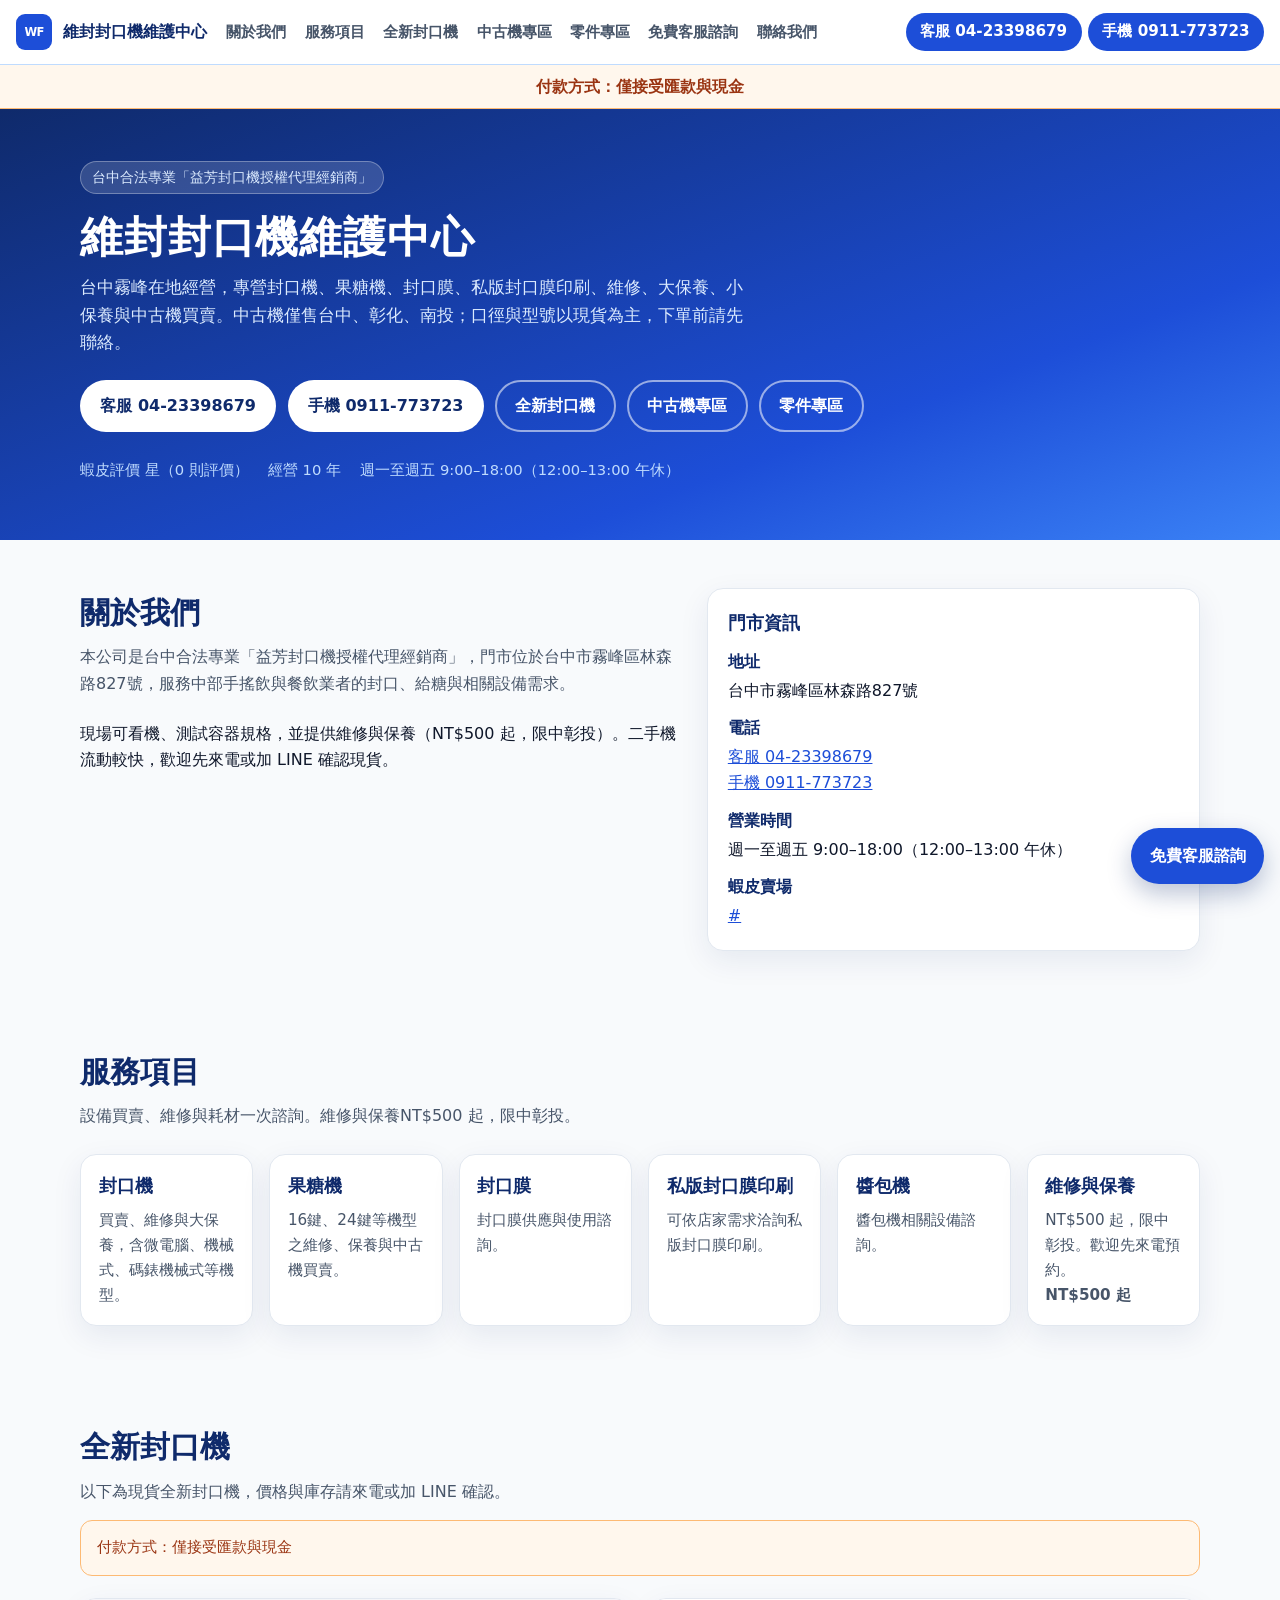
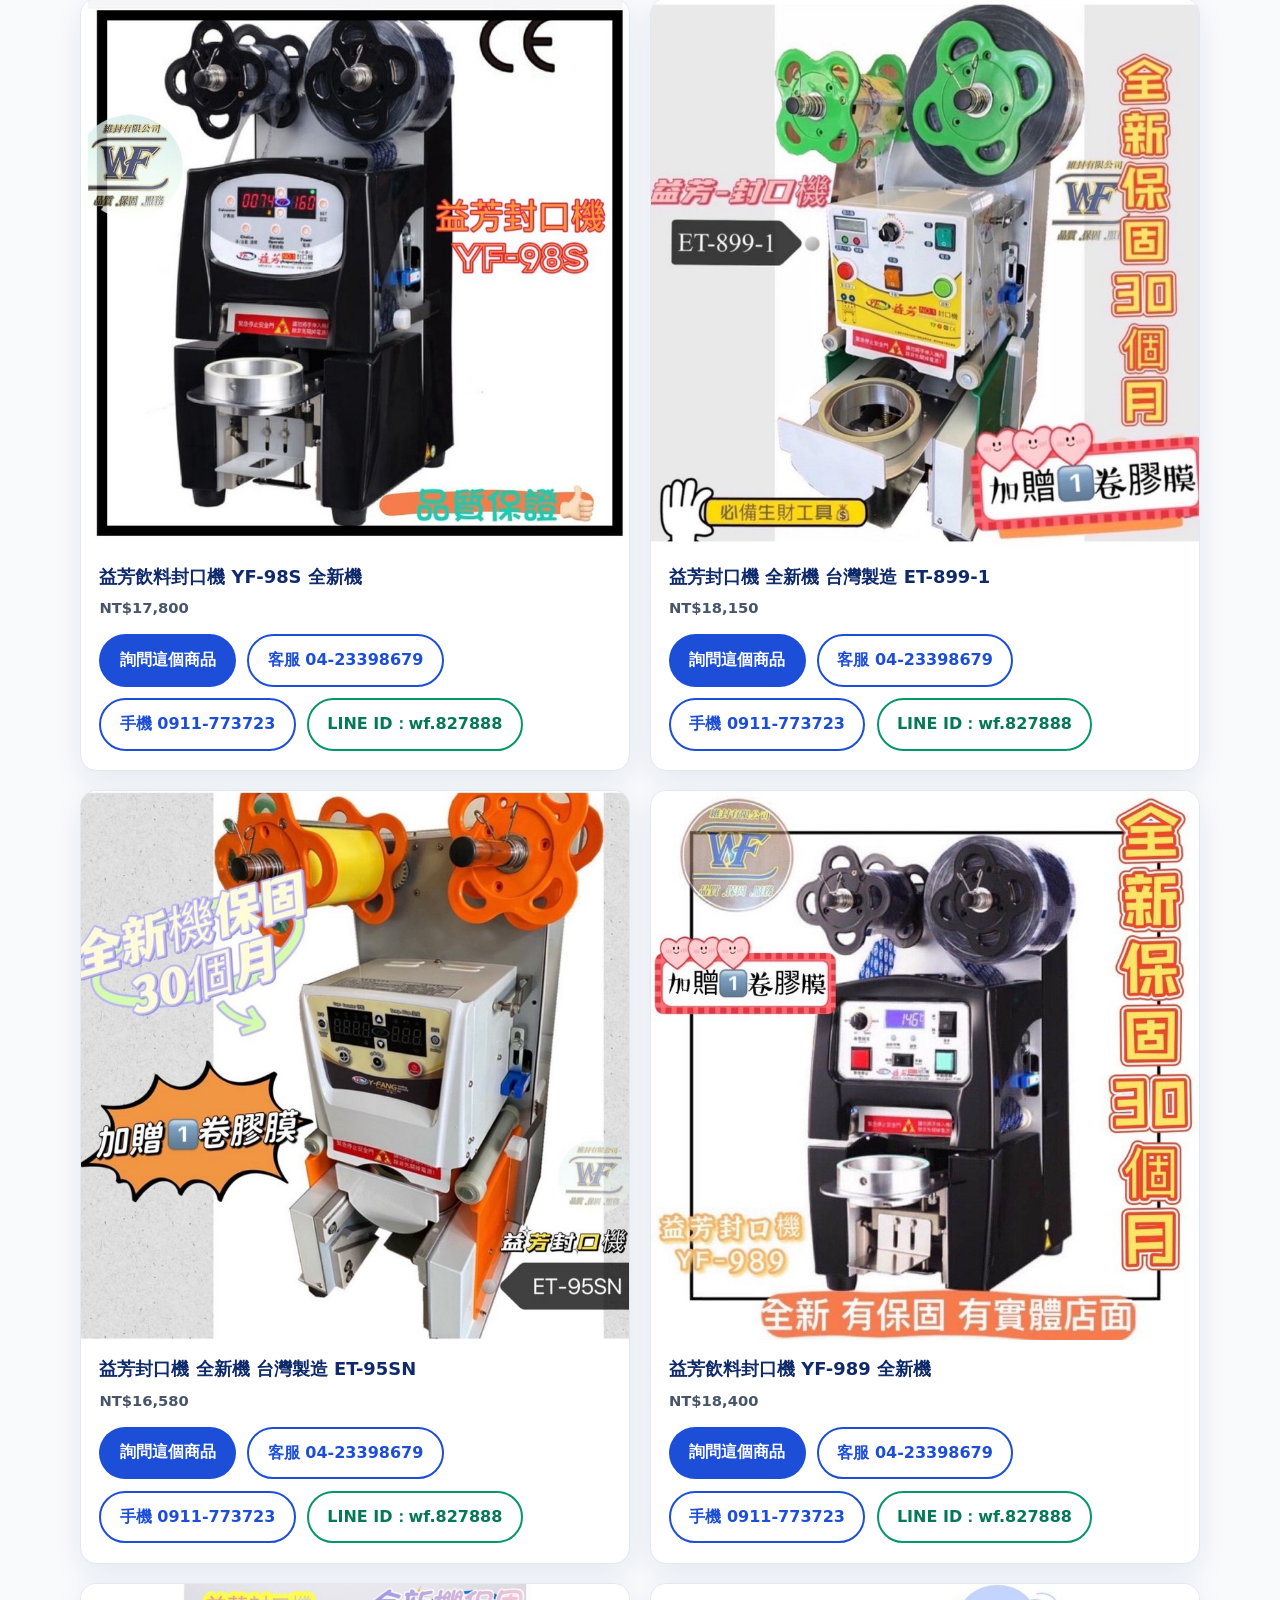
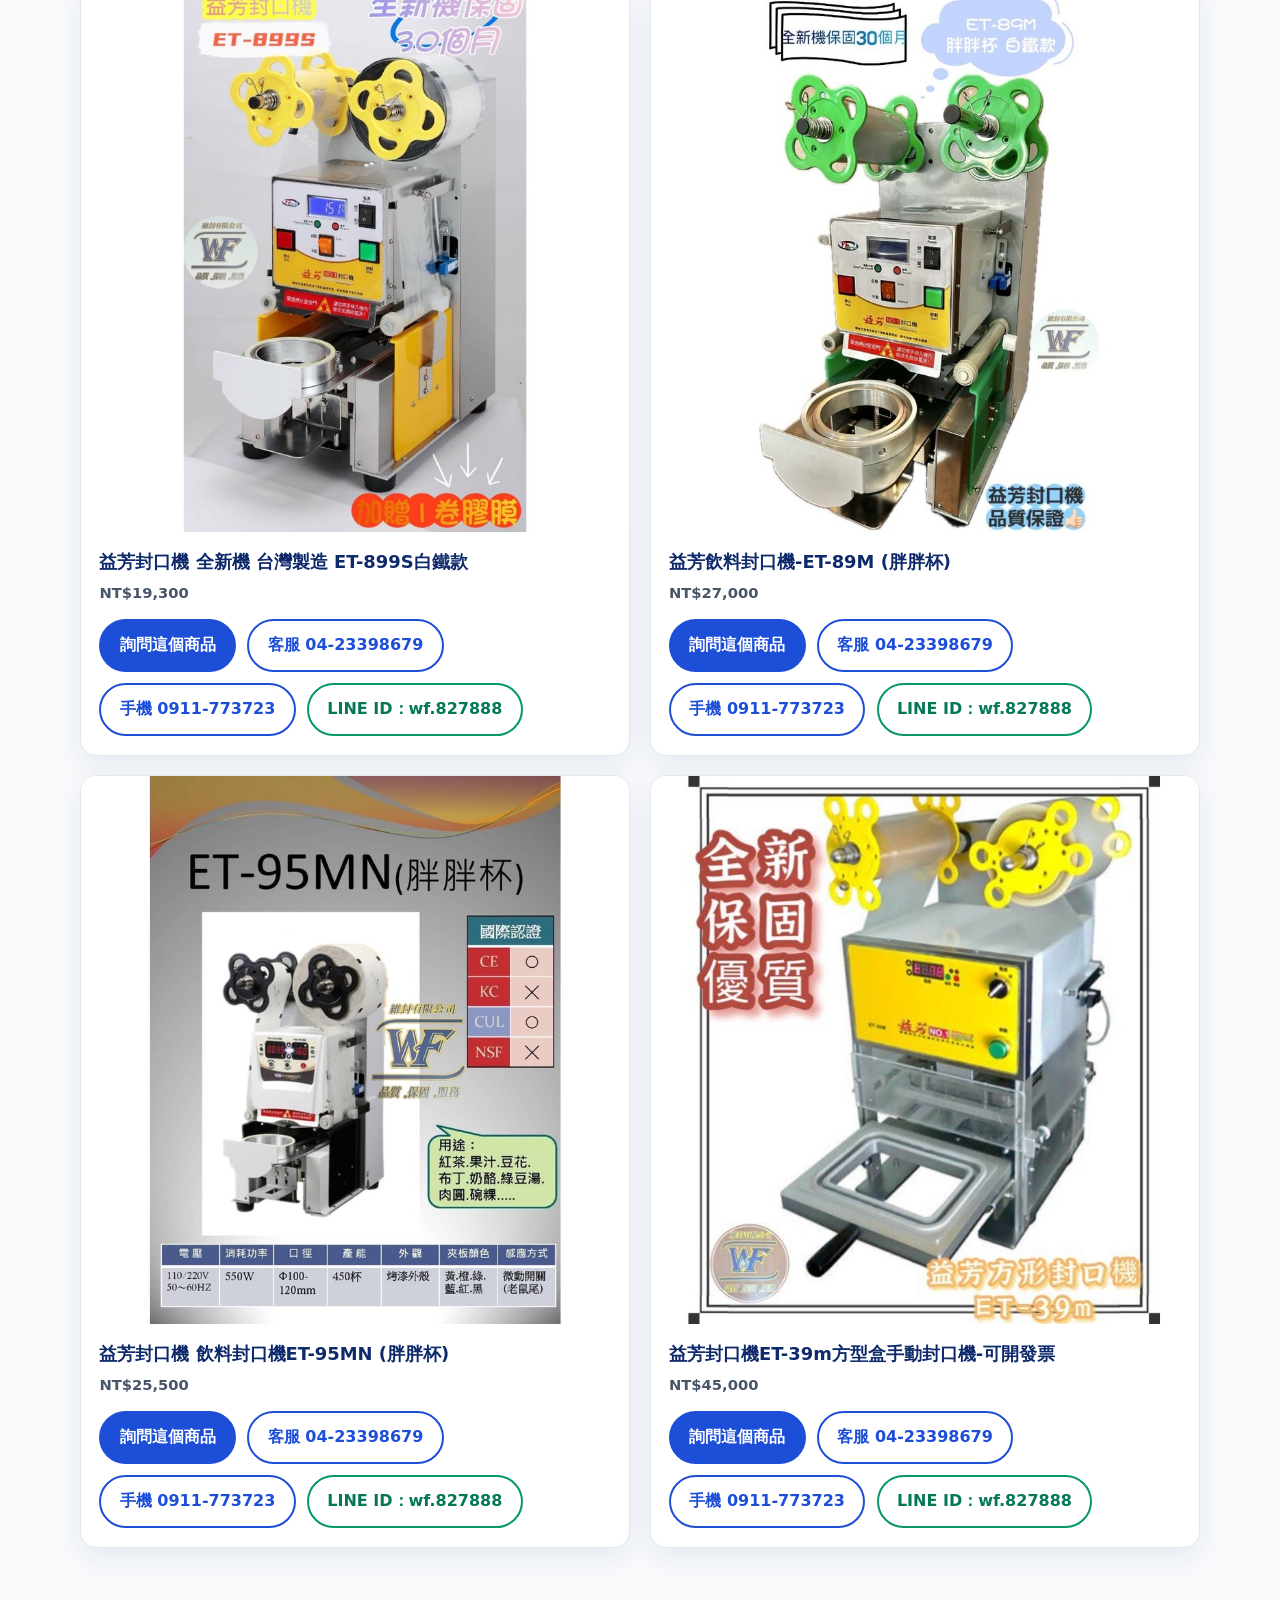
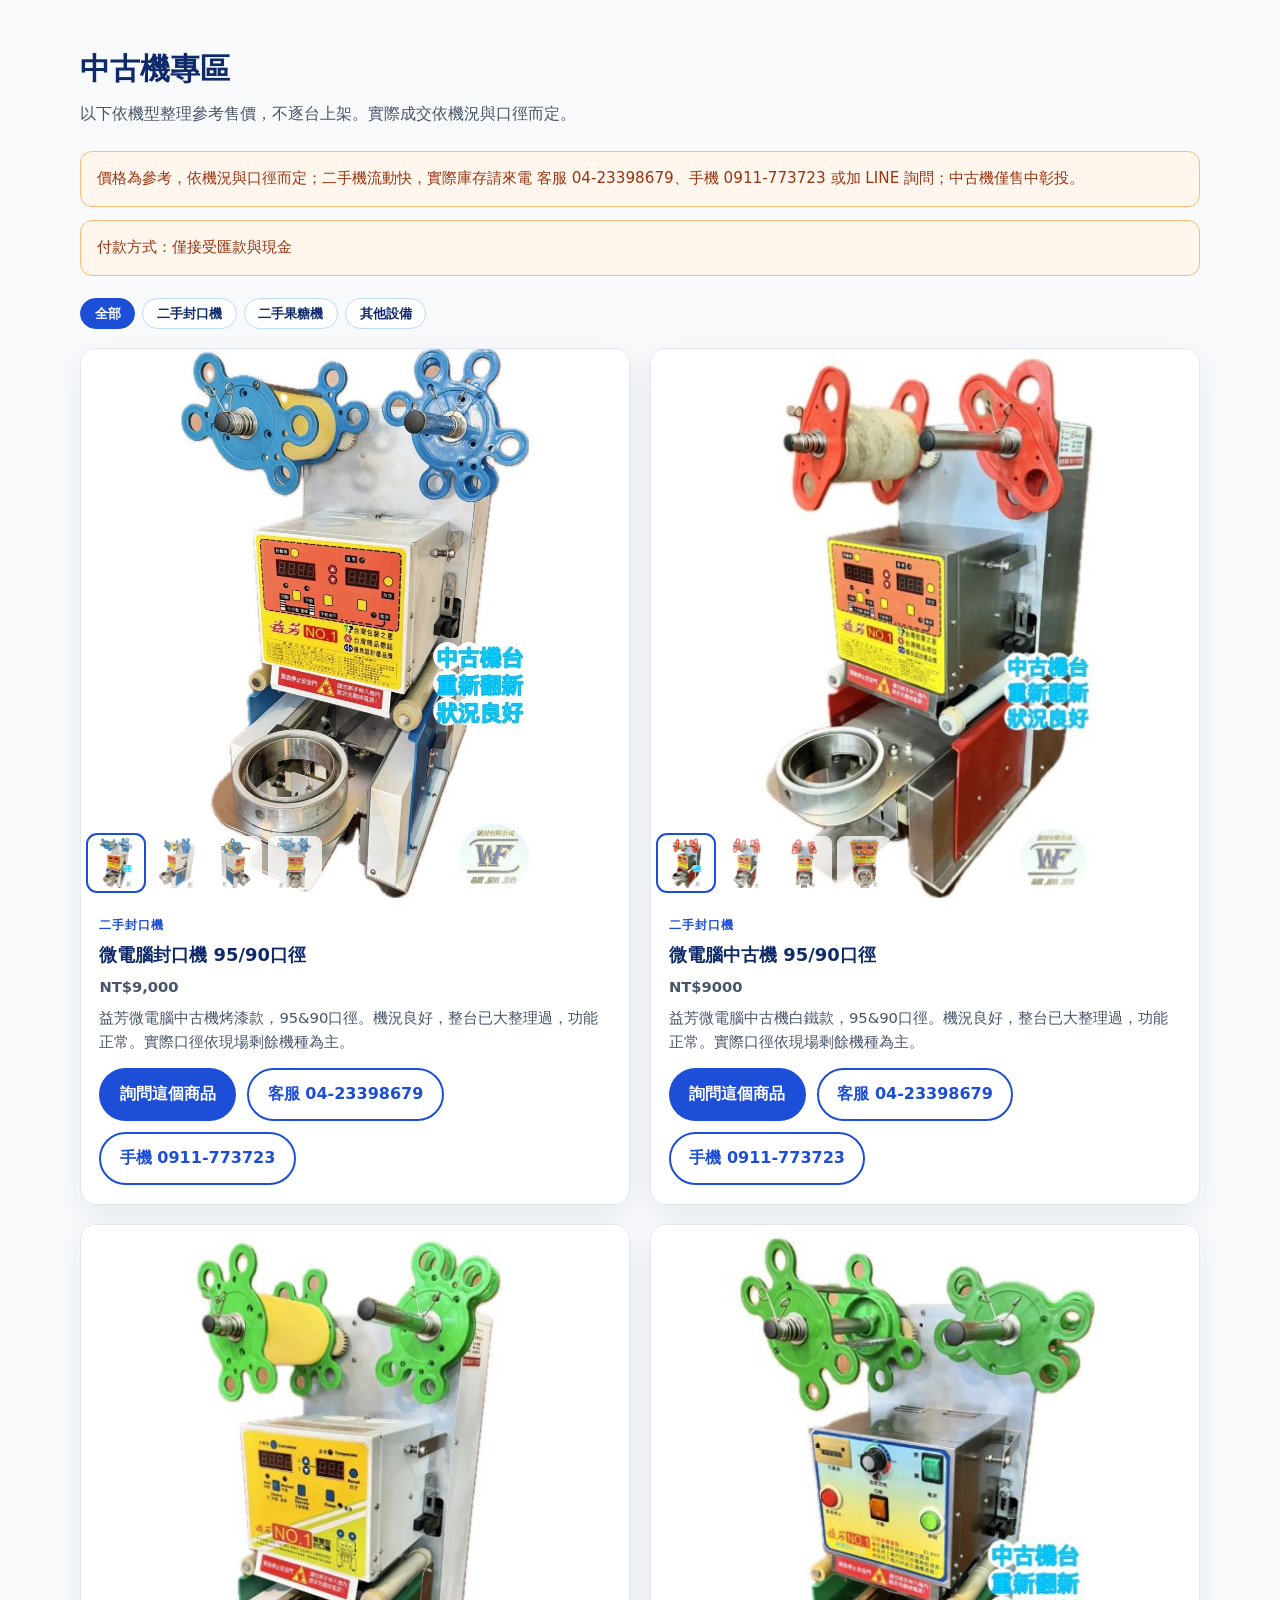
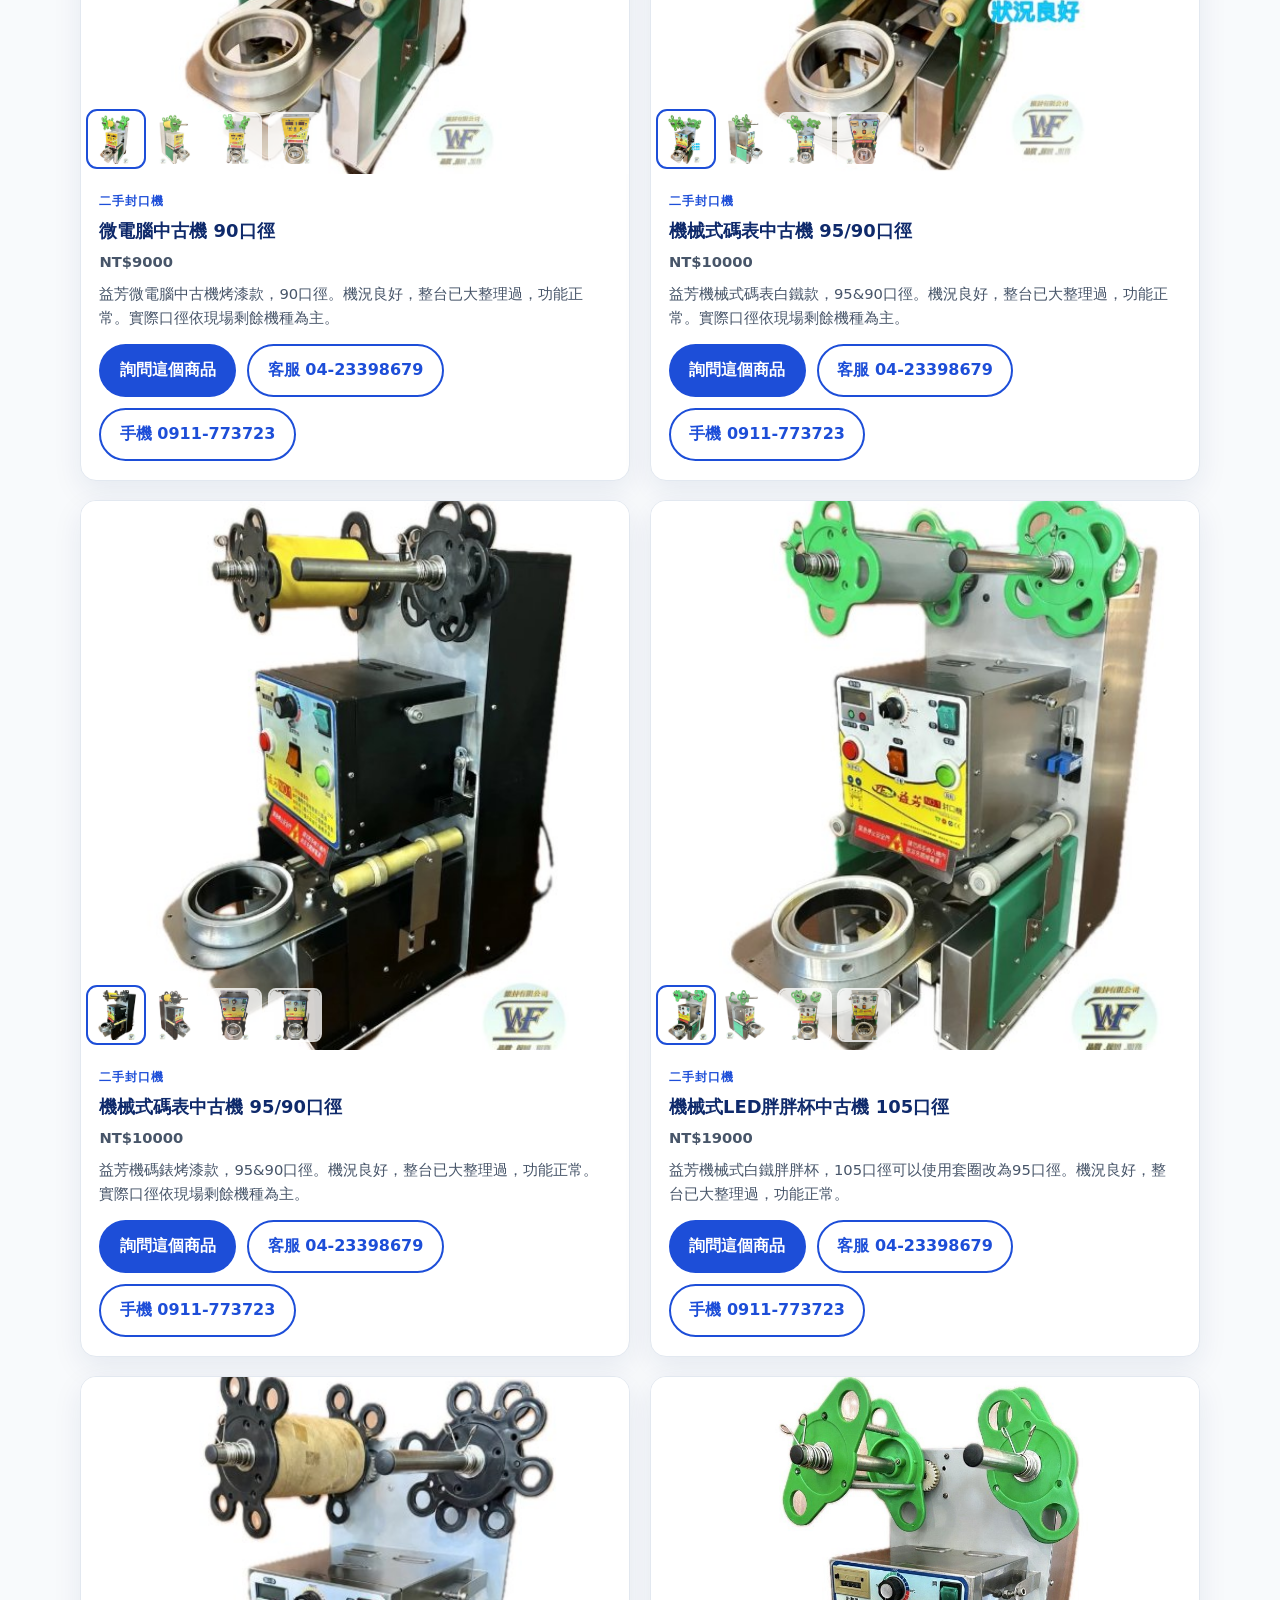
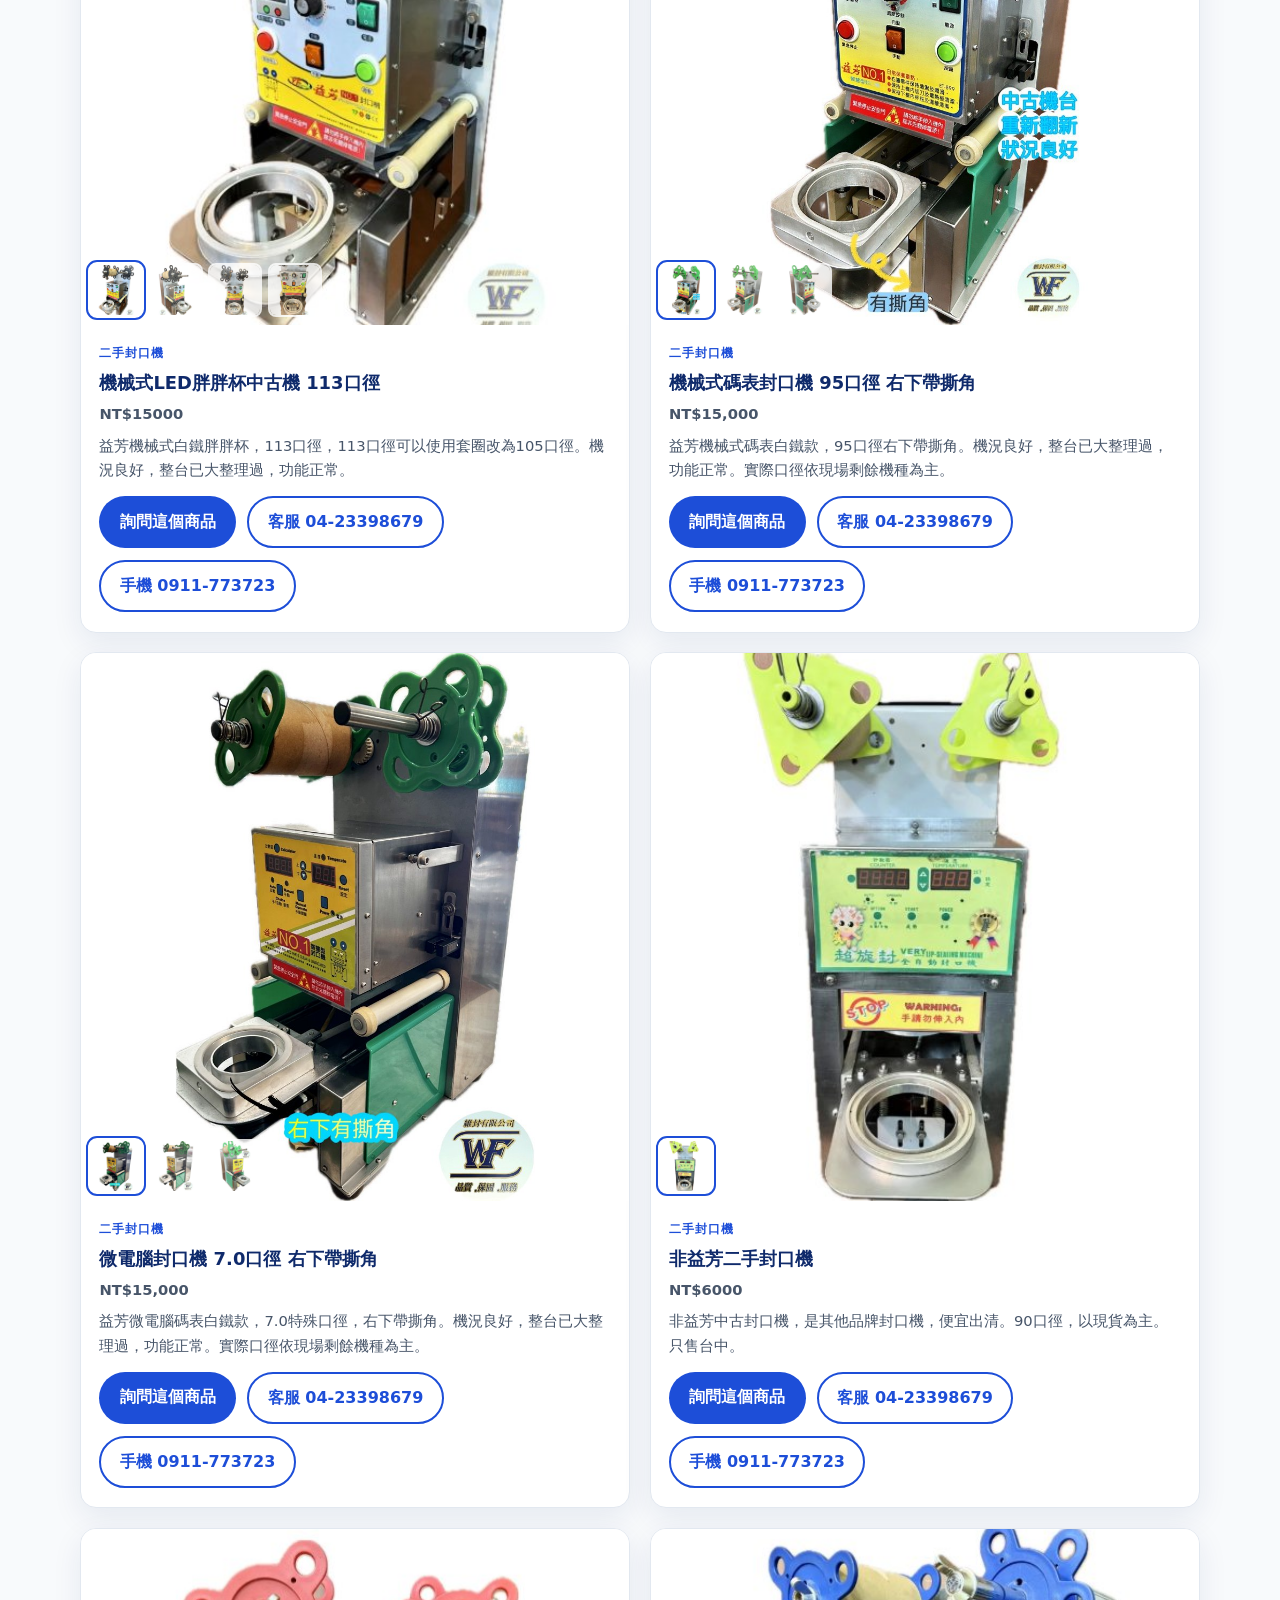
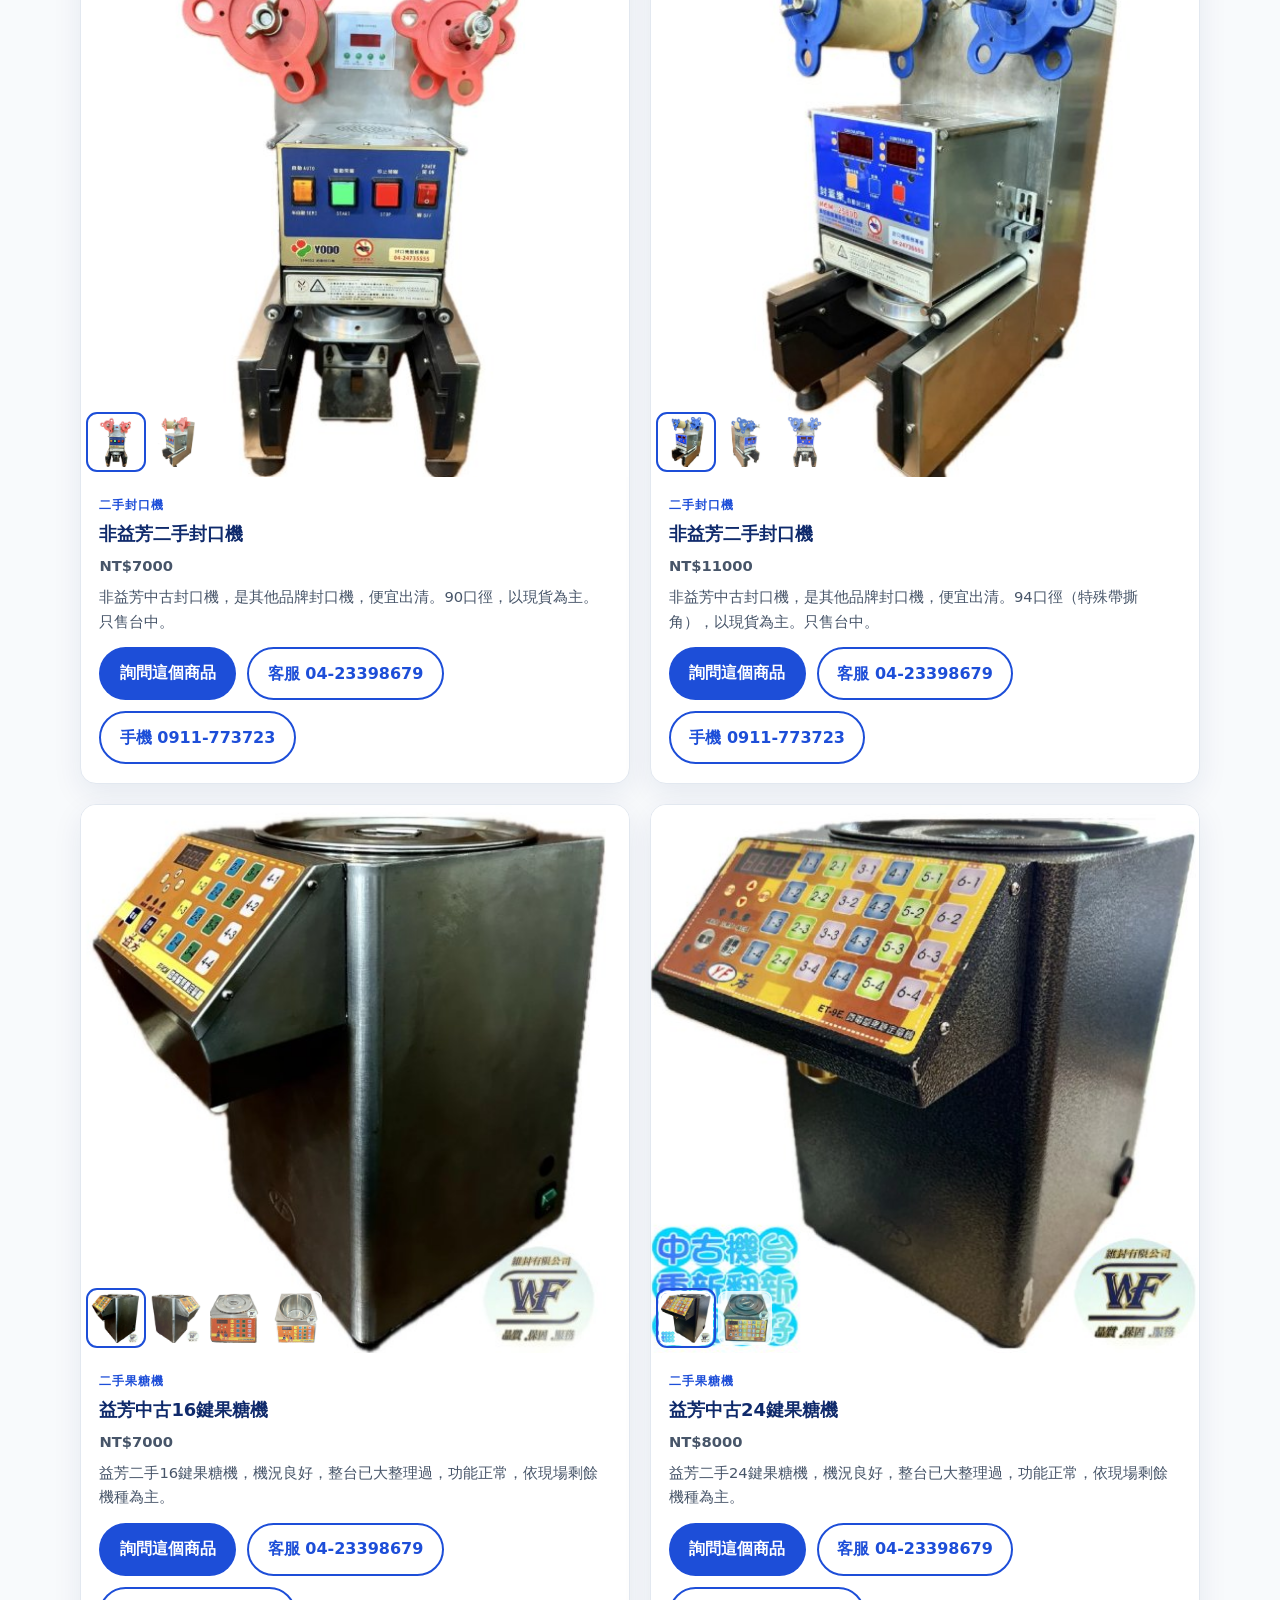
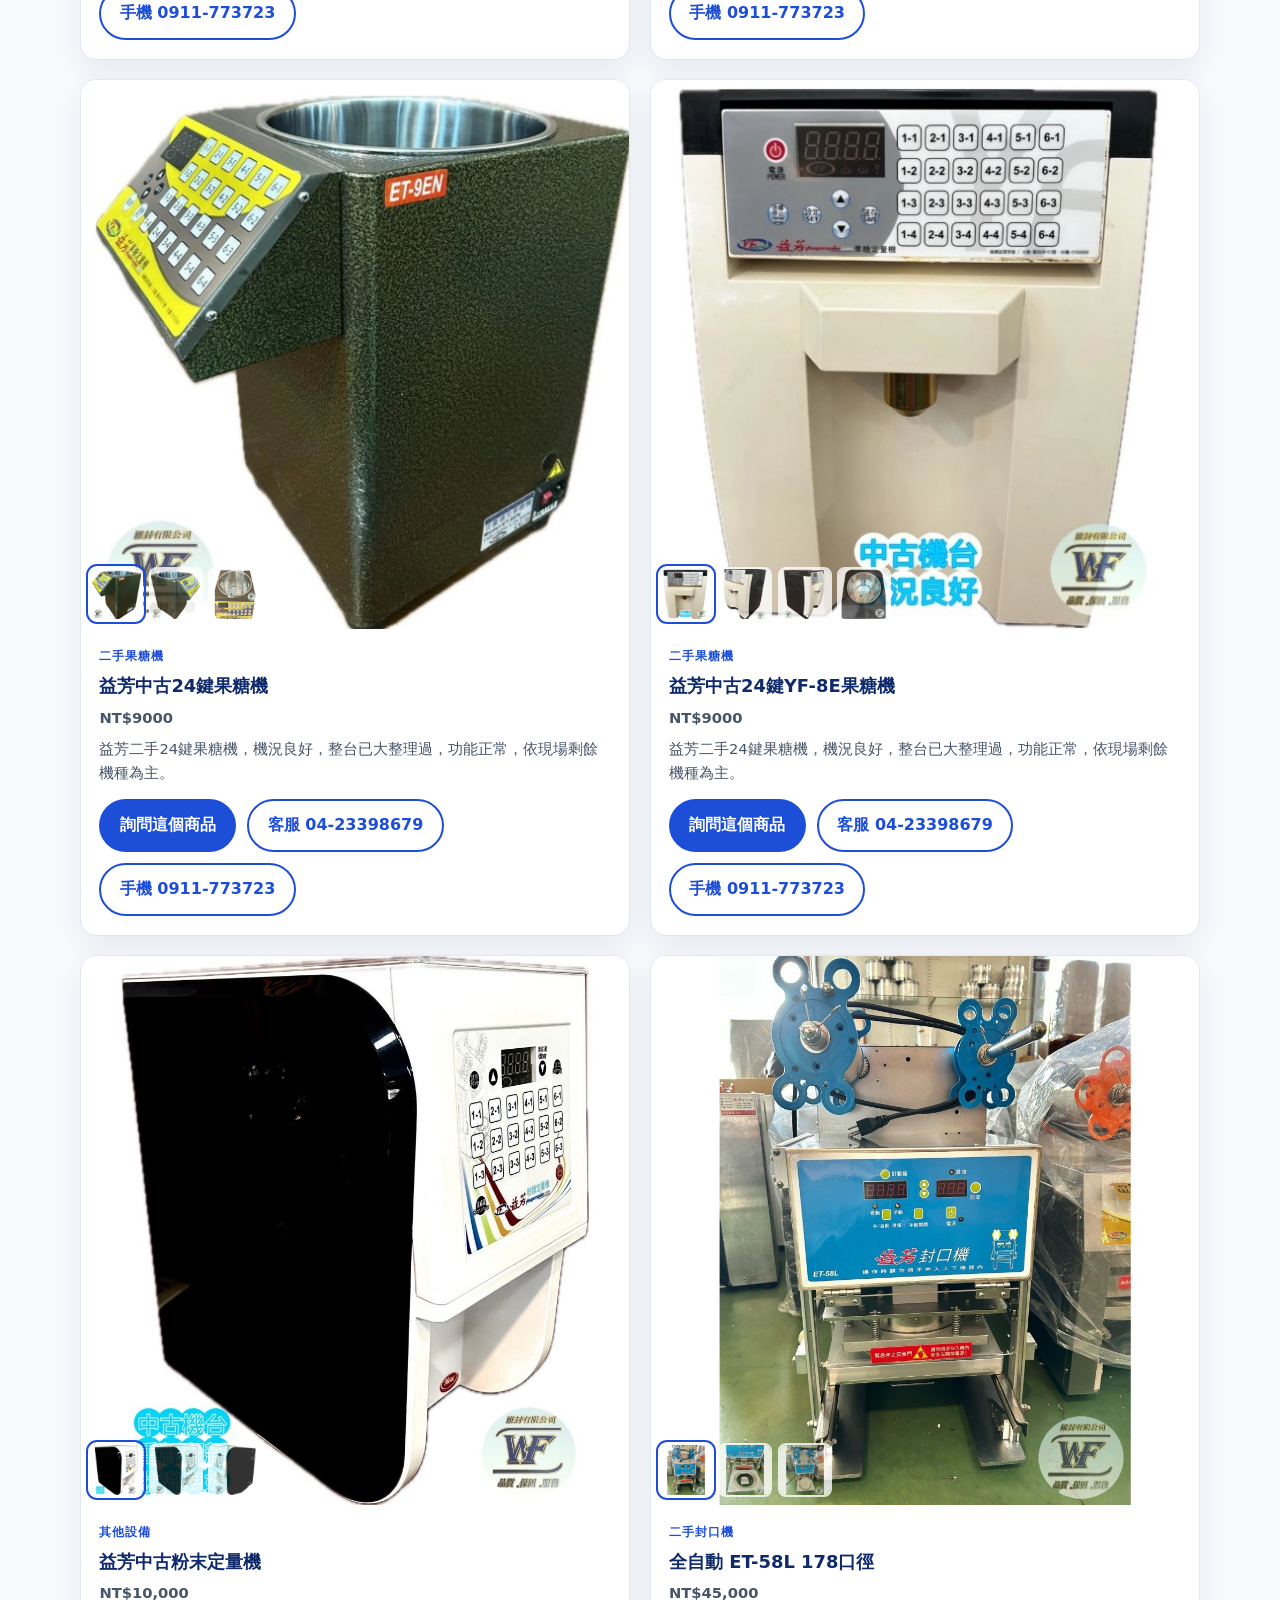
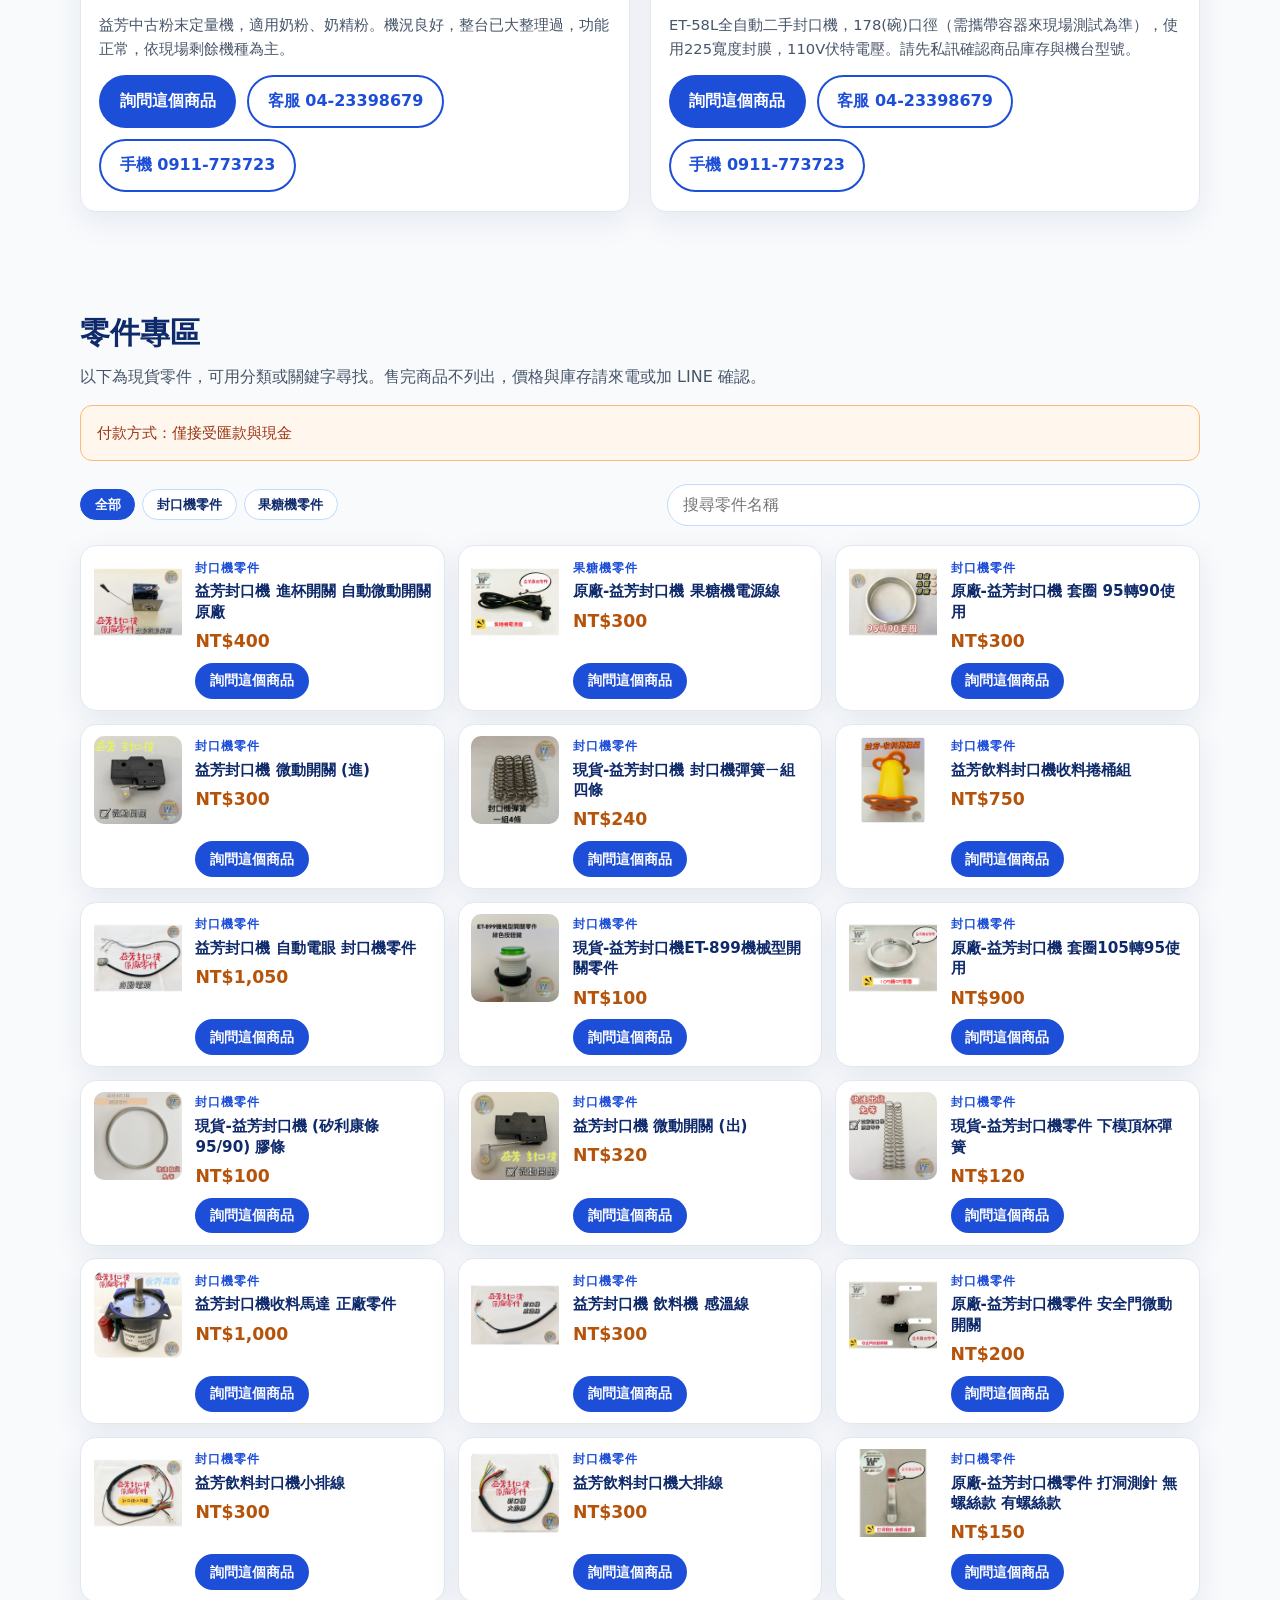
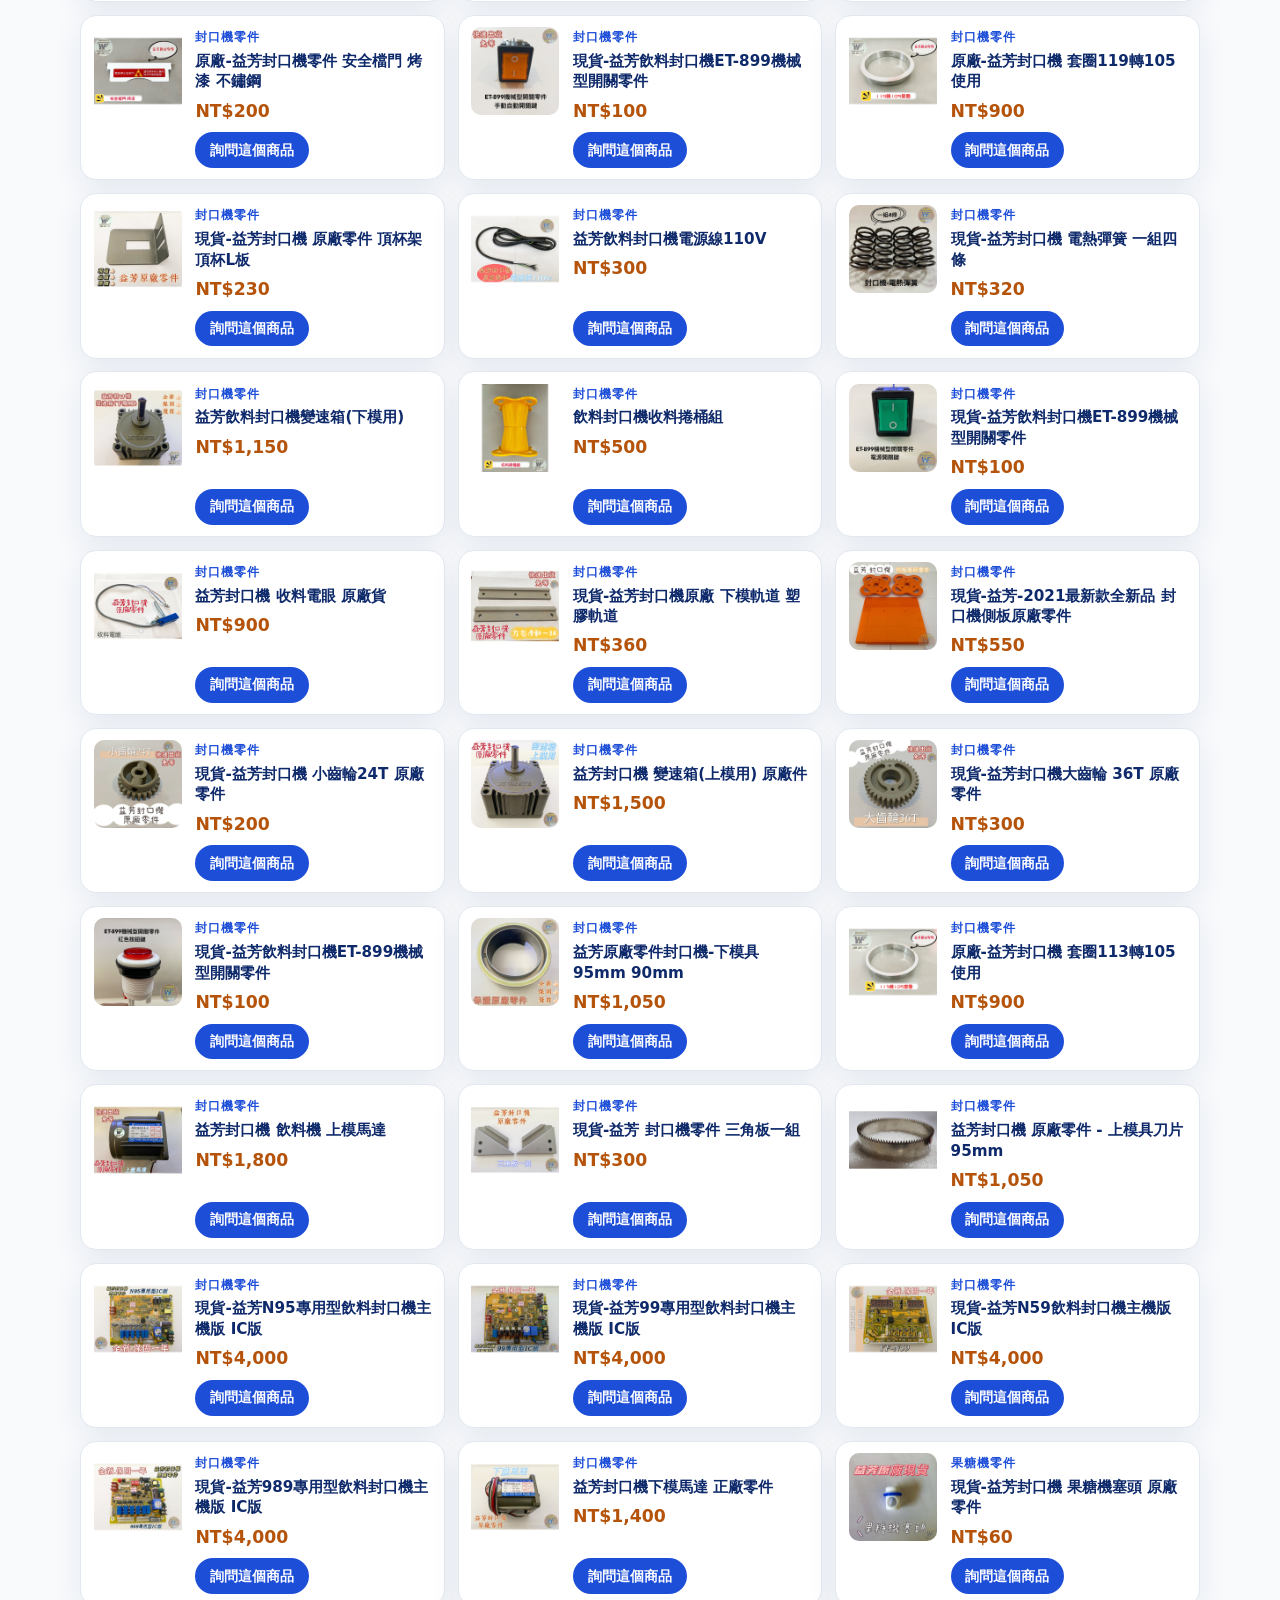
==== index.html @ 7a589343 "更新官網內容" ====
<!DOCTYPE html>
<html lang="zh-Hant-TW" data-baked="1">
<head>
  <meta name="google-site-verification" content="TMotljLi8N9T8eN1rEUwGY-5XhxSS1maZnJGADRjB00" />
  <meta charset="utf-8">
  <meta name="viewport" content="width=device-width, initial-scale=1">
  <title>益芳封口機維護中心｜台中封口機、果糖機維修與中古機買賣</title>
  <meta name="description" content="台中合法專業益芳封口機授權代理經銷商。提供封口機、果糖機、封口膜、私版封口膜印刷與醬包機之維修、大保養與中古機買賣。中古機僅售台中、彰化、南投。地址：台中市霧峰區林森路827號，電話 客服 04-23398679、手機 0911-773723。">
  <meta name="robots" content="index,follow">
  <link rel="canonical" href="https://tin6761dd-a11y.github.io/yifang/">
  <meta property="og:type" content="website">
  <meta property="og:locale" content="zh_TW">
  <meta property="og:site_name" content="維封封口機維護中心">
  <meta property="og:title" content="益芳封口機維護中心｜台中封口機、果糖機維修與中古機買賣">
  <meta property="og:description" content="台中合法專業益芳封口機授權代理經銷商。提供封口機、果糖機、封口膜、私版封口膜印刷與醬包機之維修、大保養與中古機買賣。中古機僅售台中、彰化、南投。地址：台中市霧峰區林森路827號，電話 客服 04-23398679、手機 0911-773723。">
  <meta property="og:url" content="https://tin6761dd-a11y.github.io/yifang/">
  <meta property="og:image" content="https://tin6761dd-a11y.github.io/yifang/og.jpg">
  <meta property="og:image:width" content="1200">
  <meta property="og:image:height" content="630">
  <meta name="twitter:card" content="summary_large_image">
  <meta name="twitter:title" content="益芳封口機維護中心｜台中封口機、果糖機維修與中古機買賣">
  <meta name="twitter:description" content="台中合法專業益芳封口機授權代理經銷商。提供封口機、果糖機、封口膜、私版封口膜印刷與醬包機之維修、大保養與中古機買賣。中古機僅售台中、彰化、南投。地址：台中市霧峰區林森路827號，電話 客服 04-23398679、手機 0911-773723。">
  <meta name="twitter:image" content="https://tin6761dd-a11y.github.io/yifang/og.jpg">
  <link rel="icon" href="favicon.png" type="image/png">
  <link rel="apple-touch-icon" href="apple-touch-icon.png">
  <style id="tawk-launcher-hide">#min-widget,#min-widget+iframe,#message-preview,#message-preview+iframe{display:none!important;visibility:hidden!important;opacity:0!important;pointer-events:none!important;width:0!important;height:0!important;overflow:hidden!important}body:not(.tawk-maximized) #max-widget,body:not(.tawk-maximized) #max-widget+iframe,body:not(.tawk-maximized) #branding-widget,body:not(.tawk-maximized) #branding-widget+iframe,body:not(.tawk-maximized) iframe[title="聊天小工具"],body:not(.tawk-maximized) iframe[title="chat widget"],body:not(.tawk-maximized) iframe[title="造訪 tawk.to"]{display:none!important;visibility:hidden!important;opacity:0!important;pointer-events:none!important;width:0!important;height:0!important}</style>
  <link rel="stylesheet" href="styles.css?v=202611172330">
  <script type="application/ld+json">{"@context":"https://schema.org","@type":"LocalBusiness","name":"維封封口機維護中心","image":"https://tin6761dd-a11y.github.io/yifang/og.jpg","url":"https://tin6761dd-a11y.github.io/yifang/","telephone":"+886-4-23398679","description":"台中合法專業益芳封口機授權代理經銷商。提供封口機、果糖機、封口膜、私版封口膜印刷與醬包機之維修、大保養與中古機買賣。中古機僅售台中、彰化、南投。地址：台中市霧峰區林森路827號，電話 客服 04-23398679、手機 0911-773723。","address":{"@type":"PostalAddress","streetAddress":"林森路827號","addressLocality":"霧峰區","addressRegion":"台中市","addressCountry":"TW"},"openingHoursSpecification":[{"@type":"OpeningHoursSpecification","dayOfWeek":["Monday","Tuesday","Wednesday","Thursday","Friday"],"opens":"09:00","closes":"12:00"},{"@type":"OpeningHoursSpecification","dayOfWeek":["Monday","Tuesday","Wednesday","Thursday","Friday"],"opens":"13:00","closes":"18:00"}],"sameAs":["https://www.facebook.com/wf.tin827888","https://line.me/ti/p/~wf.827888"],"areaServed":["台中市","彰化縣","南投縣"],"priceRange":"$$","contactPoint":[{"@type":"ContactPoint","telephone":"+886-4-23398679","contactType":"customer service","areaServed":"TW","availableLanguage":["zh-TW"]},{"@type":"ContactPoint","telephone":"+886-911-773723","contactType":"mobile","areaServed":"TW","availableLanguage":["zh-TW"]}]}</script>
  <script type="application/ld+json">{"@context":"https://schema.org","@type":"ItemList","name":"全新封口機","numberOfItems":8,"itemListElement":[{"@type":"ListItem","position":1,"item":{"@type":"Product","name":"益芳飲料封口機 YF-98S 全新機","url":"https://tin6761dd-a11y.github.io/yifang/#new-54609287493","offers":{"@type":"Offer","priceCurrency":"TWD","price":"17800","availability":"https://schema.org/InStock","url":"https://tin6761dd-a11y.github.io/yifang/#new-54609287493"},"image":"https://tin6761dd-a11y.github.io/yifang/images/new/54609287493.jpg"}},{"@type":"ListItem","position":2,"item":{"@type":"Product","name":"益芳封口機 全新機 台灣製造 ET-899-1","url":"https://tin6761dd-a11y.github.io/yifang/#new-24384698180","offers":{"@type":"Offer","priceCurrency":"TWD","price":"18150","availability":"https://schema.org/InStock","url":"https://tin6761dd-a11y.github.io/yifang/#new-24384698180"},"image":"https://tin6761dd-a11y.github.io/yifang/images/new/24384698180.jpg"}},{"@type":"ListItem","position":3,"item":{"@type":"Product","name":"益芳封口機 全新機 台灣製造 ET-95SN","url":"https://tin6761dd-a11y.github.io/yifang/#new-24084700085","offers":{"@type":"Offer","priceCurrency":"TWD","price":"16580","availability":"https://schema.org/InStock","url":"https://tin6761dd-a11y.github.io/yifang/#new-24084700085"},"image":"https://tin6761dd-a11y.github.io/yifang/images/new/24084700085.jpg"}},{"@type":"ListItem","position":4,"item":{"@type":"Product","name":"益芳飲料封口機 YF-989 全新機","url":"https://tin6761dd-a11y.github.io/yifang/#new-193687910","offers":{"@type":"Offer","priceCurrency":"TWD","price":"18400","availability":"https://schema.org/InStock","url":"https://tin6761dd-a11y.github.io/yifang/#new-193687910"},"image":"https://tin6761dd-a11y.github.io/yifang/images/new/193687910.jpg"}},{"@type":"ListItem","position":5,"item":{"@type":"Product","name":"益芳封口機 全新機 台灣製造 ET-899S白鐵款","url":"https://tin6761dd-a11y.github.io/yifang/#new-19736174916","offers":{"@type":"Offer","priceCurrency":"TWD","price":"19300","availability":"https://schema.org/InStock","url":"https://tin6761dd-a11y.github.io/yifang/#new-19736174916"},"image":"https://tin6761dd-a11y.github.io/yifang/images/new/19736174916.jpg"}},{"@type":"ListItem","position":6,"item":{"@type":"Product","name":"益芳飲料封口機-ET-89M (胖胖杯)","url":"https://tin6761dd-a11y.github.io/yifang/#new-12139084114","offers":{"@type":"Offer","priceCurrency":"TWD","price":"27000","availability":"https://schema.org/InStock","url":"https://tin6761dd-a11y.github.io/yifang/#new-12139084114"},"image":"https://tin6761dd-a11y.github.io/yifang/images/new/12139084114.jpg"}},{"@type":"ListItem","position":7,"item":{"@type":"Product","name":"益芳封口機 飲料封口機ET-95MN (胖胖杯)","url":"https://tin6761dd-a11y.github.io/yifang/#new-11067402297","offers":{"@type":"Offer","priceCurrency":"TWD","price":"25500","availability":"https://schema.org/InStock","url":"https://tin6761dd-a11y.github.io/yifang/#new-11067402297"},"image":"https://tin6761dd-a11y.github.io/yifang/images/new/11067402297.jpg"}},{"@type":"ListItem","position":8,"item":{"@type":"Product","name":"益芳封口機ET-39m方型盒手動封口機-可開發票","url":"https://tin6761dd-a11y.github.io/yifang/#new-208947228","offers":{"@type":"Offer","priceCurrency":"TWD","price":"45000","availability":"https://schema.org/InStock","url":"https://tin6761dd-a11y.github.io/yifang/#new-208947228"},"image":"https://tin6761dd-a11y.github.io/yifang/images/new/208947228.jpg"}}]}</script>
</head>
<body class="has-tawk">
  <a class="skip" href="#main">跳到主要內容</a>
  <header>
    <div class="wrap nav">
      <a class="brand" href="./">
        <span class="mark" aria-hidden="true" data-len="2">WF</span>
        <span>維封封口機維護中心</span>
      </a>
      <nav aria-label="主要">
        <ul>
          <li><a href="#about">關於我們</a></li>
          <li><a href="#services">服務項目</a></li>
          <li><a href="#new">全新封口機</a></li>
          <li><a href="#used">中古機專區</a></li>
          <li><a href="#parts">零件專區</a></li>
          <li><a href="#support">免費客服諮詢</a></li>
          <li><a href="#contact">聯絡我們</a></li>
        </ul>
      </nav>
      <div class="call-chips">
        <a class="call-chip" href="tel:+886423398679">客服 04-23398679</a>
        <a class="call-chip" href="tel:+886911773723">手機 0911-773723</a>
      </div>
    </div>
  </header>
  <div class="announce" role="status">
    <div class="wrap">付款方式：僅接受匯款與現金</div>
  </div>

  <main id="main">
    <section class="hero">
      <div class="wrap">
        <p class="tag">台中合法專業「益芳封口機授權代理經銷商」</p>
        <h1>維封封口機維護中心</h1>
        <p>台中霧峰在地經營，專營封口機、果糖機、封口膜、私版封口膜印刷、維修、大保養、小保養與中古機買賣。中古機僅售台中、彰化、南投；口徑與型號以現貨為主，下單前請先聯絡。</p>
        <div class="actions">
          <a class="btn btn-light" href="tel:+886423398679">客服 04-23398679</a>
          <a class="btn btn-light" href="tel:+886911773723">手機 0911-773723</a>
          <a class="btn btn-ghost" href="#new">全新封口機</a>
          <a class="btn btn-ghost" href="#used">中古機專區</a>
          <a class="btn btn-ghost" href="#parts">零件專區</a>
        </div>
        <div class="meta-row">
          <span>蝦皮評價  星（0 則評價）</span>
          <span>經營 10 年</span>
          <span>週一至週五 9:00–18:00（12:00–13:00 午休）</span>
        </div>
      </div>
    </section>

    <section id="about">
      <div class="wrap grid-2">
        <div>
          <h2>關於我們</h2>
          <p class="lead">本公司是台中合法專業「益芳封口機授權代理經銷商」，門市位於台中市霧峰區林森路827號，服務中部手搖飲與餐飲業者的封口、給糖與相關設備需求。</p>
          <p>現場可看機、測試容器規格，並提供維修與保養（NT$500 起，限中彰投）。二手機流動較快，歡迎先來電或加 LINE 確認現貨。</p>
        </div>
        <aside class="card" aria-label="門市資料">
          <h3>門市資訊</h3>
          <dl>
            <dt>地址</dt>
            <dd>台中市霧峰區林森路827號</dd>
            <dt>電話</dt>
            <dd><a href="tel:+886423398679">客服 04-23398679</a><br>
            <a href="tel:+886911773723">手機 0911-773723</a></dd>
            <dt>營業時間</dt>
            <dd>週一至週五 9:00–18:00（12:00–13:00 午休）</dd>
            <dt>蝦皮賣場</dt>
            <dd><a href="#" rel="noopener noreferrer" target="_blank">#</a></dd>
          </dl>
        </aside>
      </div>
    </section>

    <section id="services">
      <div class="wrap">
        <h2>服務項目</h2>
        <p class="lead">設備買賣、維修與耗材一次諮詢。維修與保養NT$500 起，限中彰投。</p>
        <div class="svc">
          <article class="card"><h3>封口機</h3><p>買賣、維修與大保養，含微電腦、機械式、碼錶機械式等機型。</p></article>
<article class="card"><h3>果糖機</h3><p>16鍵、24鍵等機型之維修、保養與中古機買賣。</p></article>
<article class="card"><h3>封口膜</h3><p>封口膜供應與使用諮詢。</p></article>
<article class="card"><h3>私版封口膜印刷</h3><p>可依店家需求洽詢私版封口膜印刷。</p></article>
<article class="card"><h3>醬包機</h3><p>醬包機相關設備諮詢。</p></article>
<article class="card"><h3>維修與保養</h3><p>NT$500 起，限中彰投。歡迎先來電預約。</p><p class="price-from">NT$500 起</p></article>
        </div>
      </div>
    </section>

    <section id="new">
      <div class="wrap">
        <h2>全新封口機</h2>
        <p class="lead">以下為現貨全新封口機，價格與庫存請來電或加 LINE 確認。</p>
        <p class="note payment-note">付款方式：僅接受匯款與現金</p>
        <div class="cards">
<article class="card machine new-machine" id="new-54609287493">
  <div class="gallery"><img class="main-photo" src="images/new/54609287493.jpg" alt="益芳飲料封口機 YF-98S 全新機" width="800" height="800" loading="lazy"></div>
  <div class="machine-body">
    <h3>益芳飲料封口機 YF-98S 全新機</h3>
    <p class="approx">NT$17,800</p>
    <div class="actions">
      <button type="button" class="btn btn-blue inquire-product" data-name="益芳飲料封口機 YF-98S 全新機" data-model="" data-price="NT$17,800" data-section="全新封口機" data-image="https://tin6761dd-a11y.github.io/yifang/images/new/54609287493.jpg" data-link="https://tin6761dd-a11y.github.io/yifang/#new-54609287493" data-id="new-54609287493">詢問這個商品</button>
      <a class="btn btn-outline" href="tel:+886423398679">客服 04-23398679</a>
      <a class="btn btn-outline" href="tel:+886911773723">手機 0911-773723</a>
      <a class="btn btn-outline channel-line" href="https://line.me/ti/p/~wf.827888" rel="noopener noreferrer" target="_blank">LINE ID：wf.827888</a>
    </div>
  </div>
</article>
<article class="card machine new-machine" id="new-24384698180">
  <div class="gallery"><img class="main-photo" src="images/new/24384698180.jpg" alt="益芳封口機 全新機 台灣製造 ET-899-1" width="800" height="800" loading="lazy"></div>
  <div class="machine-body">
    <h3>益芳封口機 全新機 台灣製造 ET-899-1</h3>
    <p class="approx">NT$18,150</p>
    <div class="actions">
      <button type="button" class="btn btn-blue inquire-product" data-name="益芳封口機 全新機 台灣製造 ET-899-1" data-model="" data-price="NT$18,150" data-section="全新封口機" data-image="https://tin6761dd-a11y.github.io/yifang/images/new/24384698180.jpg" data-link="https://tin6761dd-a11y.github.io/yifang/#new-24384698180" data-id="new-24384698180">詢問這個商品</button>
      <a class="btn btn-outline" href="tel:+886423398679">客服 04-23398679</a>
      <a class="btn btn-outline" href="tel:+886911773723">手機 0911-773723</a>
      <a class="btn btn-outline channel-line" href="https://line.me/ti/p/~wf.827888" rel="noopener noreferrer" target="_blank">LINE ID：wf.827888</a>
    </div>
  </div>
</article>
<article class="card machine new-machine" id="new-24084700085">
  <div class="gallery"><img class="main-photo" src="images/new/24084700085.jpg" alt="益芳封口機 全新機 台灣製造 ET-95SN" width="800" height="800" loading="lazy"></div>
  <div class="machine-body">
    <h3>益芳封口機 全新機 台灣製造 ET-95SN</h3>
    <p class="approx">NT$16,580</p>
    <div class="actions">
      <button type="button" class="btn btn-blue inquire-product" data-name="益芳封口機 全新機 台灣製造 ET-95SN" data-model="" data-price="NT$16,580" data-section="全新封口機" data-image="https://tin6761dd-a11y.github.io/yifang/images/new/24084700085.jpg" data-link="https://tin6761dd-a11y.github.io/yifang/#new-24084700085" data-id="new-24084700085">詢問這個商品</button>
      <a class="btn btn-outline" href="tel:+886423398679">客服 04-23398679</a>
      <a class="btn btn-outline" href="tel:+886911773723">手機 0911-773723</a>
      <a class="btn btn-outline channel-line" href="https://line.me/ti/p/~wf.827888" rel="noopener noreferrer" target="_blank">LINE ID：wf.827888</a>
    </div>
  </div>
</article>
<article class="card machine new-machine" id="new-193687910">
  <div class="gallery"><img class="main-photo" src="images/new/193687910.jpg" alt="益芳飲料封口機 YF-989 全新機" width="800" height="800" loading="lazy"></div>
  <div class="machine-body">
    <h3>益芳飲料封口機 YF-989 全新機</h3>
    <p class="approx">NT$18,400</p>
    <div class="actions">
      <button type="button" class="btn btn-blue inquire-product" data-name="益芳飲料封口機 YF-989 全新機" data-model="" data-price="NT$18,400" data-section="全新封口機" data-image="https://tin6761dd-a11y.github.io/yifang/images/new/193687910.jpg" data-link="https://tin6761dd-a11y.github.io/yifang/#new-193687910" data-id="new-193687910">詢問這個商品</button>
      <a class="btn btn-outline" href="tel:+886423398679">客服 04-23398679</a>
      <a class="btn btn-outline" href="tel:+886911773723">手機 0911-773723</a>
      <a class="btn btn-outline channel-line" href="https://line.me/ti/p/~wf.827888" rel="noopener noreferrer" target="_blank">LINE ID：wf.827888</a>
    </div>
  </div>
</article>
<article class="card machine new-machine" id="new-19736174916">
  <div class="gallery"><img class="main-photo" src="images/new/19736174916.jpg" alt="益芳封口機 全新機 台灣製造 ET-899S白鐵款" width="800" height="800" loading="lazy"></div>
  <div class="machine-body">
    <h3>益芳封口機 全新機 台灣製造 ET-899S白鐵款</h3>
    <p class="approx">NT$19,300</p>
    <div class="actions">
      <button type="button" class="btn btn-blue inquire-product" data-name="益芳封口機 全新機 台灣製造 ET-899S白鐵款" data-model="" data-price="NT$19,300" data-section="全新封口機" data-image="https://tin6761dd-a11y.github.io/yifang/images/new/19736174916.jpg" data-link="https://tin6761dd-a11y.github.io/yifang/#new-19736174916" data-id="new-19736174916">詢問這個商品</button>
      <a class="btn btn-outline" href="tel:+886423398679">客服 04-23398679</a>
      <a class="btn btn-outline" href="tel:+886911773723">手機 0911-773723</a>
      <a class="btn btn-outline channel-line" href="https://line.me/ti/p/~wf.827888" rel="noopener noreferrer" target="_blank">LINE ID：wf.827888</a>
    </div>
  </div>
</article>
<article class="card machine new-machine" id="new-12139084114">
  <div class="gallery"><img class="main-photo" src="images/new/12139084114.jpg" alt="益芳飲料封口機-ET-89M (胖胖杯)" width="800" height="800" loading="lazy"></div>
  <div class="machine-body">
    <h3>益芳飲料封口機-ET-89M (胖胖杯)</h3>
    <p class="approx">NT$27,000</p>
    <div class="actions">
      <button type="button" class="btn btn-blue inquire-product" data-name="益芳飲料封口機-ET-89M (胖胖杯)" data-model="" data-price="NT$27,000" data-section="全新封口機" data-image="https://tin6761dd-a11y.github.io/yifang/images/new/12139084114.jpg" data-link="https://tin6761dd-a11y.github.io/yifang/#new-12139084114" data-id="new-12139084114">詢問這個商品</button>
      <a class="btn btn-outline" href="tel:+886423398679">客服 04-23398679</a>
      <a class="btn btn-outline" href="tel:+886911773723">手機 0911-773723</a>
      <a class="btn btn-outline channel-line" href="https://line.me/ti/p/~wf.827888" rel="noopener noreferrer" target="_blank">LINE ID：wf.827888</a>
    </div>
  </div>
</article>
<article class="card machine new-machine" id="new-11067402297">
  <div class="gallery"><img class="main-photo" src="images/new/11067402297.jpg" alt="益芳封口機 飲料封口機ET-95MN (胖胖杯)" width="800" height="800" loading="lazy"></div>
  <div class="machine-body">
    <h3>益芳封口機 飲料封口機ET-95MN (胖胖杯)</h3>
    <p class="approx">NT$25,500</p>
    <div class="actions">
      <button type="button" class="btn btn-blue inquire-product" data-name="益芳封口機 飲料封口機ET-95MN (胖胖杯)" data-model="" data-price="NT$25,500" data-section="全新封口機" data-image="https://tin6761dd-a11y.github.io/yifang/images/new/11067402297.jpg" data-link="https://tin6761dd-a11y.github.io/yifang/#new-11067402297" data-id="new-11067402297">詢問這個商品</button>
      <a class="btn btn-outline" href="tel:+886423398679">客服 04-23398679</a>
      <a class="btn btn-outline" href="tel:+886911773723">手機 0911-773723</a>
      <a class="btn btn-outline channel-line" href="https://line.me/ti/p/~wf.827888" rel="noopener noreferrer" target="_blank">LINE ID：wf.827888</a>
    </div>
  </div>
</article>
<article class="card machine new-machine" id="new-208947228">
  <div class="gallery"><img class="main-photo" src="images/new/208947228.jpg" alt="益芳封口機ET-39m方型盒手動封口機-可開發票" width="800" height="800" loading="lazy"></div>
  <div class="machine-body">
    <h3>益芳封口機ET-39m方型盒手動封口機-可開發票</h3>
    <p class="approx">NT$45,000</p>
    <div class="actions">
      <button type="button" class="btn btn-blue inquire-product" data-name="益芳封口機ET-39m方型盒手動封口機-可開發票" data-model="" data-price="NT$45,000" data-section="全新封口機" data-image="https://tin6761dd-a11y.github.io/yifang/images/new/208947228.jpg" data-link="https://tin6761dd-a11y.github.io/yifang/#new-208947228" data-id="new-208947228">詢問這個商品</button>
      <a class="btn btn-outline" href="tel:+886423398679">客服 04-23398679</a>
      <a class="btn btn-outline" href="tel:+886911773723">手機 0911-773723</a>
      <a class="btn btn-outline channel-line" href="https://line.me/ti/p/~wf.827888" rel="noopener noreferrer" target="_blank">LINE ID：wf.827888</a>
    </div>
  </div>
</article>
        </div>
      </div>
    </section>

    <section id="used">
      <div class="wrap filter-scope">
        <h2>中古機專區</h2>
        <p class="lead">以下依機型整理參考售價，不逐台上架。實際成交依機況與口徑而定。</p>
        <p class="note">價格為參考，依機況與口徑而定；二手機流動快，實際庫存請來電 客服 04-23398679、手機 0911-773723 或加 LINE 詢問；中古機僅售中彰投。</p>
        <p class="note payment-note">付款方式：僅接受匯款與現金</p>
        <div class="filters" role="toolbar" aria-label="依類別篩選">
          <button type="button" data-cat="all" class="is-active" aria-pressed="true">全部</button><button type="button" data-cat="二手封口機" aria-pressed="false">二手封口機</button><button type="button" data-cat="二手果糖機" aria-pressed="false">二手果糖機</button><button type="button" data-cat="其他設備" aria-pressed="false">其他設備</button>
        </div>
        <div class="cards">
          
<article class="card machine filter-item" data-category="二手封口機" id="microcomputer-90-95">
  <div class="gallery"><img class="main-photo" src="images/microcomputer-90-95-1.jpg" alt="微電腦封口機 95/90口徑" width="800" height="800"><div class="thumbs" role="group" aria-label="更多照片"><button type="button" data-src="images/microcomputer-90-95-1.jpg" data-alt="微電腦封口機 95/90口徑 照片 1" aria-current="true"><img src="images/microcomputer-90-95-1.jpg" alt="" width="54" height="54"></button><button type="button" data-src="images/microcomputer-90-95-mwlobyyy-0.jpg" data-alt="微電腦封口機 95/90口徑 照片 2"><img src="images/microcomputer-90-95-mwlobyyy-0.jpg" alt="" width="54" height="54"></button><button type="button" data-src="images/microcomputer-90-95-mwlobz03-1.jpg" data-alt="微電腦封口機 95/90口徑 照片 3"><img src="images/microcomputer-90-95-mwlobz03-1.jpg" alt="" width="54" height="54"></button><button type="button" data-src="images/microcomputer-90-95-mwlobz0k-2.jpg" data-alt="微電腦封口機 95/90口徑 照片 4"><img src="images/microcomputer-90-95-mwlobz0k-2.jpg" alt="" width="54" height="54"></button></div></div>
  <div class="machine-body">
    <div class="kicker">二手封口機</div>
    <h3>微電腦封口機 95/90口徑</h3>
    <p class="approx">NT$9,000</p>
    <p>益芳微電腦中古機烤漆款，95&amp;90口徑。機況良好，整台已大整理過，功能正常。實際口徑依現場剩餘機種為主。</p>
    
    <div class="actions">
      <button type="button" class="btn btn-blue inquire-product" data-name="微電腦封口機 95/90口徑" data-model="微電腦" data-price="NT$9,000" data-section="中古機專區" data-image="https://tin6761dd-a11y.github.io/yifang/images/microcomputer-90-95-1.jpg" data-link="https://tin6761dd-a11y.github.io/yifang/#microcomputer-90-95" data-id="microcomputer-90-95">詢問這個商品</button>
      <a class="btn btn-outline" href="tel:+886423398679">客服 04-23398679</a>
      <a class="btn btn-outline" href="tel:+886911773723">手機 0911-773723</a>
    </div>
  </div>
</article>
<article class="card machine filter-item" data-category="二手封口機" id="group-mwlo8gdi">
  <div class="gallery"><img class="main-photo" src="images/group-mwlo8gdi-mwlodrw9-0.jpg" alt="微電腦中古機 95/90口徑" width="800" height="800"><div class="thumbs" role="group" aria-label="更多照片"><button type="button" data-src="images/group-mwlo8gdi-mwlodrw9-0.jpg" data-alt="微電腦中古機 95/90口徑 照片 1" aria-current="true"><img src="images/group-mwlo8gdi-mwlodrw9-0.jpg" alt="" width="54" height="54"></button><button type="button" data-src="images/group-mwlo8gdi-mwlodrwo-1.jpg" data-alt="微電腦中古機 95/90口徑 照片 2"><img src="images/group-mwlo8gdi-mwlodrwo-1.jpg" alt="" width="54" height="54"></button><button type="button" data-src="images/group-mwlo8gdi-mwlodrx8-2.jpg" data-alt="微電腦中古機 95/90口徑 照片 3"><img src="images/group-mwlo8gdi-mwlodrx8-2.jpg" alt="" width="54" height="54"></button><button type="button" data-src="images/group-mwlo8gdi-mwlodrxl-3.jpg" data-alt="微電腦中古機 95/90口徑 照片 4"><img src="images/group-mwlo8gdi-mwlodrxl-3.jpg" alt="" width="54" height="54"></button></div></div>
  <div class="machine-body">
    <div class="kicker">二手封口機</div>
    <h3>微電腦中古機 95/90口徑</h3>
    <p class="approx">NT$9000</p>
    <p>益芳微電腦中古機白鐵款，95&amp;90口徑。機況良好，整台已大整理過，功能正常。實際口徑依現場剩餘機種為主。</p>
    
    <div class="actions">
      <button type="button" class="btn btn-blue inquire-product" data-name="微電腦中古機 95/90口徑" data-model="微電腦" data-price="NT$9000" data-section="中古機專區" data-image="https://tin6761dd-a11y.github.io/yifang/images/group-mwlo8gdi-mwlodrw9-0.jpg" data-link="https://tin6761dd-a11y.github.io/yifang/#group-mwlo8gdi" data-id="group-mwlo8gdi">詢問這個商品</button>
      <a class="btn btn-outline" href="tel:+886423398679">客服 04-23398679</a>
      <a class="btn btn-outline" href="tel:+886911773723">手機 0911-773723</a>
    </div>
  </div>
</article>
<article class="card machine filter-item" data-category="二手封口機" id="group-mwloedb7">
  <div class="gallery"><img class="main-photo" src="images/group-mwloedb7-mwloft11-0.jpg" alt="微電腦中古機 90口徑" width="800" height="800"><div class="thumbs" role="group" aria-label="更多照片"><button type="button" data-src="images/group-mwloedb7-mwloft11-0.jpg" data-alt="微電腦中古機 90口徑 照片 1" aria-current="true"><img src="images/group-mwloedb7-mwloft11-0.jpg" alt="" width="54" height="54"></button><button type="button" data-src="images/group-mwloedb7-mwloftth-1.jpg" data-alt="微電腦中古機 90口徑 照片 2"><img src="images/group-mwloedb7-mwloftth-1.jpg" alt="" width="54" height="54"></button><button type="button" data-src="images/group-mwloedb7-mwlofum0-2.jpg" data-alt="微電腦中古機 90口徑 照片 3"><img src="images/group-mwloedb7-mwlofum0-2.jpg" alt="" width="54" height="54"></button><button type="button" data-src="images/group-mwloedb7-mwlofved-3.jpg" data-alt="微電腦中古機 90口徑 照片 4"><img src="images/group-mwloedb7-mwlofved-3.jpg" alt="" width="54" height="54"></button></div></div>
  <div class="machine-body">
    <div class="kicker">二手封口機</div>
    <h3>微電腦中古機 90口徑</h3>
    <p class="approx">NT$9000</p>
    <p>益芳微電腦中古機烤漆款，90口徑。機況良好，整台已大整理過，功能正常。實際口徑依現場剩餘機種為主。</p>
    
    <div class="actions">
      <button type="button" class="btn btn-blue inquire-product" data-name="微電腦中古機 90口徑" data-model="微電腦" data-price="NT$9000" data-section="中古機專區" data-image="https://tin6761dd-a11y.github.io/yifang/images/group-mwloedb7-mwloft11-0.jpg" data-link="https://tin6761dd-a11y.github.io/yifang/#group-mwloedb7" data-id="group-mwloedb7">詢問這個商品</button>
      <a class="btn btn-outline" href="tel:+886423398679">客服 04-23398679</a>
      <a class="btn btn-outline" href="tel:+886911773723">手機 0911-773723</a>
    </div>
  </div>
</article>
<article class="card machine filter-item" data-category="二手封口機" id="group-mwlq0sqf">
  <div class="gallery"><img class="main-photo" src="images/group-mwlq0sqf-mwlq2koe-0.jpg" alt="機械式碼表中古機 95/90口徑" width="800" height="800"><div class="thumbs" role="group" aria-label="更多照片"><button type="button" data-src="images/group-mwlq0sqf-mwlq2koe-0.jpg" data-alt="機械式碼表中古機 95/90口徑 照片 1" aria-current="true"><img src="images/group-mwlq0sqf-mwlq2koe-0.jpg" alt="" width="54" height="54"></button><button type="button" data-src="images/group-mwlq0sqf-mwlq2lu4-2.jpg" data-alt="機械式碼表中古機 95/90口徑 照片 2"><img src="images/group-mwlq0sqf-mwlq2lu4-2.jpg" alt="" width="54" height="54"></button><button type="button" data-src="images/group-mwlq0sqf-mwlq2lgv-1.jpg" data-alt="機械式碼表中古機 95/90口徑 照片 3"><img src="images/group-mwlq0sqf-mwlq2lgv-1.jpg" alt="" width="54" height="54"></button><button type="button" data-src="images/group-mwlq0sqf-mwlq2luu-3.jpg" data-alt="機械式碼表中古機 95/90口徑 照片 4"><img src="images/group-mwlq0sqf-mwlq2luu-3.jpg" alt="" width="54" height="54"></button></div></div>
  <div class="machine-body">
    <div class="kicker">二手封口機</div>
    <h3>機械式碼表中古機 95/90口徑</h3>
    <p class="approx">NT$10000</p>
    <p>益芳機械式碼表白鐵款，95&amp;90口徑。機況良好，整台已大整理過，功能正常。實際口徑依現場剩餘機種為主。</p>
    
    <div class="actions">
      <button type="button" class="btn btn-blue inquire-product" data-name="機械式碼表中古機 95/90口徑" data-model="碼錶機械式" data-price="NT$10000" data-section="中古機專區" data-image="https://tin6761dd-a11y.github.io/yifang/images/group-mwlq0sqf-mwlq2koe-0.jpg" data-link="https://tin6761dd-a11y.github.io/yifang/#group-mwlq0sqf" data-id="group-mwlq0sqf">詢問這個商品</button>
      <a class="btn btn-outline" href="tel:+886423398679">客服 04-23398679</a>
      <a class="btn btn-outline" href="tel:+886911773723">手機 0911-773723</a>
    </div>
  </div>
</article>
<article class="card machine filter-item" data-category="二手封口機" id="group-mwlqhskg">
  <div class="gallery"><img class="main-photo" src="images/group-mwlqhskg-mwlqjj78-0.jpg" alt="機械式碼表中古機 95/90口徑" width="800" height="800"><div class="thumbs" role="group" aria-label="更多照片"><button type="button" data-src="images/group-mwlqhskg-mwlqjj78-0.jpg" data-alt="機械式碼表中古機 95/90口徑 照片 1" aria-current="true"><img src="images/group-mwlqhskg-mwlqjj78-0.jpg" alt="" width="54" height="54"></button><button type="button" data-src="images/group-mwlqhskg-mwlqjjnb-1.jpg" data-alt="機械式碼表中古機 95/90口徑 照片 2"><img src="images/group-mwlqhskg-mwlqjjnb-1.jpg" alt="" width="54" height="54"></button><button type="button" data-src="images/group-mwlqhskg-mwlqjkfx-2.jpg" data-alt="機械式碼表中古機 95/90口徑 照片 3"><img src="images/group-mwlqhskg-mwlqjkfx-2.jpg" alt="" width="54" height="54"></button><button type="button" data-src="images/group-mwlqhskg-mwlqjl88-3.jpg" data-alt="機械式碼表中古機 95/90口徑 照片 4"><img src="images/group-mwlqhskg-mwlqjl88-3.jpg" alt="" width="54" height="54"></button></div></div>
  <div class="machine-body">
    <div class="kicker">二手封口機</div>
    <h3>機械式碼表中古機 95/90口徑</h3>
    <p class="approx">NT$10000</p>
    <p>益芳機碼錶烤漆款，95&amp;90口徑。機況良好，整台已大整理過，功能正常。實際口徑依現場剩餘機種為主。</p>
    
    <div class="actions">
      <button type="button" class="btn btn-blue inquire-product" data-name="機械式碼表中古機 95/90口徑" data-model="碼錶機械式" data-price="NT$10000" data-section="中古機專區" data-image="https://tin6761dd-a11y.github.io/yifang/images/group-mwlqhskg-mwlqjj78-0.jpg" data-link="https://tin6761dd-a11y.github.io/yifang/#group-mwlqhskg" data-id="group-mwlqhskg">詢問這個商品</button>
      <a class="btn btn-outline" href="tel:+886423398679">客服 04-23398679</a>
      <a class="btn btn-outline" href="tel:+886911773723">手機 0911-773723</a>
    </div>
  </div>
</article>
<article class="card machine filter-item" data-category="二手封口機" id="chubby-105-113">
  <div class="gallery"><img class="main-photo" src="images/chubby-105-113-mwlroe3j-0.jpg" alt="機械式LED胖胖杯中古機 105口徑" width="800" height="800"><div class="thumbs" role="group" aria-label="更多照片"><button type="button" data-src="images/chubby-105-113-mwlroe3j-0.jpg" data-alt="機械式LED胖胖杯中古機 105口徑 照片 1" aria-current="true"><img src="images/chubby-105-113-mwlroe3j-0.jpg" alt="" width="54" height="54"></button><button type="button" data-src="images/chubby-105-113-mwlroe6p-1.jpg" data-alt="機械式LED胖胖杯中古機 105口徑 照片 2"><img src="images/chubby-105-113-mwlroe6p-1.jpg" alt="" width="54" height="54"></button><button type="button" data-src="images/chubby-105-113-mwlroen9-2.jpg" data-alt="機械式LED胖胖杯中古機 105口徑 照片 3"><img src="images/chubby-105-113-mwlroen9-2.jpg" alt="" width="54" height="54"></button><button type="button" data-src="images/chubby-105-113-mwlroenp-3.jpg" data-alt="機械式LED胖胖杯中古機 105口徑 照片 4"><img src="images/chubby-105-113-mwlroenp-3.jpg" alt="" width="54" height="54"></button></div></div>
  <div class="machine-body">
    <div class="kicker">二手封口機</div>
    <h3>機械式LED胖胖杯中古機 105口徑</h3>
    <p class="approx">NT$19000</p>
    <p>益芳機械式白鐵胖胖杯，105口徑可以使用套圈改為95口徑。機況良好，整台已大整理過，功能正常。</p>
    
    <div class="actions">
      <button type="button" class="btn btn-blue inquire-product" data-name="機械式LED胖胖杯中古機 105口徑" data-model="機械式" data-price="NT$19000" data-section="中古機專區" data-image="https://tin6761dd-a11y.github.io/yifang/images/chubby-105-113-mwlroe3j-0.jpg" data-link="https://tin6761dd-a11y.github.io/yifang/#chubby-105-113" data-id="chubby-105-113">詢問這個商品</button>
      <a class="btn btn-outline" href="tel:+886423398679">客服 04-23398679</a>
      <a class="btn btn-outline" href="tel:+886911773723">手機 0911-773723</a>
    </div>
  </div>
</article>
<article class="card machine filter-item" data-category="二手封口機" id="group-mwlqrfyi">
  <div class="gallery"><img class="main-photo" src="images/group-mwlqrfyi-mwlr715n-0.jpg" alt="機械式LED胖胖杯中古機 113口徑" width="800" height="800"><div class="thumbs" role="group" aria-label="更多照片"><button type="button" data-src="images/group-mwlqrfyi-mwlr715n-0.jpg" data-alt="機械式LED胖胖杯中古機 113口徑 照片 1" aria-current="true"><img src="images/group-mwlqrfyi-mwlr715n-0.jpg" alt="" width="54" height="54"></button><button type="button" data-src="images/group-mwlqrfyi-mwlr715y-1.jpg" data-alt="機械式LED胖胖杯中古機 113口徑 照片 2"><img src="images/group-mwlqrfyi-mwlr715y-1.jpg" alt="" width="54" height="54"></button><button type="button" data-src="images/group-mwlqrfyi-mwlr7168-2.jpg" data-alt="機械式LED胖胖杯中古機 113口徑 照片 3"><img src="images/group-mwlqrfyi-mwlr7168-2.jpg" alt="" width="54" height="54"></button><button type="button" data-src="images/group-mwlqrfyi-mwlr716v-3.jpg" data-alt="機械式LED胖胖杯中古機 113口徑 照片 4"><img src="images/group-mwlqrfyi-mwlr716v-3.jpg" alt="" width="54" height="54"></button></div></div>
  <div class="machine-body">
    <div class="kicker">二手封口機</div>
    <h3>機械式LED胖胖杯中古機 113口徑</h3>
    <p class="approx">NT$15000</p>
    <p>益芳機械式白鐵胖胖杯，113口徑，113口徑可以使用套圈改為105口徑。機況良好，整台已大整理過，功能正常。</p>
    
    <div class="actions">
      <button type="button" class="btn btn-blue inquire-product" data-name="機械式LED胖胖杯中古機 113口徑" data-model="機械式" data-price="NT$15000" data-section="中古機專區" data-image="https://tin6761dd-a11y.github.io/yifang/images/group-mwlqrfyi-mwlr715n-0.jpg" data-link="https://tin6761dd-a11y.github.io/yifang/#group-mwlqrfyi" data-id="group-mwlqrfyi">詢問這個商品</button>
      <a class="btn btn-outline" href="tel:+886423398679">客服 04-23398679</a>
      <a class="btn btn-outline" href="tel:+886911773723">手機 0911-773723</a>
    </div>
  </div>
</article>
<article class="card machine filter-item" data-category="二手封口機" id="mechanical-95-tear">
  <div class="gallery"><img class="main-photo" src="images/mechanical-95-tear-1.jpg" alt="機械式碼表封口機 95口徑 右下帶撕角" width="800" height="800"><div class="thumbs" role="group" aria-label="更多照片"><button type="button" data-src="images/mechanical-95-tear-1.jpg" data-alt="機械式碼表封口機 95口徑 右下帶撕角 照片 1" aria-current="true"><img src="images/mechanical-95-tear-1.jpg" alt="" width="54" height="54"></button><button type="button" data-src="images/mechanical-95-tear-2.jpg" data-alt="機械式碼表封口機 95口徑 右下帶撕角 照片 2"><img src="images/mechanical-95-tear-2.jpg" alt="" width="54" height="54"></button><button type="button" data-src="images/mechanical-95-tear-3.jpg" data-alt="機械式碼表封口機 95口徑 右下帶撕角 照片 3"><img src="images/mechanical-95-tear-3.jpg" alt="" width="54" height="54"></button></div></div>
  <div class="machine-body">
    <div class="kicker">二手封口機</div>
    <h3>機械式碼表封口機 95口徑 右下帶撕角</h3>
    <p class="approx">NT$15,000</p>
    <p>益芳機械式碼表白鐵款，95口徑右下帶撕角。機況良好，整台已大整理過，功能正常。實際口徑依現場剩餘機種為主。</p>
    
    <div class="actions">
      <button type="button" class="btn btn-blue inquire-product" data-name="機械式碼表封口機 95口徑 右下帶撕角" data-model="機械式" data-price="NT$15,000" data-section="中古機專區" data-image="https://tin6761dd-a11y.github.io/yifang/images/mechanical-95-tear-1.jpg" data-link="https://tin6761dd-a11y.github.io/yifang/#mechanical-95-tear" data-id="mechanical-95-tear">詢問這個商品</button>
      <a class="btn btn-outline" href="tel:+886423398679">客服 04-23398679</a>
      <a class="btn btn-outline" href="tel:+886911773723">手機 0911-773723</a>
    </div>
  </div>
</article>
<article class="card machine filter-item" data-category="二手封口機" id="microcomputer-70-tear">
  <div class="gallery"><img class="main-photo" src="images/microcomputer-70-tear-1.jpg" alt="微電腦封口機 7.0口徑 右下帶撕角" width="800" height="800"><div class="thumbs" role="group" aria-label="更多照片"><button type="button" data-src="images/microcomputer-70-tear-1.jpg" data-alt="微電腦封口機 7.0口徑 右下帶撕角 照片 1" aria-current="true"><img src="images/microcomputer-70-tear-1.jpg" alt="" width="54" height="54"></button><button type="button" data-src="images/microcomputer-70-tear-2.jpg" data-alt="微電腦封口機 7.0口徑 右下帶撕角 照片 2"><img src="images/microcomputer-70-tear-2.jpg" alt="" width="54" height="54"></button><button type="button" data-src="images/microcomputer-70-tear-3.jpg" data-alt="微電腦封口機 7.0口徑 右下帶撕角 照片 3"><img src="images/microcomputer-70-tear-3.jpg" alt="" width="54" height="54"></button></div></div>
  <div class="machine-body">
    <div class="kicker">二手封口機</div>
    <h3>微電腦封口機 7.0口徑 右下帶撕角</h3>
    <p class="approx">NT$15,000</p>
    <p>益芳微電腦碼表白鐵款，7.0特殊口徑，右下帶撕角。機況良好，整台已大整理過，功能正常。實際口徑依現場剩餘機種為主。</p>
    
    <div class="actions">
      <button type="button" class="btn btn-blue inquire-product" data-name="微電腦封口機 7.0口徑 右下帶撕角" data-model="微電腦" data-price="NT$15,000" data-section="中古機專區" data-image="https://tin6761dd-a11y.github.io/yifang/images/microcomputer-70-tear-1.jpg" data-link="https://tin6761dd-a11y.github.io/yifang/#microcomputer-70-tear" data-id="microcomputer-70-tear">詢問這個商品</button>
      <a class="btn btn-outline" href="tel:+886423398679">客服 04-23398679</a>
      <a class="btn btn-outline" href="tel:+886911773723">手機 0911-773723</a>
    </div>
  </div>
</article>
<article class="card machine filter-item" data-category="二手封口機" id="group-mwlxecb4">
  <div class="gallery"><img class="main-photo" src="images/group-mwlxecb4-mwlxg4uf-0.jpg" alt="非益芳二手封口機" width="800" height="800"><div class="thumbs" role="group" aria-label="更多照片"><button type="button" data-src="images/group-mwlxecb4-mwlxg4uf-0.jpg" data-alt="非益芳二手封口機 照片 1" aria-current="true"><img src="images/group-mwlxecb4-mwlxg4uf-0.jpg" alt="" width="54" height="54"></button></div></div>
  <div class="machine-body">
    <div class="kicker">二手封口機</div>
    <h3>非益芳二手封口機</h3>
    <p class="approx">NT$6000</p>
    <p>非益芳中古封口機，是其他品牌封口機，便宜出清。90口徑，以現貨為主。只售台中。</p>
    
    <div class="actions">
      <button type="button" class="btn btn-blue inquire-product" data-name="非益芳二手封口機" data-model="非益芳" data-price="NT$6000" data-section="中古機專區" data-image="https://tin6761dd-a11y.github.io/yifang/images/group-mwlxecb4-mwlxg4uf-0.jpg" data-link="https://tin6761dd-a11y.github.io/yifang/#group-mwlxecb4" data-id="group-mwlxecb4">詢問這個商品</button>
      <a class="btn btn-outline" href="tel:+886423398679">客服 04-23398679</a>
      <a class="btn btn-outline" href="tel:+886911773723">手機 0911-773723</a>
    </div>
  </div>
</article>
<article class="card machine filter-item" data-category="二手封口機" id="group-mwlxgeio">
  <div class="gallery"><img class="main-photo" src="images/group-mwlxgeio-mwlxhvmm-0.jpg" alt="非益芳二手封口機" width="800" height="800"><div class="thumbs" role="group" aria-label="更多照片"><button type="button" data-src="images/group-mwlxgeio-mwlxhvmm-0.jpg" data-alt="非益芳二手封口機 照片 1" aria-current="true"><img src="images/group-mwlxgeio-mwlxhvmm-0.jpg" alt="" width="54" height="54"></button><button type="button" data-src="images/group-mwlxgeio-mwlxhvmz-1.jpg" data-alt="非益芳二手封口機 照片 2"><img src="images/group-mwlxgeio-mwlxhvmz-1.jpg" alt="" width="54" height="54"></button></div></div>
  <div class="machine-body">
    <div class="kicker">二手封口機</div>
    <h3>非益芳二手封口機</h3>
    <p class="approx">NT$7000</p>
    <p>非益芳中古封口機，是其他品牌封口機，便宜出清。90口徑，以現貨為主。只售台中。</p>
    
    <div class="actions">
      <button type="button" class="btn btn-blue inquire-product" data-name="非益芳二手封口機" data-model="非益芳" data-price="NT$7000" data-section="中古機專區" data-image="https://tin6761dd-a11y.github.io/yifang/images/group-mwlxgeio-mwlxhvmm-0.jpg" data-link="https://tin6761dd-a11y.github.io/yifang/#group-mwlxgeio" data-id="group-mwlxgeio">詢問這個商品</button>
      <a class="btn btn-outline" href="tel:+886423398679">客服 04-23398679</a>
      <a class="btn btn-outline" href="tel:+886911773723">手機 0911-773723</a>
    </div>
  </div>
</article>
<article class="card machine filter-item" data-category="二手封口機" id="group-mwlxi1rg">
  <div class="gallery"><img class="main-photo" src="images/group-mwlxi1rg-mwlxiud4-1.jpg" alt="非益芳二手封口機" width="800" height="800"><div class="thumbs" role="group" aria-label="更多照片"><button type="button" data-src="images/group-mwlxi1rg-mwlxiud4-1.jpg" data-alt="非益芳二手封口機 照片 1" aria-current="true"><img src="images/group-mwlxi1rg-mwlxiud4-1.jpg" alt="" width="54" height="54"></button><button type="button" data-src="images/group-mwlxi1rg-mwlxiu3y-0.jpg" data-alt="非益芳二手封口機 照片 2"><img src="images/group-mwlxi1rg-mwlxiu3y-0.jpg" alt="" width="54" height="54"></button><button type="button" data-src="images/group-mwlxi1rg-mwlxiudk-2.jpg" data-alt="非益芳二手封口機 照片 3"><img src="images/group-mwlxi1rg-mwlxiudk-2.jpg" alt="" width="54" height="54"></button></div></div>
  <div class="machine-body">
    <div class="kicker">二手封口機</div>
    <h3>非益芳二手封口機</h3>
    <p class="approx">NT$11000</p>
    <p>非益芳中古封口機，是其他品牌封口機，便宜出清。94口徑（特殊帶撕角），以現貨為主。只售台中。</p>
    
    <div class="actions">
      <button type="button" class="btn btn-blue inquire-product" data-name="非益芳二手封口機" data-model="非益芳" data-price="NT$11000" data-section="中古機專區" data-image="https://tin6761dd-a11y.github.io/yifang/images/group-mwlxi1rg-mwlxiud4-1.jpg" data-link="https://tin6761dd-a11y.github.io/yifang/#group-mwlxi1rg" data-id="group-mwlxi1rg">詢問這個商品</button>
      <a class="btn btn-outline" href="tel:+886423398679">客服 04-23398679</a>
      <a class="btn btn-outline" href="tel:+886911773723">手機 0911-773723</a>
    </div>
  </div>
</article>
<article class="card machine filter-item" data-category="二手果糖機" id="group-mwso1v8c">
  <div class="gallery"><img class="main-photo" src="images/group-mwso1v8c-mwsokwxx-0.jpg" alt="益芳中古16鍵果糖機" width="800" height="800"><div class="thumbs" role="group" aria-label="更多照片"><button type="button" data-src="images/group-mwso1v8c-mwsokwxx-0.jpg" data-alt="益芳中古16鍵果糖機 照片 1" aria-current="true"><img src="images/group-mwso1v8c-mwsokwxx-0.jpg" alt="" width="54" height="54"></button><button type="button" data-src="images/group-mwso1v8c-mwsokwyi-1.jpg" data-alt="益芳中古16鍵果糖機 照片 2"><img src="images/group-mwso1v8c-mwsokwyi-1.jpg" alt="" width="54" height="54"></button><button type="button" data-src="images/group-mwso1v8c-mwsokwyy-2.jpg" data-alt="益芳中古16鍵果糖機 照片 3"><img src="images/group-mwso1v8c-mwsokwyy-2.jpg" alt="" width="54" height="54"></button><button type="button" data-src="images/group-mwso1v8c-mwsokwze-3.jpg" data-alt="益芳中古16鍵果糖機 照片 4"><img src="images/group-mwso1v8c-mwsokwze-3.jpg" alt="" width="54" height="54"></button></div></div>
  <div class="machine-body">
    <div class="kicker">二手果糖機</div>
    <h3>益芳中古16鍵果糖機</h3>
    <p class="approx">NT$7000</p>
    <p>益芳二手16鍵果糖機，機況良好，整台已大整理過，功能正常，依現場剩餘機種為主。</p>
    
    <div class="actions">
      <button type="button" class="btn btn-blue inquire-product" data-name="益芳中古16鍵果糖機" data-model="" data-price="NT$7000" data-section="中古機專區" data-image="https://tin6761dd-a11y.github.io/yifang/images/group-mwso1v8c-mwsokwxx-0.jpg" data-link="https://tin6761dd-a11y.github.io/yifang/#group-mwso1v8c" data-id="group-mwso1v8c">詢問這個商品</button>
      <a class="btn btn-outline" href="tel:+886423398679">客服 04-23398679</a>
      <a class="btn btn-outline" href="tel:+886911773723">手機 0911-773723</a>
    </div>
  </div>
</article>
<article class="card machine filter-item" data-category="二手果糖機" id="group-mwsosxgw">
  <div class="gallery"><img class="main-photo" src="images/group-mwsosxgw-mwsowdpj-0.jpg" alt="益芳中古24鍵果糖機" width="800" height="800"><div class="thumbs" role="group" aria-label="更多照片"><button type="button" data-src="images/group-mwsosxgw-mwsowdpj-0.jpg" data-alt="益芳中古24鍵果糖機 照片 1" aria-current="true"><img src="images/group-mwsosxgw-mwsowdpj-0.jpg" alt="" width="54" height="54"></button><button type="button" data-src="images/group-mwsosxgw-mwsowehy-1.jpg" data-alt="益芳中古24鍵果糖機 照片 2"><img src="images/group-mwsosxgw-mwsowehy-1.jpg" alt="" width="54" height="54"></button></div></div>
  <div class="machine-body">
    <div class="kicker">二手果糖機</div>
    <h3>益芳中古24鍵果糖機</h3>
    <p class="approx">NT$8000</p>
    <p>益芳二手24鍵果糖機，機況良好，整台已大整理過，功能正常，依現場剩餘機種為主。</p>
    
    <div class="actions">
      <button type="button" class="btn btn-blue inquire-product" data-name="益芳中古24鍵果糖機" data-model="" data-price="NT$8000" data-section="中古機專區" data-image="https://tin6761dd-a11y.github.io/yifang/images/group-mwsosxgw-mwsowdpj-0.jpg" data-link="https://tin6761dd-a11y.github.io/yifang/#group-mwsosxgw" data-id="group-mwsosxgw">詢問這個商品</button>
      <a class="btn btn-outline" href="tel:+886423398679">客服 04-23398679</a>
      <a class="btn btn-outline" href="tel:+886911773723">手機 0911-773723</a>
    </div>
  </div>
</article>
<article class="card machine filter-item" data-category="二手果糖機" id="group-mwsox2dn">
  <div class="gallery"><img class="main-photo" src="images/group-mwsox2dn-mwsoyqao-0.jpg" alt="益芳中古24鍵果糖機" width="800" height="800"><div class="thumbs" role="group" aria-label="更多照片"><button type="button" data-src="images/group-mwsox2dn-mwsoyqao-0.jpg" data-alt="益芳中古24鍵果糖機 照片 1" aria-current="true"><img src="images/group-mwsox2dn-mwsoyqao-0.jpg" alt="" width="54" height="54"></button><button type="button" data-src="images/group-mwsox2dn-mwsoyqb6-1.jpg" data-alt="益芳中古24鍵果糖機 照片 2"><img src="images/group-mwsox2dn-mwsoyqb6-1.jpg" alt="" width="54" height="54"></button><button type="button" data-src="images/group-mwsox2dn-mwsoyqbm-2.jpg" data-alt="益芳中古24鍵果糖機 照片 3"><img src="images/group-mwsox2dn-mwsoyqbm-2.jpg" alt="" width="54" height="54"></button></div></div>
  <div class="machine-body">
    <div class="kicker">二手果糖機</div>
    <h3>益芳中古24鍵果糖機</h3>
    <p class="approx">NT$9000</p>
    <p>益芳二手24鍵果糖機，機況良好，整台已大整理過，功能正常，依現場剩餘機種為主。</p>
    
    <div class="actions">
      <button type="button" class="btn btn-blue inquire-product" data-name="益芳中古24鍵果糖機" data-model="" data-price="NT$9000" data-section="中古機專區" data-image="https://tin6761dd-a11y.github.io/yifang/images/group-mwsox2dn-mwsoyqao-0.jpg" data-link="https://tin6761dd-a11y.github.io/yifang/#group-mwsox2dn" data-id="group-mwsox2dn">詢問這個商品</button>
      <a class="btn btn-outline" href="tel:+886423398679">客服 04-23398679</a>
      <a class="btn btn-outline" href="tel:+886911773723">手機 0911-773723</a>
    </div>
  </div>
</article>
<article class="card machine filter-item" data-category="二手果糖機" id="group-mwsozg45">
  <div class="gallery"><img class="main-photo" src="images/group-mwsozg45-mwsp17oi-0.jpg" alt="益芳中古24鍵YF-8E果糖機" width="800" height="800"><div class="thumbs" role="group" aria-label="更多照片"><button type="button" data-src="images/group-mwsozg45-mwsp17oi-0.jpg" data-alt="益芳中古24鍵YF-8E果糖機 照片 1" aria-current="true"><img src="images/group-mwsozg45-mwsp17oi-0.jpg" alt="" width="54" height="54"></button><button type="button" data-src="images/group-mwsozg45-mwsp17p7-1.jpg" data-alt="益芳中古24鍵YF-8E果糖機 照片 2"><img src="images/group-mwsozg45-mwsp17p7-1.jpg" alt="" width="54" height="54"></button><button type="button" data-src="images/group-mwsozg45-mwsp17pt-2.jpg" data-alt="益芳中古24鍵YF-8E果糖機 照片 3"><img src="images/group-mwsozg45-mwsp17pt-2.jpg" alt="" width="54" height="54"></button><button type="button" data-src="images/group-mwsozg45-mwsp17rd-3.jpg" data-alt="益芳中古24鍵YF-8E果糖機 照片 4"><img src="images/group-mwsozg45-mwsp17rd-3.jpg" alt="" width="54" height="54"></button></div></div>
  <div class="machine-body">
    <div class="kicker">二手果糖機</div>
    <h3>益芳中古24鍵YF-8E果糖機</h3>
    <p class="approx">NT$9000</p>
    <p>益芳二手24鍵果糖機，機況良好，整台已大整理過，功能正常，依現場剩餘機種為主。</p>
    
    <div class="actions">
      <button type="button" class="btn btn-blue inquire-product" data-name="益芳中古24鍵YF-8E果糖機" data-model="" data-price="NT$9000" data-section="中古機專區" data-image="https://tin6761dd-a11y.github.io/yifang/images/group-mwsozg45-mwsp17oi-0.jpg" data-link="https://tin6761dd-a11y.github.io/yifang/#group-mwsozg45" data-id="group-mwsozg45">詢問這個商品</button>
      <a class="btn btn-outline" href="tel:+886423398679">客服 04-23398679</a>
      <a class="btn btn-outline" href="tel:+886911773723">手機 0911-773723</a>
    </div>
  </div>
</article>
<article class="card machine filter-item" data-category="其他設備" id="powder-dispenser">
  <div class="gallery"><img class="main-photo" src="images/powder-dispenser-1.jpg" alt="益芳中古粉末定量機" width="800" height="800"><div class="thumbs" role="group" aria-label="更多照片"><button type="button" data-src="images/powder-dispenser-1.jpg" data-alt="益芳中古粉末定量機 照片 1" aria-current="true"><img src="images/powder-dispenser-1.jpg" alt="" width="54" height="54"></button><button type="button" data-src="images/powder-dispenser-2.jpg" data-alt="益芳中古粉末定量機 照片 2"><img src="images/powder-dispenser-2.jpg" alt="" width="54" height="54"></button><button type="button" data-src="images/powder-dispenser-3.jpg" data-alt="益芳中古粉末定量機 照片 3"><img src="images/powder-dispenser-3.jpg" alt="" width="54" height="54"></button></div></div>
  <div class="machine-body">
    <div class="kicker">其他設備</div>
    <h3>益芳中古粉末定量機</h3>
    <p class="approx">NT$10,000</p>
    <p>益芳中古粉末定量機，適用奶粉、奶精粉。機況良好，整台已大整理過，功能正常，依現場剩餘機種為主。</p>
    
    <div class="actions">
      <button type="button" class="btn btn-blue inquire-product" data-name="益芳中古粉末定量機" data-model="" data-price="NT$10,000" data-section="中古機專區" data-image="https://tin6761dd-a11y.github.io/yifang/images/powder-dispenser-1.jpg" data-link="https://tin6761dd-a11y.github.io/yifang/#powder-dispenser" data-id="powder-dispenser">詢問這個商品</button>
      <a class="btn btn-outline" href="tel:+886423398679">客服 04-23398679</a>
      <a class="btn btn-outline" href="tel:+886911773723">手機 0911-773723</a>
    </div>
  </div>
</article>
<article class="card machine filter-item" data-category="二手封口機" id="et-58l-178">
  <div class="gallery"><img class="main-photo" src="images/et-58l-178-1.jpg" alt="全自動 ET-58L 178口徑" width="800" height="800"><div class="thumbs" role="group" aria-label="更多照片"><button type="button" data-src="images/et-58l-178-1.jpg" data-alt="全自動 ET-58L 178口徑 照片 1" aria-current="true"><img src="images/et-58l-178-1.jpg" alt="" width="54" height="54"></button><button type="button" data-src="images/et-58l-178-2.jpg" data-alt="全自動 ET-58L 178口徑 照片 2"><img src="images/et-58l-178-2.jpg" alt="" width="54" height="54"></button><button type="button" data-src="images/et-58l-178-3.jpg" data-alt="全自動 ET-58L 178口徑 照片 3"><img src="images/et-58l-178-3.jpg" alt="" width="54" height="54"></button></div></div>
  <div class="machine-body">
    <div class="kicker">二手封口機</div>
    <h3>全自動 ET-58L 178口徑</h3>
    <p class="approx">NT$45,000</p>
    <p>ET-58L全自動二手封口機，178(碗)口徑（需攜帶容器來現場測試為準），使用225寬度封膜，110V伏特電壓。請先私訊確認商品庫存與機台型號。</p>
    
    <div class="actions">
      <button type="button" class="btn btn-blue inquire-product" data-name="全自動 ET-58L 178口徑" data-model="全自動" data-price="NT$45,000" data-section="中古機專區" data-image="https://tin6761dd-a11y.github.io/yifang/images/et-58l-178-1.jpg" data-link="https://tin6761dd-a11y.github.io/yifang/#et-58l-178" data-id="et-58l-178">詢問這個商品</button>
      <a class="btn btn-outline" href="tel:+886423398679">客服 04-23398679</a>
      <a class="btn btn-outline" href="tel:+886911773723">手機 0911-773723</a>
    </div>
  </div>
</article>
        </div>
      </div>
    </section>

    <section id="parts">
      <div class="wrap filter-scope">
        <h2>零件專區</h2>
        <p class="lead">以下為現貨零件，可用分類或關鍵字尋找。售完商品不列出，價格與庫存請來電或加 LINE 確認。</p>
        <p class="note payment-note">付款方式：僅接受匯款與現金</p>
        <div class="parts-toolbar"><div class="filters" role="toolbar" aria-label="依類別篩選零件">
          <button type="button" data-cat="all" class="is-active" aria-pressed="true">全部</button><button type="button" data-cat="封口機零件" aria-pressed="false">封口機零件</button><button type="button" data-cat="果糖機零件" aria-pressed="false">果糖機零件</button>
        </div><label class="filter-search-wrap"><span class="visually-hidden">搜尋零件名稱</span><input type="search" class="filter-search" placeholder="搜尋零件名稱" autocomplete="off"></label></div>
        <div class="parts-grid">
<article class="card part-card filter-item" data-category="封口機零件" data-search="益芳封口機 進杯開關 自動微動開關 原廠 封口機零件" id="part-5061866732"><img src="images/parts/5061866732.jpg" alt="益芳封口機 進杯開關 自動微動開關 原廠" width="400" height="400" loading="lazy"><div class="part-body"><div class="kicker">封口機零件</div><h3>益芳封口機 進杯開關 自動微動開關 原廠</h3><p class="approx">NT$400</p><button type="button" class="btn btn-blue inquire-product" data-name="益芳封口機 進杯開關 自動微動開關 原廠" data-model="" data-price="NT$400" data-section="零件專區" data-image="https://tin6761dd-a11y.github.io/yifang/images/parts/5061866732.jpg" data-link="https://tin6761dd-a11y.github.io/yifang/#part-5061866732" data-id="part-5061866732">詢問這個商品</button></div></article>
<article class="card part-card filter-item" data-category="果糖機零件" data-search="原廠-益芳封口機 果糖機電源線 果糖機零件" id="part-41908136136"><img src="images/parts/41908136136.jpg" alt="原廠-益芳封口機 果糖機電源線" width="400" height="400" loading="lazy"><div class="part-body"><div class="kicker">果糖機零件</div><h3>原廠-益芳封口機 果糖機電源線</h3><p class="approx">NT$300</p><button type="button" class="btn btn-blue inquire-product" data-name="原廠-益芳封口機 果糖機電源線" data-model="" data-price="NT$300" data-section="零件專區" data-image="https://tin6761dd-a11y.github.io/yifang/images/parts/41908136136.jpg" data-link="https://tin6761dd-a11y.github.io/yifang/#part-41908136136" data-id="part-41908136136">詢問這個商品</button></div></article>
<article class="card part-card filter-item" data-category="封口機零件" data-search="原廠-益芳封口機 套圈 95轉90使用 封口機零件" id="part-11039328247"><img src="images/parts/11039328247.jpg" alt="原廠-益芳封口機 套圈 95轉90使用" width="400" height="400" loading="lazy"><div class="part-body"><div class="kicker">封口機零件</div><h3>原廠-益芳封口機 套圈 95轉90使用</h3><p class="approx">NT$300</p><button type="button" class="btn btn-blue inquire-product" data-name="原廠-益芳封口機 套圈 95轉90使用" data-model="" data-price="NT$300" data-section="零件專區" data-image="https://tin6761dd-a11y.github.io/yifang/images/parts/11039328247.jpg" data-link="https://tin6761dd-a11y.github.io/yifang/#part-11039328247" data-id="part-11039328247">詢問這個商品</button></div></article>
<article class="card part-card filter-item" data-category="封口機零件" data-search="益芳封口機 微動開關 (進) 封口機零件" id="part-7161864032"><img src="images/parts/7161864032.jpg" alt="益芳封口機 微動開關 (進)" width="400" height="400" loading="lazy"><div class="part-body"><div class="kicker">封口機零件</div><h3>益芳封口機 微動開關 (進)</h3><p class="approx">NT$300</p><button type="button" class="btn btn-blue inquire-product" data-name="益芳封口機 微動開關 (進)" data-model="" data-price="NT$300" data-section="零件專區" data-image="https://tin6761dd-a11y.github.io/yifang/images/parts/7161864032.jpg" data-link="https://tin6761dd-a11y.github.io/yifang/#part-7161864032" data-id="part-7161864032">詢問這個商品</button></div></article>
<article class="card part-card filter-item" data-category="封口機零件" data-search="現貨-益芳封口機 封口機彈簧ㄧ組四條 封口機零件" id="part-6561261454"><img src="images/parts/6561261454.jpg" alt="現貨-益芳封口機 封口機彈簧ㄧ組四條" width="400" height="400" loading="lazy"><div class="part-body"><div class="kicker">封口機零件</div><h3>現貨-益芳封口機 封口機彈簧ㄧ組四條</h3><p class="approx">NT$240</p><button type="button" class="btn btn-blue inquire-product" data-name="現貨-益芳封口機 封口機彈簧ㄧ組四條" data-model="" data-price="NT$240" data-section="零件專區" data-image="https://tin6761dd-a11y.github.io/yifang/images/parts/6561261454.jpg" data-link="https://tin6761dd-a11y.github.io/yifang/#part-6561261454" data-id="part-6561261454">詢問這個商品</button></div></article>
<article class="card part-card filter-item" data-category="封口機零件" data-search="益芳飲料封口機收料捲桶組 封口機零件" id="part-5163287236"><img src="images/parts/5163287236.jpg" alt="益芳飲料封口機收料捲桶組" width="400" height="400" loading="lazy"><div class="part-body"><div class="kicker">封口機零件</div><h3>益芳飲料封口機收料捲桶組</h3><p class="approx">NT$750</p><button type="button" class="btn btn-blue inquire-product" data-name="益芳飲料封口機收料捲桶組" data-model="" data-price="NT$750" data-section="零件專區" data-image="https://tin6761dd-a11y.github.io/yifang/images/parts/5163287236.jpg" data-link="https://tin6761dd-a11y.github.io/yifang/#part-5163287236" data-id="part-5163287236">詢問這個商品</button></div></article>
<article class="card part-card filter-item" data-category="封口機零件" data-search="益芳封口機 自動電眼 封口機零件 封口機零件" id="part-3961949963"><img src="images/parts/3961949963.jpg" alt="益芳封口機 自動電眼 封口機零件" width="400" height="400" loading="lazy"><div class="part-body"><div class="kicker">封口機零件</div><h3>益芳封口機 自動電眼 封口機零件</h3><p class="approx">NT$1,050</p><button type="button" class="btn btn-blue inquire-product" data-name="益芳封口機 自動電眼 封口機零件" data-model="" data-price="NT$1,050" data-section="零件專區" data-image="https://tin6761dd-a11y.github.io/yifang/images/parts/3961949963.jpg" data-link="https://tin6761dd-a11y.github.io/yifang/#part-3961949963" data-id="part-3961949963">詢問這個商品</button></div></article>
<article class="card part-card filter-item" data-category="封口機零件" data-search="現貨-益芳封口機et-899機械型開關零件 封口機零件" id="part-5263279297"><img src="images/parts/5263279297.jpg" alt="現貨-益芳封口機ET-899機械型開關零件" width="400" height="400" loading="lazy"><div class="part-body"><div class="kicker">封口機零件</div><h3>現貨-益芳封口機ET-899機械型開關零件</h3><p class="approx">NT$100</p><button type="button" class="btn btn-blue inquire-product" data-name="現貨-益芳封口機ET-899機械型開關零件" data-model="" data-price="NT$100" data-section="零件專區" data-image="https://tin6761dd-a11y.github.io/yifang/images/parts/5263279297.jpg" data-link="https://tin6761dd-a11y.github.io/yifang/#part-5263279297" data-id="part-5263279297">詢問這個商品</button></div></article>
<article class="card part-card filter-item" data-category="封口機零件" data-search="原廠-益芳封口機 套圈105轉95使用 封口機零件" id="part-43258117046"><img src="images/parts/43258117046.jpg" alt="原廠-益芳封口機 套圈105轉95使用" width="400" height="400" loading="lazy"><div class="part-body"><div class="kicker">封口機零件</div><h3>原廠-益芳封口機 套圈105轉95使用</h3><p class="approx">NT$900</p><button type="button" class="btn btn-blue inquire-product" data-name="原廠-益芳封口機 套圈105轉95使用" data-model="" data-price="NT$900" data-section="零件專區" data-image="https://tin6761dd-a11y.github.io/yifang/images/parts/43258117046.jpg" data-link="https://tin6761dd-a11y.github.io/yifang/#part-43258117046" data-id="part-43258117046">詢問這個商品</button></div></article>
<article class="card part-card filter-item" data-category="封口機零件" data-search="現貨-益芳封口機 (矽利康條 95/90) 膠條 封口機零件" id="part-5361431997"><img src="images/parts/5361431997.jpg" alt="現貨-益芳封口機 (矽利康條 95/90) 膠條" width="400" height="400" loading="lazy"><div class="part-body"><div class="kicker">封口機零件</div><h3>現貨-益芳封口機 (矽利康條 95/90) 膠條</h3><p class="approx">NT$100</p><button type="button" class="btn btn-blue inquire-product" data-name="現貨-益芳封口機 (矽利康條 95/90) 膠條" data-model="" data-price="NT$100" data-section="零件專區" data-image="https://tin6761dd-a11y.github.io/yifang/images/parts/5361431997.jpg" data-link="https://tin6761dd-a11y.github.io/yifang/#part-5361431997" data-id="part-5361431997">詢問這個商品</button></div></article>
<article class="card part-card filter-item" data-category="封口機零件" data-search="益芳封口機 微動開關 (出) 封口機零件" id="part-4761857917"><img src="images/parts/4761857917.jpg" alt="益芳封口機 微動開關 (出)" width="400" height="400" loading="lazy"><div class="part-body"><div class="kicker">封口機零件</div><h3>益芳封口機 微動開關 (出)</h3><p class="approx">NT$320</p><button type="button" class="btn btn-blue inquire-product" data-name="益芳封口機 微動開關 (出)" data-model="" data-price="NT$320" data-section="零件專區" data-image="https://tin6761dd-a11y.github.io/yifang/images/parts/4761857917.jpg" data-link="https://tin6761dd-a11y.github.io/yifang/#part-4761857917" data-id="part-4761857917">詢問這個商品</button></div></article>
<article class="card part-card filter-item" data-category="封口機零件" data-search="現貨-益芳封口機零件 下模頂杯彈簧 封口機零件" id="part-8652410716"><img src="images/parts/8652410716.jpg" alt="現貨-益芳封口機零件 下模頂杯彈簧" width="400" height="400" loading="lazy"><div class="part-body"><div class="kicker">封口機零件</div><h3>現貨-益芳封口機零件 下模頂杯彈簧</h3><p class="approx">NT$120</p><button type="button" class="btn btn-blue inquire-product" data-name="現貨-益芳封口機零件 下模頂杯彈簧" data-model="" data-price="NT$120" data-section="零件專區" data-image="https://tin6761dd-a11y.github.io/yifang/images/parts/8652410716.jpg" data-link="https://tin6761dd-a11y.github.io/yifang/#part-8652410716" data-id="part-8652410716">詢問這個商品</button></div></article>
<article class="card part-card filter-item" data-category="封口機零件" data-search="益芳封口機收料馬達 正廠零件 封口機零件" id="part-3263444174"><img src="images/parts/3263444174.jpg" alt="益芳封口機收料馬達 正廠零件" width="400" height="400" loading="lazy"><div class="part-body"><div class="kicker">封口機零件</div><h3>益芳封口機收料馬達 正廠零件</h3><p class="approx">NT$1,000</p><button type="button" class="btn btn-blue inquire-product" data-name="益芳封口機收料馬達 正廠零件" data-model="" data-price="NT$1,000" data-section="零件專區" data-image="https://tin6761dd-a11y.github.io/yifang/images/parts/3263444174.jpg" data-link="https://tin6761dd-a11y.github.io/yifang/#part-3263444174" data-id="part-3263444174">詢問這個商品</button></div></article>
<article class="card part-card filter-item" data-category="封口機零件" data-search="益芳封口機 飲料機 感溫線 封口機零件" id="part-4761877368"><img src="images/parts/4761877368.jpg" alt="益芳封口機 飲料機 感溫線" width="400" height="400" loading="lazy"><div class="part-body"><div class="kicker">封口機零件</div><h3>益芳封口機 飲料機 感溫線</h3><p class="approx">NT$300</p><button type="button" class="btn btn-blue inquire-product" data-name="益芳封口機 飲料機 感溫線" data-model="" data-price="NT$300" data-section="零件專區" data-image="https://tin6761dd-a11y.github.io/yifang/images/parts/4761877368.jpg" data-link="https://tin6761dd-a11y.github.io/yifang/#part-4761877368" data-id="part-4761877368">詢問這個商品</button></div></article>
<article class="card part-card filter-item" data-category="封口機零件" data-search="原廠-益芳封口機零件 安全門微動開關 封口機零件" id="part-48900354880"><img src="images/parts/48900354880.jpg" alt="原廠-益芳封口機零件 安全門微動開關" width="400" height="400" loading="lazy"><div class="part-body"><div class="kicker">封口機零件</div><h3>原廠-益芳封口機零件 安全門微動開關</h3><p class="approx">NT$200</p><button type="button" class="btn btn-blue inquire-product" data-name="原廠-益芳封口機零件 安全門微動開關" data-model="" data-price="NT$200" data-section="零件專區" data-image="https://tin6761dd-a11y.github.io/yifang/images/parts/48900354880.jpg" data-link="https://tin6761dd-a11y.github.io/yifang/#part-48900354880" data-id="part-48900354880">詢問這個商品</button></div></article>
<article class="card part-card filter-item" data-category="封口機零件" data-search="益芳飲料封口機小排線 封口機零件" id="part-7863798992"><img src="images/parts/7863798992.jpg" alt="益芳飲料封口機小排線" width="400" height="400" loading="lazy"><div class="part-body"><div class="kicker">封口機零件</div><h3>益芳飲料封口機小排線</h3><p class="approx">NT$300</p><button type="button" class="btn btn-blue inquire-product" data-name="益芳飲料封口機小排線" data-model="" data-price="NT$300" data-section="零件專區" data-image="https://tin6761dd-a11y.github.io/yifang/images/parts/7863798992.jpg" data-link="https://tin6761dd-a11y.github.io/yifang/#part-7863798992" data-id="part-7863798992">詢問這個商品</button></div></article>
<article class="card part-card filter-item" data-category="封口機零件" data-search="益芳飲料封口機大排線 封口機零件" id="part-5963788661"><img src="images/parts/5963788661.jpg" alt="益芳飲料封口機大排線" width="400" height="400" loading="lazy"><div class="part-body"><div class="kicker">封口機零件</div><h3>益芳飲料封口機大排線</h3><p class="approx">NT$300</p><button type="button" class="btn btn-blue inquire-product" data-name="益芳飲料封口機大排線" data-model="" data-price="NT$300" data-section="零件專區" data-image="https://tin6761dd-a11y.github.io/yifang/images/parts/5963788661.jpg" data-link="https://tin6761dd-a11y.github.io/yifang/#part-5963788661" data-id="part-5963788661">詢問這個商品</button></div></article>
<article class="card part-card filter-item" data-category="封口機零件" data-search="原廠-益芳封口機零件 打洞測針 無螺絲款 有螺絲款 封口機零件" id="part-40177793071"><img src="images/parts/40177793071.jpg" alt="原廠-益芳封口機零件 打洞測針 無螺絲款 有螺絲款" width="400" height="400" loading="lazy"><div class="part-body"><div class="kicker">封口機零件</div><h3>原廠-益芳封口機零件 打洞測針 無螺絲款 有螺絲款</h3><p class="approx">NT$150</p><button type="button" class="btn btn-blue inquire-product" data-name="原廠-益芳封口機零件 打洞測針 無螺絲款 有螺絲款" data-model="" data-price="NT$150" data-section="零件專區" data-image="https://tin6761dd-a11y.github.io/yifang/images/parts/40177793071.jpg" data-link="https://tin6761dd-a11y.github.io/yifang/#part-40177793071" data-id="part-40177793071">詢問這個商品</button></div></article>
<article class="card part-card filter-item" data-category="封口機零件" data-search="原廠-益芳封口機零件 安全檔門 烤漆 不鏽鋼 封口機零件" id="part-51200787639"><img src="images/parts/51200787639.jpg" alt="原廠-益芳封口機零件 安全檔門 烤漆 不鏽鋼" width="400" height="400" loading="lazy"><div class="part-body"><div class="kicker">封口機零件</div><h3>原廠-益芳封口機零件 安全檔門 烤漆 不鏽鋼</h3><p class="approx">NT$200</p><button type="button" class="btn btn-blue inquire-product" data-name="原廠-益芳封口機零件 安全檔門 烤漆 不鏽鋼" data-model="" data-price="NT$200" data-section="零件專區" data-image="https://tin6761dd-a11y.github.io/yifang/images/parts/51200787639.jpg" data-link="https://tin6761dd-a11y.github.io/yifang/#part-51200787639" data-id="part-51200787639">詢問這個商品</button></div></article>
<article class="card part-card filter-item" data-category="封口機零件" data-search="現貨-益芳飲料封口機et-899機械型開關零件 封口機零件" id="part-11901928480"><img src="images/parts/11901928480.jpg" alt="現貨-益芳飲料封口機ET-899機械型開關零件" width="400" height="400" loading="lazy"><div class="part-body"><div class="kicker">封口機零件</div><h3>現貨-益芳飲料封口機ET-899機械型開關零件</h3><p class="approx">NT$100</p><button type="button" class="btn btn-blue inquire-product" data-name="現貨-益芳飲料封口機ET-899機械型開關零件" data-model="" data-price="NT$100" data-section="零件專區" data-image="https://tin6761dd-a11y.github.io/yifang/images/parts/11901928480.jpg" data-link="https://tin6761dd-a11y.github.io/yifang/#part-11901928480" data-id="part-11901928480">詢問這個商品</button></div></article>
<article class="card part-card filter-item" data-category="封口機零件" data-search="原廠-益芳封口機 套圈119轉105使用 封口機零件" id="part-27838575107"><img src="images/parts/27838575107.jpg" alt="原廠-益芳封口機 套圈119轉105使用" width="400" height="400" loading="lazy"><div class="part-body"><div class="kicker">封口機零件</div><h3>原廠-益芳封口機 套圈119轉105使用</h3><p class="approx">NT$900</p><button type="button" class="btn btn-blue inquire-product" data-name="原廠-益芳封口機 套圈119轉105使用" data-model="" data-price="NT$900" data-section="零件專區" data-image="https://tin6761dd-a11y.github.io/yifang/images/parts/27838575107.jpg" data-link="https://tin6761dd-a11y.github.io/yifang/#part-27838575107" data-id="part-27838575107">詢問這個商品</button></div></article>
<article class="card part-card filter-item" data-category="封口機零件" data-search="現貨-益芳封口機 原廠零件 頂杯架 頂杯l板 封口機零件" id="part-10956154467"><img src="images/parts/10956154467.jpg" alt="現貨-益芳封口機 原廠零件 頂杯架 頂杯L板" width="400" height="400" loading="lazy"><div class="part-body"><div class="kicker">封口機零件</div><h3>現貨-益芳封口機 原廠零件 頂杯架 頂杯L板</h3><p class="approx">NT$230</p><button type="button" class="btn btn-blue inquire-product" data-name="現貨-益芳封口機 原廠零件 頂杯架 頂杯L板" data-model="" data-price="NT$230" data-section="零件專區" data-image="https://tin6761dd-a11y.github.io/yifang/images/parts/10956154467.jpg" data-link="https://tin6761dd-a11y.github.io/yifang/#part-10956154467" data-id="part-10956154467">詢問這個商品</button></div></article>
<article class="card part-card filter-item" data-category="封口機零件" data-search="益芳飲料封口機電源線110v 封口機零件" id="part-5164122214"><img src="images/parts/5164122214.jpg" alt="益芳飲料封口機電源線110V" width="400" height="400" loading="lazy"><div class="part-body"><div class="kicker">封口機零件</div><h3>益芳飲料封口機電源線110V</h3><p class="approx">NT$300</p><button type="button" class="btn btn-blue inquire-product" data-name="益芳飲料封口機電源線110V" data-model="" data-price="NT$300" data-section="零件專區" data-image="https://tin6761dd-a11y.github.io/yifang/images/parts/5164122214.jpg" data-link="https://tin6761dd-a11y.github.io/yifang/#part-5164122214" data-id="part-5164122214">詢問這個商品</button></div></article>
<article class="card part-card filter-item" data-category="封口機零件" data-search="現貨-益芳封口機 電熱彈簧 一組四條 封口機零件" id="part-7761268571"><img src="images/parts/7761268571.jpg" alt="現貨-益芳封口機 電熱彈簧 一組四條" width="400" height="400" loading="lazy"><div class="part-body"><div class="kicker">封口機零件</div><h3>現貨-益芳封口機 電熱彈簧 一組四條</h3><p class="approx">NT$320</p><button type="button" class="btn btn-blue inquire-product" data-name="現貨-益芳封口機 電熱彈簧 一組四條" data-model="" data-price="NT$320" data-section="零件專區" data-image="https://tin6761dd-a11y.github.io/yifang/images/parts/7761268571.jpg" data-link="https://tin6761dd-a11y.github.io/yifang/#part-7761268571" data-id="part-7761268571">詢問這個商品</button></div></article>
<article class="card part-card filter-item" data-category="封口機零件" data-search="益芳飲料封口機變速箱(下模用) 封口機零件" id="part-3265167712"><img src="images/parts/3265167712.jpg" alt="益芳飲料封口機變速箱(下模用)" width="400" height="400" loading="lazy"><div class="part-body"><div class="kicker">封口機零件</div><h3>益芳飲料封口機變速箱(下模用)</h3><p class="approx">NT$1,150</p><button type="button" class="btn btn-blue inquire-product" data-name="益芳飲料封口機變速箱(下模用)" data-model="" data-price="NT$1,150" data-section="零件專區" data-image="https://tin6761dd-a11y.github.io/yifang/images/parts/3265167712.jpg" data-link="https://tin6761dd-a11y.github.io/yifang/#part-3265167712" data-id="part-3265167712">詢問這個商品</button></div></article>
<article class="card part-card filter-item" data-category="封口機零件" data-search="飲料封口機收料捲桶組 封口機零件" id="part-51903426481"><img src="images/parts/51903426481.jpg" alt="飲料封口機收料捲桶組" width="400" height="400" loading="lazy"><div class="part-body"><div class="kicker">封口機零件</div><h3>飲料封口機收料捲桶組</h3><p class="approx">NT$500</p><button type="button" class="btn btn-blue inquire-product" data-name="飲料封口機收料捲桶組" data-model="" data-price="NT$500" data-section="零件專區" data-image="https://tin6761dd-a11y.github.io/yifang/images/parts/51903426481.jpg" data-link="https://tin6761dd-a11y.github.io/yifang/#part-51903426481" data-id="part-51903426481">詢問這個商品</button></div></article>
<article class="card part-card filter-item" data-category="封口機零件" data-search="現貨-益芳飲料封口機et-899機械型開關零件 封口機零件" id="part-5866662558"><img src="images/parts/5866662558.jpg" alt="現貨-益芳飲料封口機ET-899機械型開關零件" width="400" height="400" loading="lazy"><div class="part-body"><div class="kicker">封口機零件</div><h3>現貨-益芳飲料封口機ET-899機械型開關零件</h3><p class="approx">NT$100</p><button type="button" class="btn btn-blue inquire-product" data-name="現貨-益芳飲料封口機ET-899機械型開關零件" data-model="" data-price="NT$100" data-section="零件專區" data-image="https://tin6761dd-a11y.github.io/yifang/images/parts/5866662558.jpg" data-link="https://tin6761dd-a11y.github.io/yifang/#part-5866662558" data-id="part-5866662558">詢問這個商品</button></div></article>
<article class="card part-card filter-item" data-category="封口機零件" data-search="益芳封口機 收料電眼 原廠貨 封口機零件" id="part-3262017900"><img src="images/parts/3262017900.jpg" alt="益芳封口機 收料電眼 原廠貨" width="400" height="400" loading="lazy"><div class="part-body"><div class="kicker">封口機零件</div><h3>益芳封口機 收料電眼 原廠貨</h3><p class="approx">NT$900</p><button type="button" class="btn btn-blue inquire-product" data-name="益芳封口機 收料電眼 原廠貨" data-model="" data-price="NT$900" data-section="零件專區" data-image="https://tin6761dd-a11y.github.io/yifang/images/parts/3262017900.jpg" data-link="https://tin6761dd-a11y.github.io/yifang/#part-3262017900" data-id="part-3262017900">詢問這個商品</button></div></article>
<article class="card part-card filter-item" data-category="封口機零件" data-search="現貨-益芳封口機原廠 下模軌道 塑膠軌道 封口機零件" id="part-3362681633"><img src="images/parts/3362681633.jpg" alt="現貨-益芳封口機原廠 下模軌道 塑膠軌道" width="400" height="400" loading="lazy"><div class="part-body"><div class="kicker">封口機零件</div><h3>現貨-益芳封口機原廠 下模軌道 塑膠軌道</h3><p class="approx">NT$360</p><button type="button" class="btn btn-blue inquire-product" data-name="現貨-益芳封口機原廠 下模軌道 塑膠軌道" data-model="" data-price="NT$360" data-section="零件專區" data-image="https://tin6761dd-a11y.github.io/yifang/images/parts/3362681633.jpg" data-link="https://tin6761dd-a11y.github.io/yifang/#part-3362681633" data-id="part-3362681633">詢問這個商品</button></div></article>
<article class="card part-card filter-item" data-category="封口機零件" data-search="現貨-益芳-2021最新款全新品 封口機側板原廠零件 封口機零件" id="part-5161375184"><img src="images/parts/5161375184.jpg" alt="現貨-益芳-2021最新款全新品 封口機側板原廠零件" width="400" height="400" loading="lazy"><div class="part-body"><div class="kicker">封口機零件</div><h3>現貨-益芳-2021最新款全新品 封口機側板原廠零件</h3><p class="approx">NT$550</p><button type="button" class="btn btn-blue inquire-product" data-name="現貨-益芳-2021最新款全新品 封口機側板原廠零件" data-model="" data-price="NT$550" data-section="零件專區" data-image="https://tin6761dd-a11y.github.io/yifang/images/parts/5161375184.jpg" data-link="https://tin6761dd-a11y.github.io/yifang/#part-5161375184" data-id="part-5161375184">詢問這個商品</button></div></article>
<article class="card part-card filter-item" data-category="封口機零件" data-search="現貨-益芳封口機 小齒輪24t 原廠零件 封口機零件" id="part-7061400981"><img src="images/parts/7061400981.jpg" alt="現貨-益芳封口機 小齒輪24T 原廠零件" width="400" height="400" loading="lazy"><div class="part-body"><div class="kicker">封口機零件</div><h3>現貨-益芳封口機 小齒輪24T 原廠零件</h3><p class="approx">NT$200</p><button type="button" class="btn btn-blue inquire-product" data-name="現貨-益芳封口機 小齒輪24T 原廠零件" data-model="" data-price="NT$200" data-section="零件專區" data-image="https://tin6761dd-a11y.github.io/yifang/images/parts/7061400981.jpg" data-link="https://tin6761dd-a11y.github.io/yifang/#part-7061400981" data-id="part-7061400981">詢問這個商品</button></div></article>
<article class="card part-card filter-item" data-category="封口機零件" data-search="益芳封口機 變速箱(上模用) 原廠件 封口機零件" id="part-5362102528"><img src="images/parts/5362102528.jpg" alt="益芳封口機 變速箱(上模用) 原廠件" width="400" height="400" loading="lazy"><div class="part-body"><div class="kicker">封口機零件</div><h3>益芳封口機 變速箱(上模用) 原廠件</h3><p class="approx">NT$1,500</p><button type="button" class="btn btn-blue inquire-product" data-name="益芳封口機 變速箱(上模用) 原廠件" data-model="" data-price="NT$1,500" data-section="零件專區" data-image="https://tin6761dd-a11y.github.io/yifang/images/parts/5362102528.jpg" data-link="https://tin6761dd-a11y.github.io/yifang/#part-5362102528" data-id="part-5362102528">詢問這個商品</button></div></article>
<article class="card part-card filter-item" data-category="封口機零件" data-search="現貨-益芳封口機大齒輪 36t 原廠零件 封口機零件" id="part-5961401688"><img src="images/parts/5961401688.jpg" alt="現貨-益芳封口機大齒輪 36T 原廠零件" width="400" height="400" loading="lazy"><div class="part-body"><div class="kicker">封口機零件</div><h3>現貨-益芳封口機大齒輪 36T 原廠零件</h3><p class="approx">NT$300</p><button type="button" class="btn btn-blue inquire-product" data-name="現貨-益芳封口機大齒輪 36T 原廠零件" data-model="" data-price="NT$300" data-section="零件專區" data-image="https://tin6761dd-a11y.github.io/yifang/images/parts/5961401688.jpg" data-link="https://tin6761dd-a11y.github.io/yifang/#part-5961401688" data-id="part-5961401688">詢問這個商品</button></div></article>
<article class="card part-card filter-item" data-category="封口機零件" data-search="現貨-益芳飲料封口機et-899機械型開關零件 封口機零件" id="part-7966645224"><img src="images/parts/7966645224.jpg" alt="現貨-益芳飲料封口機ET-899機械型開關零件" width="400" height="400" loading="lazy"><div class="part-body"><div class="kicker">封口機零件</div><h3>現貨-益芳飲料封口機ET-899機械型開關零件</h3><p class="approx">NT$100</p><button type="button" class="btn btn-blue inquire-product" data-name="現貨-益芳飲料封口機ET-899機械型開關零件" data-model="" data-price="NT$100" data-section="零件專區" data-image="https://tin6761dd-a11y.github.io/yifang/images/parts/7966645224.jpg" data-link="https://tin6761dd-a11y.github.io/yifang/#part-7966645224" data-id="part-7966645224">詢問這個商品</button></div></article>
<article class="card part-card filter-item" data-category="封口機零件" data-search="益芳原廠零件封口機-下模具95mm 90mm 封口機零件" id="part-9980426692"><img src="images/parts/9980426692.jpg" alt="益芳原廠零件封口機-下模具95mm 90mm" width="400" height="400" loading="lazy"><div class="part-body"><div class="kicker">封口機零件</div><h3>益芳原廠零件封口機-下模具95mm 90mm</h3><p class="approx">NT$1,050</p><button type="button" class="btn btn-blue inquire-product" data-name="益芳原廠零件封口機-下模具95mm 90mm" data-model="" data-price="NT$1,050" data-section="零件專區" data-image="https://tin6761dd-a11y.github.io/yifang/images/parts/9980426692.jpg" data-link="https://tin6761dd-a11y.github.io/yifang/#part-9980426692" data-id="part-9980426692">詢問這個商品</button></div></article>
<article class="card part-card filter-item" data-category="封口機零件" data-search="原廠-益芳封口機 套圈113轉105使用 封口機零件" id="part-44458108573"><img src="images/parts/44458108573.jpg" alt="原廠-益芳封口機 套圈113轉105使用" width="400" height="400" loading="lazy"><div class="part-body"><div class="kicker">封口機零件</div><h3>原廠-益芳封口機 套圈113轉105使用</h3><p class="approx">NT$900</p><button type="button" class="btn btn-blue inquire-product" data-name="原廠-益芳封口機 套圈113轉105使用" data-model="" data-price="NT$900" data-section="零件專區" data-image="https://tin6761dd-a11y.github.io/yifang/images/parts/44458108573.jpg" data-link="https://tin6761dd-a11y.github.io/yifang/#part-44458108573" data-id="part-44458108573">詢問這個商品</button></div></article>
<article class="card part-card filter-item" data-category="封口機零件" data-search="益芳封口機 飲料機 上模馬達 封口機零件" id="part-6962100549"><img src="images/parts/6962100549.jpg" alt="益芳封口機 飲料機 上模馬達" width="400" height="400" loading="lazy"><div class="part-body"><div class="kicker">封口機零件</div><h3>益芳封口機 飲料機 上模馬達</h3><p class="approx">NT$1,800</p><button type="button" class="btn btn-blue inquire-product" data-name="益芳封口機 飲料機 上模馬達" data-model="" data-price="NT$1,800" data-section="零件專區" data-image="https://tin6761dd-a11y.github.io/yifang/images/parts/6962100549.jpg" data-link="https://tin6761dd-a11y.github.io/yifang/#part-6962100549" data-id="part-6962100549">詢問這個商品</button></div></article>
<article class="card part-card filter-item" data-category="封口機零件" data-search="現貨-益芳 封口機零件 三角板一組 封口機零件" id="part-10402387611"><img src="images/parts/10402387611.jpg" alt="現貨-益芳 封口機零件 三角板一組" width="400" height="400" loading="lazy"><div class="part-body"><div class="kicker">封口機零件</div><h3>現貨-益芳 封口機零件 三角板一組</h3><p class="approx">NT$300</p><button type="button" class="btn btn-blue inquire-product" data-name="現貨-益芳 封口機零件 三角板一組" data-model="" data-price="NT$300" data-section="零件專區" data-image="https://tin6761dd-a11y.github.io/yifang/images/parts/10402387611.jpg" data-link="https://tin6761dd-a11y.github.io/yifang/#part-10402387611" data-id="part-10402387611">詢問這個商品</button></div></article>
<article class="card part-card filter-item" data-category="封口機零件" data-search="益芳封口機 原廠零件 - 上模具刀片 95mm 封口機零件" id="part-14043584738"><img src="images/parts/14043584738.jpg" alt="益芳封口機 原廠零件 - 上模具刀片 95mm" width="400" height="400" loading="lazy"><div class="part-body"><div class="kicker">封口機零件</div><h3>益芳封口機 原廠零件 - 上模具刀片 95mm</h3><p class="approx">NT$1,050</p><button type="button" class="btn btn-blue inquire-product" data-name="益芳封口機 原廠零件 - 上模具刀片 95mm" data-model="" data-price="NT$1,050" data-section="零件專區" data-image="https://tin6761dd-a11y.github.io/yifang/images/parts/14043584738.jpg" data-link="https://tin6761dd-a11y.github.io/yifang/#part-14043584738" data-id="part-14043584738">詢問這個商品</button></div></article>
<article class="card part-card filter-item" data-category="封口機零件" data-search="現貨-益芳n95專用型飲料封口機主機版 ic版 封口機零件" id="part-10502158315"><img src="images/parts/10502158315.jpg" alt="現貨-益芳N95專用型飲料封口機主機版 IC版" width="400" height="400" loading="lazy"><div class="part-body"><div class="kicker">封口機零件</div><h3>現貨-益芳N95專用型飲料封口機主機版 IC版</h3><p class="approx">NT$4,000</p><button type="button" class="btn btn-blue inquire-product" data-name="現貨-益芳N95專用型飲料封口機主機版 IC版" data-model="" data-price="NT$4,000" data-section="零件專區" data-image="https://tin6761dd-a11y.github.io/yifang/images/parts/10502158315.jpg" data-link="https://tin6761dd-a11y.github.io/yifang/#part-10502158315" data-id="part-10502158315">詢問這個商品</button></div></article>
<article class="card part-card filter-item" data-category="封口機零件" data-search="現貨-益芳99專用型飲料封口機主機版 ic版 封口機零件" id="part-7763291313"><img src="images/parts/7763291313.jpg" alt="現貨-益芳99專用型飲料封口機主機版 IC版" width="400" height="400" loading="lazy"><div class="part-body"><div class="kicker">封口機零件</div><h3>現貨-益芳99專用型飲料封口機主機版 IC版</h3><p class="approx">NT$4,000</p><button type="button" class="btn btn-blue inquire-product" data-name="現貨-益芳99專用型飲料封口機主機版 IC版" data-model="" data-price="NT$4,000" data-section="零件專區" data-image="https://tin6761dd-a11y.github.io/yifang/images/parts/7763291313.jpg" data-link="https://tin6761dd-a11y.github.io/yifang/#part-7763291313" data-id="part-7763291313">詢問這個商品</button></div></article>
<article class="card part-card filter-item" data-category="封口機零件" data-search="現貨-益芳n59飲料封口機主機版 ic版 封口機零件" id="part-5988155487"><img src="images/parts/5988155487.jpg" alt="現貨-益芳N59飲料封口機主機版 IC版" width="400" height="400" loading="lazy"><div class="part-body"><div class="kicker">封口機零件</div><h3>現貨-益芳N59飲料封口機主機版 IC版</h3><p class="approx">NT$4,000</p><button type="button" class="btn btn-blue inquire-product" data-name="現貨-益芳N59飲料封口機主機版 IC版" data-model="" data-price="NT$4,000" data-section="零件專區" data-image="https://tin6761dd-a11y.github.io/yifang/images/parts/5988155487.jpg" data-link="https://tin6761dd-a11y.github.io/yifang/#part-5988155487" data-id="part-5988155487">詢問這個商品</button></div></article>
<article class="card part-card filter-item" data-category="封口機零件" data-search="現貨-益芳989專用型飲料封口機主機版 ic版 封口機零件" id="part-5163305564"><img src="images/parts/5163305564.jpg" alt="現貨-益芳989專用型飲料封口機主機版 IC版" width="400" height="400" loading="lazy"><div class="part-body"><div class="kicker">封口機零件</div><h3>現貨-益芳989專用型飲料封口機主機版 IC版</h3><p class="approx">NT$4,000</p><button type="button" class="btn btn-blue inquire-product" data-name="現貨-益芳989專用型飲料封口機主機版 IC版" data-model="" data-price="NT$4,000" data-section="零件專區" data-image="https://tin6761dd-a11y.github.io/yifang/images/parts/5163305564.jpg" data-link="https://tin6761dd-a11y.github.io/yifang/#part-5163305564" data-id="part-5163305564">詢問這個商品</button></div></article>
<article class="card part-card filter-item" data-category="封口機零件" data-search="益芳封口機下模馬達 正廠零件 封口機零件" id="part-6062225738"><img src="images/parts/6062225738.jpg" alt="益芳封口機下模馬達 正廠零件" width="400" height="400" loading="lazy"><div class="part-body"><div class="kicker">封口機零件</div><h3>益芳封口機下模馬達 正廠零件</h3><p class="approx">NT$1,400</p><button type="button" class="btn btn-blue inquire-product" data-name="益芳封口機下模馬達 正廠零件" data-model="" data-price="NT$1,400" data-section="零件專區" data-image="https://tin6761dd-a11y.github.io/yifang/images/parts/6062225738.jpg" data-link="https://tin6761dd-a11y.github.io/yifang/#part-6062225738" data-id="part-6062225738">詢問這個商品</button></div></article>
<article class="card part-card filter-item" data-category="果糖機零件" data-search="現貨-益芳封口機 果糖機塞頭 原廠零件 果糖機零件" id="part-10175763509"><img src="images/parts/10175763509.jpg" alt="現貨-益芳封口機 果糖機塞頭 原廠零件" width="400" height="400" loading="lazy"><div class="part-body"><div class="kicker">果糖機零件</div><h3>現貨-益芳封口機 果糖機塞頭 原廠零件</h3><p class="approx">NT$60</p><button type="button" class="btn btn-blue inquire-product" data-name="現貨-益芳封口機 果糖機塞頭 原廠零件" data-model="" data-price="NT$60" data-section="零件專區" data-image="https://tin6761dd-a11y.github.io/yifang/images/parts/10175763509.jpg" data-link="https://tin6761dd-a11y.github.io/yifang/#part-10175763509" data-id="part-10175763509">詢問這個商品</button></div></article>
<article class="card part-card filter-item" data-category="果糖機零件" data-search="益芳封口機 原廠零件 果糖機 過濾彈簧 內桶彈簧 果糖機零件" id="part-18857919526"><img src="images/parts/18857919526.jpg" alt="益芳封口機 原廠零件 果糖機 過濾彈簧 內桶彈簧" width="400" height="400" loading="lazy"><div class="part-body"><div class="kicker">果糖機零件</div><h3>益芳封口機 原廠零件 果糖機 過濾彈簧 內桶彈簧</h3><p class="approx">NT$60</p><button type="button" class="btn btn-blue inquire-product" data-name="益芳封口機 原廠零件 果糖機 過濾彈簧 內桶彈簧" data-model="" data-price="NT$60" data-section="零件專區" data-image="https://tin6761dd-a11y.github.io/yifang/images/parts/18857919526.jpg" data-link="https://tin6761dd-a11y.github.io/yifang/#part-18857919526" data-id="part-18857919526">詢問這個商品</button></div></article>
<article class="card part-card filter-item" data-category="果糖機零件" data-search="原廠-益芳封口機 果糖機pu管 果糖機零件" id="part-28188563719"><img src="images/parts/28188563719.jpg" alt="原廠-益芳封口機 果糖機PU管" width="400" height="400" loading="lazy"><div class="part-body"><div class="kicker">果糖機零件</div><h3>原廠-益芳封口機 果糖機PU管</h3><p class="approx">NT$120</p><button type="button" class="btn btn-blue inquire-product" data-name="原廠-益芳封口機 果糖機PU管" data-model="" data-price="NT$120" data-section="零件專區" data-image="https://tin6761dd-a11y.github.io/yifang/images/parts/28188563719.jpg" data-link="https://tin6761dd-a11y.github.io/yifang/#part-28188563719" data-id="part-28188563719">詢問這個商品</button></div></article>
<article class="card part-card filter-item" data-category="果糖機零件" data-search="防蟲.防塵塑膠套 益芳果糖機都通用 原廠零件 果糖機零件" id="part-16983824033"><img src="images/parts/16983824033.jpg" alt="防蟲.防塵塑膠套 益芳果糖機都通用 原廠零件" width="400" height="400" loading="lazy"><div class="part-body"><div class="kicker">果糖機零件</div><h3>防蟲.防塵塑膠套 益芳果糖機都通用 原廠零件</h3><p class="approx">NT$50</p><button type="button" class="btn btn-blue inquire-product" data-name="防蟲.防塵塑膠套 益芳果糖機都通用 原廠零件" data-model="" data-price="NT$50" data-section="零件專區" data-image="https://tin6761dd-a11y.github.io/yifang/images/parts/16983824033.jpg" data-link="https://tin6761dd-a11y.github.io/yifang/#part-16983824033" data-id="part-16983824033">詢問這個商品</button></div></article>
<article class="card part-card filter-item" data-category="果糖機零件" data-search="益芳果糖機 原廠零件 果糖機彈簧 果糖機零件" id="part-20466826783"><img src="images/parts/20466826783.jpg" alt="益芳果糖機 原廠零件 果糖機彈簧" width="400" height="400" loading="lazy"><div class="part-body"><div class="kicker">果糖機零件</div><h3>益芳果糖機 原廠零件 果糖機彈簧</h3><p class="approx">NT$50</p><button type="button" class="btn btn-blue inquire-product" data-name="益芳果糖機 原廠零件 果糖機彈簧" data-model="" data-price="NT$50" data-section="零件專區" data-image="https://tin6761dd-a11y.github.io/yifang/images/parts/20466826783.jpg" data-link="https://tin6761dd-a11y.github.io/yifang/#part-20466826783" data-id="part-20466826783">詢問這個商品</button></div></article>
<article class="card part-card filter-item" data-category="果糖機零件" data-search="現貨-益芳果糖機et-9en/et-9e 原廠皮帶!10*130xl 果糖機零件" id="part-4661422939"><img src="images/parts/4661422939.jpg" alt="現貨-益芳果糖機ET-9EN/ET-9E 原廠皮帶!10*130XL" width="400" height="400" loading="lazy"><div class="part-body"><div class="kicker">果糖機零件</div><h3>現貨-益芳果糖機ET-9EN/ET-9E 原廠皮帶!10*130XL</h3><p class="approx">NT$400</p><button type="button" class="btn btn-blue inquire-product" data-name="現貨-益芳果糖機ET-9EN/ET-9E 原廠皮帶!10*130XL" data-model="" data-price="NT$400" data-section="零件專區" data-image="https://tin6761dd-a11y.github.io/yifang/images/parts/4661422939.jpg" data-link="https://tin6761dd-a11y.github.io/yifang/#part-4661422939" data-id="part-4661422939">詢問這個商品</button></div></article>
<article class="card part-card filter-item" data-category="果糖機零件" data-search="益芳果糖機 et-9en et-9e 軸心/齒輪 原廠零件 果糖機零件" id="part-4188237053"><img src="images/parts/4188237053.jpg" alt="益芳果糖機 ET-9EN ET-9E 軸心/齒輪 原廠零件" width="400" height="400" loading="lazy"><div class="part-body"><div class="kicker">果糖機零件</div><h3>益芳果糖機 ET-9EN ET-9E 軸心/齒輪 原廠零件</h3><p class="approx">NT$600</p><button type="button" class="btn btn-blue inquire-product" data-name="益芳果糖機 ET-9EN ET-9E 軸心/齒輪 原廠零件" data-model="" data-price="NT$600" data-section="零件專區" data-image="https://tin6761dd-a11y.github.io/yifang/images/parts/4188237053.jpg" data-link="https://tin6761dd-a11y.github.io/yifang/#part-4188237053" data-id="part-4188237053">詢問這個商品</button></div></article>
        </div>
      </div>
    </section>

    <section id="contact">
      <div class="wrap contact-grid">
        <div>
          <h2>聯絡我們</h2>
          <p class="lead">看機、維修預約與中古機規格確認，歡迎直接來電。中古機僅售台中、彰化、南投。</p>
        <p class="note payment-note">付款方式：僅接受匯款與現金</p>
          <dl>
            <dt>電話</dt>
            <dd><a href="tel:+886423398679">客服 04-23398679</a><br>
            <a href="tel:+886911773723">手機 0911-773723</a></dd>
            <dt>地址</dt>
            <dd>台中市霧峰區林森路827號</dd>
            <dt>營業時間</dt>
            <dd>週一至週五 9:00–18:00（12:00–13:00 午休）</dd>
            <dt>蝦皮賣場</dt>
            <dd><a href="#" rel="noopener noreferrer" target="_blank">#</a>（ 星，0 則評價，經營 10 年）</dd>
          </dl>
          <div class="actions" style="margin-top:1.2rem">
            <a class="btn btn-blue" href="tel:+886423398679">客服 04-23398679</a>
            <a class="btn btn-blue" href="tel:+886911773723">手機 0911-773723</a>
          </div>
        </div>
        <div>
          <iframe class="map" title="維封封口機維護中心位置地圖" src="https://www.google.com/maps?q=%E5%8F%B0%E4%B8%AD%E5%B8%82%E9%9C%A7%E5%B3%B0%E5%8D%80%E6%9E%97%E6%A3%AE%E8%B7%AF827%E8%99%9F&amp;hl=zh-TW&amp;output=embed" loading="lazy" referrerpolicy="no-referrer-when-downgrade" allowfullscreen></iframe>
        </div>
      </div>
    </section>

    <section id="support">
      <div class="wrap">
        <h2>免費客服諮詢</h2>
        <p class="lead">有封口機、果糖機或中古機的問題，歡迎直接透過以下方式詢問。線上文字客服免費，不用擔心會被收費。</p>
        <div class="actions support-actions">
            <button type="button" class="btn btn-blue open-site-chat">💬 線上文字客服（免費）</button>
            <a class="btn btn-outline channel-phone" href="tel:+886423398679">客服電話 04-23398679</a>
            <a class="btn btn-outline channel-phone" href="tel:+886911773723">手機 0911-773723</a>
            <a class="btn btn-outline channel-facebook" href="https://www.facebook.com/wf.tin827888" rel="noopener noreferrer" target="_blank">Facebook</a>
            <a class="btn btn-outline channel-line" href="https://line.me/ti/p/~wf.827888" rel="noopener noreferrer" target="_blank">LINE ID：wf.827888</a>
        </div>
      </div>
    </section>
  </main>

  <footer>
    <div class="wrap">
      <div>
        <strong>維封封口機維護中心</strong><br>
        台中市霧峰區林森路827號<br>
        <a href="tel:+886423398679">客服 04-23398679</a><br>
        <a href="tel:+886911773723">手機 0911-773723</a>
      </div>
      <div>
        台中合法專業「益芳封口機授權代理經銷商」<br>
        <a href="https://tin6761dd-a11y.github.io/yifang/sitemap.xml">網站地圖</a>
      </div>
    </div>
  </footer>
  <div class="float-contact">
    <button type="button" class="float-toggle" aria-expanded="false" aria-controls="float-panel">免費客服諮詢<span class="float-unread" hidden aria-hidden="true">0</span></button>
    <div id="float-panel" class="float-panel" hidden>
      <button type="button" class="float-link float-chat-open open-site-chat">💬 線上文字客服（免費）</button>
      <a class="float-link channel-phone" href="tel:+886423398679">客服電話 04-23398679</a>
      <a class="float-link channel-phone" href="tel:+886911773723">手機 0911-773723</a>
      <a class="float-link channel-facebook" href="https://www.facebook.com/wf.tin827888" rel="noopener noreferrer" target="_blank">Facebook</a>
      <a class="float-link channel-line" href="https://line.me/ti/p/~wf.827888" rel="noopener noreferrer" target="_blank">LINE ID：wf.827888</a>
    </div>
  </div>
  <script>
    var Tawk_API=Tawk_API||{}, Tawk_LoadStart=new Date();
    window.YifangTawk=window.YifangTawk||{};
    YifangTawk.src="https://embed.tawk.to/6afc2a48c619f03ccafe8e8e/1k7kgaatq";
    YifangTawk.started=false;
    YifangTawk.load=function(){
      if(YifangTawk.started)return;YifangTawk.started=true;
      Tawk_LoadStart=new Date();
      var s1=document.createElement('script'),s0=document.getElementsByTagName('script')[0];
      s1.async=true;s1.src=YifangTawk.src;s1.charset='UTF-8';s1.setAttribute('crossorigin','*');
      if(s0&&s0.parentNode)s0.parentNode.insertBefore(s1,s0);
      else (document.head||document.documentElement).appendChild(s1);
    };
    (function(a){
      function hide(){
        try{if(a.hideWidget)a.hideWidget();}catch(e){}
        try{if(a.minimize&&a.isChatMaximized&&a.isChatMaximized())a.minimize();}catch(e){}
      }
      var _before=a.onBeforeLoad,_load=a.onLoad,_min=a.onChatMinimized;
      a.onBeforeLoad=function(){if(typeof _before==='function')_before();hide();};
      a.onLoad=function(){if(typeof _load==='function')_load();hide();};
      a.onChatMinimized=function(){if(typeof _min==='function')_min();hide();};
    })(Tawk_API);
    (function(){
      var preload=false;
      try{if(localStorage.getItem('yifang_tawk_opened'))preload=true;
        if(!preload){for(var i=0;i<localStorage.length;i++){var k=localStorage.key(i);if(k&&k.indexOf('twk_')===0){preload=true;break;}}}
      }catch(e){}
      try{if(!preload&&document.cookie&&document.cookie.indexOf('twk_uuid_')!==-1)preload=true;}catch(e){}
      if(preload)YifangTawk.load();
    })();
  </script>
  <script src="https://tin6761dd-a11y.github.io/yifang/js/render.js?v=202611172330" defer></script>
  <script src="https://tin6761dd-a11y.github.io/yifang/site.js?v=202611172330" defer></script>
  <script>(function(){var r=document,s=r.body;if(!s||s.getAttribute('data-yf-bound')==='1')return;s.setAttribute('data-yf-bound','1');
function scopeOf(el){return (el&&el.closest&&el.closest('.filter-scope'))||s;}
function apply(scope,cat,btn){scope=scope||s;var btns=scope.querySelectorAll('.filters button'),cards=scope.querySelectorAll('.filter-item'),qEl=scope.querySelector('.filter-search'),q=qEl?(qEl.value||'').trim().toLowerCase():'',i;if(cat==null){var a=scope.querySelector('.filters button.is-active');cat=a?a.getAttribute('data-cat'):'all';}for(i=0;i<btns.length;i++){var on=btn?btns[i]===btn:btns[i].getAttribute('data-cat')===cat;btns[i].setAttribute('aria-pressed',on?'true':'false');btns[i].classList.toggle('is-active',on);if(on)cat=btns[i].getAttribute('data-cat')||cat;}for(i=0;i<cards.length;i++){var ok=cat==='all'||cards[i].getAttribute('data-category')===cat;var hay=(cards[i].getAttribute('data-search')||cards[i].textContent||'').toLowerCase();cards[i].hidden=!(ok&&(!q||hay.indexOf(q)!==-1));}}
function inquire(btn){if(window.YifangRender&&typeof window.YifangRender.openProductInquiry==='function'){window.YifangRender.openProductInquiry(btn);}}
function setOpen(open){var w=s.querySelector('.float-contact');if(!w)return;var t=w.querySelector('.float-toggle'),p=w.querySelector('.float-panel');w.classList.toggle('is-open',open);if(t)t.setAttribute('aria-expanded',open?'true':'false');if(p)p.hidden=!open;}
function openChat(){setOpen(false);if(window.YifangRender&&typeof window.YifangRender.openTawkChat==='function'){window.YifangRender.openTawkChat();return;}try{if(window.YifangTawk&&YifangTawk.load)YifangTawk.load();localStorage.setItem('yifang_tawk_opened','1');}catch(e){}function go(){var a=window.Tawk_API;if(!a)return;try{if(a.showWidget)a.showWidget();}catch(err){}try{if(a.maximize)a.maximize();}catch(err2){}}if(window.Tawk_API&&typeof window.Tawk_API.maximize==='function')go();else{var prev=window.Tawk_API&&window.Tawk_API.onLoad;window.Tawk_API=window.Tawk_API||{};window.Tawk_API.onLoad=function(){if(typeof prev==='function')prev();go();};}}
s.addEventListener('click',function(e){var t=e.target;if(!t||!t.closest)return;var fb=t.closest('.filters button');if(fb){apply(scopeOf(fb),fb.getAttribute('data-cat'),fb);return;}var th=t.closest('.thumbs button');if(th){var g=th.closest('.gallery');if(!g)return;var main=g.querySelector('.main-photo');if(main&&th.getAttribute('data-src')){main.src=th.getAttribute('data-src');if(th.getAttribute('data-alt'))main.alt=th.getAttribute('data-alt');}g.querySelectorAll('.thumbs button').forEach(function(x){x.setAttribute('aria-current',x===th?'true':'false');});return;}var iq=t.closest('.inquire-product');if(iq){e.preventDefault();inquire(iq);return;}var oc=t.closest('.open-site-chat');if(oc){e.preventDefault();openChat();return;}var tg=t.closest('.float-toggle');if(tg){var w=tg.closest('.float-contact');if(w&&w.classList.contains('has-unread')){openChat();return;}setOpen(!(w&&w.classList.contains('is-open')));return;}if(!t.closest('.float-contact'))setOpen(false);});
s.addEventListener('input',function(e){var t=e.target;if(t&&t.classList&&t.classList.contains('filter-search'))apply(scopeOf(t));});
r.addEventListener('keydown',function(e){if(e.key==='Escape')setOpen(false);});})();</script>
</body>
</html>
---- styles.css ----
/* 益芳封口機維護中心 */
:root{
  --blue:#1d4ed8;
  --blue-dark:#153eaa;
  --blue-ink:#0f2a6b;
  --blue-soft:#eff4ff;
  --blue-line:#bfdbfe;
  --text:#0f172a;
  --muted:#475569;
  --bg:#f8fafc;
  --card:#fff;
  --ok:#0f766e;
  --radius:16px;
  --shadow:0 10px 30px rgba(15,42,107,.08);
  --max:1120px;
}
*{box-sizing:border-box}
html{scroll-behavior:smooth}
body{
  margin:0;
  font-family:"Noto Sans TC","PingFang TC","Microsoft JhengHei",system-ui,sans-serif;
  color:var(--text);
  background:var(--bg);
  line-height:1.65;
}
img{max-width:100%;height:auto;display:block}
a{color:var(--blue)}
:focus-visible{outline:3px solid var(--blue);outline-offset:3px}
.skip{position:absolute;left:-999px;top:0;background:#fff;padding:.5rem 1rem;z-index:100}
.skip:focus{left:1rem;top:1rem}
.wrap{width:min(var(--max), calc(100% - 2rem));margin-inline:auto}

/* header */
header{
  position:sticky;top:0;z-index:40;
  background:rgba(255,255,255,.92);
  backdrop-filter:blur(10px);
  border-bottom:1px solid var(--blue-line);
}
.nav{
  display:flex;align-items:center;justify-content:space-between;
  gap:1rem;min-height:64px;
}
.brand{display:flex;align-items:center;gap:.7rem;text-decoration:none;color:var(--blue-ink);font-weight:800}
.mark{
  width:36px;height:36px;border-radius:9px;background:var(--blue);color:#fff;
  display:grid;place-items:center;font-weight:800;letter-spacing:-.05em;flex:none
}
.nav ul{display:flex;gap:.2rem 1rem;list-style:none;margin:0;padding:0;flex-wrap:wrap}
.nav a:not(.brand){text-decoration:none;color:var(--muted);font-weight:600;font-size:.95rem;padding:.35rem .2rem}
.nav a:not(.brand):hover,.nav a:not(.brand)[aria-current="page"]{color:var(--blue)}
.call-chips{
  display:flex;flex-wrap:wrap;gap:.4rem;align-items:center;justify-content:flex-end;
}
.call-chip{
  background:var(--blue);color:#fff!important;border-radius:999px;padding:.4rem .9rem!important;
  text-decoration:none;font-weight:700
}
.call-chip:hover{background:var(--blue-dark)}

/* hero */
.hero{
  background:linear-gradient(160deg, var(--blue-ink) 0%, var(--blue) 70%, #3b82f6 100%);
  color:#fff;padding:3.2rem 0 3.6rem;
}
.hero h1{margin:0 0 .6rem;font-size:clamp(1.8rem, 4vw, 2.7rem);line-height:1.25;letter-spacing:.02em}
.hero .tag{display:inline-block;background:rgba(255,255,255,.15);border:1px solid rgba(255,255,255,.3);padding:.25rem .7rem;border-radius:999px;font-size:.9rem;margin-bottom:1rem}
.hero p{margin:0 0 1.4rem;max-width:42rem;color:#dbeafe;font-size:1.05rem}
.actions{display:flex;flex-wrap:wrap;gap:.7rem}
.btn{
  display:inline-flex;align-items:center;justify-content:center;gap:.4rem;
  border-radius:999px;padding:.7rem 1.15rem;font-weight:700;text-decoration:none;
  border:2px solid transparent;font-size:1rem
}
.btn-light{background:#fff;color:var(--blue-ink)}
.btn-light:hover{background:#eff4ff}
.btn-ghost{background:transparent;color:#fff;border-color:rgba(255,255,255,.55)}
.btn-ghost:hover{background:rgba(255,255,255,.1)}
.btn-blue{background:var(--blue);color:#fff}
.btn-blue:hover{background:var(--blue-dark)}
.btn-outline{background:#fff;color:var(--blue);border-color:var(--blue)}
.btn-outline:hover{background:var(--blue-soft)}
.meta-row{display:flex;flex-wrap:wrap;gap:.6rem 1.2rem;margin-top:1.6rem;color:#bfdbfe;font-size:.92rem}

/* sections */
section{padding:3rem 0}
h2{font-size:clamp(1.45rem, 3vw, 1.9rem);margin:0 0 .4rem;color:var(--blue-ink)}
.lead{color:var(--muted);margin:0 0 1.5rem;max-width:46rem}
.grid-2{display:grid;gap:1.5rem}
@media(min-width:800px){.grid-2{grid-template-columns:1.1fr .9fr;align-items:start}}
.card{
  background:var(--card);border-radius:var(--radius);box-shadow:var(--shadow);
  border:1px solid #e2e8f0;padding:1.25rem
}
.card h3{margin:0 0 .4rem;font-size:1.1rem;color:var(--blue-ink)}
.svc{display:grid;gap:1rem;grid-template-columns:repeat(auto-fit,minmax(160px,1fr))}
.svc .card{padding:1.1rem}
.svc p{margin:0;color:var(--muted);font-size:.95rem}
.price-from{color:var(--blue);font-weight:800;font-size:1.15rem}

/* used machines */
.note{
  background:#fff7ed;border:1px solid #fdba74;color:#9a3412;
  border-radius:12px;padding:.9rem 1rem;margin:0 0 1.4rem;font-size:.95rem
}
.filters{display:flex;flex-wrap:wrap;gap:.45rem;margin:0 0 1.2rem}
.filters button{
  border:1px solid var(--blue-line);background:#fff;color:var(--blue-ink);
  border-radius:999px;padding:.35rem .85rem;font-weight:700;cursor:pointer;font-family:inherit
}
.filters button[aria-pressed="true"],.filters button:hover{background:var(--blue);color:#fff;border-color:var(--blue)}
.cards{display:grid;gap:1.2rem;grid-template-columns:1fr}
@media(min-width:700px){.cards{grid-template-columns:repeat(2,1fr)}}
@media(min-width:1020px){.cards{grid-template-columns:repeat(2,1fr)}}
.machine{display:flex;flex-direction:column;overflow:hidden;padding:0}
.gallery{position:relative;background:#0f172a;aspect-ratio:1/1;overflow:hidden}
.gallery img{width:100%;height:100%;object-fit:cover}
.thumbs{display:flex;gap:.35rem;position:absolute;left:.5rem;right:.5rem;bottom:.5rem}
.thumbs button{
  border:2px solid #fff;padding:0;border-radius:8px;overflow:hidden;width:54px;height:54px;
  cursor:pointer;opacity:.8;background:#fff
}
.thumbs button[aria-current="true"],.thumbs button:hover{opacity:1;outline:2px solid var(--blue);outline-offset:1px}
.thumbs img{width:100%;height:100%;object-fit:cover}
.machine-body{padding:1.1rem 1.15rem 1.2rem;display:flex;flex-direction:column;gap:.45rem;flex:1}
.kicker{font-size:.78rem;font-weight:800;letter-spacing:.08em;color:var(--blue);text-transform:none}
.machine h3{margin:0;font-size:1.12rem;line-height:1.35}
.approx{font-size:1.35rem;font-weight:800;color:#b45309;margin:0}
.machine-body p{margin:0;color:var(--muted);font-size:.92rem}
.warn{color:#9a3412;font-size:.88rem;margin:0}
.machine .actions{margin-top:auto;padding-top:.4rem}

/* contact */
.contact-grid{display:grid;gap:1.2rem}
@media(min-width:800px){.contact-grid{grid-template-columns:.9fr 1.1fr}}
dl{margin:0}
dt{font-weight:800;color:var(--blue-ink);margin-top:.7rem}
dd{margin:.15rem 0 0}
.map{border:0;width:100%;height:min(360px,55vw);border-radius:var(--radius)}
footer{background:var(--blue-ink);color:#bfdbfe;padding:2rem 0;font-size:.9rem}
footer a{color:#fff}
footer .wrap{display:flex;flex-wrap:wrap;gap:1rem;justify-content:space-between}

@media (max-width:640px){
  .nav ul{display:none}
  .hero{padding:2.2rem 0 2.5rem}
  .brand span:not(.mark){white-space:nowrap;font-size:.9rem}
  .call-chips{flex:1 1 auto;justify-content:flex-end}
  .call-chip{font-size:.75rem;padding:.3rem .55rem!important;white-space:nowrap}
  .nav{gap:.5rem;flex-wrap:wrap}
}

.faq-list{display:grid;gap:1rem}
.faq-list .card h3{margin:0 0 .35rem}
.faq-list .card p{margin:0;color:var(--muted)}


/* hide filtered machine cards even when .machine sets display:flex */
.machine[hidden]{display:none!important}

.mark[data-len="2"]{font-size:.72rem;letter-spacing:-.06em}

/* announcement bar */
.announce{
  background:#fff7ed;
  border-bottom:1px solid #fdba74;
  color:#9a3412;
  font-weight:800;
  text-align:center;
  padding:.55rem 0;
  font-size:.98rem;
}
.payment-note{margin-top:-.6rem}

.support-actions{margin-top:.4rem}
.support-actions .btn{min-height:44px}

/* floating contact */
.float-contact{
  position:fixed;
  right:max(1rem, env(safe-area-inset-right));
  bottom:max(1rem, env(safe-area-inset-bottom));
  z-index:50;
  display:flex;
  flex-direction:column;
  align-items:flex-end;
  gap:.55rem;
}
.float-toggle{
  position:relative;
  min-width:56px;min-height:56px;
  padding:.85rem 1.15rem;
  border:0;border-radius:999px;
  background:var(--blue);color:#fff;
  font:inherit;font-weight:800;font-size:1rem;
  box-shadow:0 10px 24px rgba(15,42,107,.28);
  cursor:pointer;
}
.float-unread{
  position:absolute;top:-.2rem;right:-.15rem;
  min-width:1.15rem;height:1.15rem;padding:0 .28rem;
  border-radius:999px;background:#dc2626;color:#fff;
  font-size:.7rem;font-weight:800;line-height:1.15rem;
  text-align:center;box-shadow:0 0 0 2px #fff;
  pointer-events:none;
}
.float-unread[hidden]{display:none!important}
.float-link.float-chat-open{
  background:var(--blue);color:#fff;border:0;width:100%;
  cursor:pointer;font:inherit;text-align:left;font-weight:800;
}
.float-link.float-chat-open:hover{background:var(--blue-dark);color:#fff}
.float-toggle:hover,.float-contact.is-open .float-toggle{background:var(--blue-dark)}
.float-panel{
  background:#fff;
  border:1px solid var(--blue-line);
  border-radius:16px;
  box-shadow:var(--shadow);
  min-width:min(260px, calc(100vw - 2.5rem));
  padding:.45rem;
  display:flex;
  flex-direction:column;
  gap:.3rem;
}
.float-panel[hidden]{display:none!important}
.float-link{
  display:flex;align-items:center;
  min-height:44px;
  padding:.55rem .8rem;
  border-radius:12px;
  text-decoration:none;
  color:var(--blue-ink);
  font-weight:700;
  background:var(--blue-soft);
}
.float-link:hover{background:#dbeafe}
.float-link.channel-facebook{background:#eff6ff;color:#1d4ed8}
.float-link.channel-line{background:#ecfdf3;color:#047857}

footer{padding-bottom:5.5rem}
@media (max-width:640px){
  .float-toggle{font-size:.95rem;padding:.8rem 1rem}
}

.visually-hidden{
  position:absolute;width:1px;height:1px;padding:0;margin:-1px;
  overflow:hidden;clip:rect(0,0,0,0);white-space:nowrap;border:0
}

/* new machines + parts */
.badge{
  display:inline-block;
  background:#fff7ed;color:#9a3412;border:1px solid #fdba74;
  border-radius:999px;padding:.18rem .65rem;
  font-size:.78rem;font-weight:800;line-height:1.4
}
.badge-wrap{
  position:absolute;left:.7rem;top:.7rem;z-index:2;max-width:calc(100% - 1.4rem)
}
.gallery .badge{box-shadow:0 4px 12px rgba(15,23,42,.18)}
.machine-body .badge{width:fit-content}

.actions .channel-line{border-color:#059669;color:#047857}
.actions .channel-line:hover{background:#ecfdf3}

.parts-toolbar{
  display:flex;flex-wrap:wrap;gap:.8rem 1rem;
  align-items:center;margin:0 0 1.2rem
}
.parts-toolbar .filters{margin:0;flex:1 1 auto}
.filter-search-wrap{flex:1 1 220px;min-width:min(100%,220px)}
.filter-search{
  width:100%;font:inherit;color:var(--text);
  border:1px solid var(--blue-line);border-radius:999px;
  padding:.45rem .95rem;background:#fff
}
.filter-search:focus{outline:3px solid var(--blue-line);border-color:var(--blue)}

.parts-grid{
  display:grid;gap:.8rem;
  grid-template-columns:1fr
}
@media(min-width:620px){.parts-grid{grid-template-columns:repeat(2,1fr)}}
@media(min-width:980px){.parts-grid{grid-template-columns:repeat(3,1fr)}}
.part-card{
  display:flex;gap:.85rem;align-items:stretch;
  padding:.7rem .8rem;margin:0
}
.part-card[hidden]{display:none!important}
.part-card img,.part-placeholder{
  width:88px;height:88px;flex:none;border-radius:10px;
  object-fit:cover;background:#e2e8f0
}
.part-placeholder{
  display:grid;place-items:center;
  background:var(--blue);color:#fff;font-weight:800;font-size:1.4rem
}
.part-body{display:flex;flex-direction:column;gap:.2rem;min-width:0;flex:1}
.part-card h3{margin:0;font-size:.95rem;line-height:1.35}
.part-card .approx{font-size:1.08rem;margin:.1rem 0 .25rem}
.part-card .btn{align-self:flex-start;padding:.4rem .8rem;font-size:.88rem;margin-top:auto}

@media (max-width:640px){
  .hero .actions .btn{font-size:.9rem;padding:.6rem .9rem}
}

/* brand name stays on one line */
.brand{flex:none;white-space:nowrap}
.brand span:not(.mark){white-space:nowrap}
.nav nav{flex:1 1 auto;min-width:0}
@media (max-width:380px){.brand span:not(.mark){font-size:.82rem}}

/* Header is slightly wider than page content so the brand, menu, and
   phone chips can share one row on desktop. Menu items never wrap or shrink. */
header .nav{width:min(1400px, calc(100% - 2rem))}
.nav ul{flex-wrap:nowrap;white-space:nowrap;gap:.2rem .75rem}
.nav ul li{flex:none}
.nav ul a{font-size:.9rem}
.call-chips{flex-wrap:nowrap;flex:none}
.call-chip{white-space:nowrap}

/* Stack the phone chips before they would cover the menu. */
@media (max-width:1279px){
  .call-chips{flex-direction:column;align-items:stretch;gap:.25rem}
  .call-chip{font-size:.8rem;padding:.25rem .7rem!important;text-align:center}
}
@media (max-width:1180px){
  .nav ul{gap:.15rem .5rem}
  .nav ul a{font-size:.85rem}
}

/* At 961–1023px even stacked chips do not leave enough room.
   Hide header phones (they stay in the page and the 免費客服諮詢 panel). */
@media (max-width:1023px){
  .call-chips{display:none}
}

/* Below 960px the compact header hides the menu and brings the phones back. */
@media (max-width:960px){
  .nav ul{display:none}
  .call-chips{display:flex;flex-direction:column;align-items:stretch;gap:.25rem}
  .call-chip{font-size:.8rem;padding:.25rem .7rem!important;text-align:center}
}

/* Tawk default bubble is hidden; keep the FAB in the normal corner.
   Hide the FAB while the chat window is open so it does not cover the input. */
body.tawk-maximized .float-contact{
  visibility:hidden;
  pointer-events:none;
}

/* Always hide Tawk's green launcher / minimize bubble and message preview. */
#min-widget,#min-widget+iframe,#message-preview,#message-preview+iframe{
  display:none!important;visibility:hidden!important;opacity:0!important;
  pointer-events:none!important;width:0!important;height:0!important;overflow:hidden!important;
}
/* Hide the chat window itself until the visitor opens it from 免費客服諮詢. */
body:not(.tawk-maximized) #max-widget,
body:not(.tawk-maximized) #max-widget+iframe,
body:not(.tawk-maximized) #branding-widget,
body:not(.tawk-maximized) #branding-widget+iframe,
body:not(.tawk-maximized) iframe[title="聊天小工具"],
body:not(.tawk-maximized) iframe[title="chat widget"],
body:not(.tawk-maximized) iframe[title="造訪 tawk.to"]{
  display:none!important;visibility:hidden!important;opacity:0!important;
  pointer-events:none!important;width:0!important;height:0!important;
}

/* Quoted product card sits above the FAB, or to the left of the open Tawk window */
.inquire-quote{
  position:fixed;
  z-index:2147483000;
  right:max(1rem, env(safe-area-inset-right));
  bottom:max(5.5rem, calc(env(safe-area-inset-bottom) + 5.25rem));
  width:min(320px, calc(100vw - 2rem));
  display:flex;
  gap:.7rem;
  align-items:center;
  background:#fff;
  border:1px solid var(--blue-line);
  border-radius:16px;
  box-shadow:0 12px 28px rgba(15,42,107,.2);
  padding:.65rem .75rem;
  color:var(--text);
}
.inquire-quote[hidden]{display:none!important}
.inquire-quote-thumb{
  width:72px;height:72px;object-fit:cover;border-radius:10px;flex:none;background:#e2e8f0
}
.inquire-quote-placeholder{
  display:grid;place-items:center;background:var(--blue);color:#fff;font-weight:800;font-size:1.15rem
}
.inquire-quote-body{min-width:0;flex:1;padding-right:1.15rem}
.inquire-quote-kicker{margin:0;font-size:.75rem;font-weight:800;color:var(--blue);letter-spacing:.02em}
.inquire-quote-name{
  margin:.15rem 0 0;font-weight:800;font-size:.95rem;line-height:1.35;color:var(--blue-ink);
  display:-webkit-box;-webkit-line-clamp:2;-webkit-box-orient:vertical;overflow:hidden
}
.inquire-quote-meta{margin:.15rem 0 0;font-size:.88rem;color:var(--muted)}
.inquire-quote-close{
  position:absolute;top:.3rem;right:.3rem;
  border:0;background:transparent;color:#64748b;
  width:28px;height:28px;border-radius:999px;cursor:pointer;font-size:1.05rem;line-height:1
}
.inquire-quote-close:hover{background:#e2e8f0;color:#0f172a}
.has-inquire-quote .float-contact{
  bottom:max(12.5rem, calc(env(safe-area-inset-bottom) + 12.25rem));
}
@media (max-width:640px){
  .inquire-quote{
    bottom:max(5.75rem, calc(env(safe-area-inset-bottom) + 5.5rem));
    width:min(300px, calc(100vw - 1.4rem));
  }
  .has-inquire-quote .float-contact{
    bottom:max(13rem, calc(env(safe-area-inset-bottom) + 12.75rem));
  }
}

/* When the Tawk window is open, sit the quote card to the left of it (not over the input) */
body.tawk-maximized .inquire-quote{
  right:max(1rem, calc(env(safe-area-inset-right) + 25.25rem));
  bottom:max(1.25rem, calc(env(safe-area-inset-bottom) + 1.15rem));
}
@media (max-width:640px){
  body.tawk-maximized .inquire-quote{
    right:.7rem;left:.7rem;width:auto;
    bottom:auto;
    top:max(.6rem, env(safe-area-inset-top));
  }
}
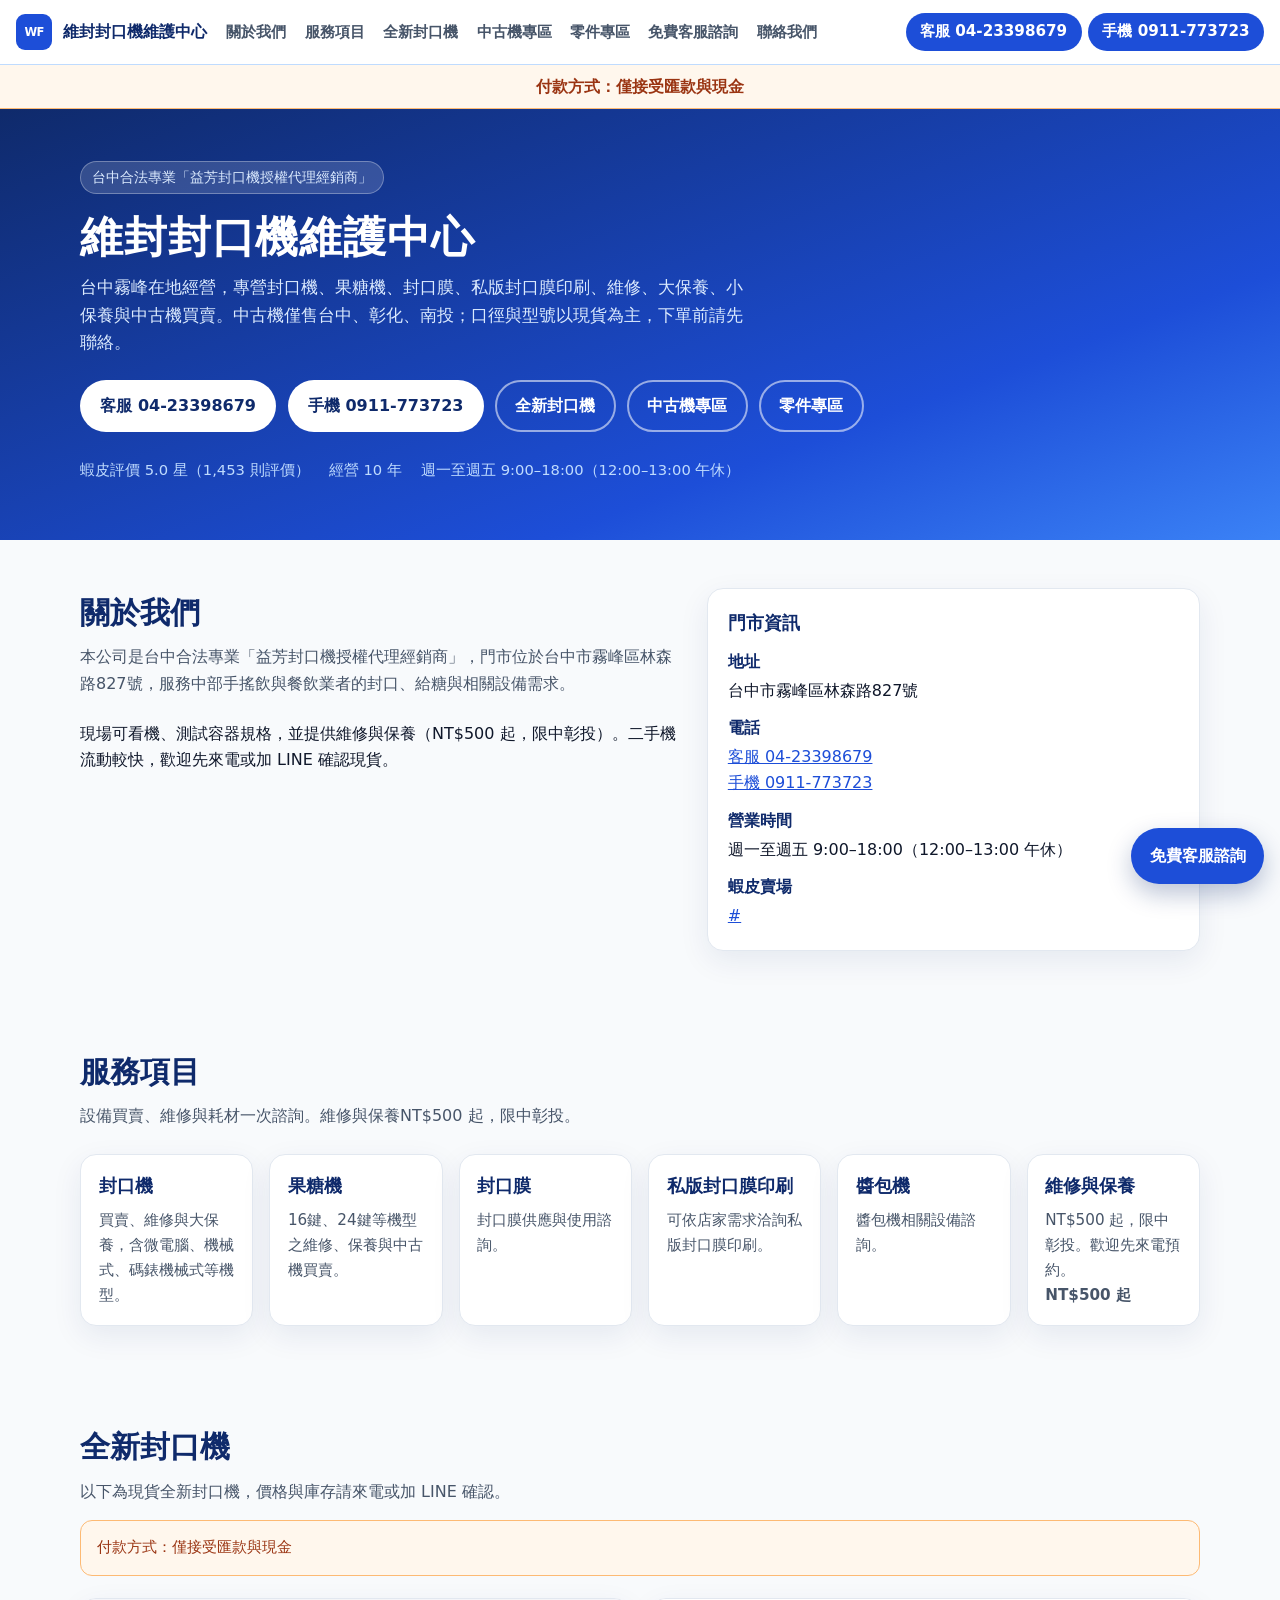
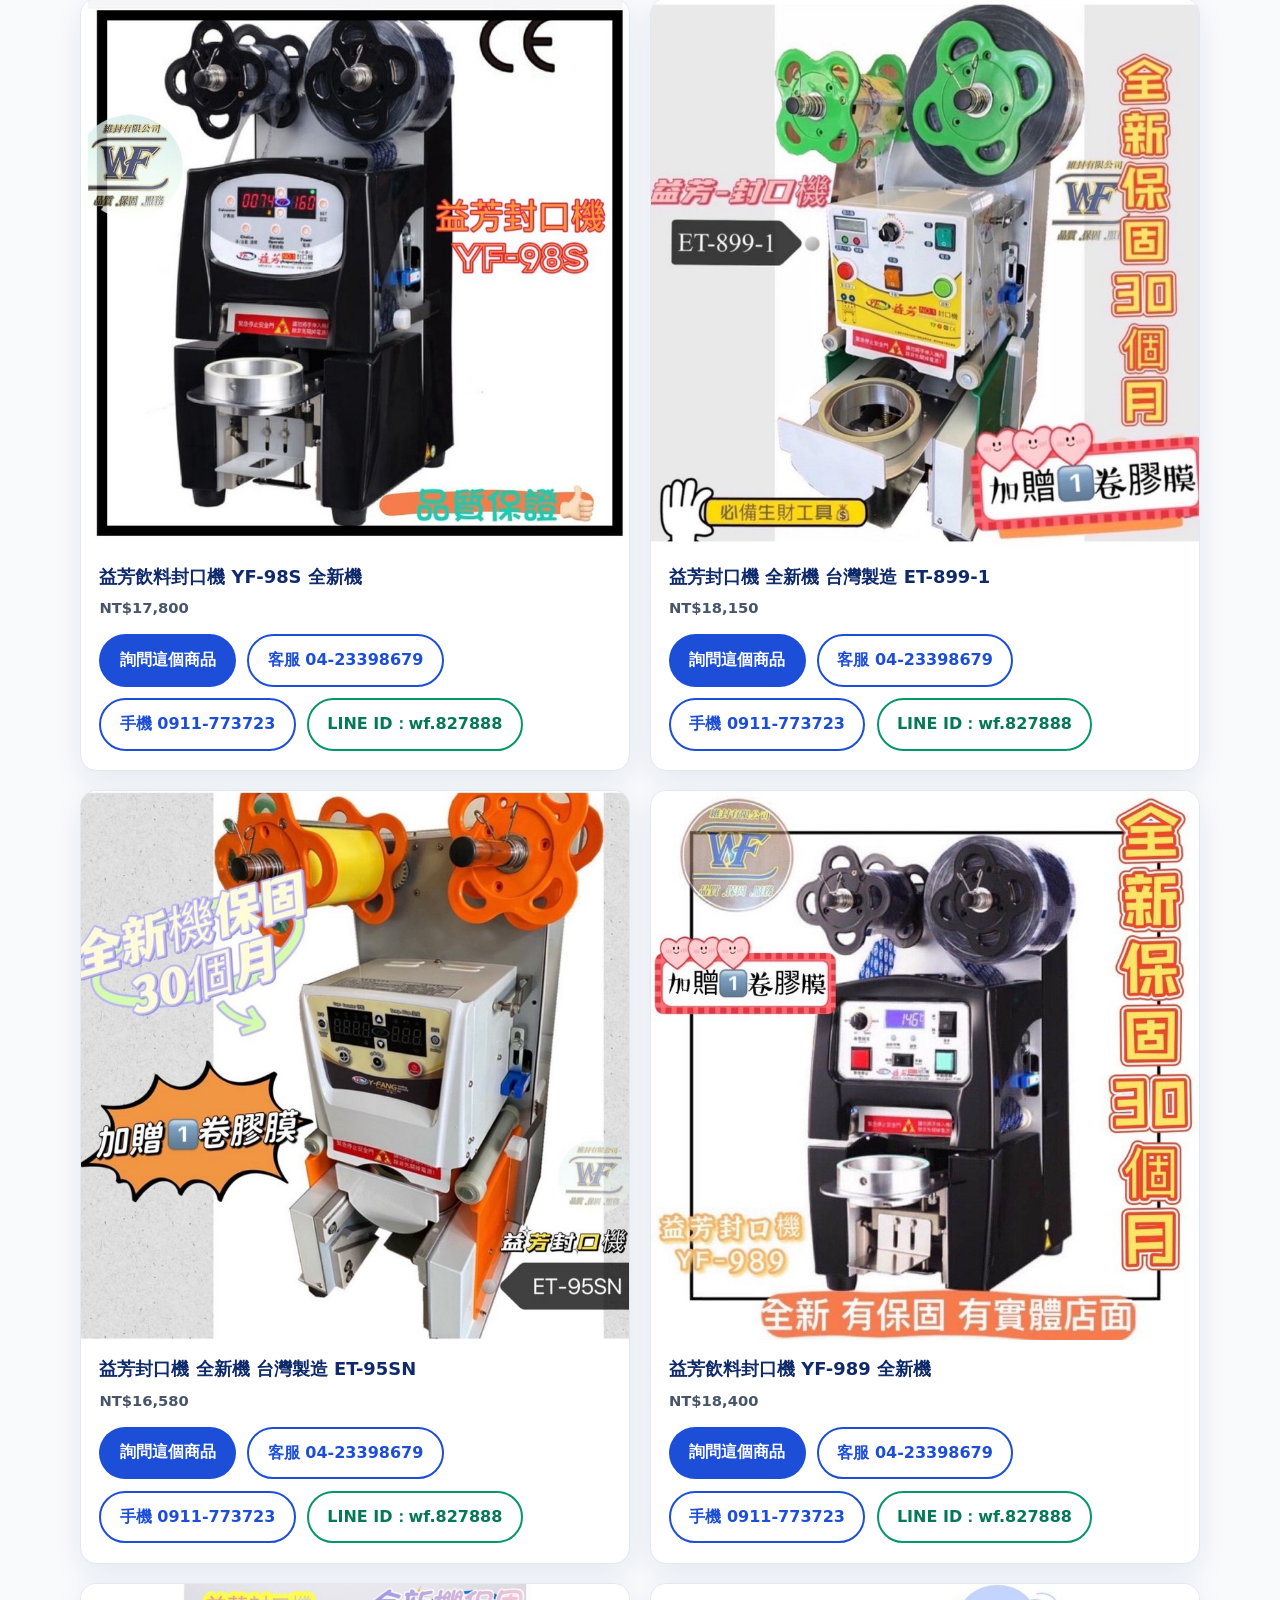
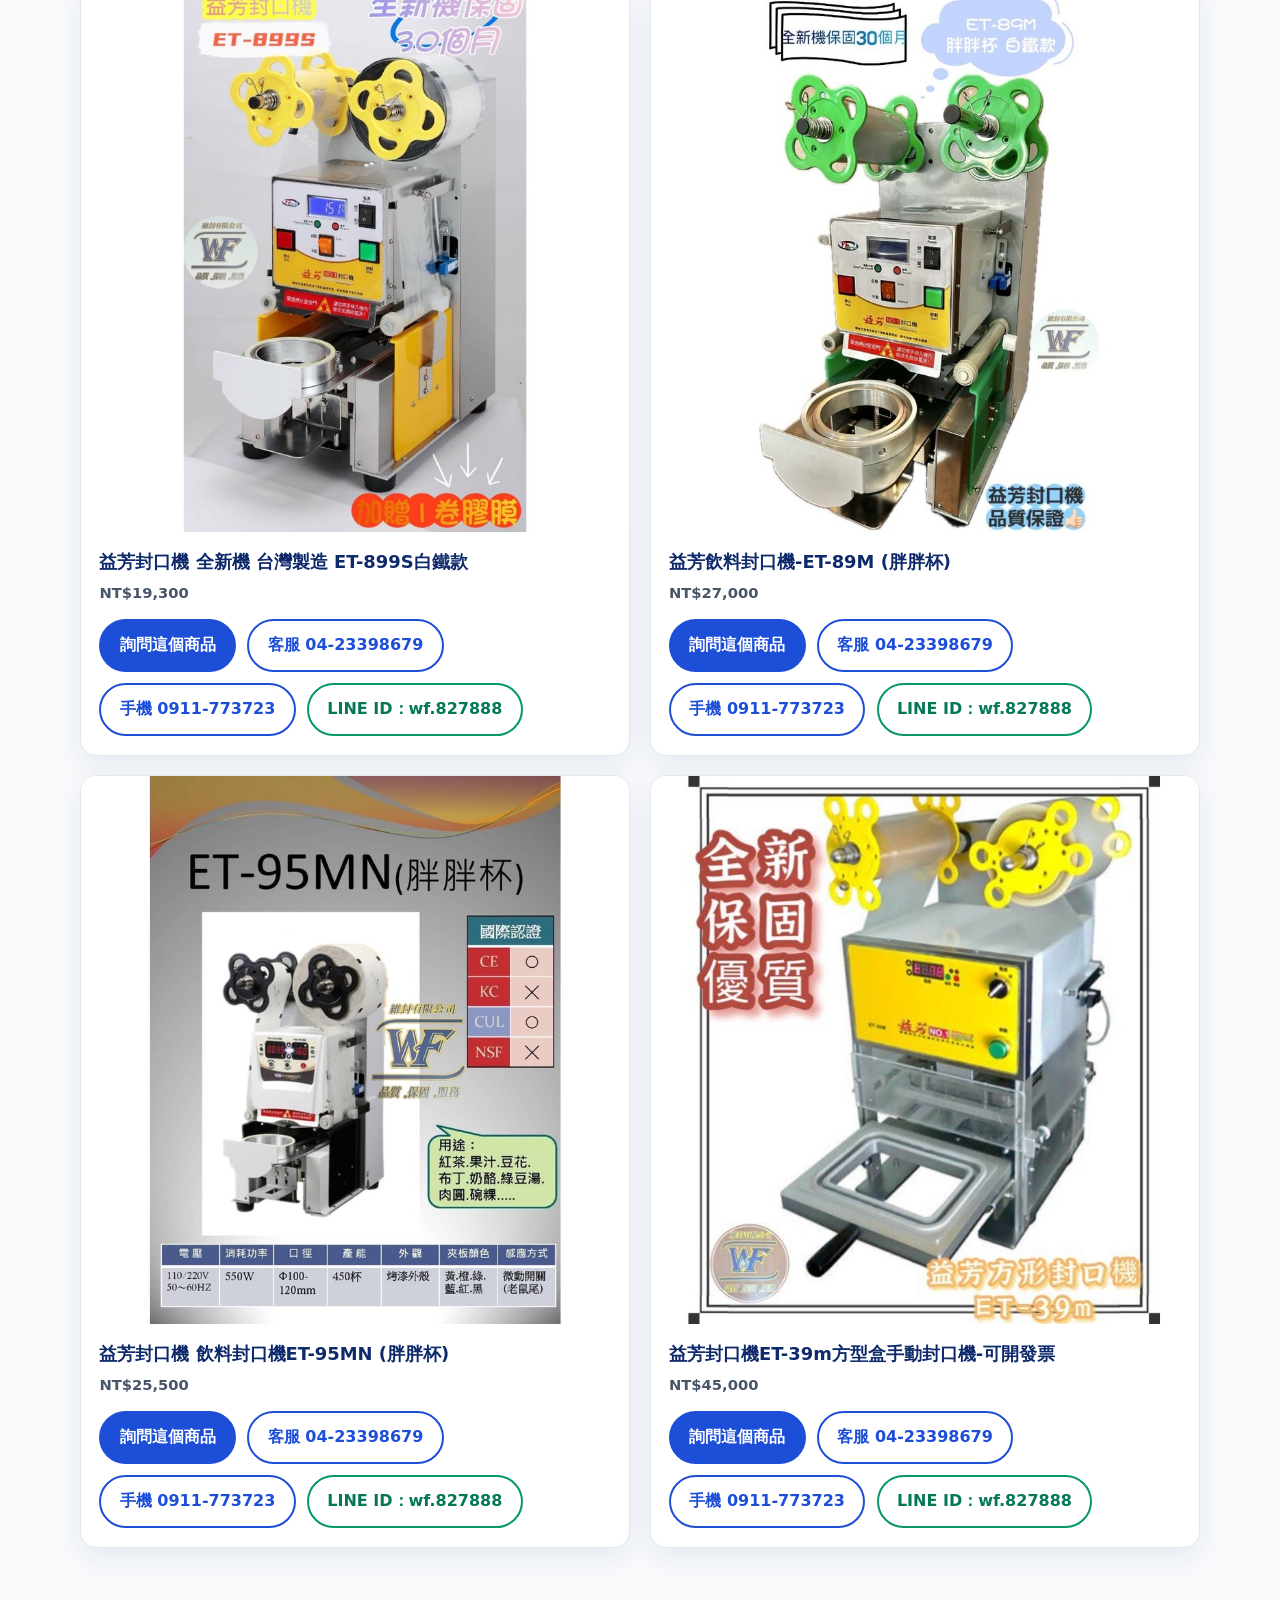
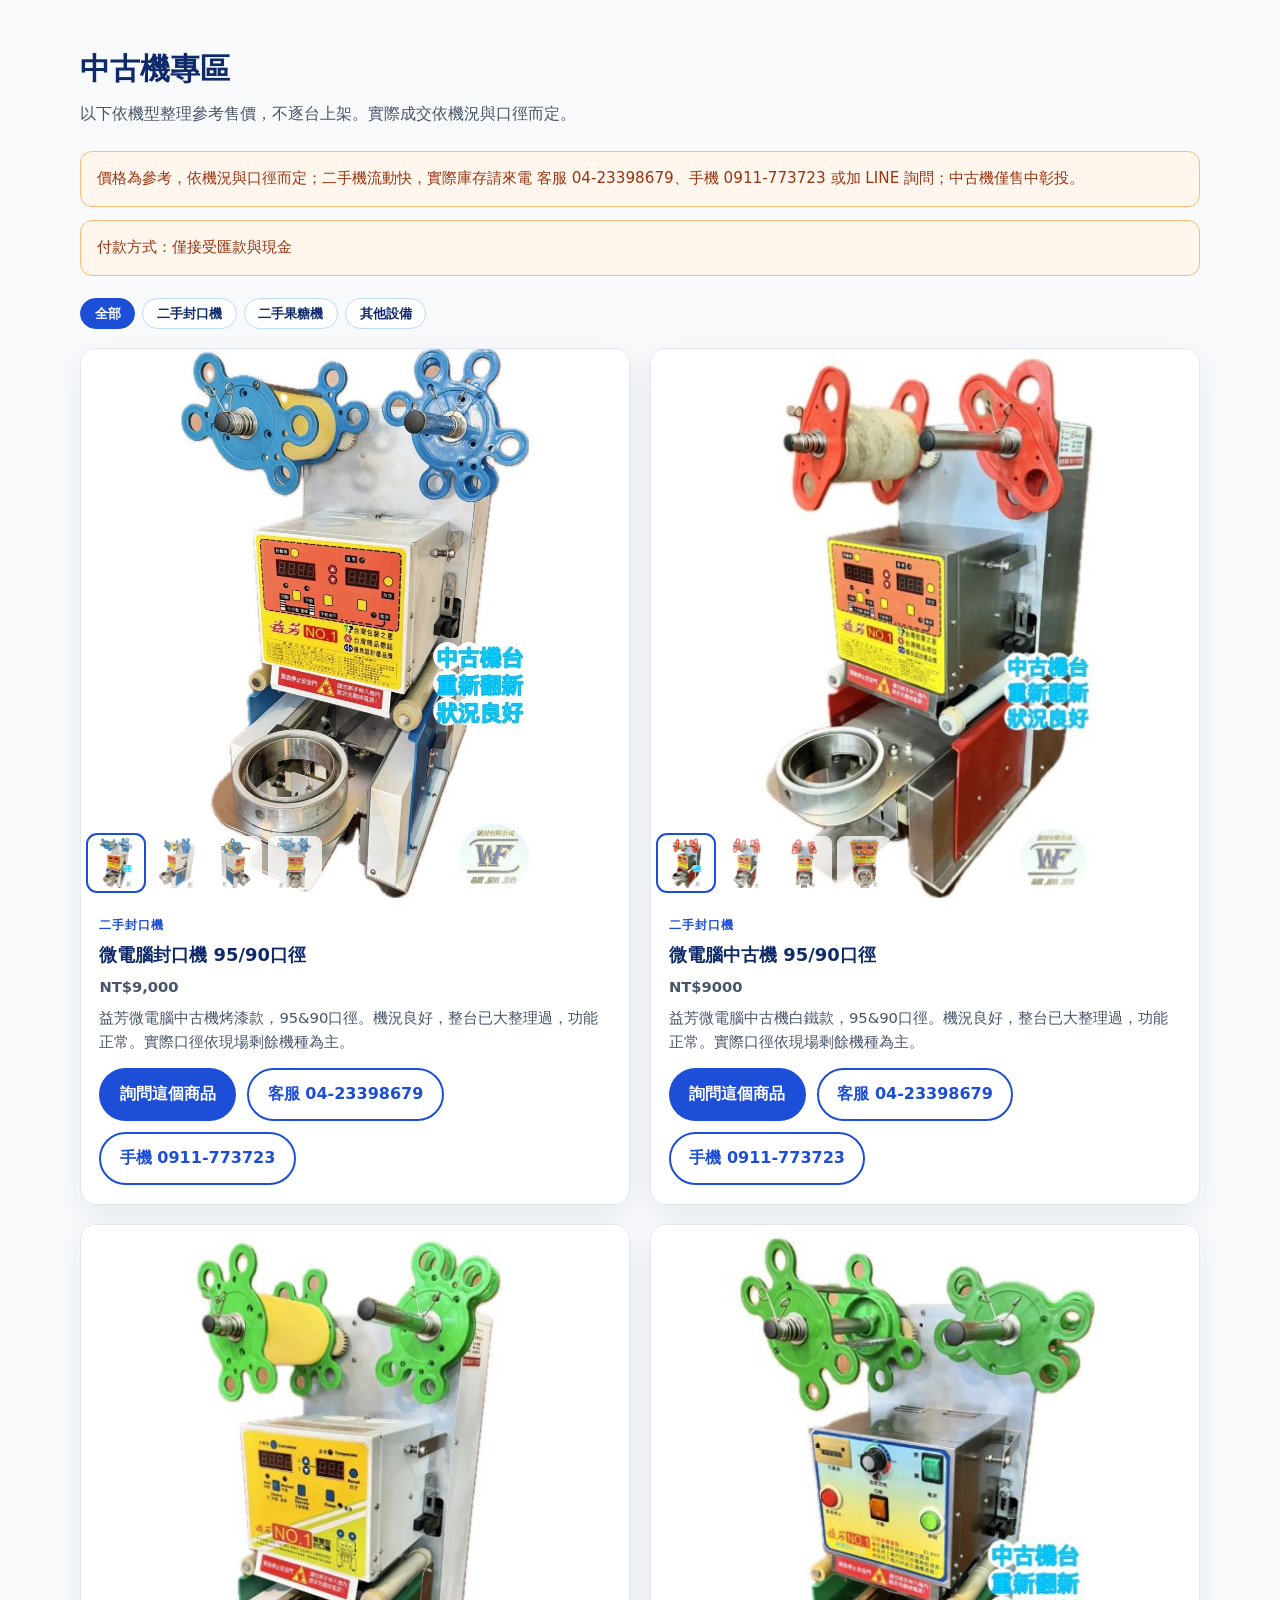
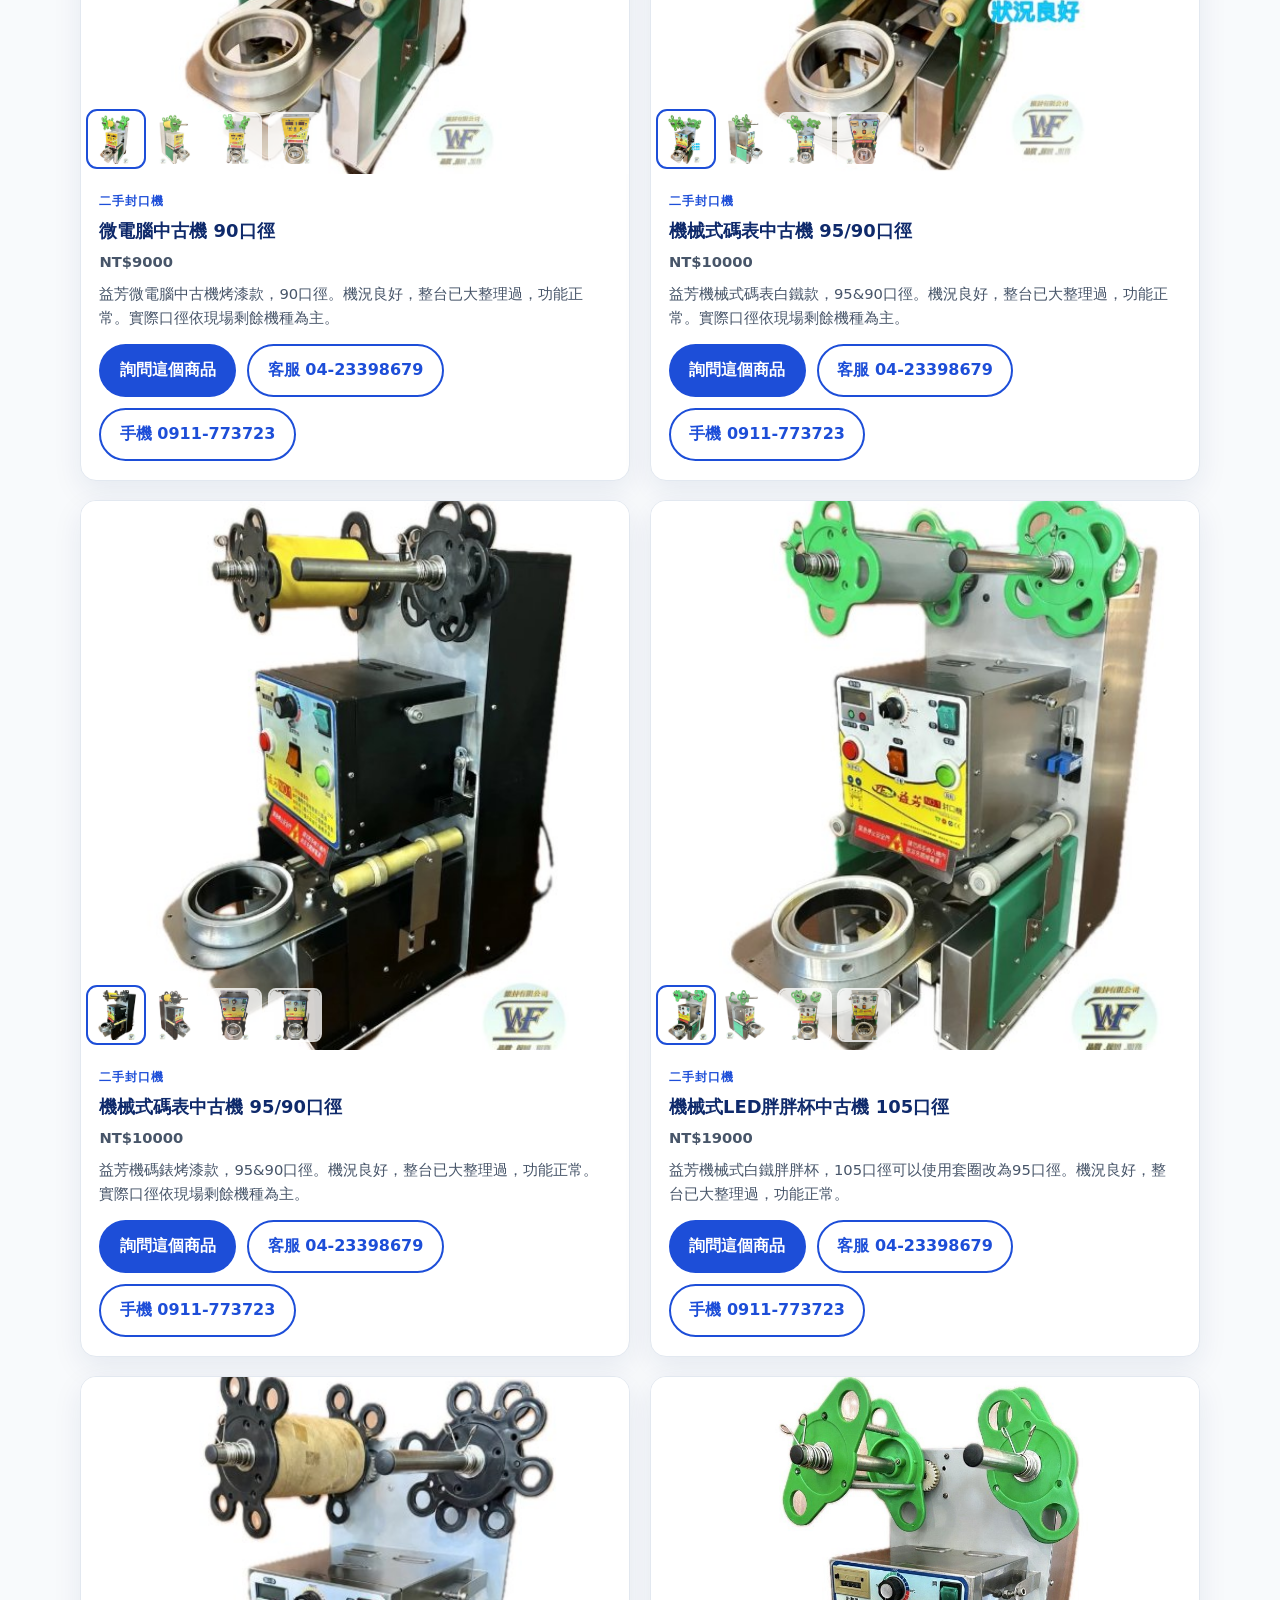
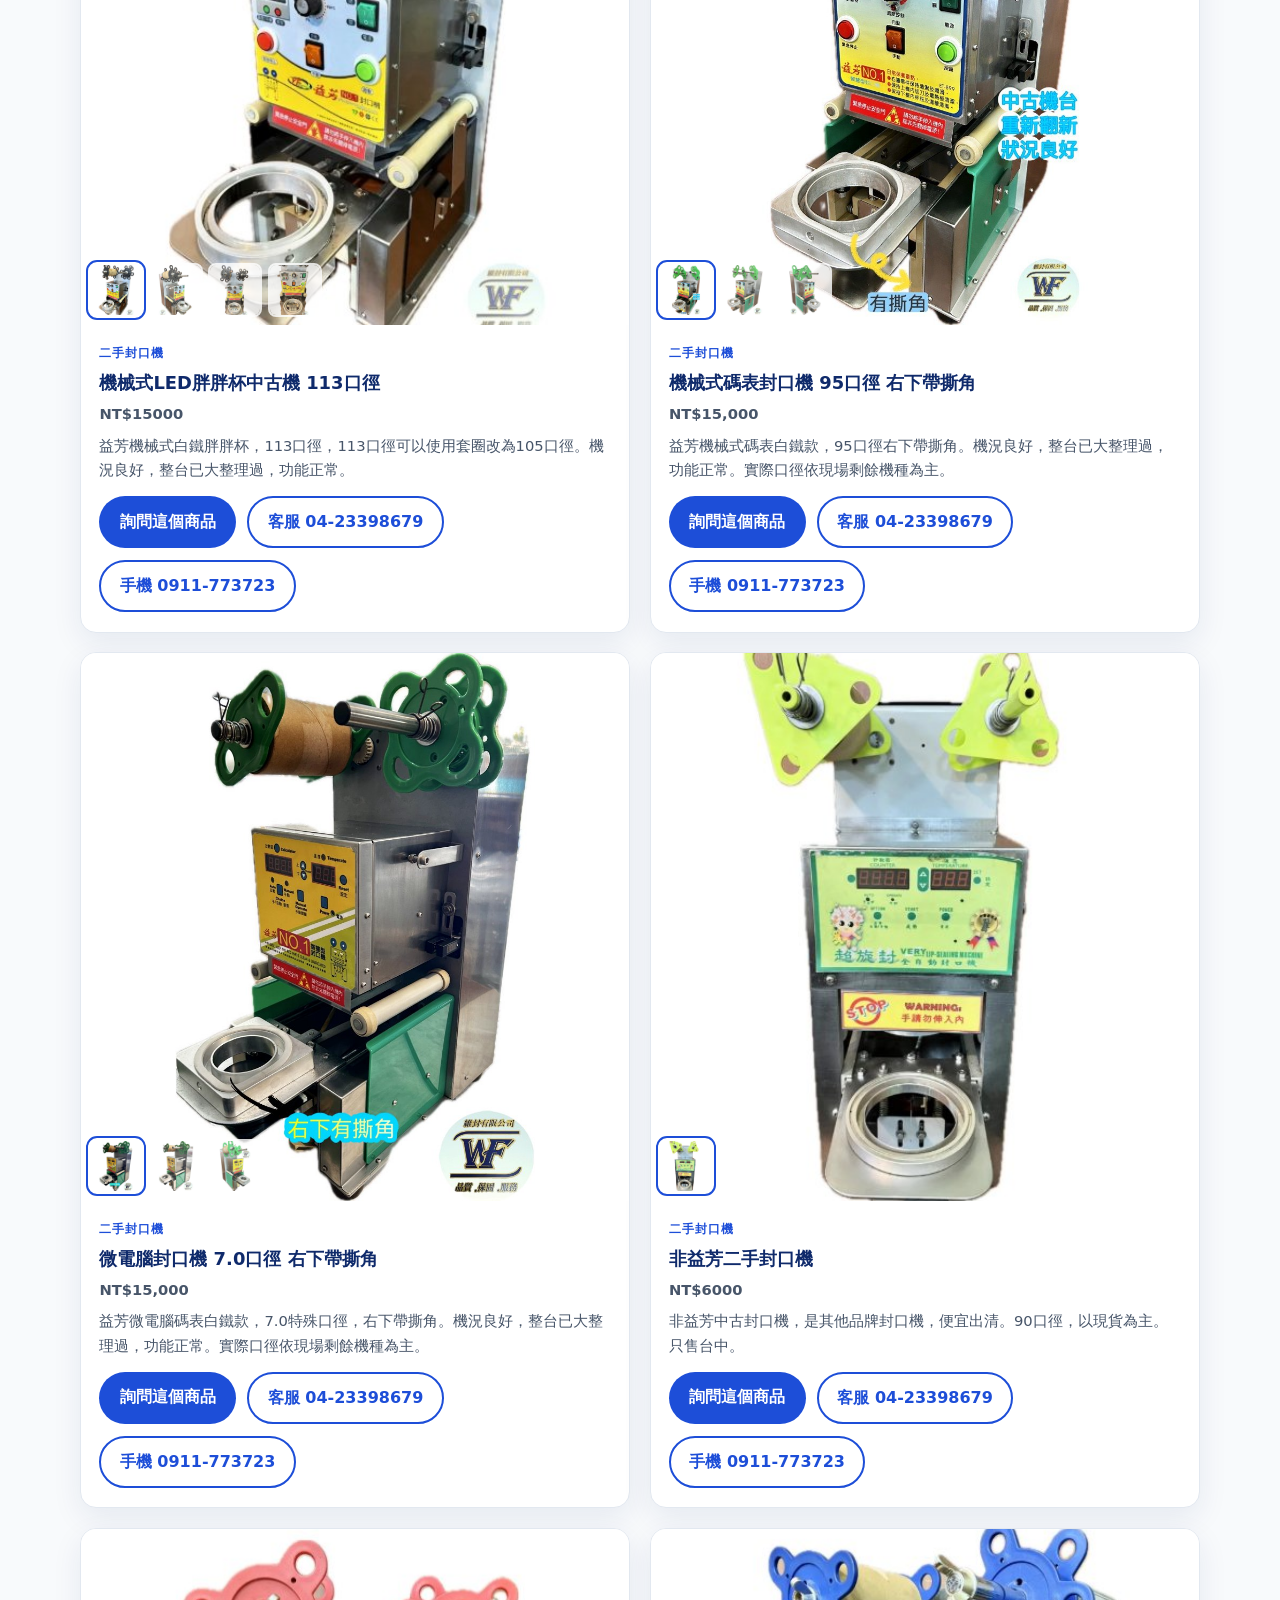
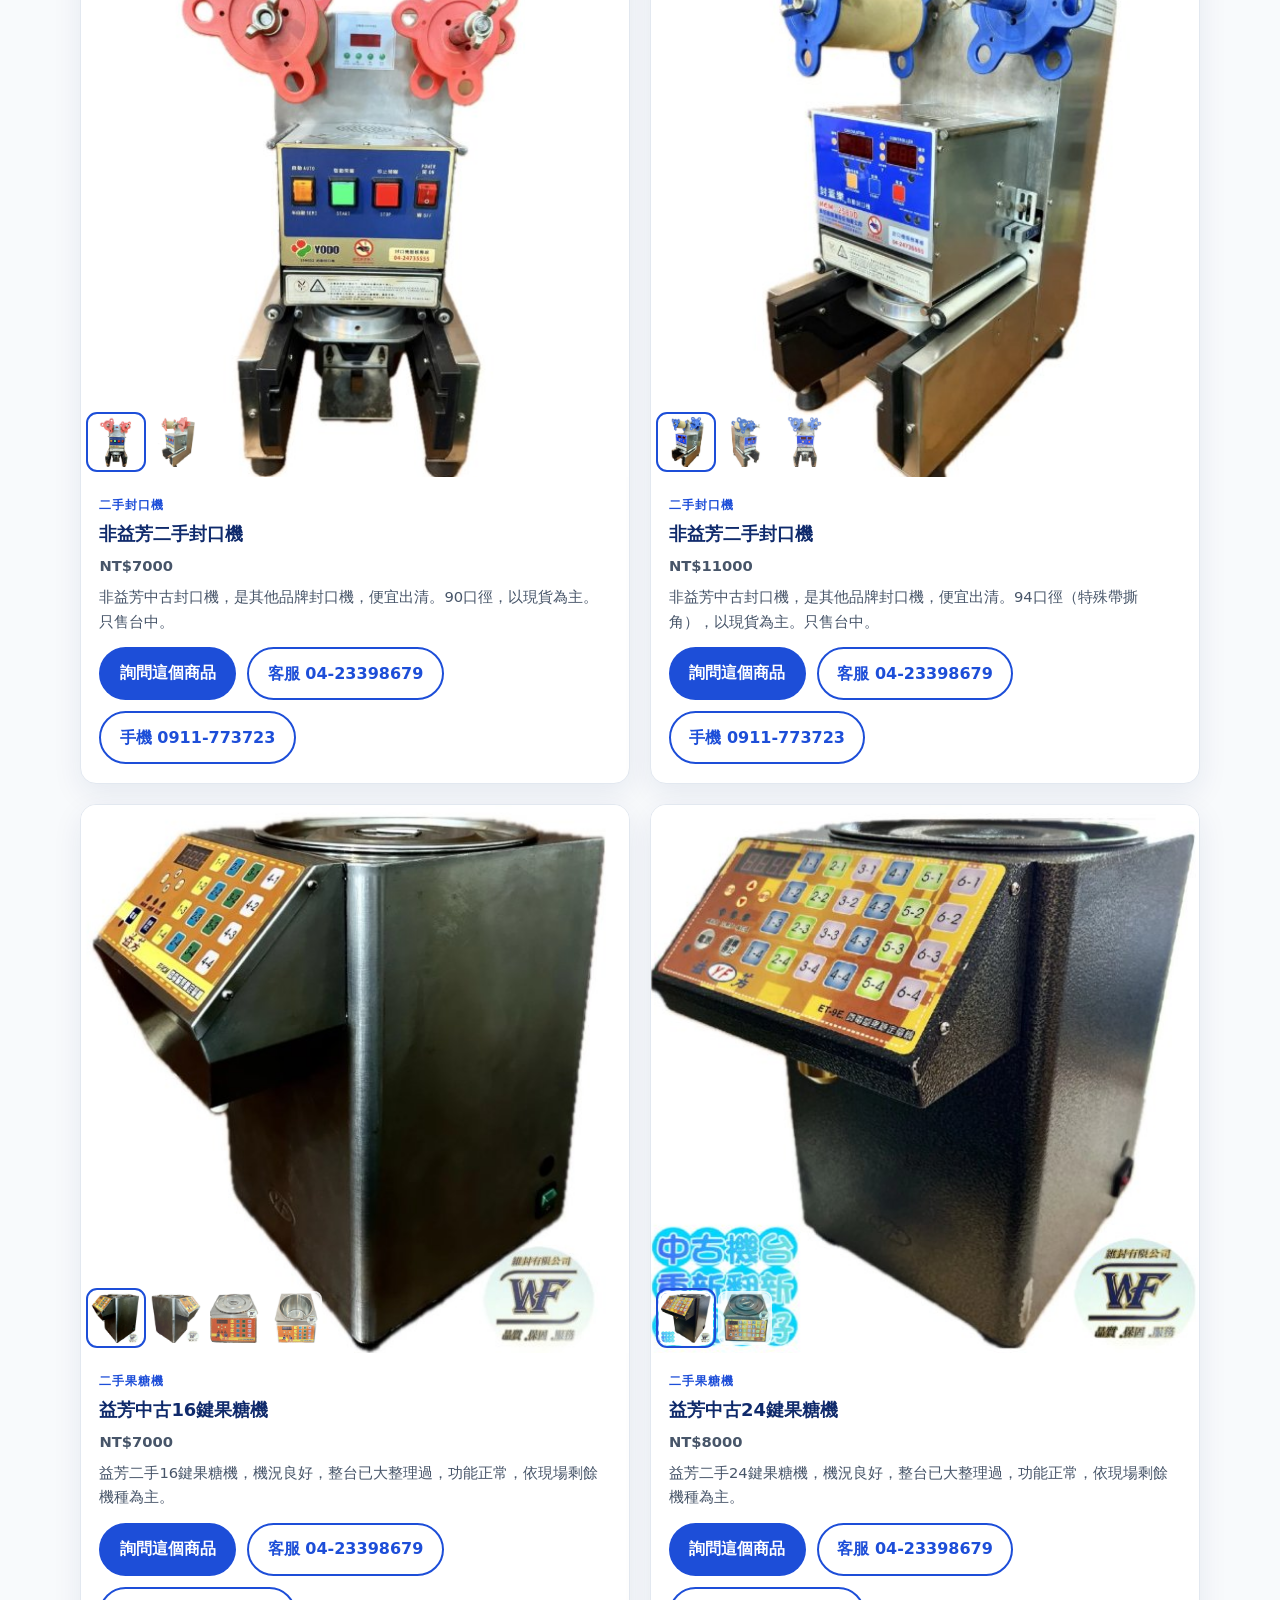
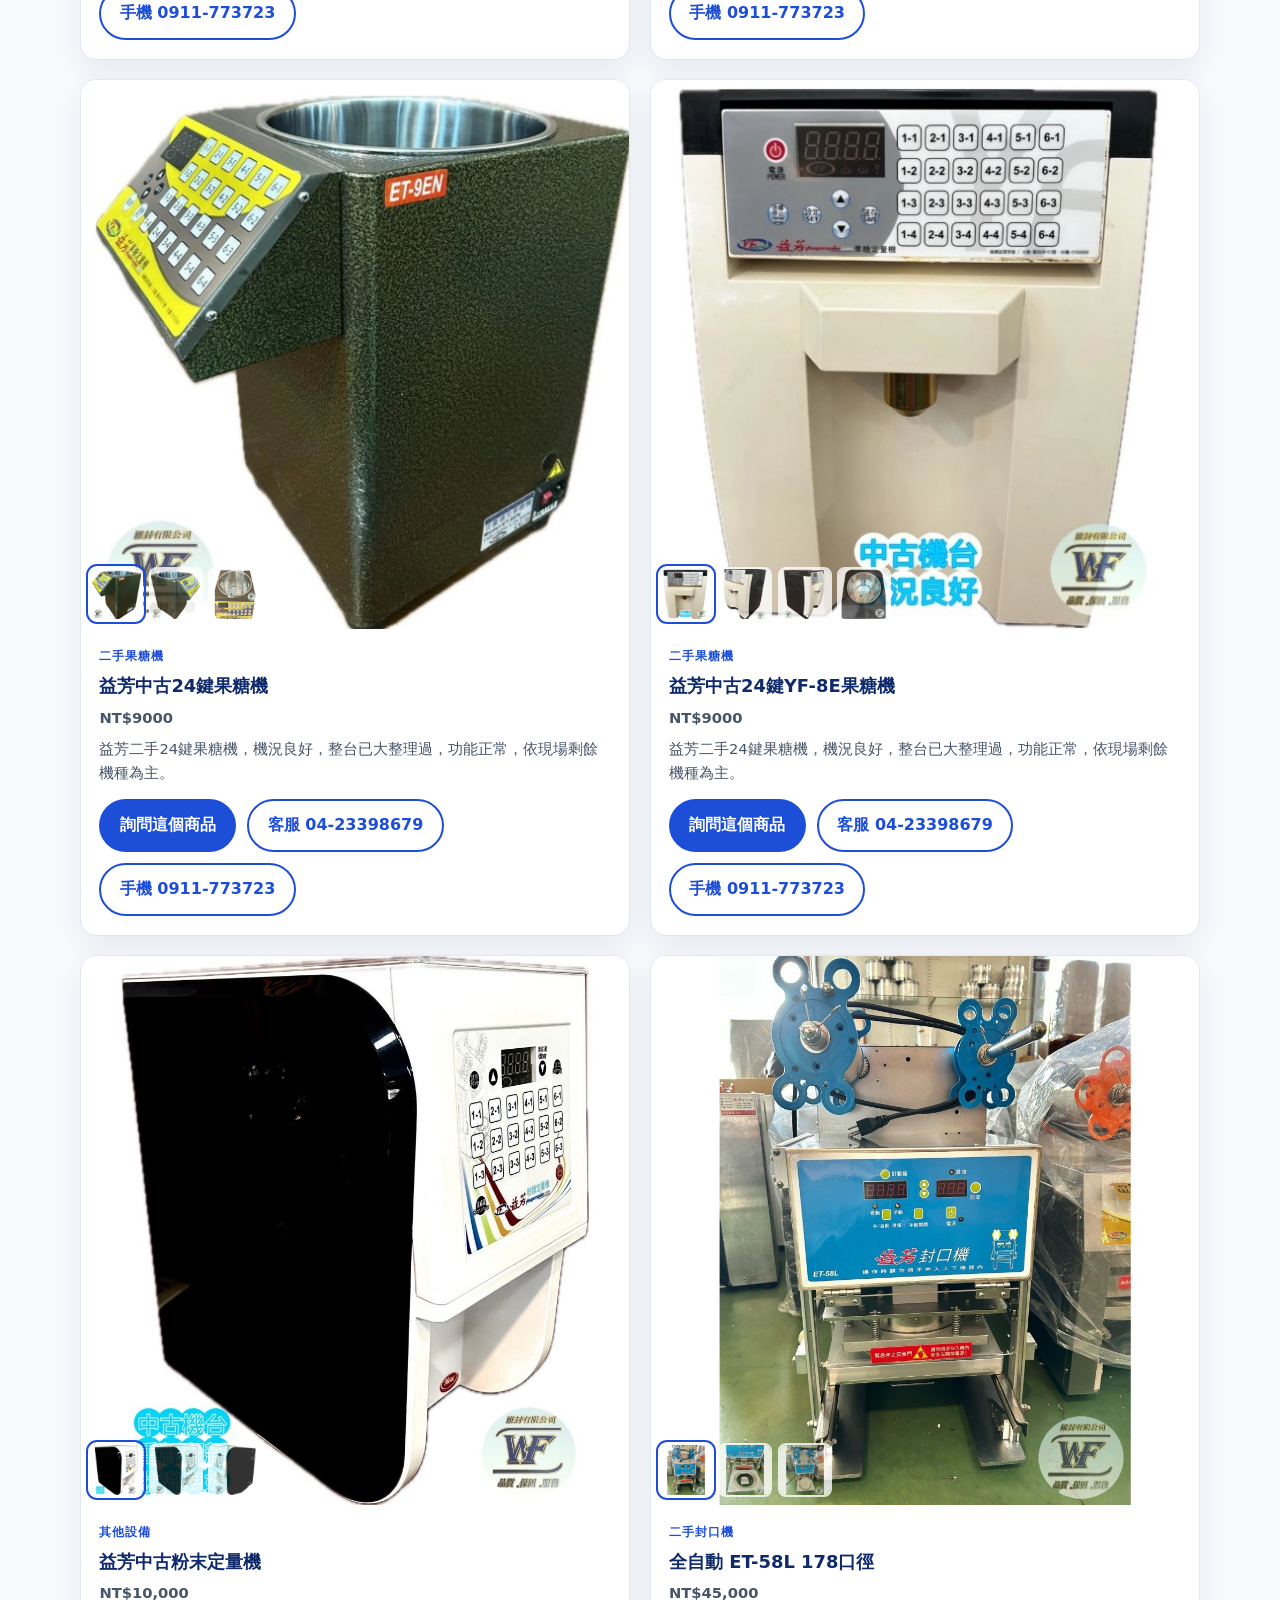
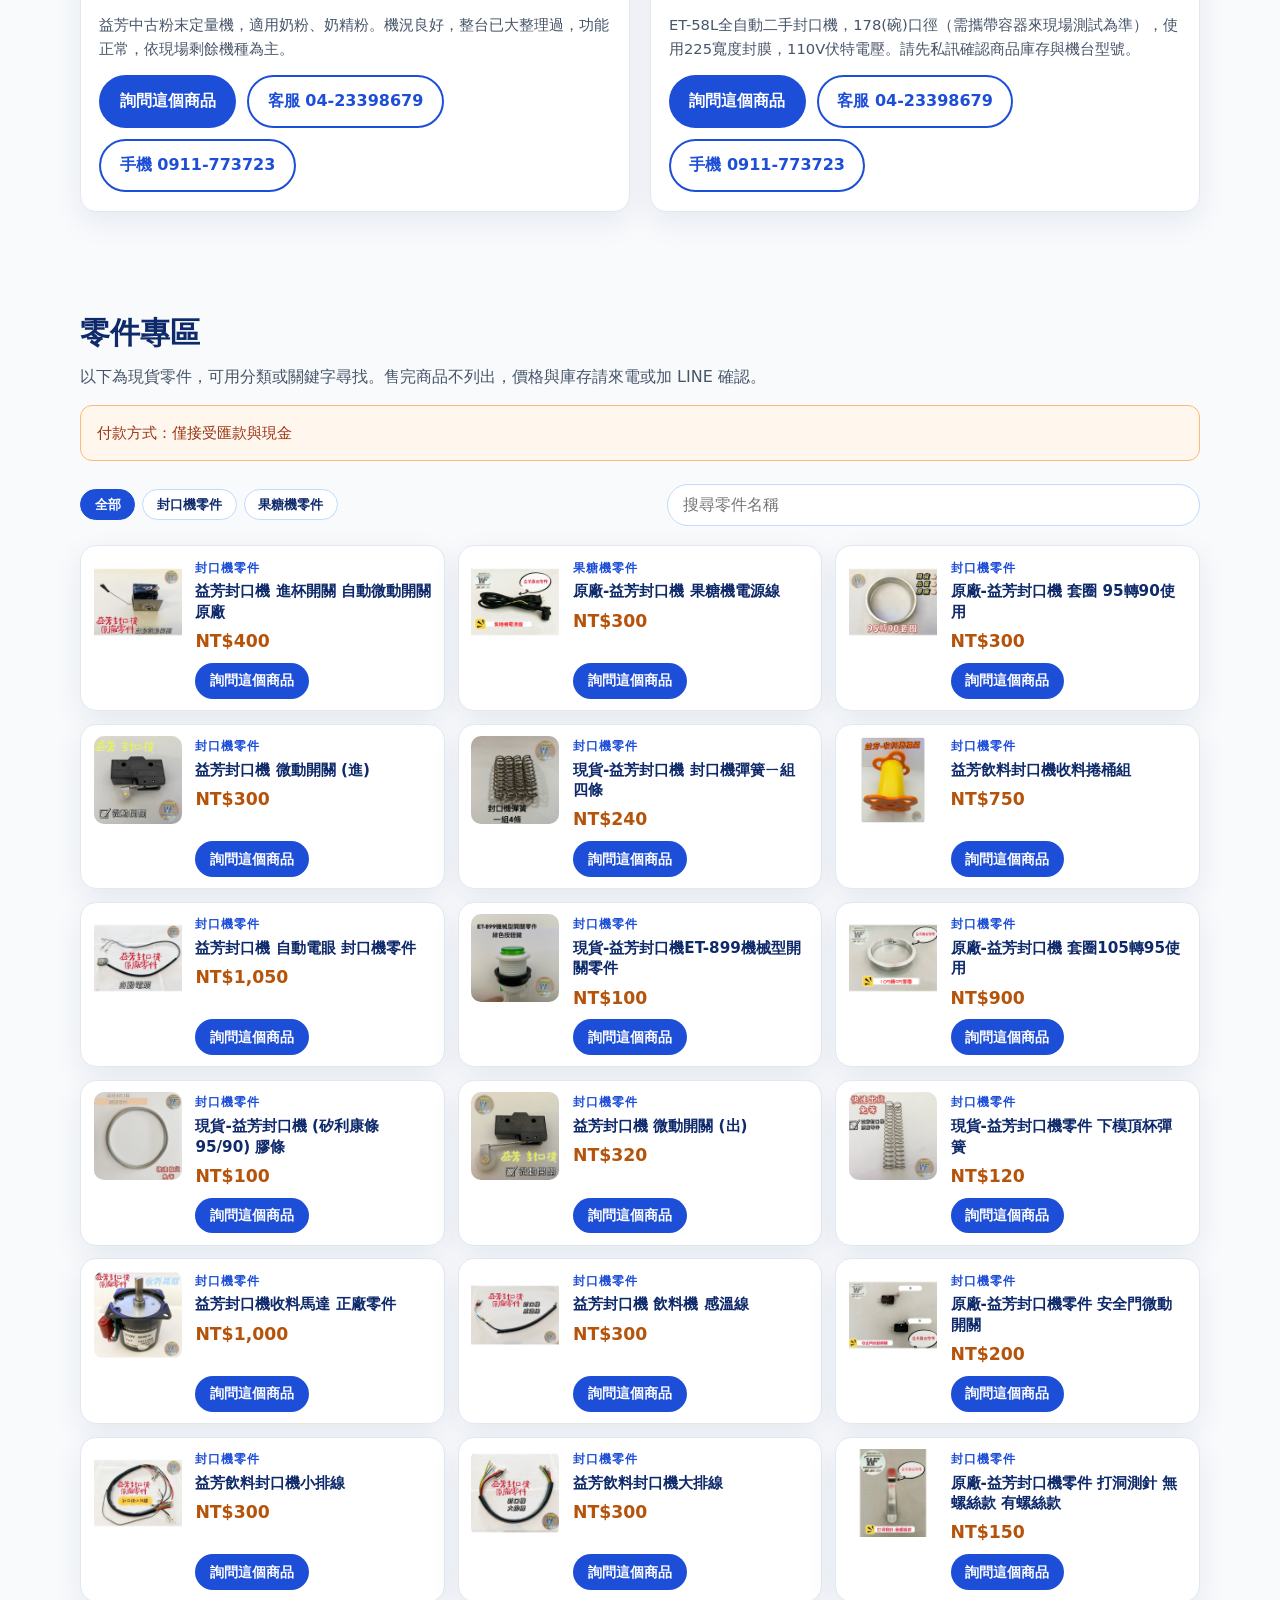
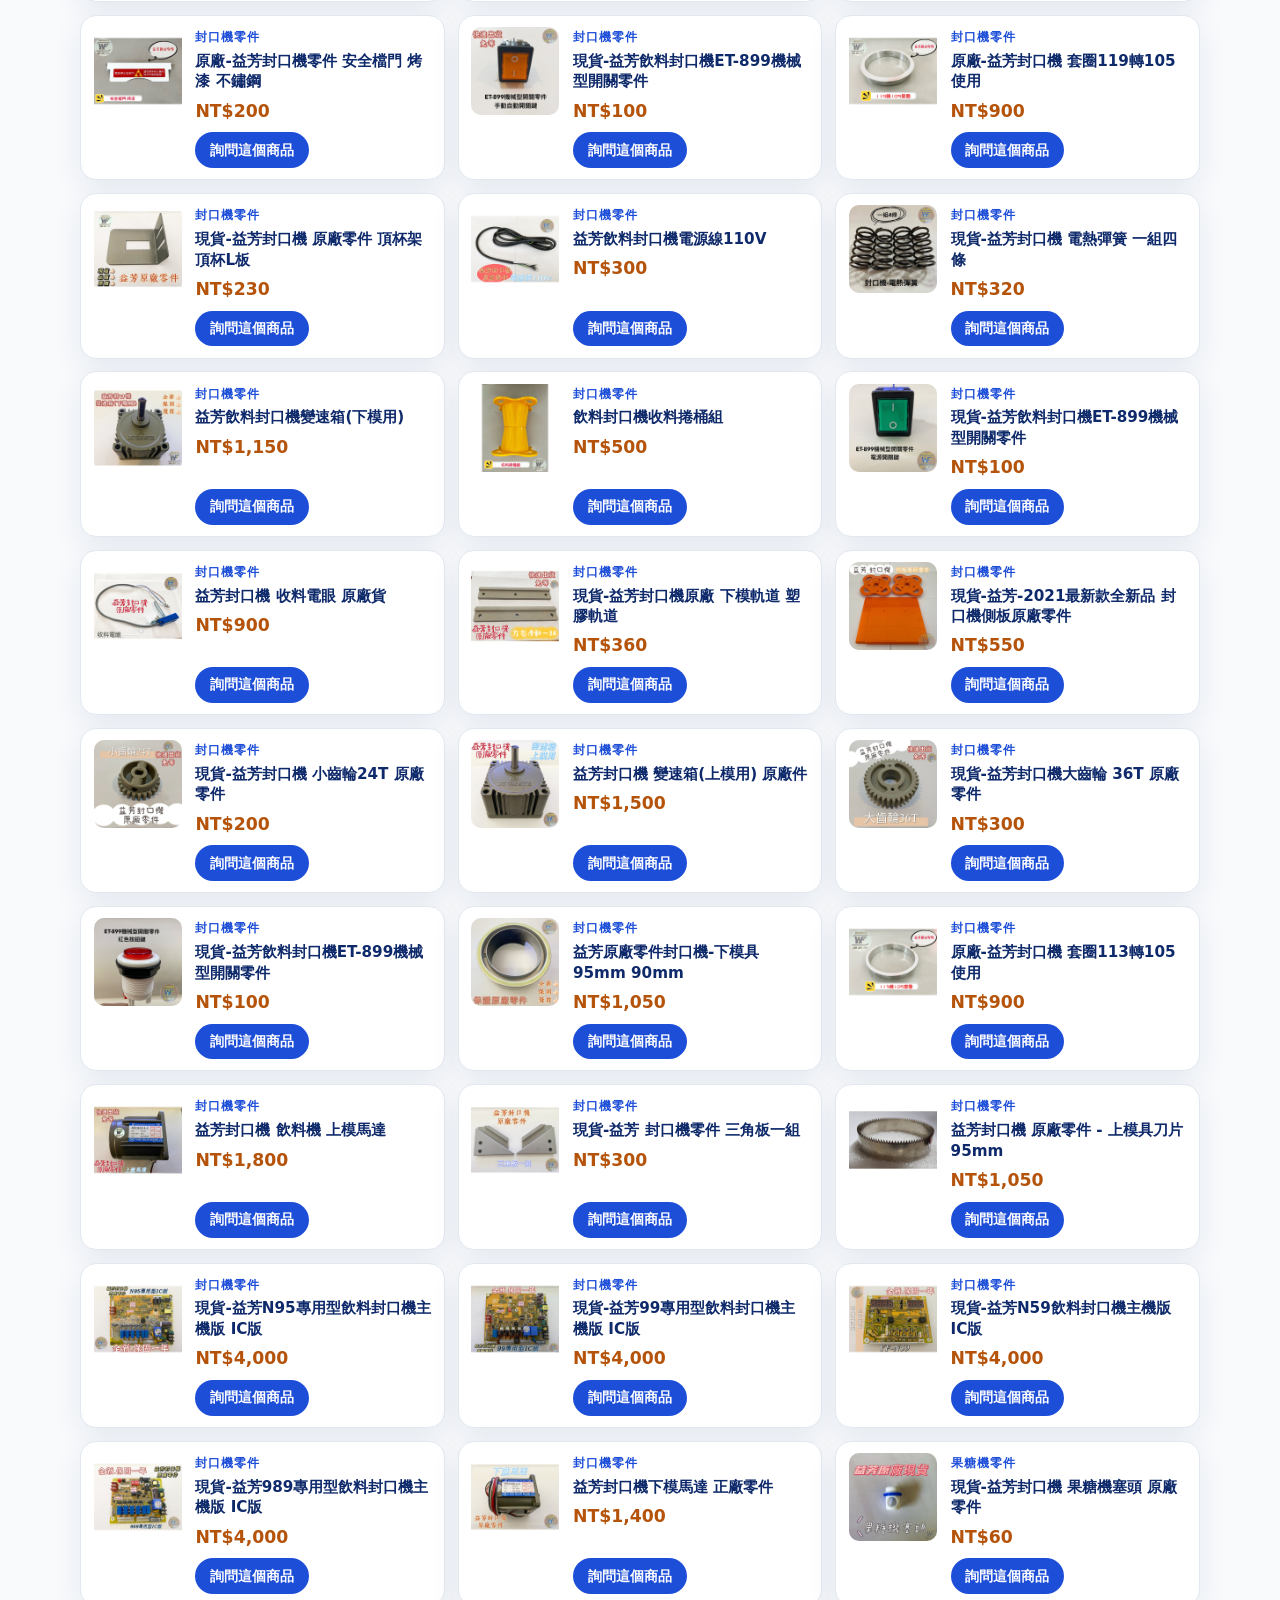
==== commit 9d6a0e36: "更新官網內容" ====
--- a/index.html
+++ b/index.html
@@ -71,7 +71,7 @@
           <a class="btn btn-ghost" href="#parts">零件專區</a>
         </div>
         <div class="meta-row">
-          <span>蝦皮評價  星（0 則評價）</span>
+          <span>蝦皮評價 5.0 星（1,453 則評價）</span>
           <span>經營 10 年</span>
           <span>週一至週五 9:00–18:00（12:00–13:00 午休）</span>
         </div>
@@ -595,7 +595,7 @@
             <dt>營業時間</dt>
             <dd>週一至週五 9:00–18:00（12:00–13:00 午休）</dd>
             <dt>蝦皮賣場</dt>
-            <dd><a href="#" rel="noopener noreferrer" target="_blank">#</a>（ 星，0 則評價，經營 10 年）</dd>
+            <dd><a href="#" rel="noopener noreferrer" target="_blank">#</a>（5.0 星，1,453 則評價，經營 10 年）</dd>
           </dl>
           <div class="actions" style="margin-top:1.2rem">
             <a class="btn btn-blue" href="tel:+886423398679">客服 04-23398679</a>
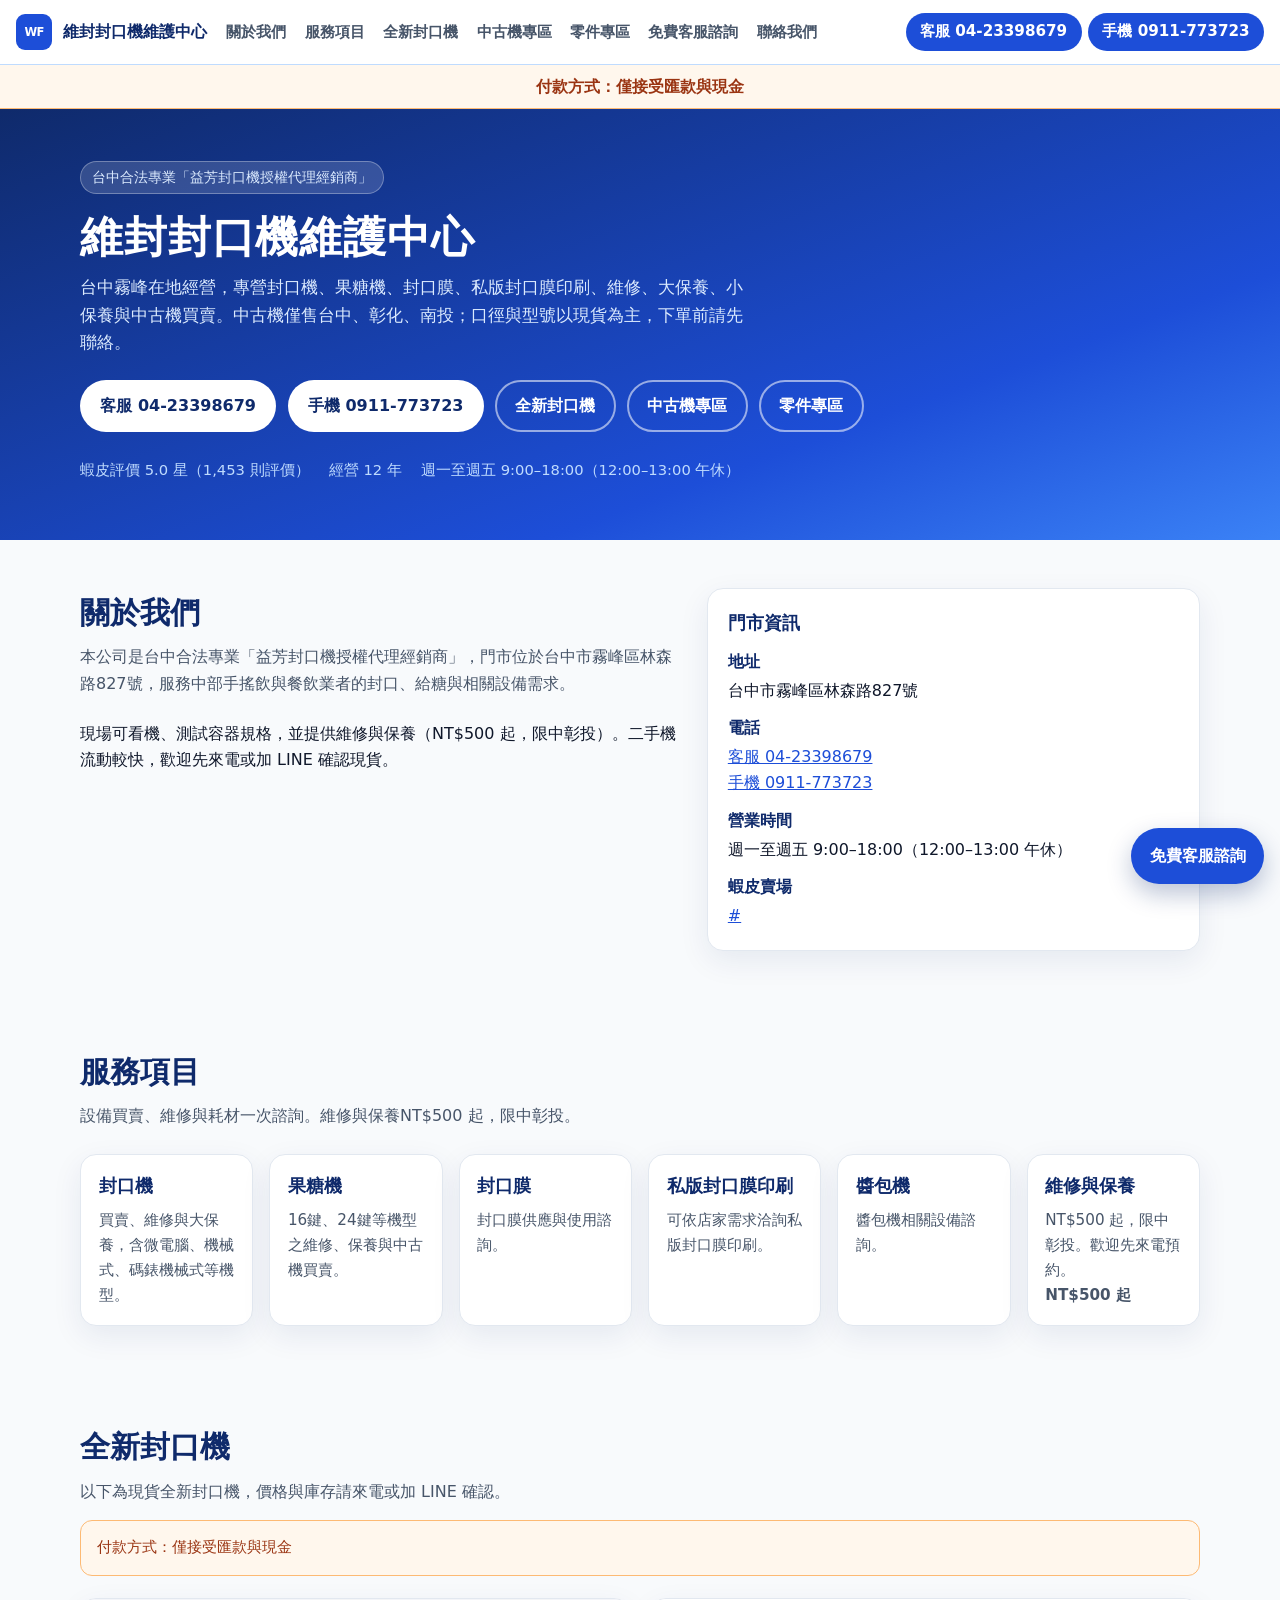
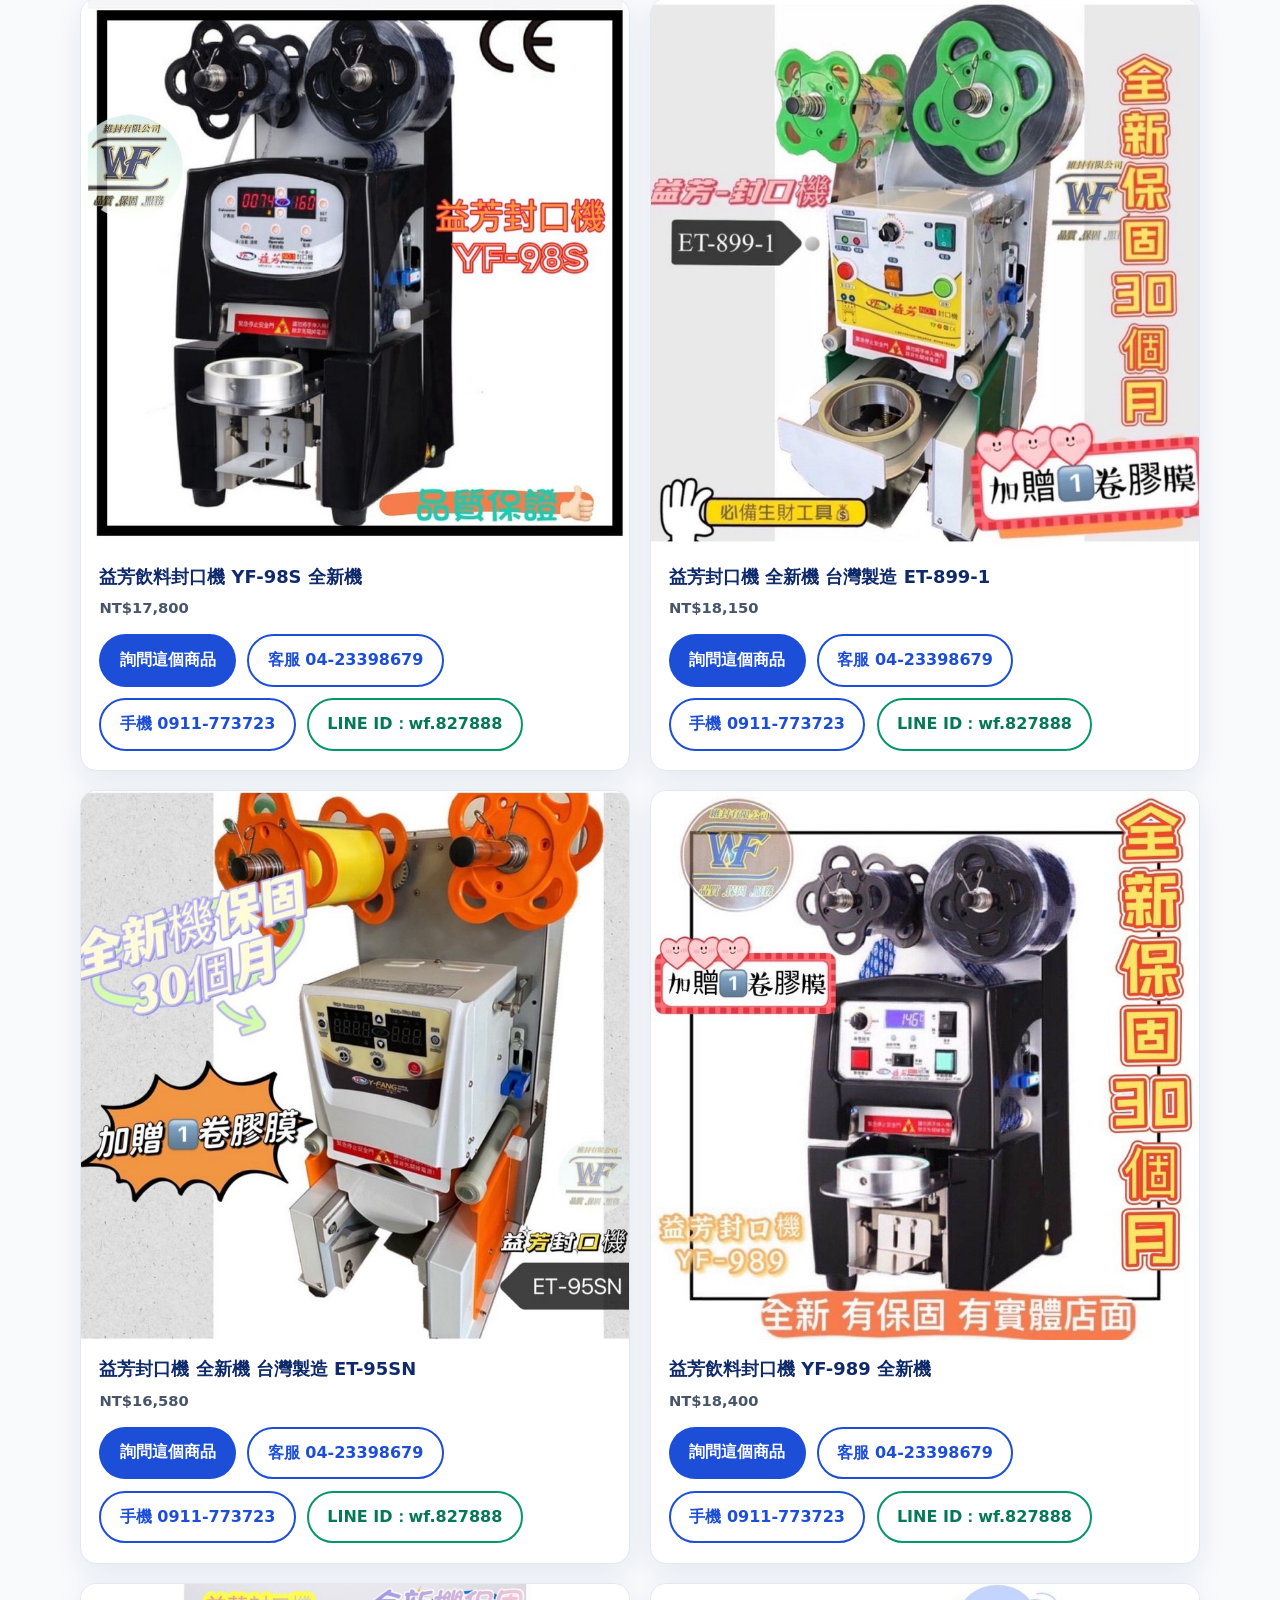
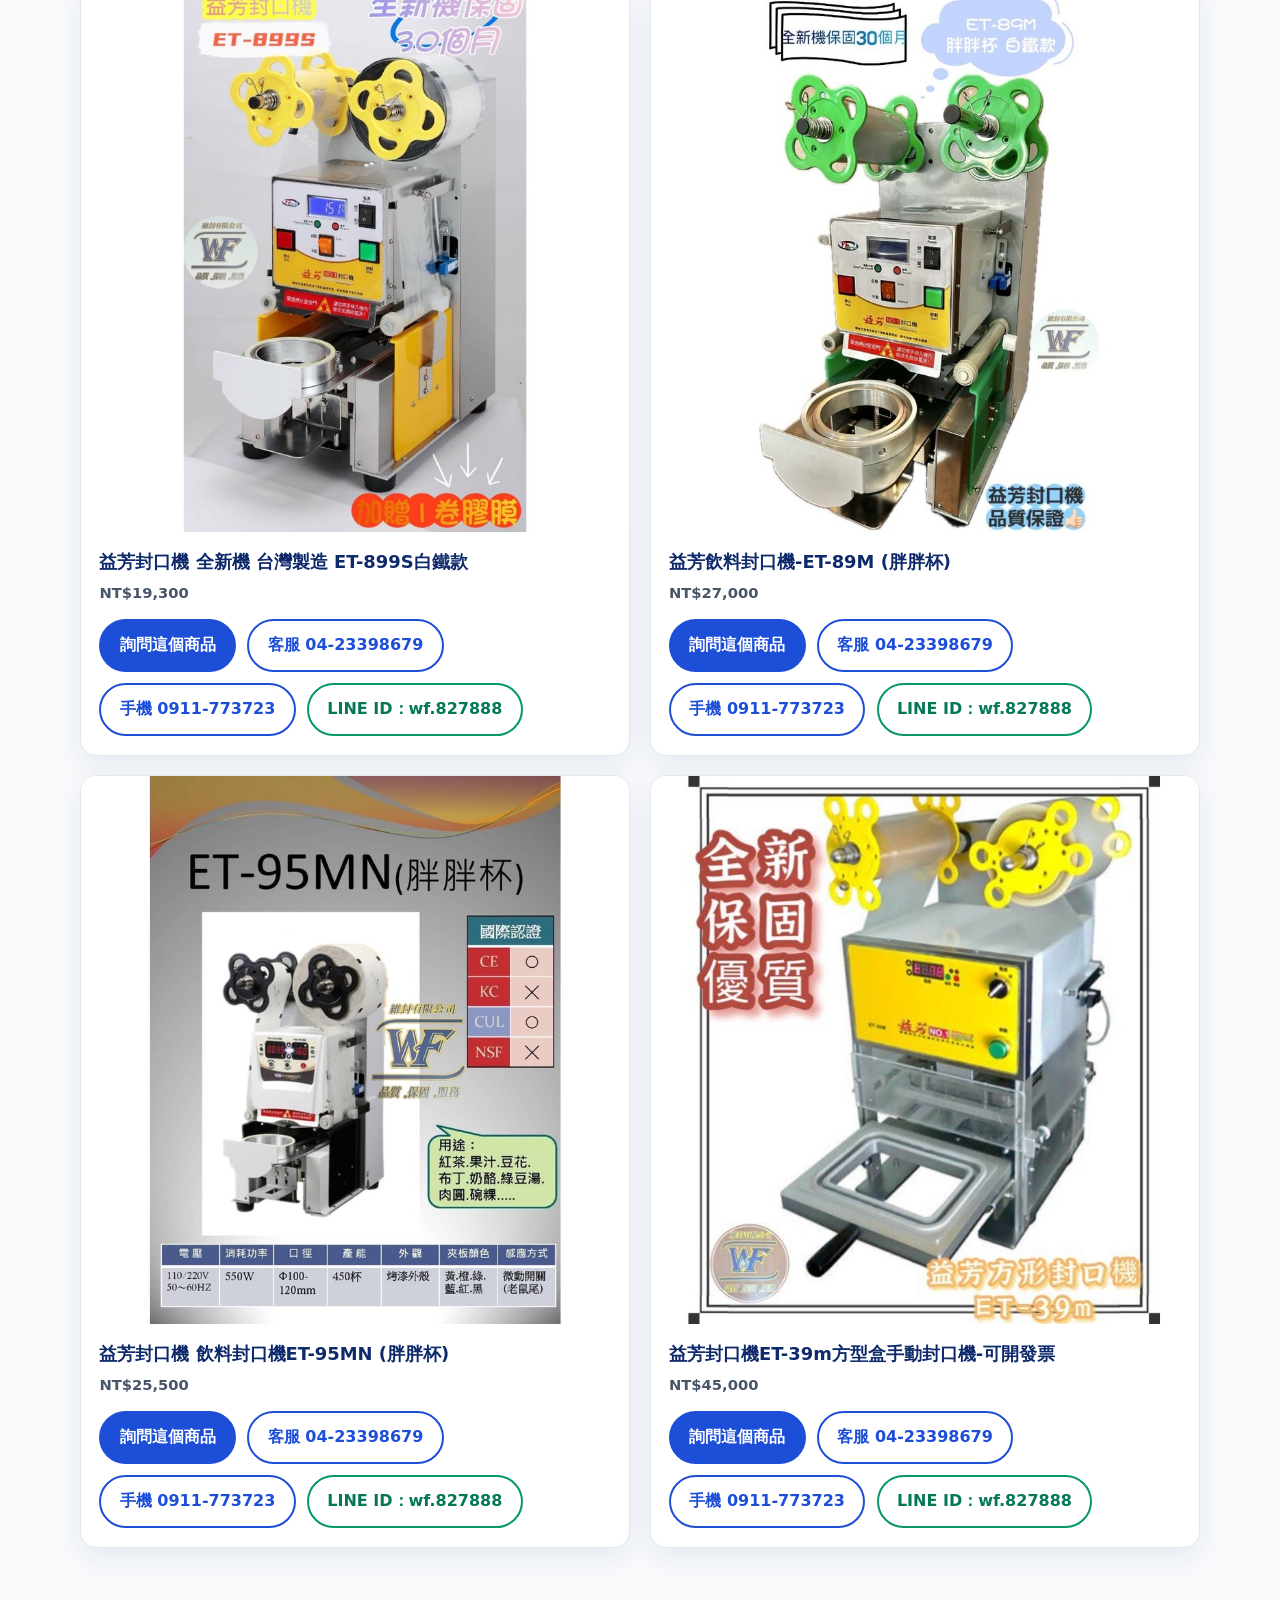
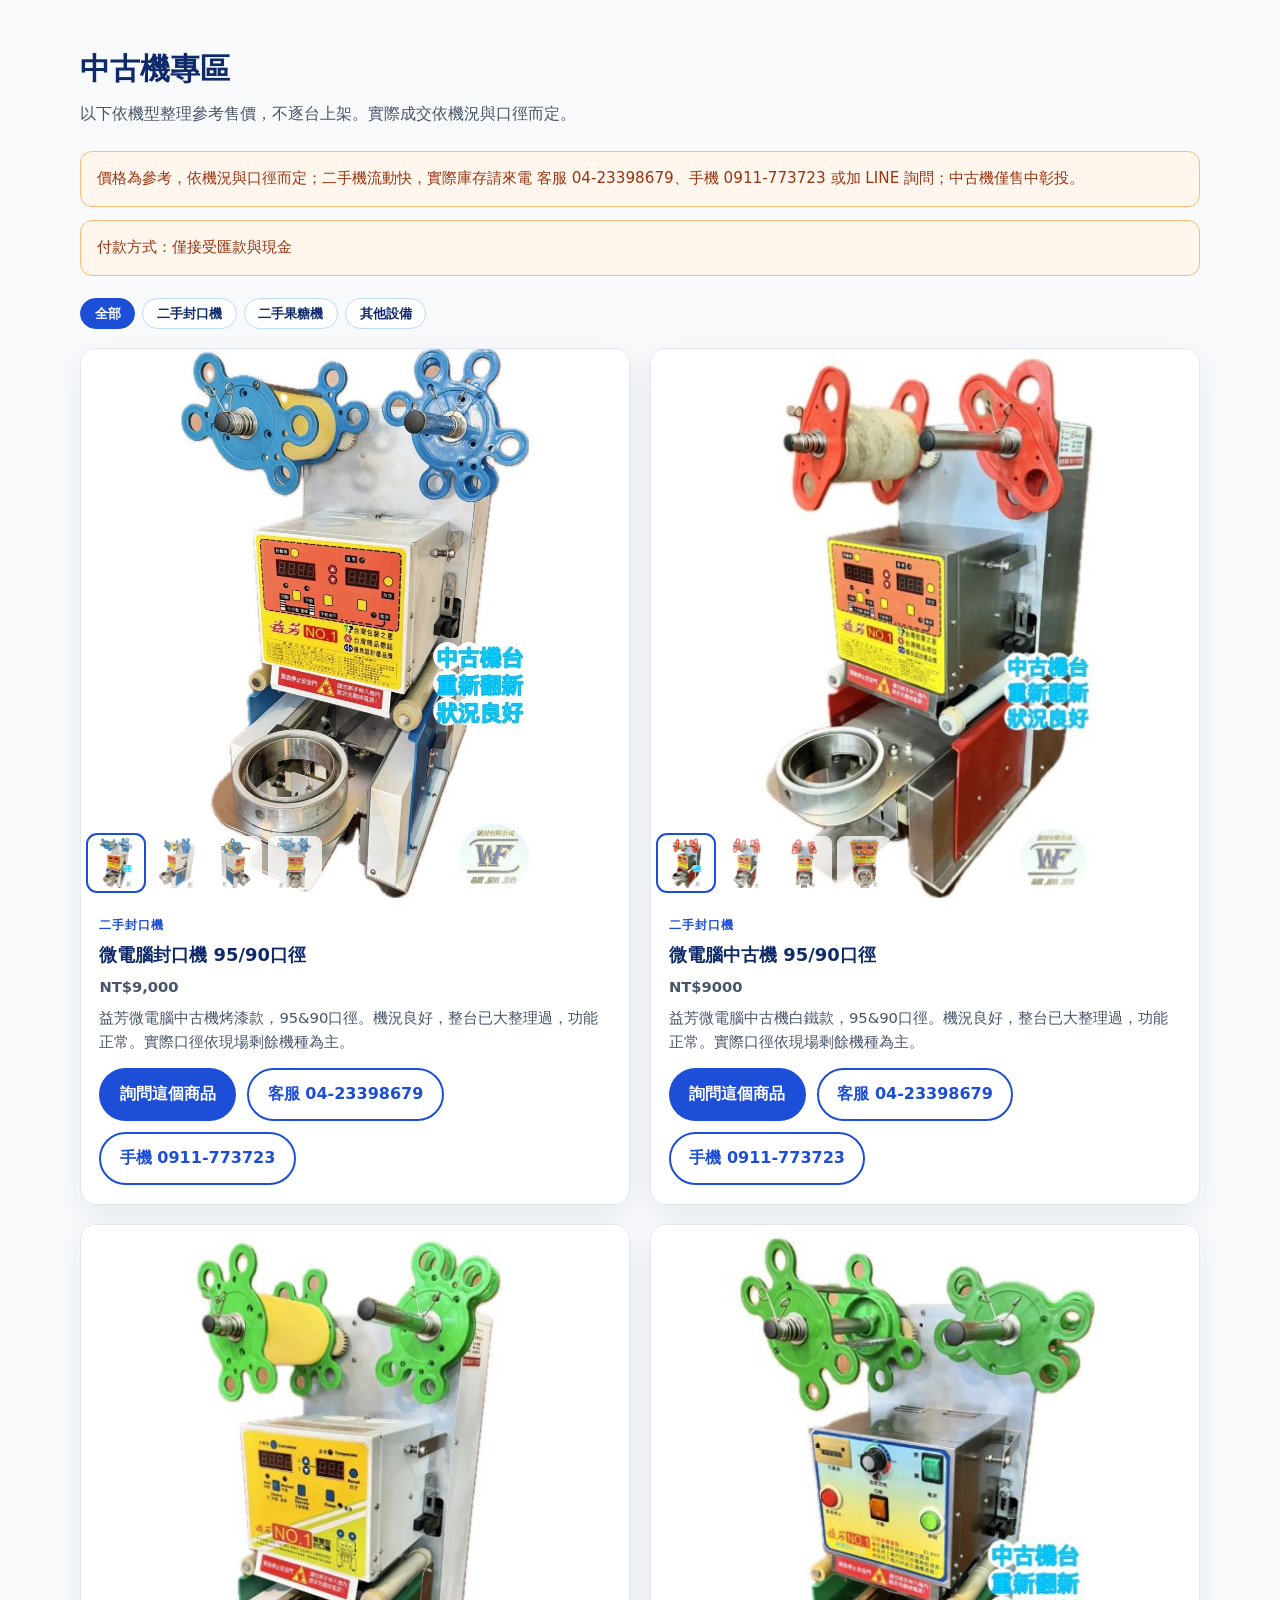
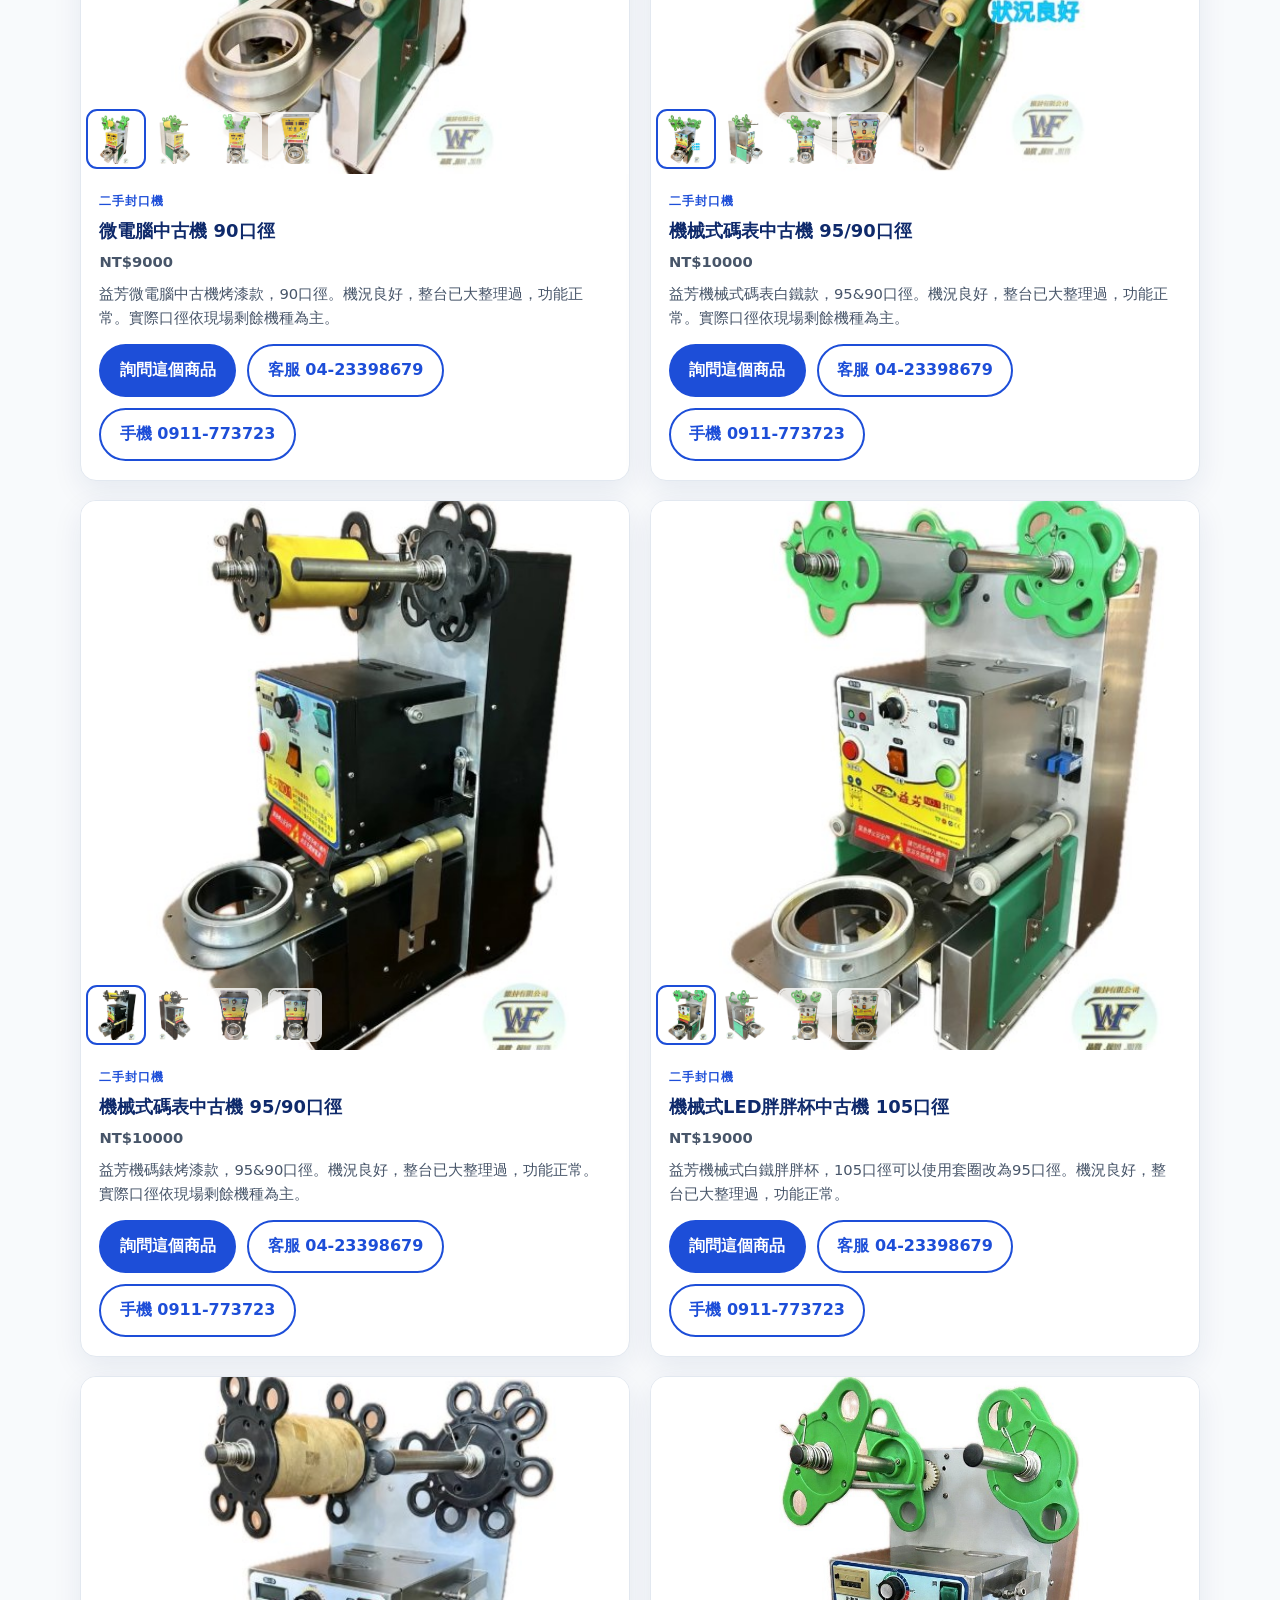
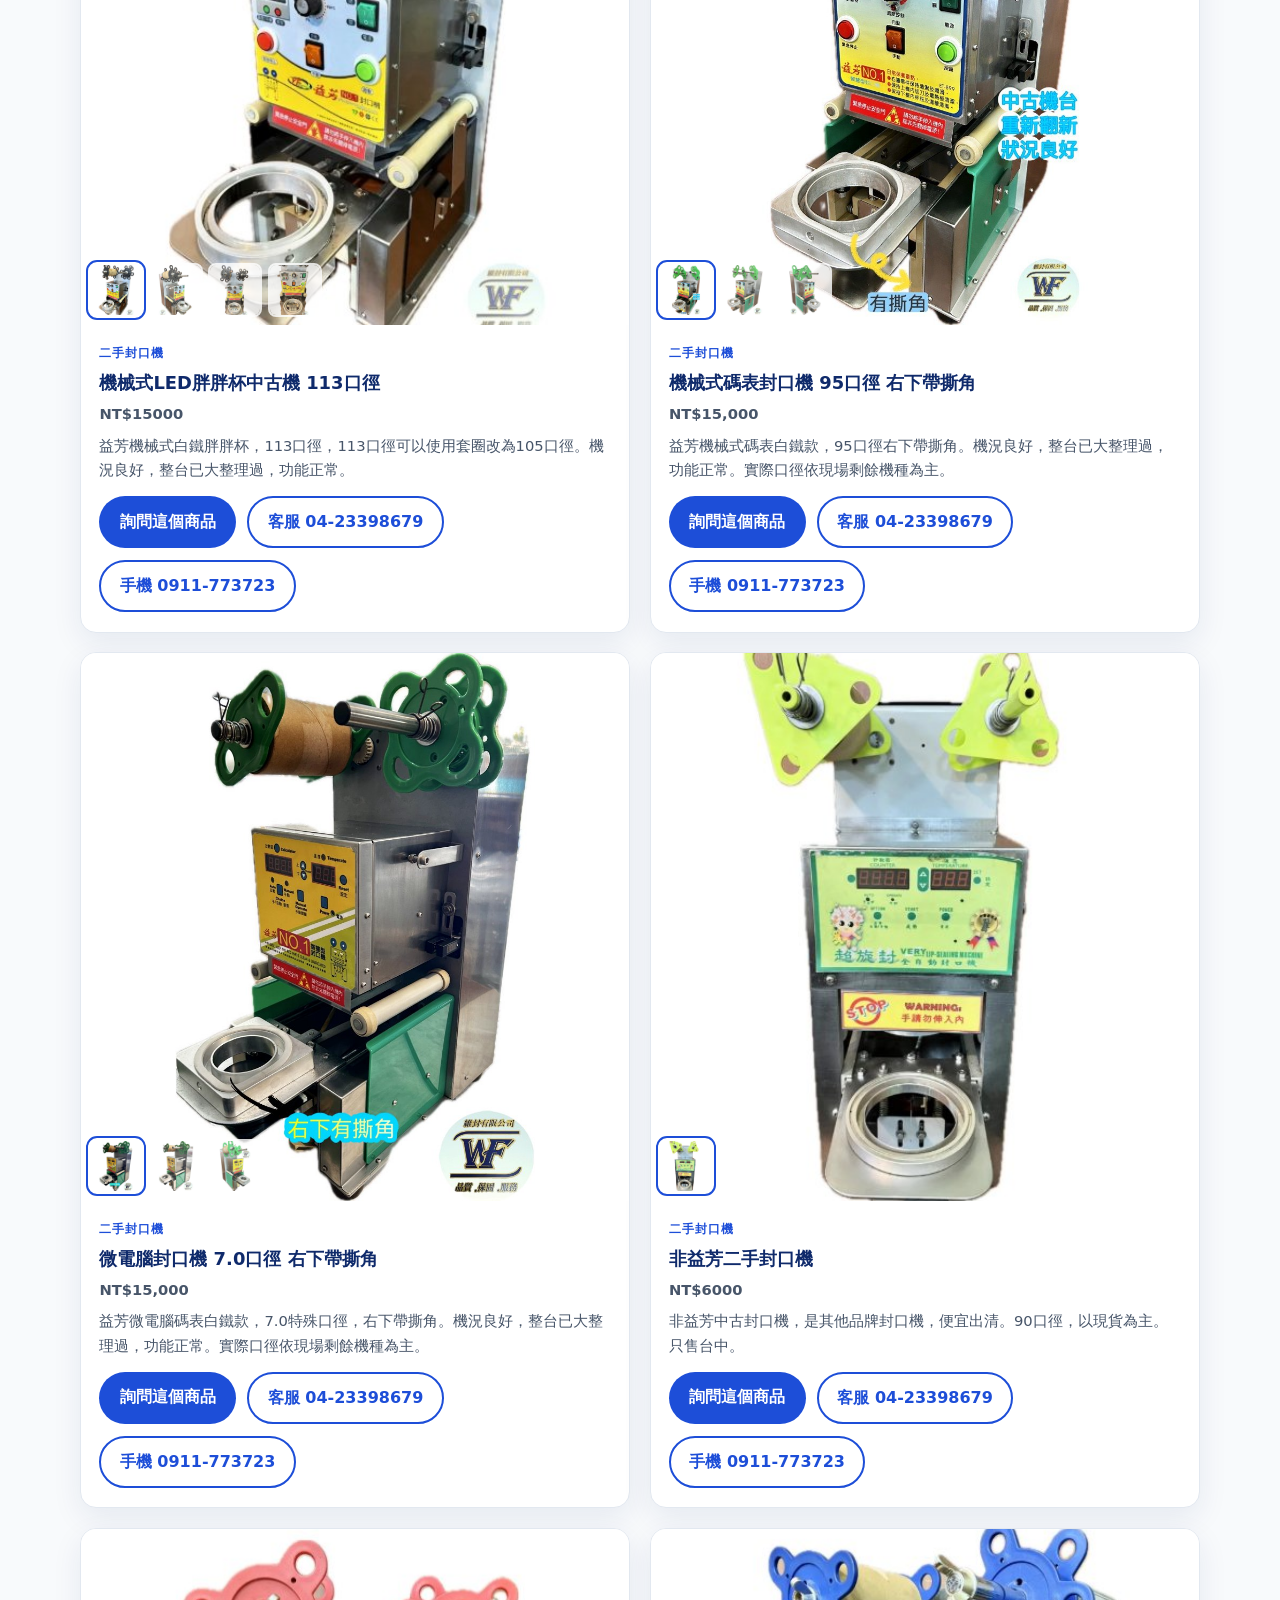
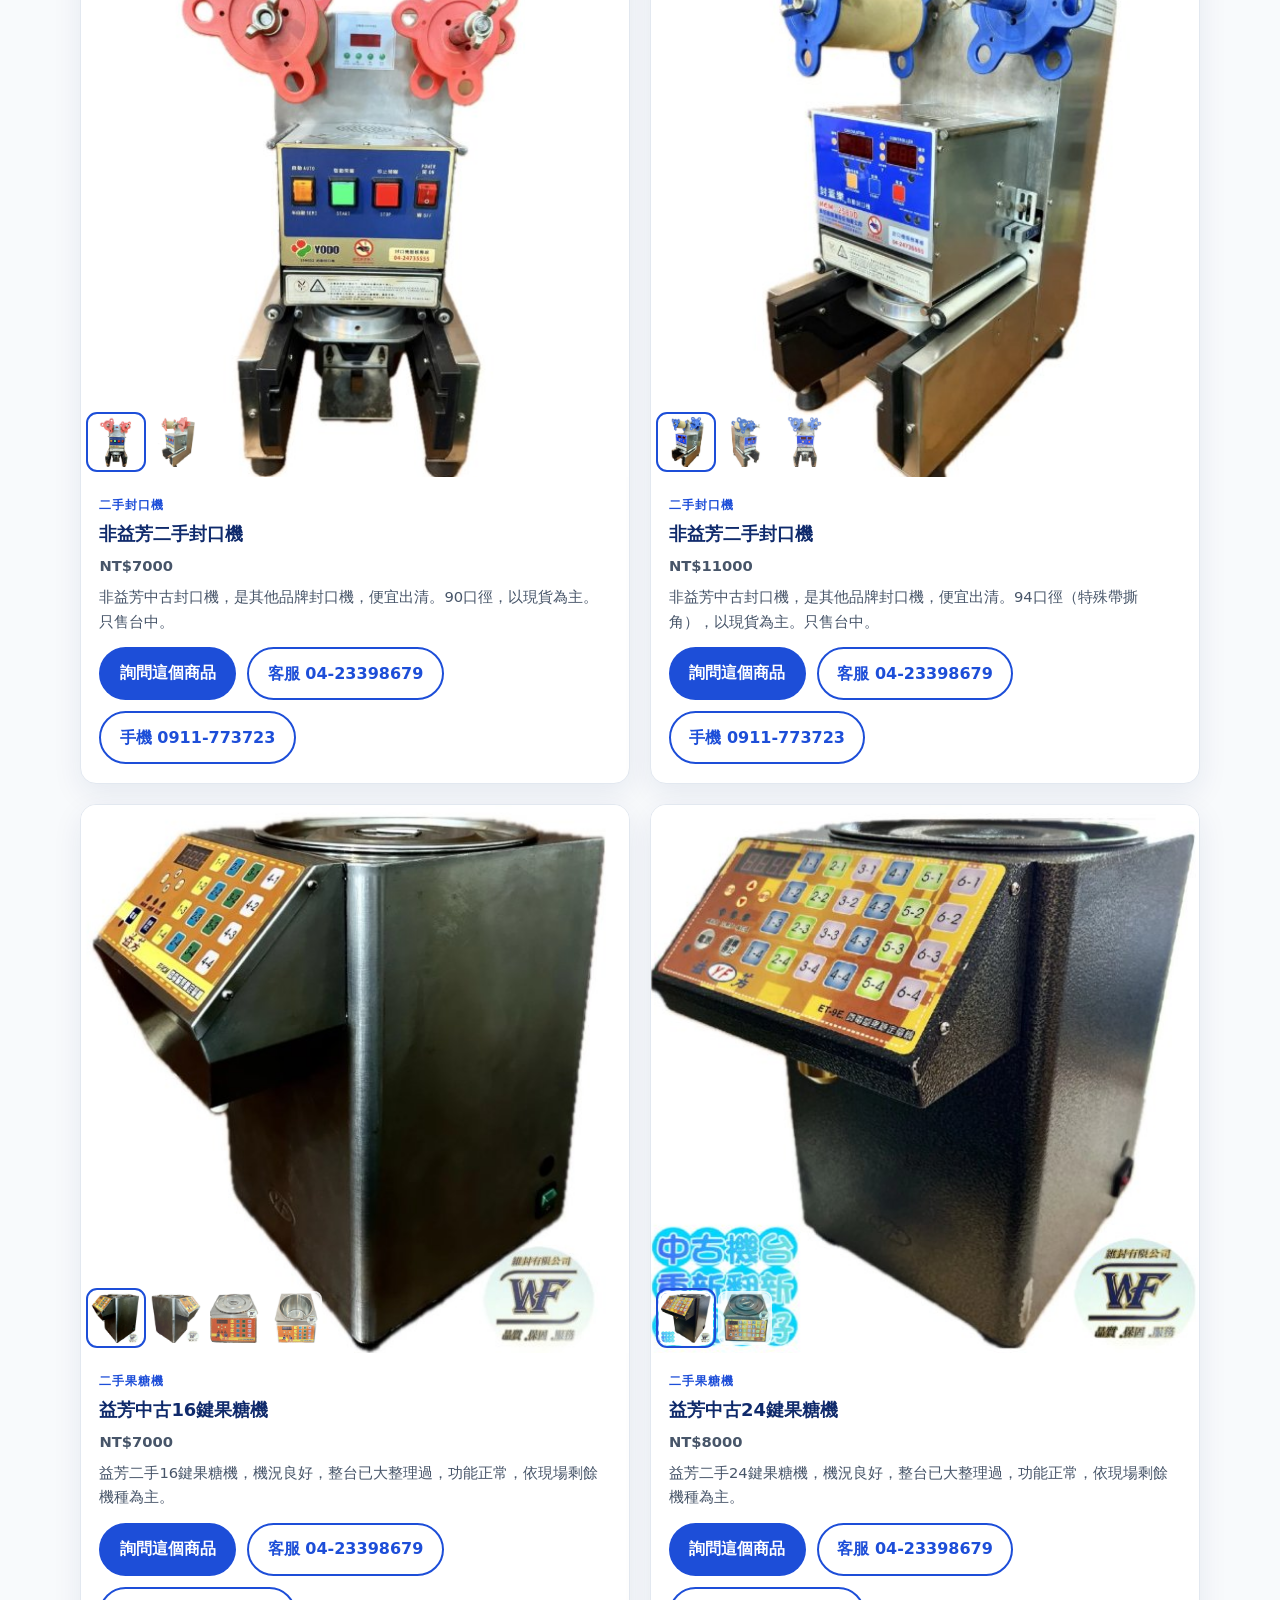
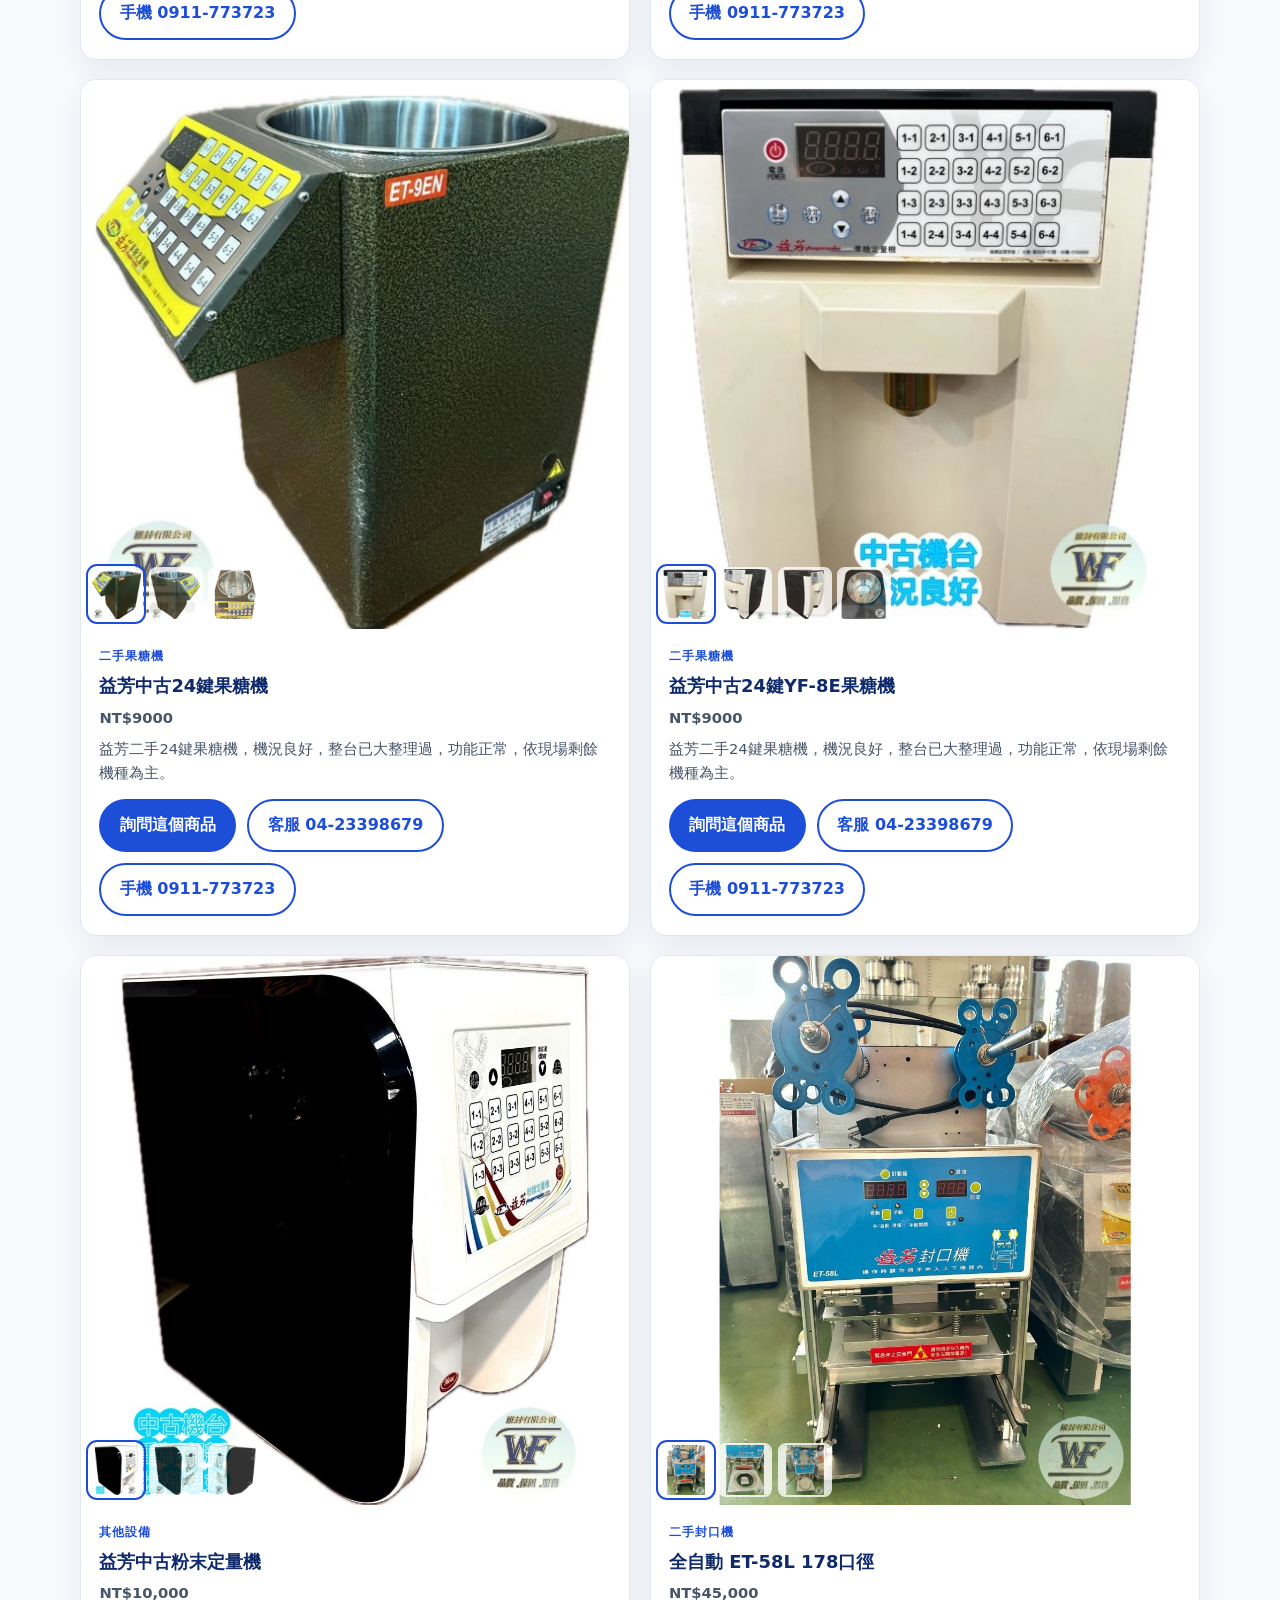
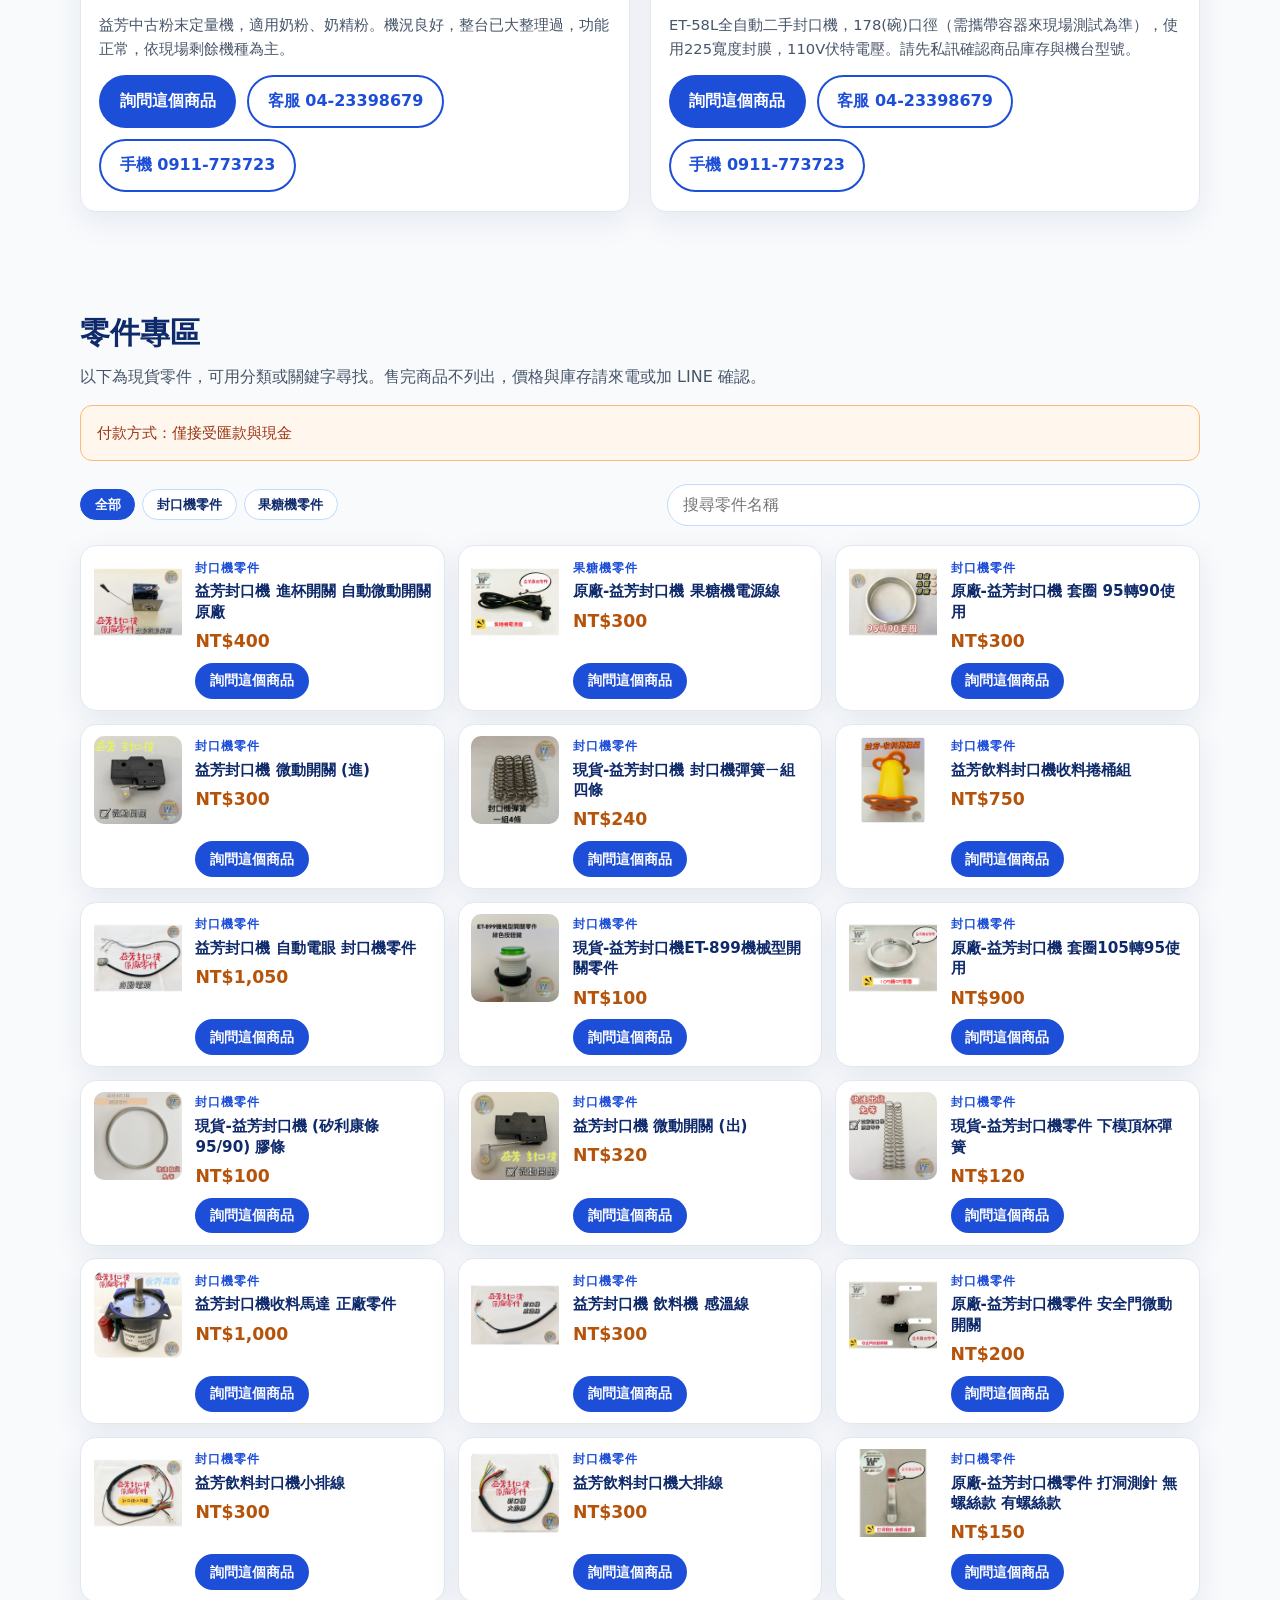
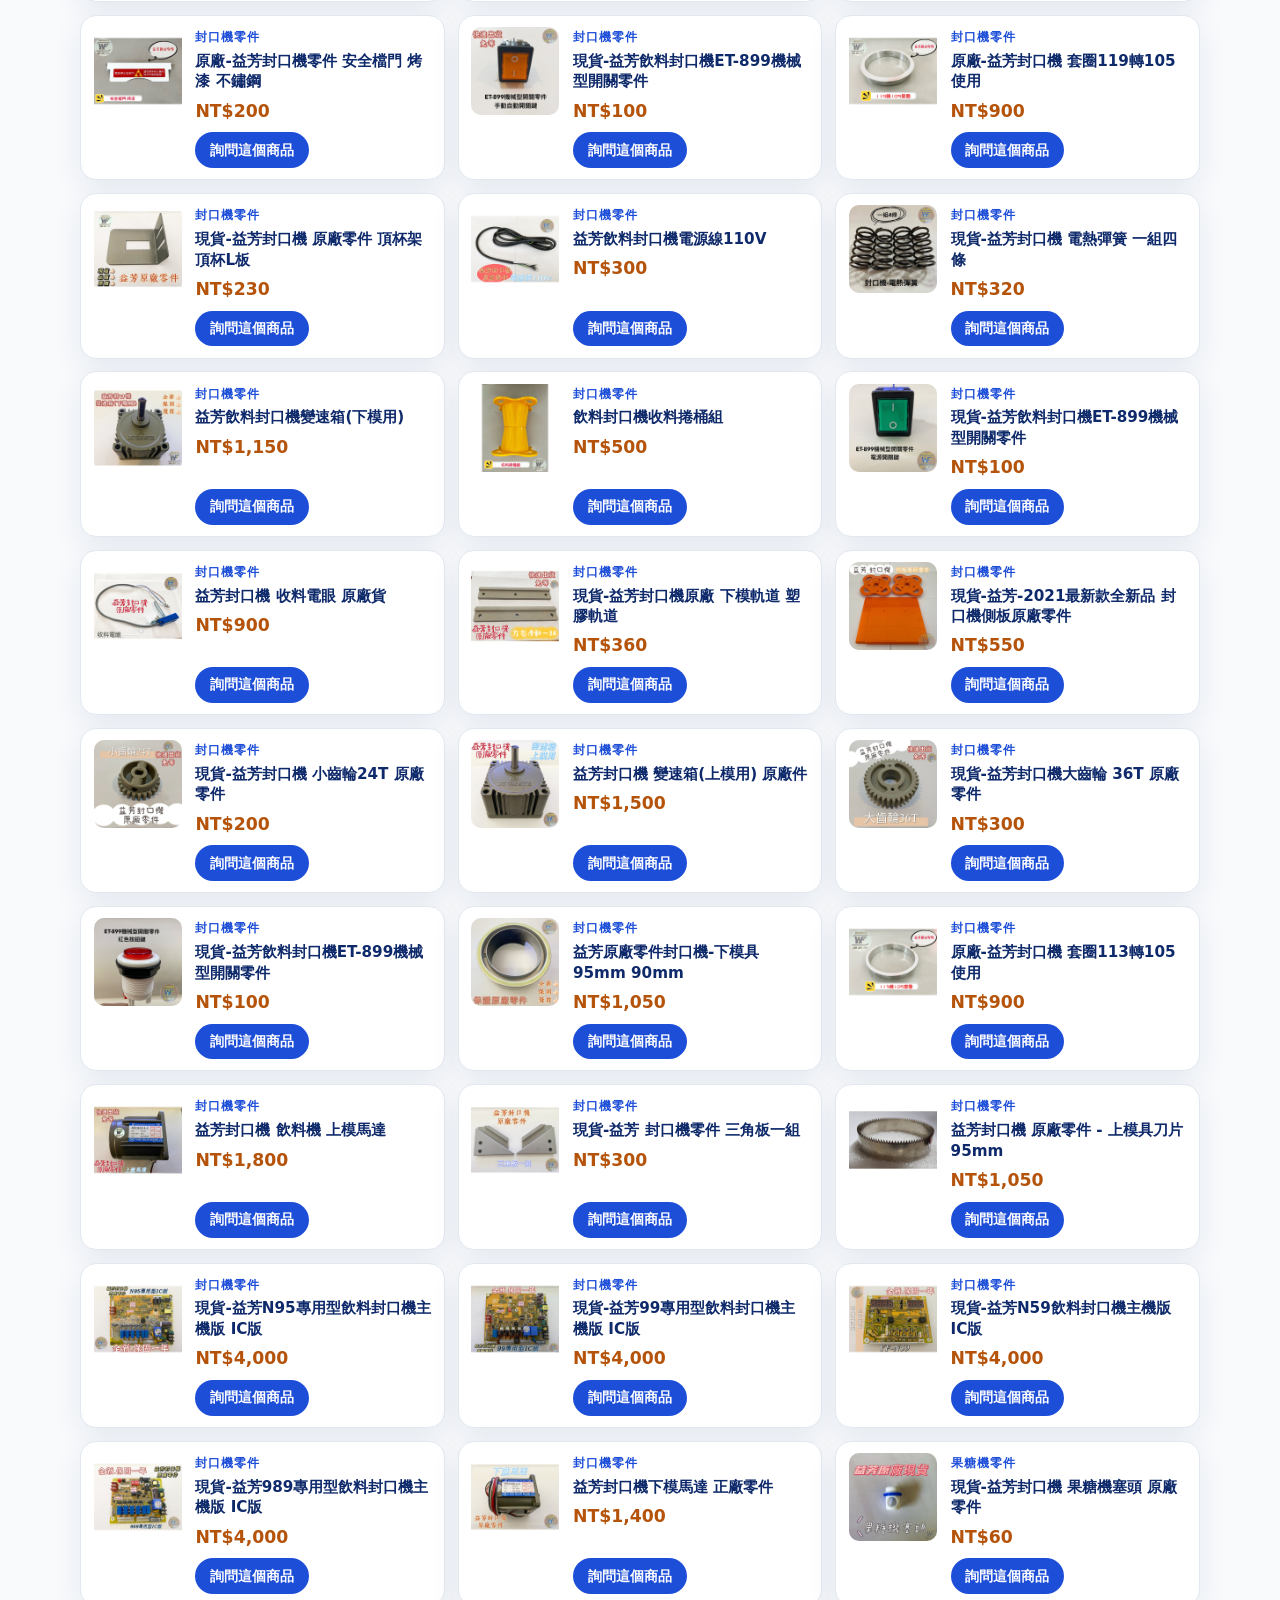
==== commit 33a8a58c: "更新官網內容" ====
--- a/index.html
+++ b/index.html
@@ -72,7 +72,7 @@
         </div>
         <div class="meta-row">
           <span>蝦皮評價 5.0 星（1,453 則評價）</span>
-          <span>經營 10 年</span>
+          <span>經營 12 年</span>
           <span>週一至週五 9:00–18:00（12:00–13:00 午休）</span>
         </div>
       </div>
@@ -595,7 +595,7 @@
             <dt>營業時間</dt>
             <dd>週一至週五 9:00–18:00（12:00–13:00 午休）</dd>
             <dt>蝦皮賣場</dt>
-            <dd><a href="#" rel="noopener noreferrer" target="_blank">#</a>（5.0 星，1,453 則評價，經營 10 年）</dd>
+            <dd><a href="#" rel="noopener noreferrer" target="_blank">#</a>（5.0 星，1,453 則評價，經營 12 年）</dd>
           </dl>
           <div class="actions" style="margin-top:1.2rem">
             <a class="btn btn-blue" href="tel:+886423398679">客服 04-23398679</a>
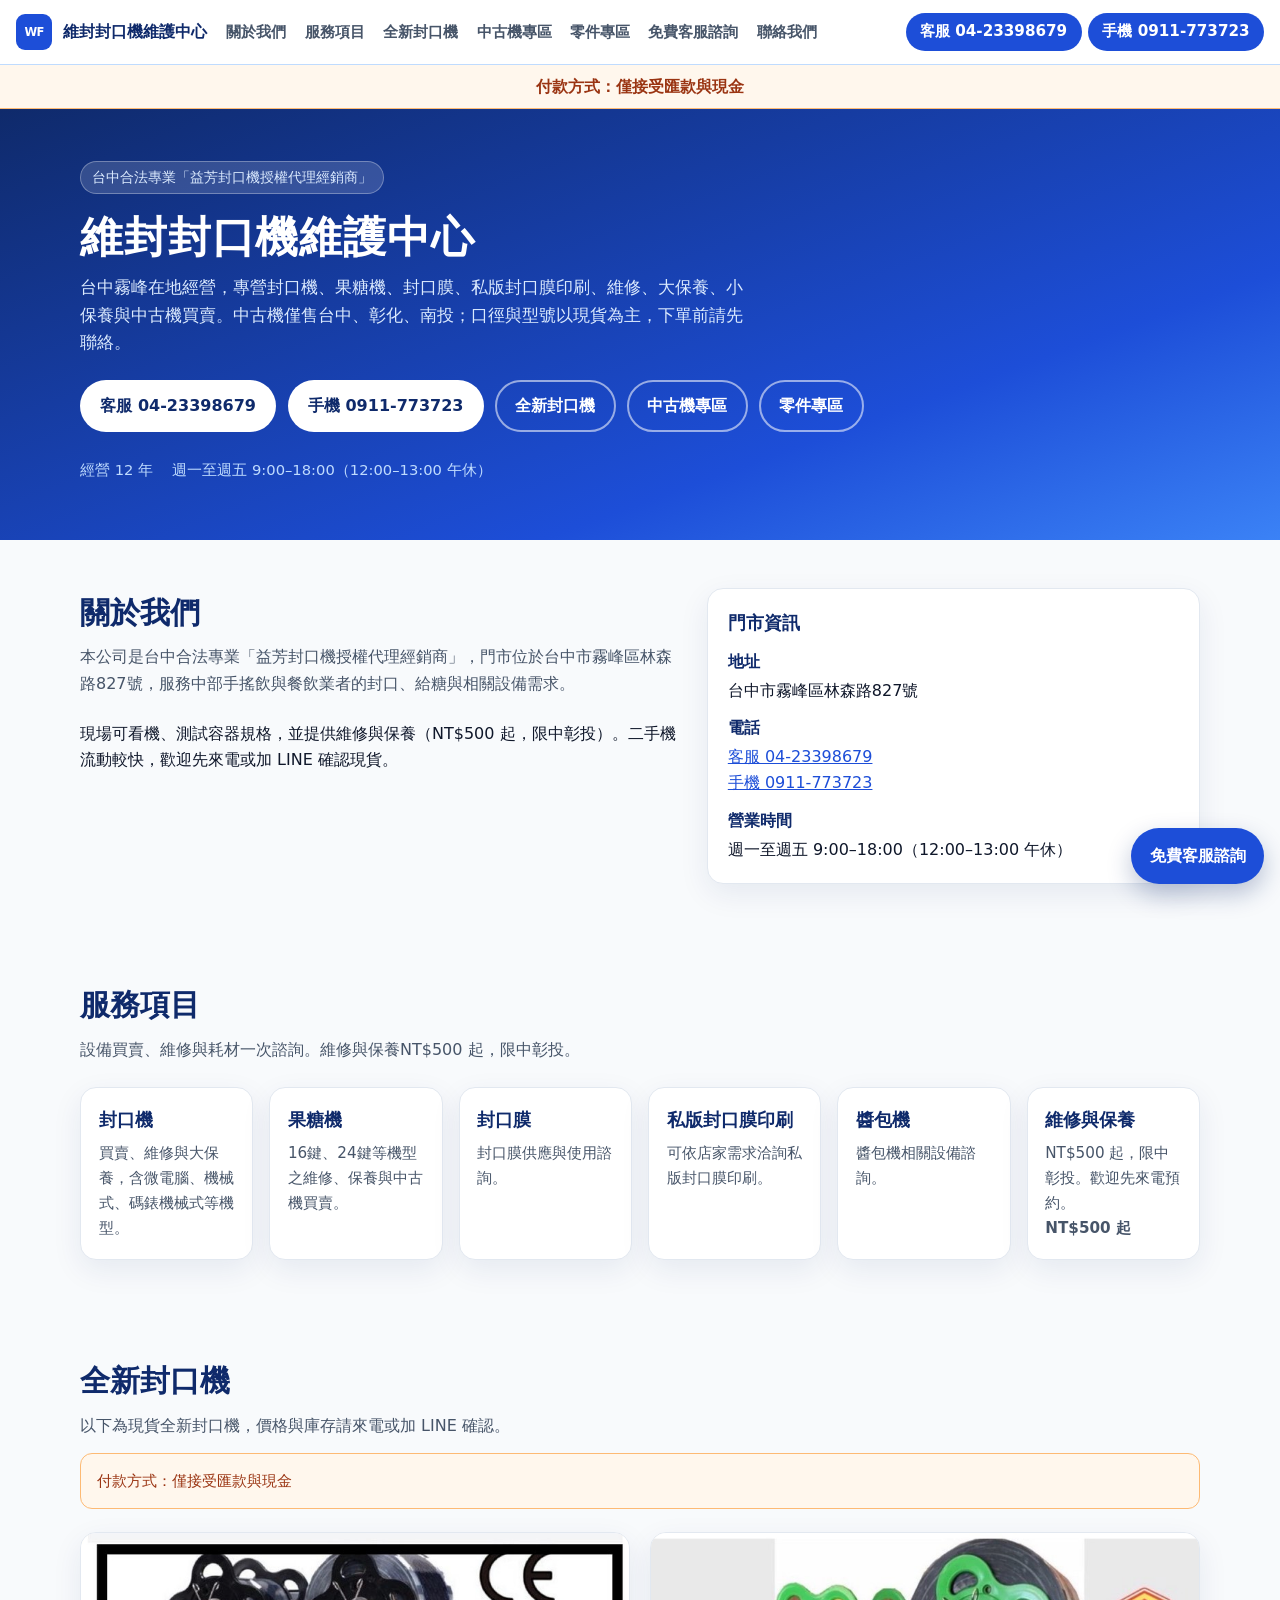
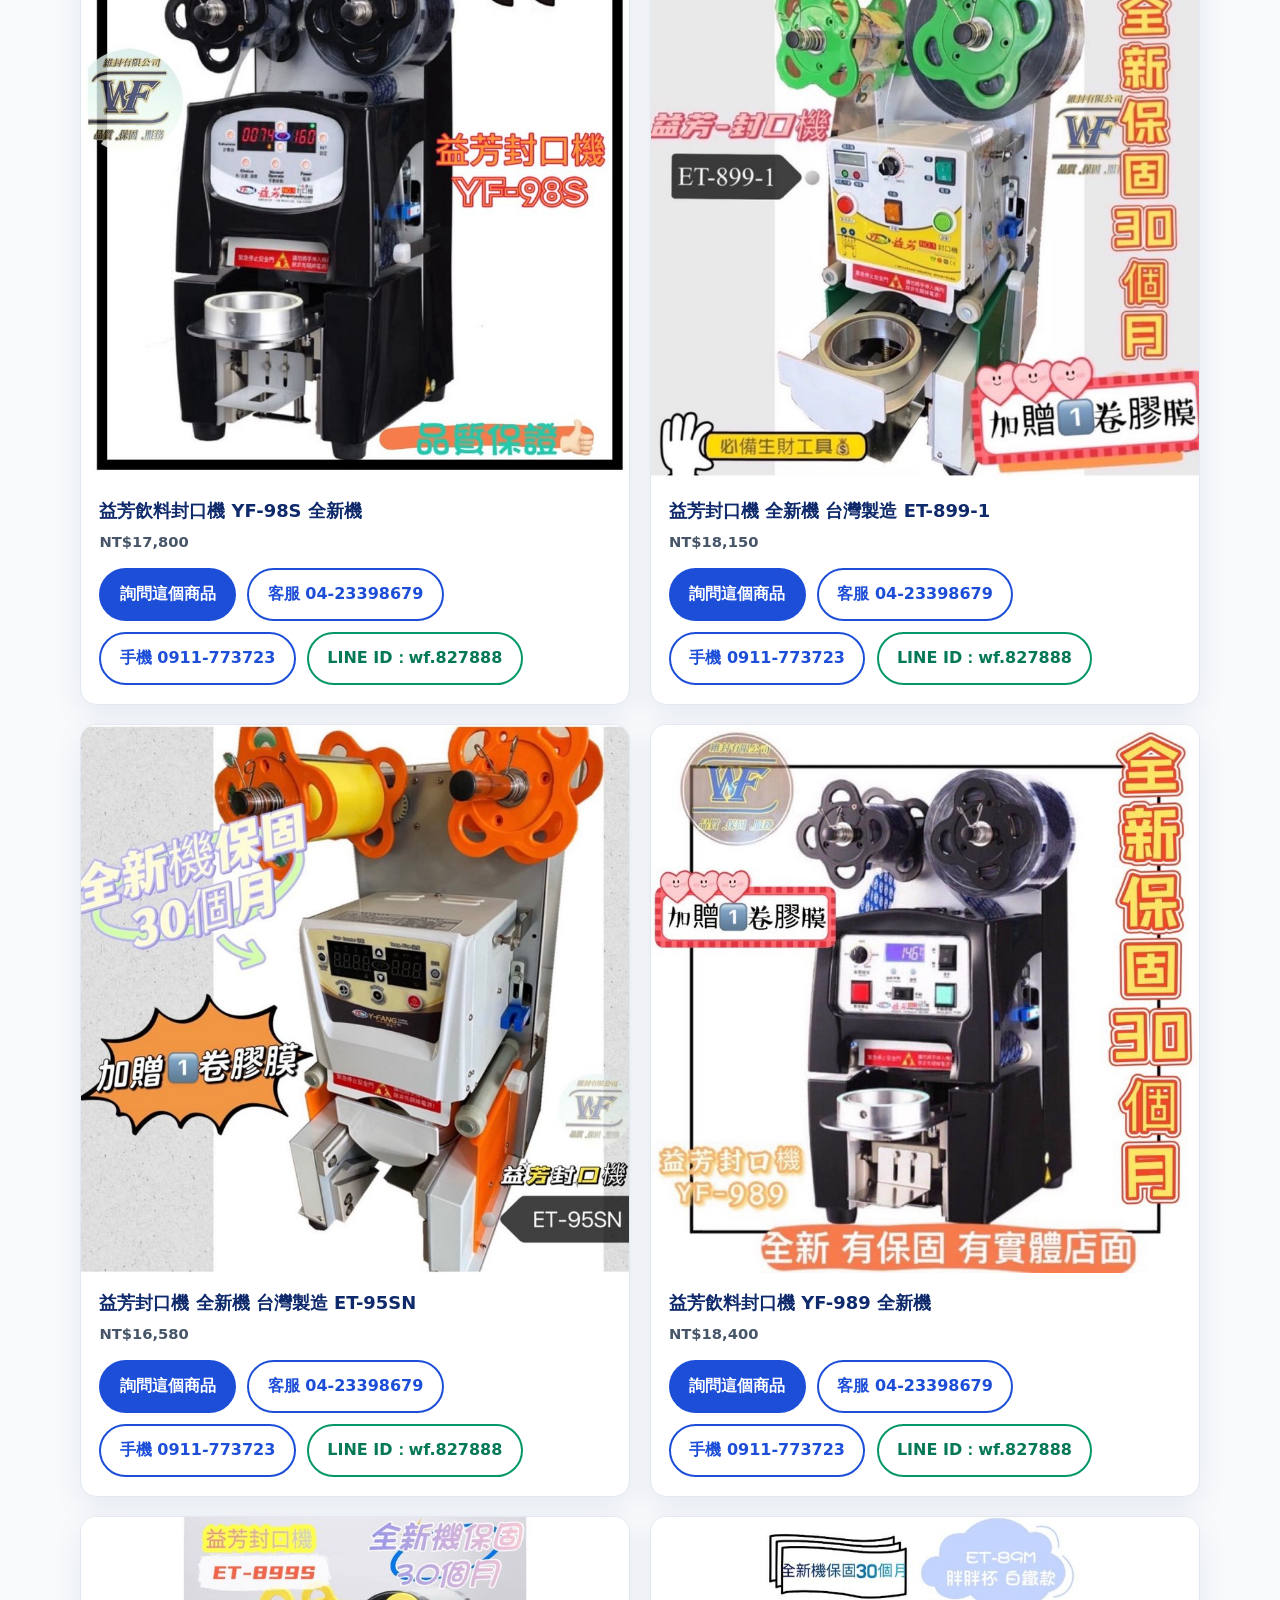
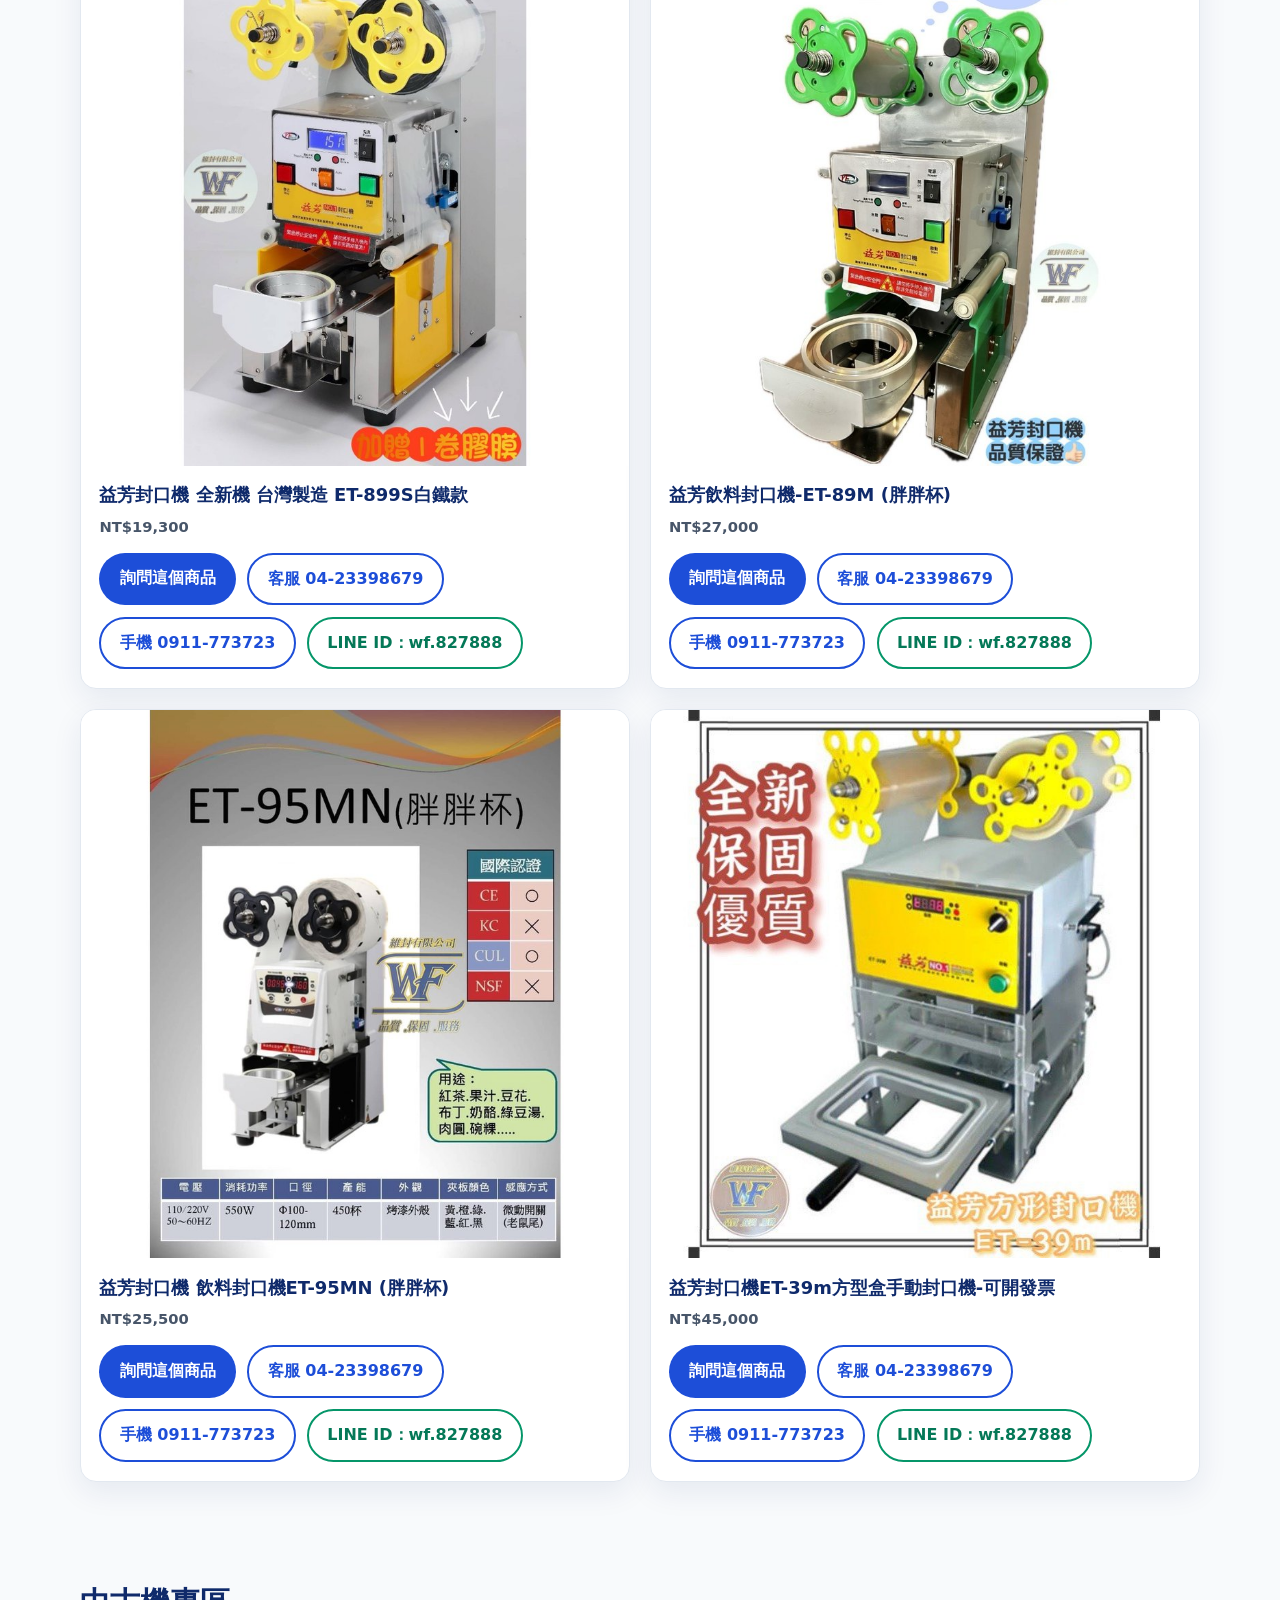
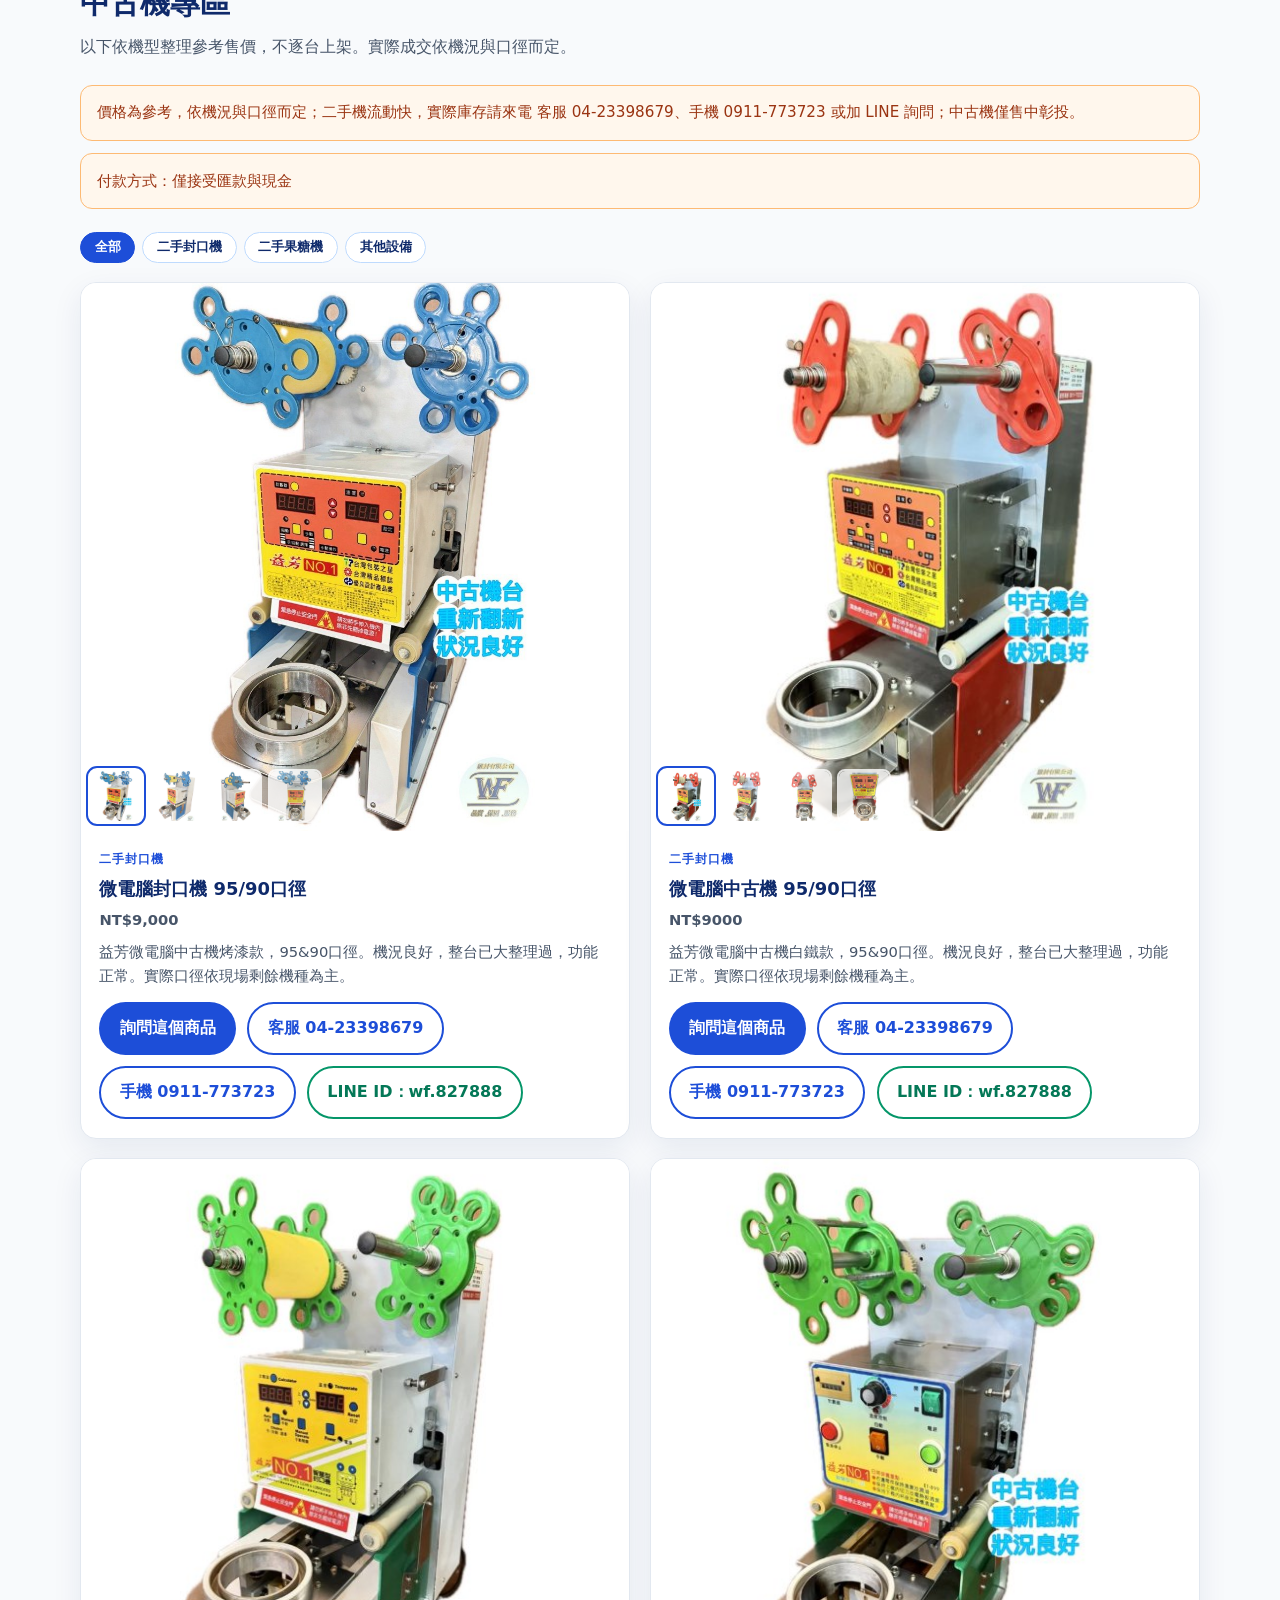
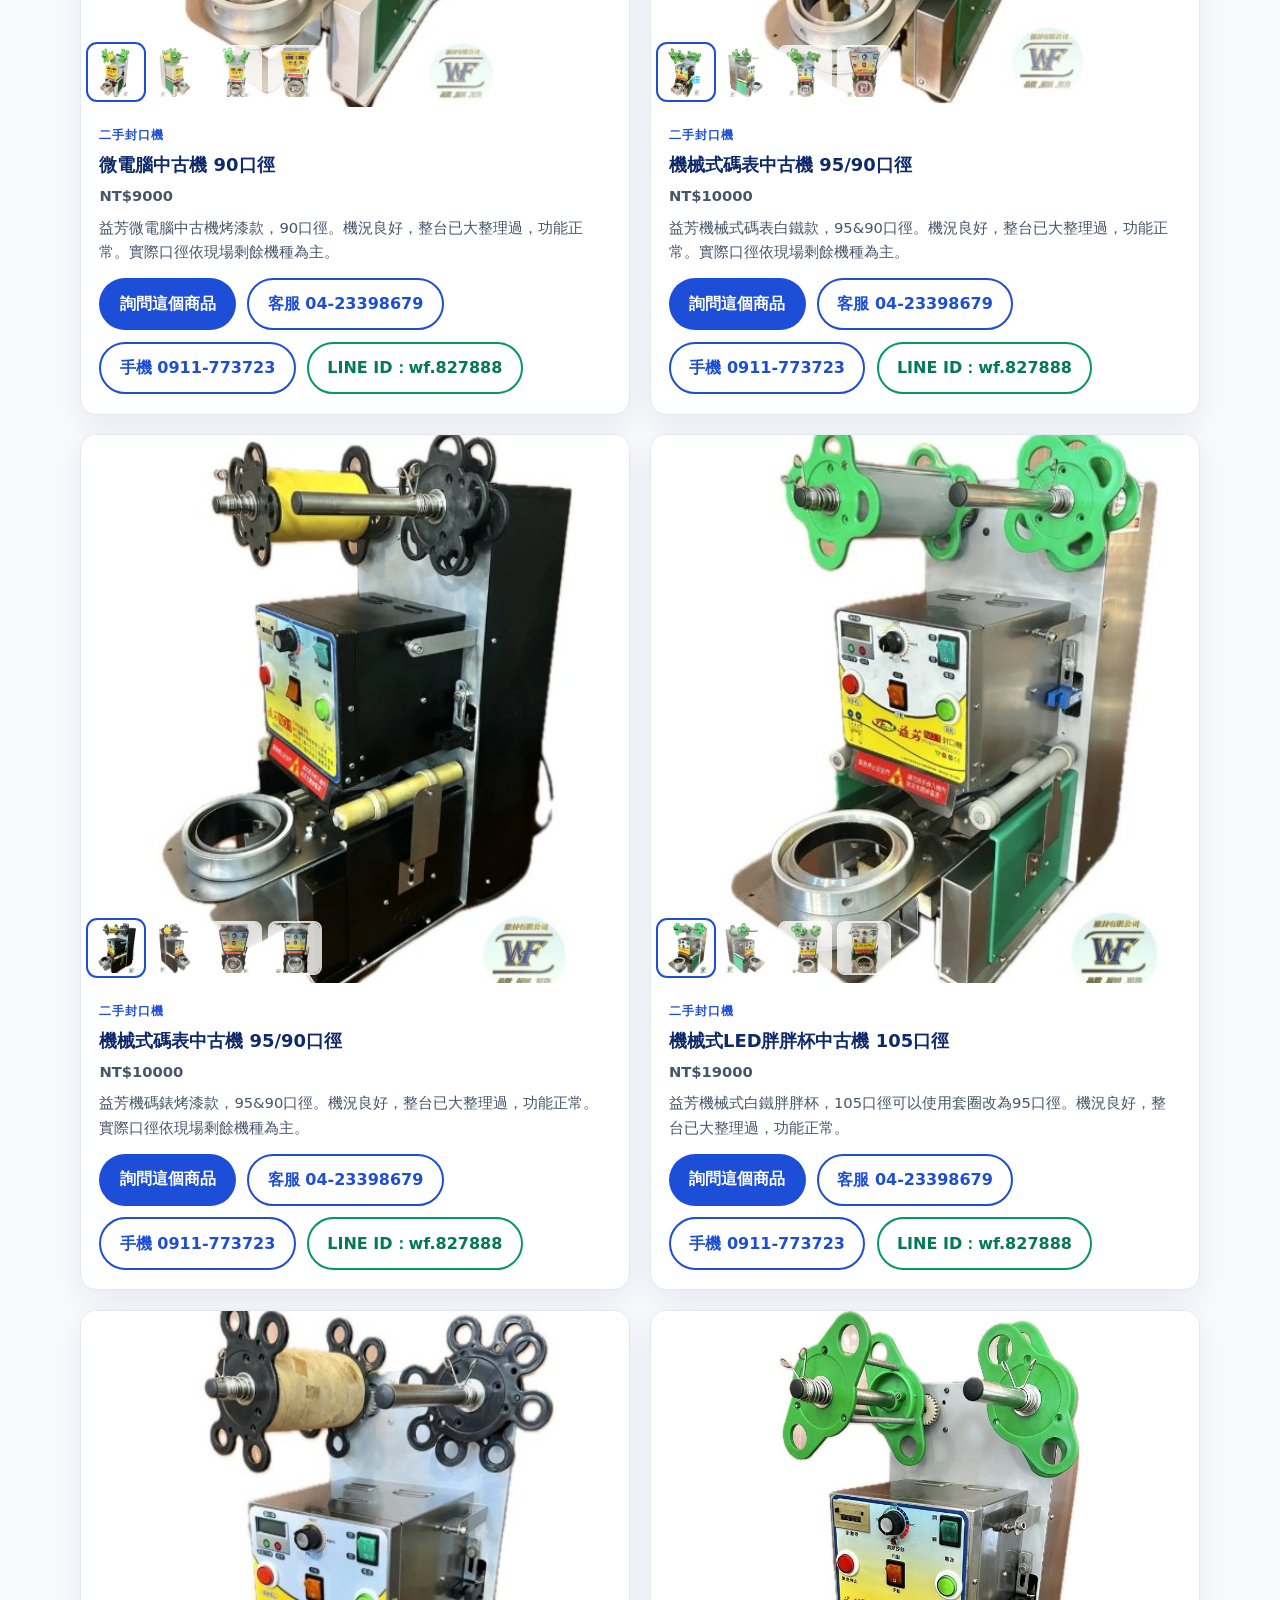
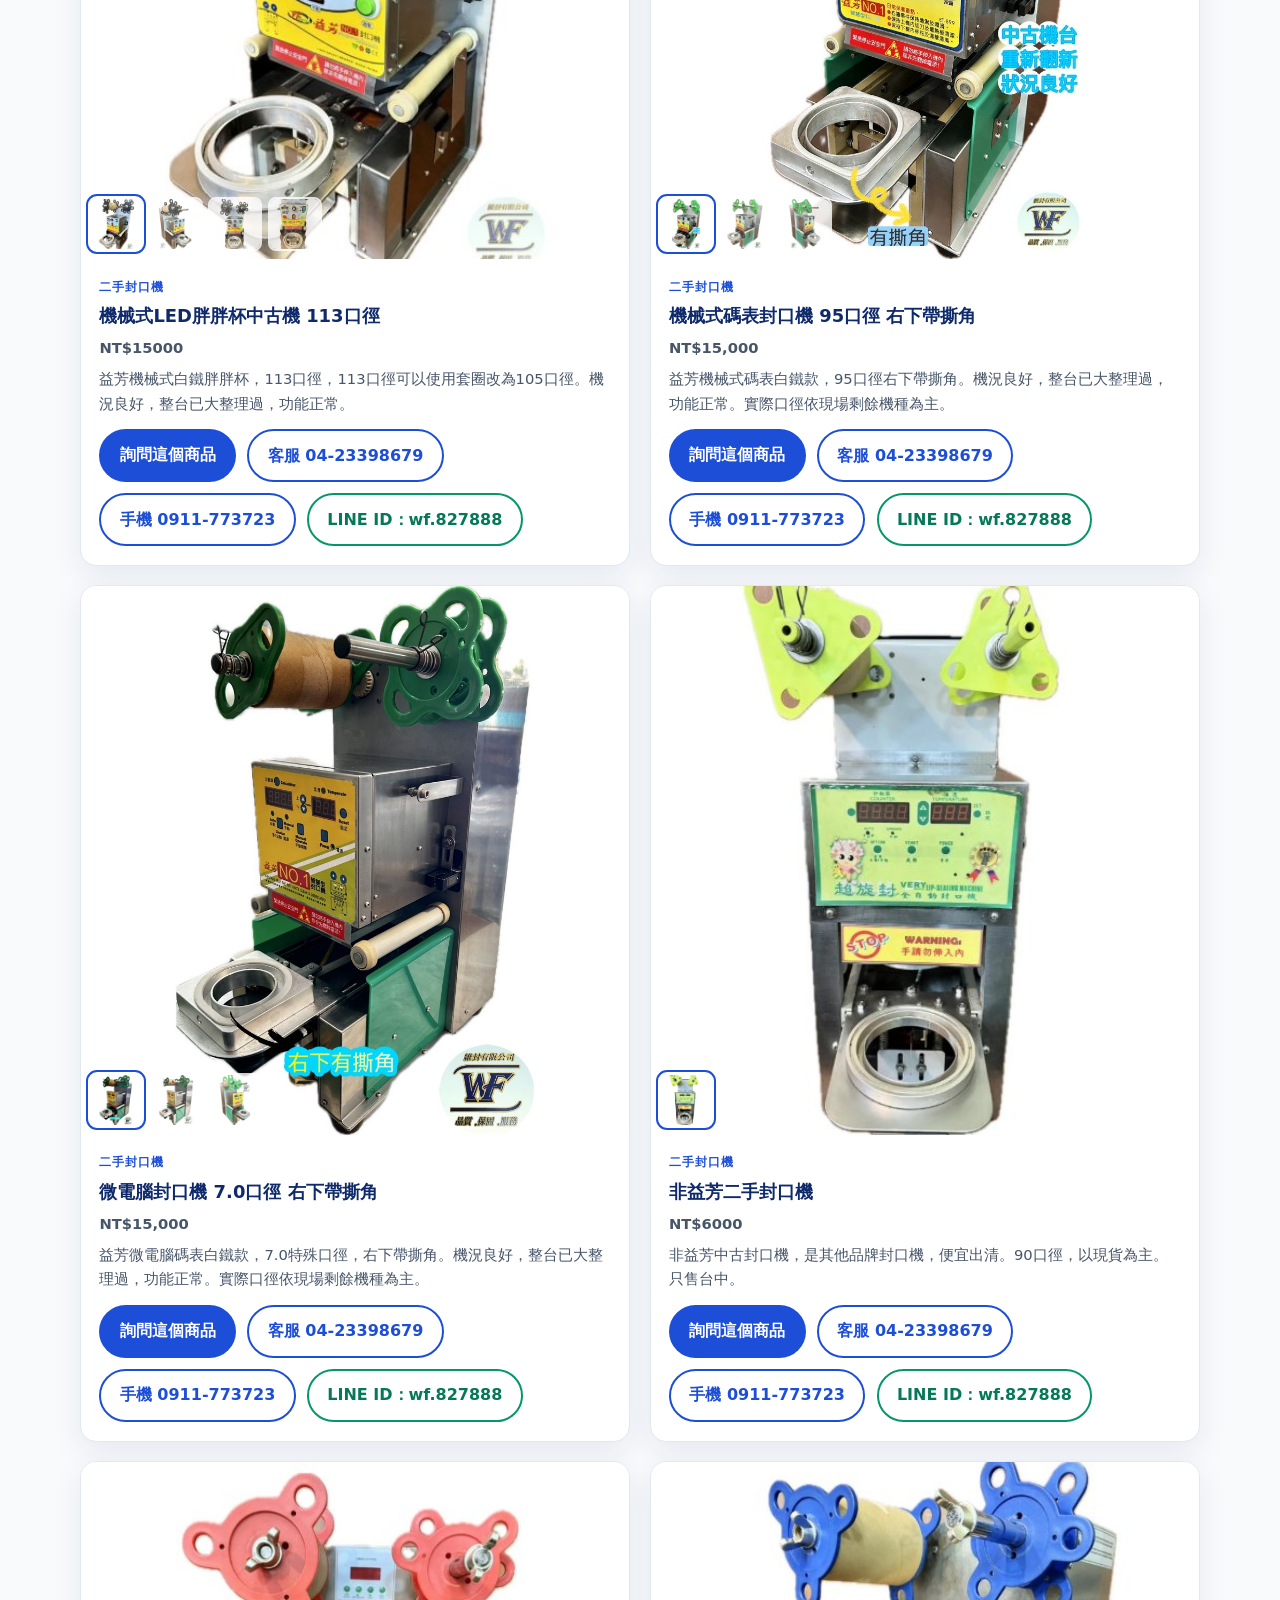
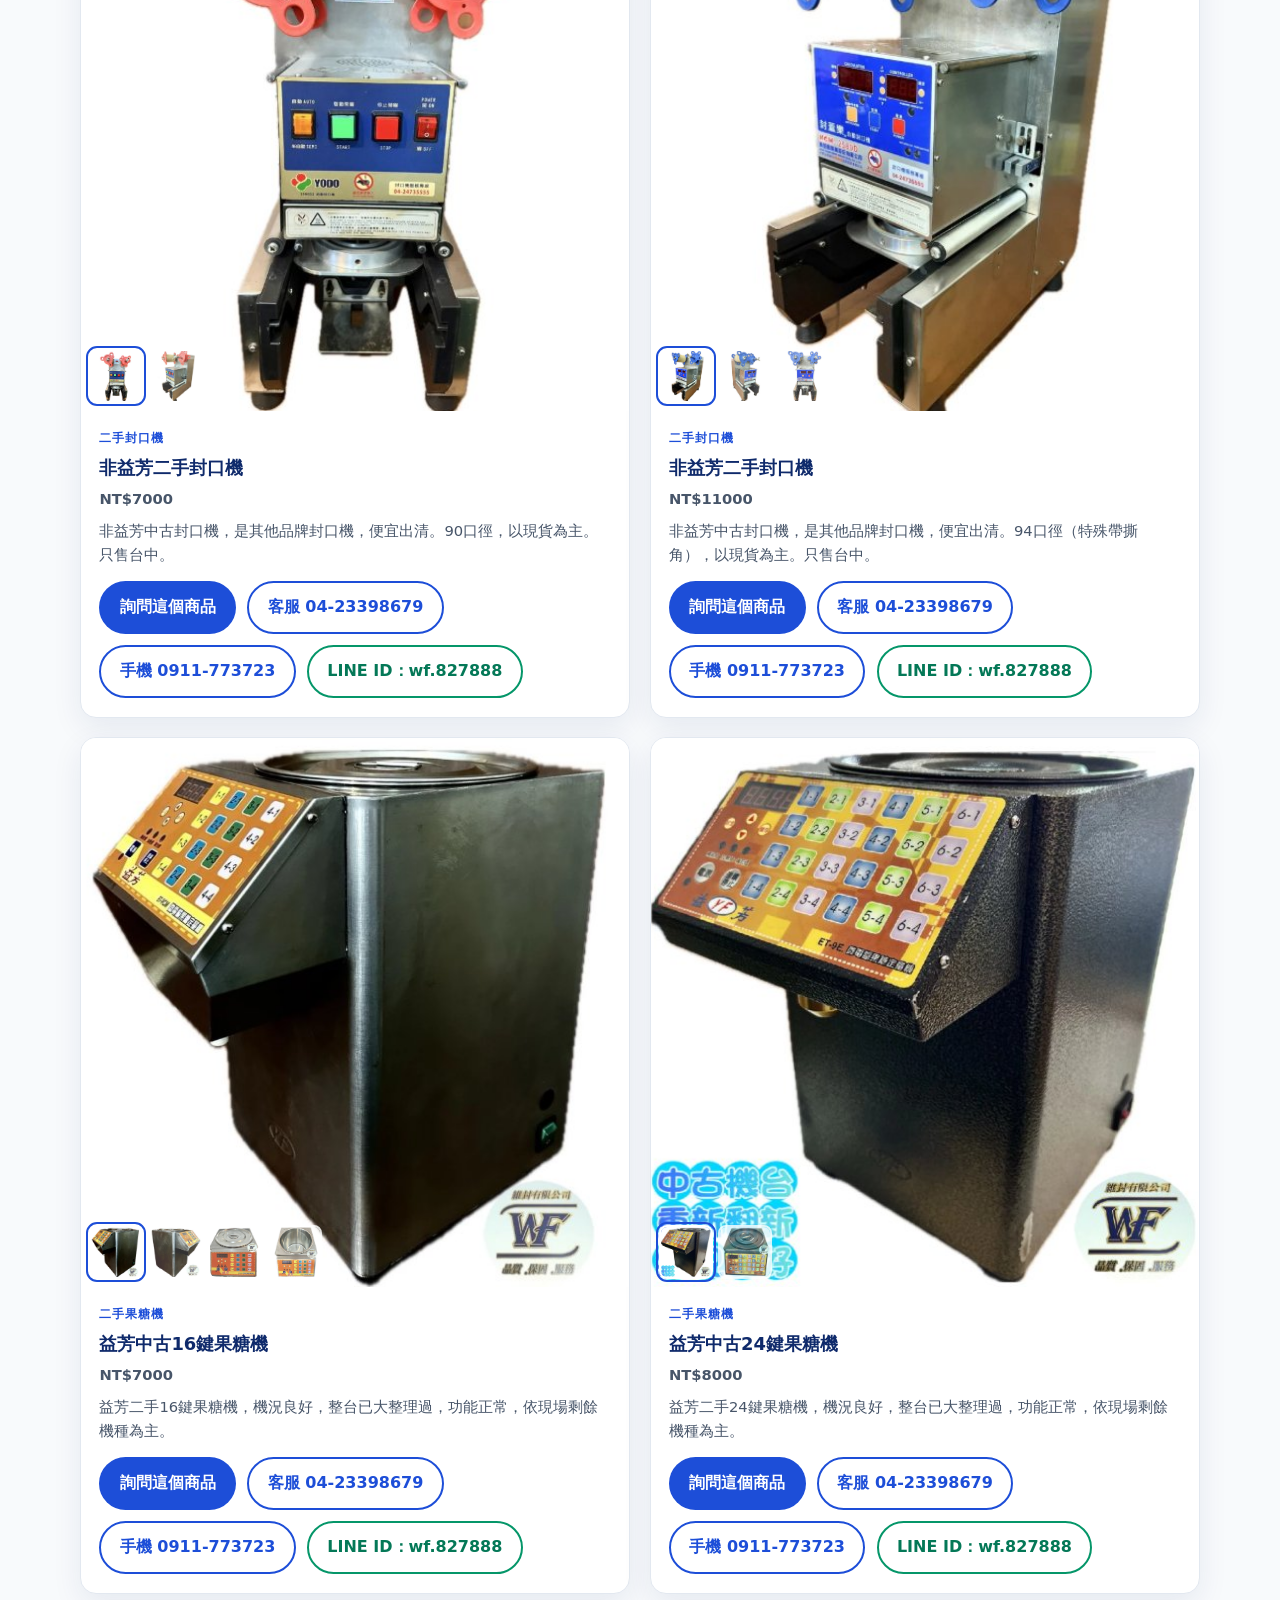
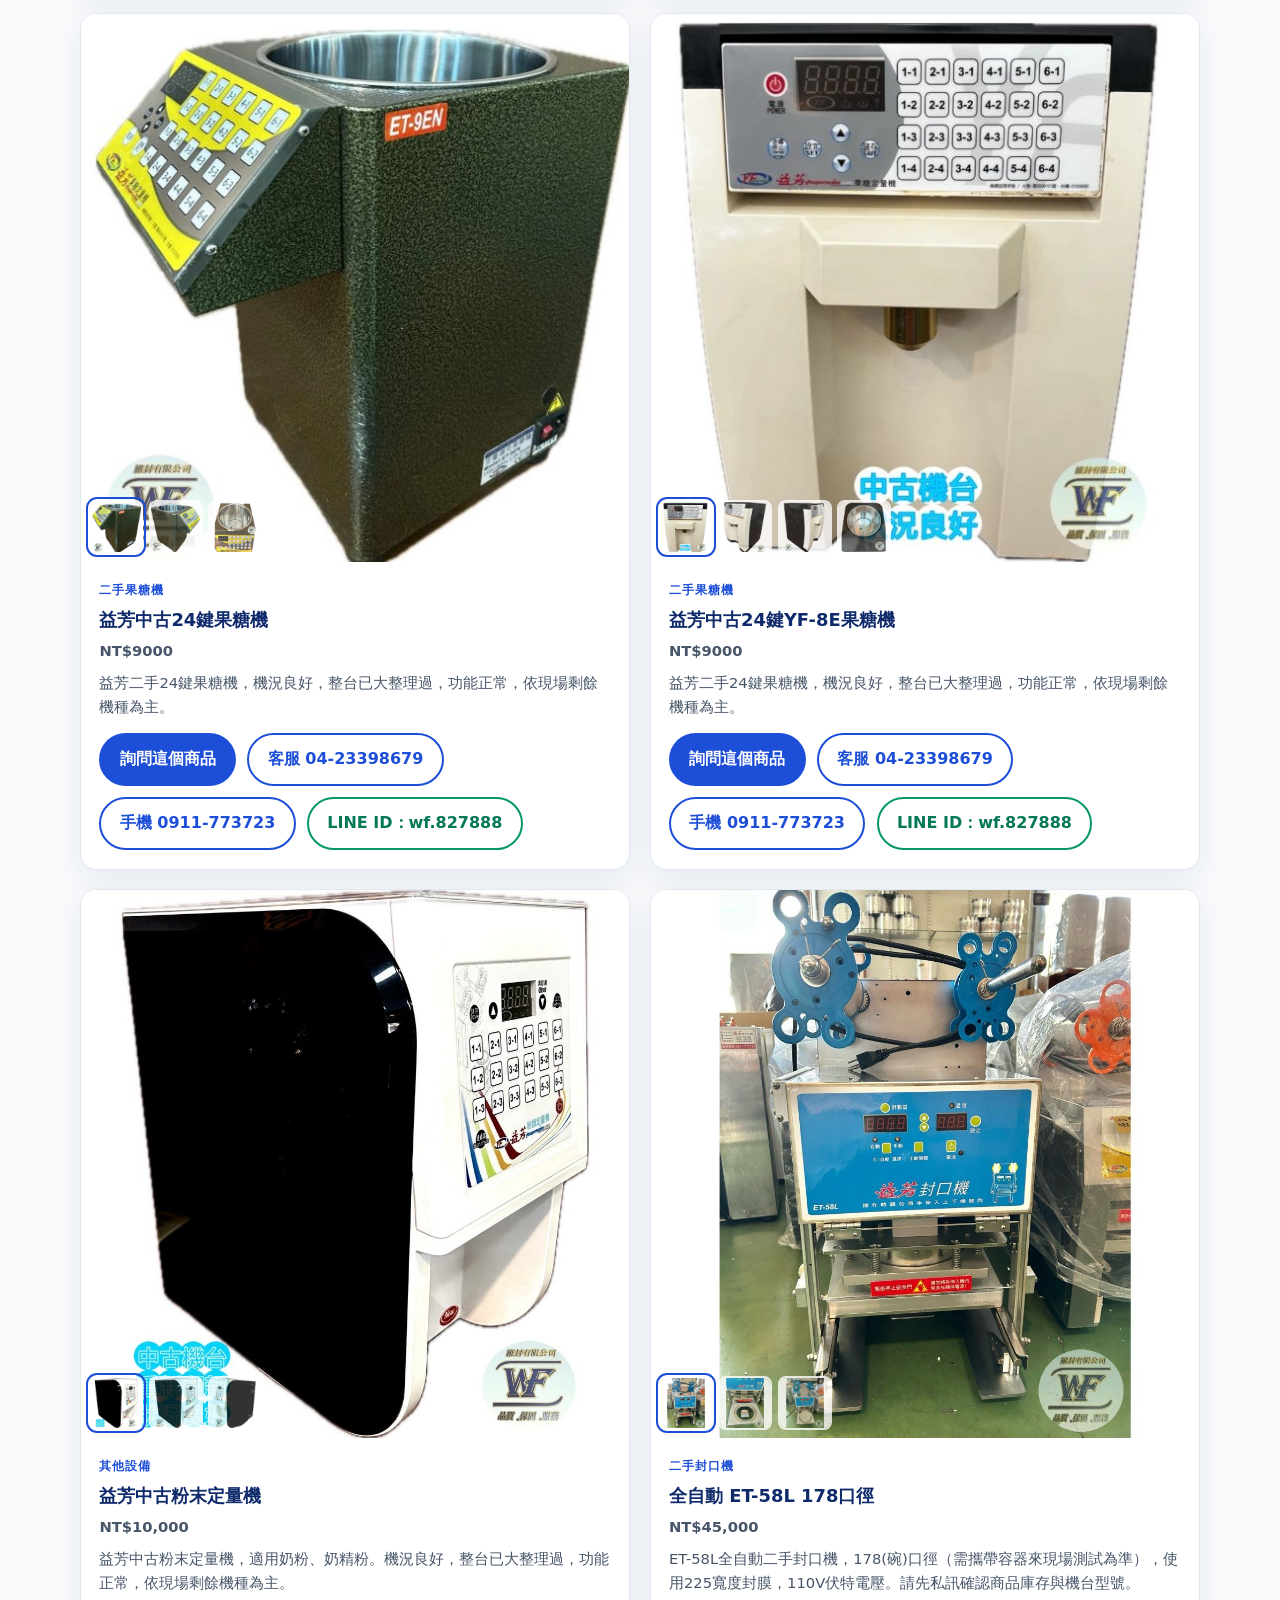
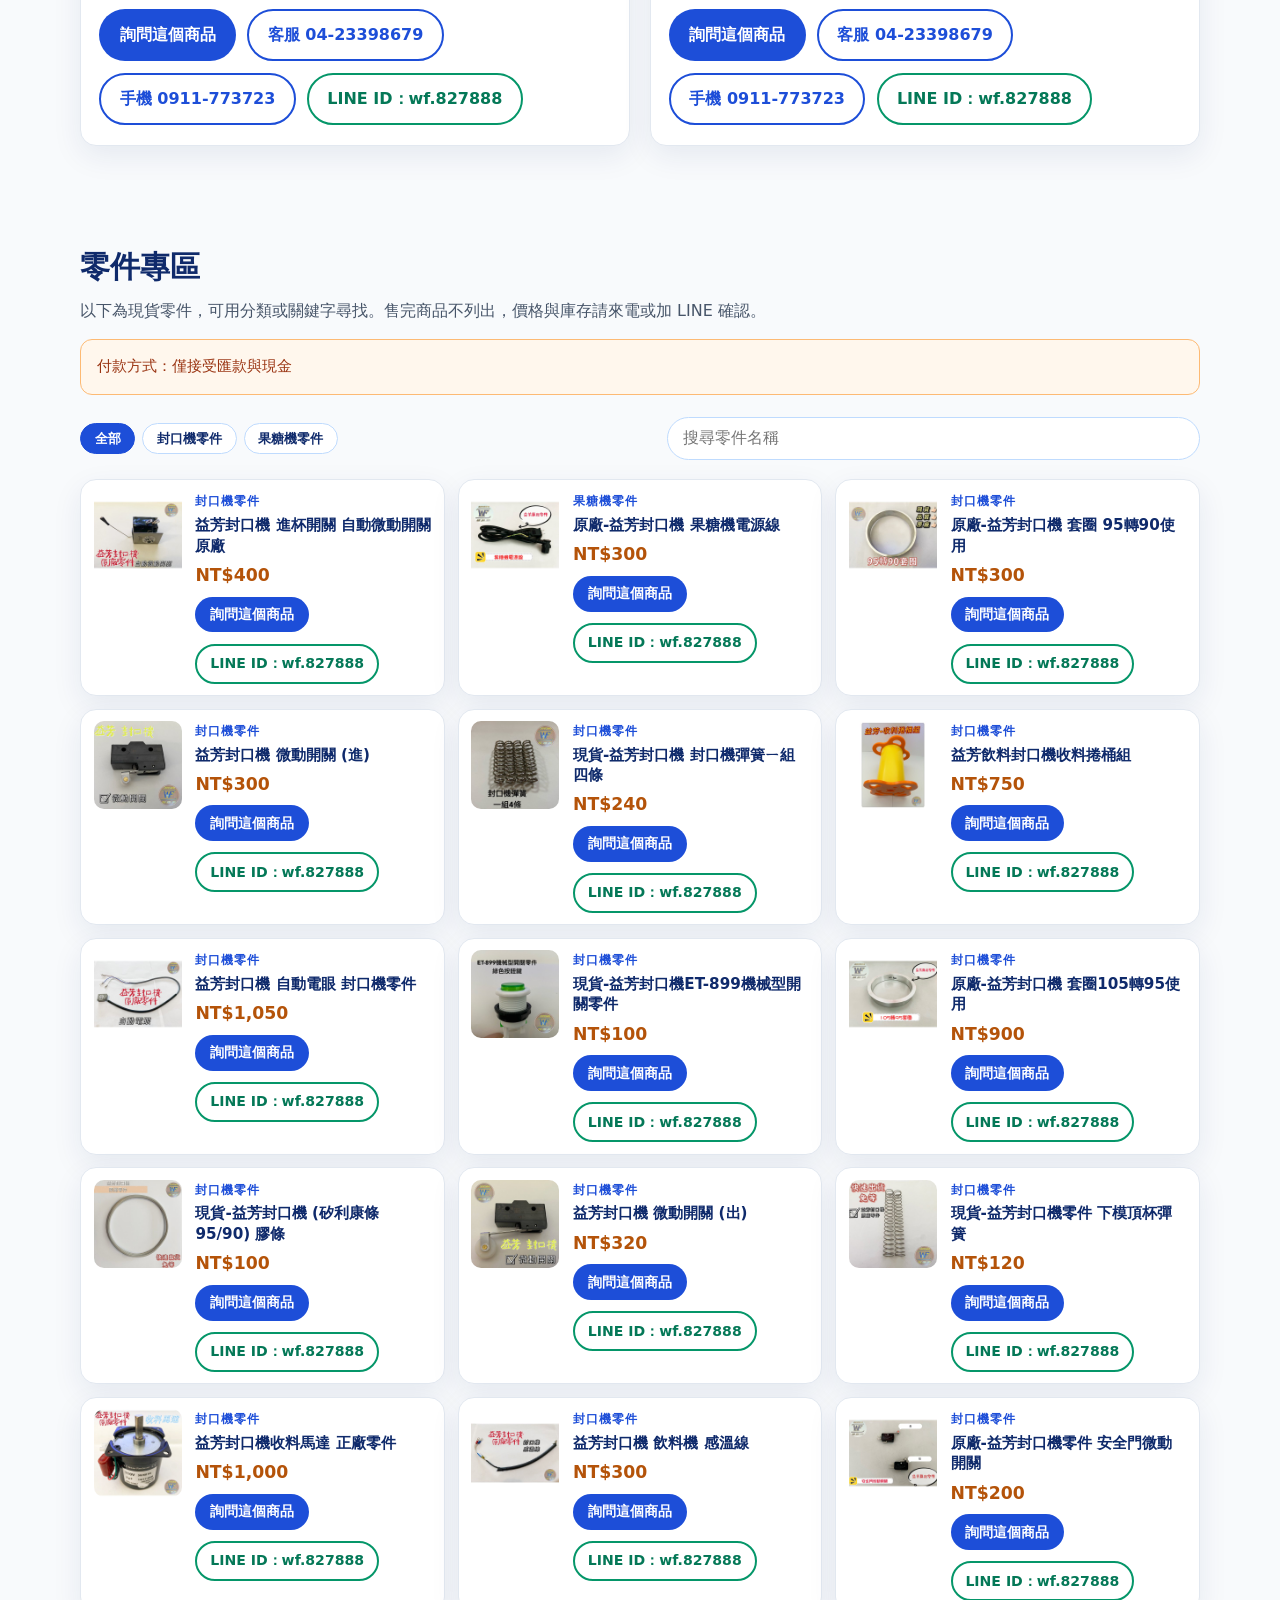
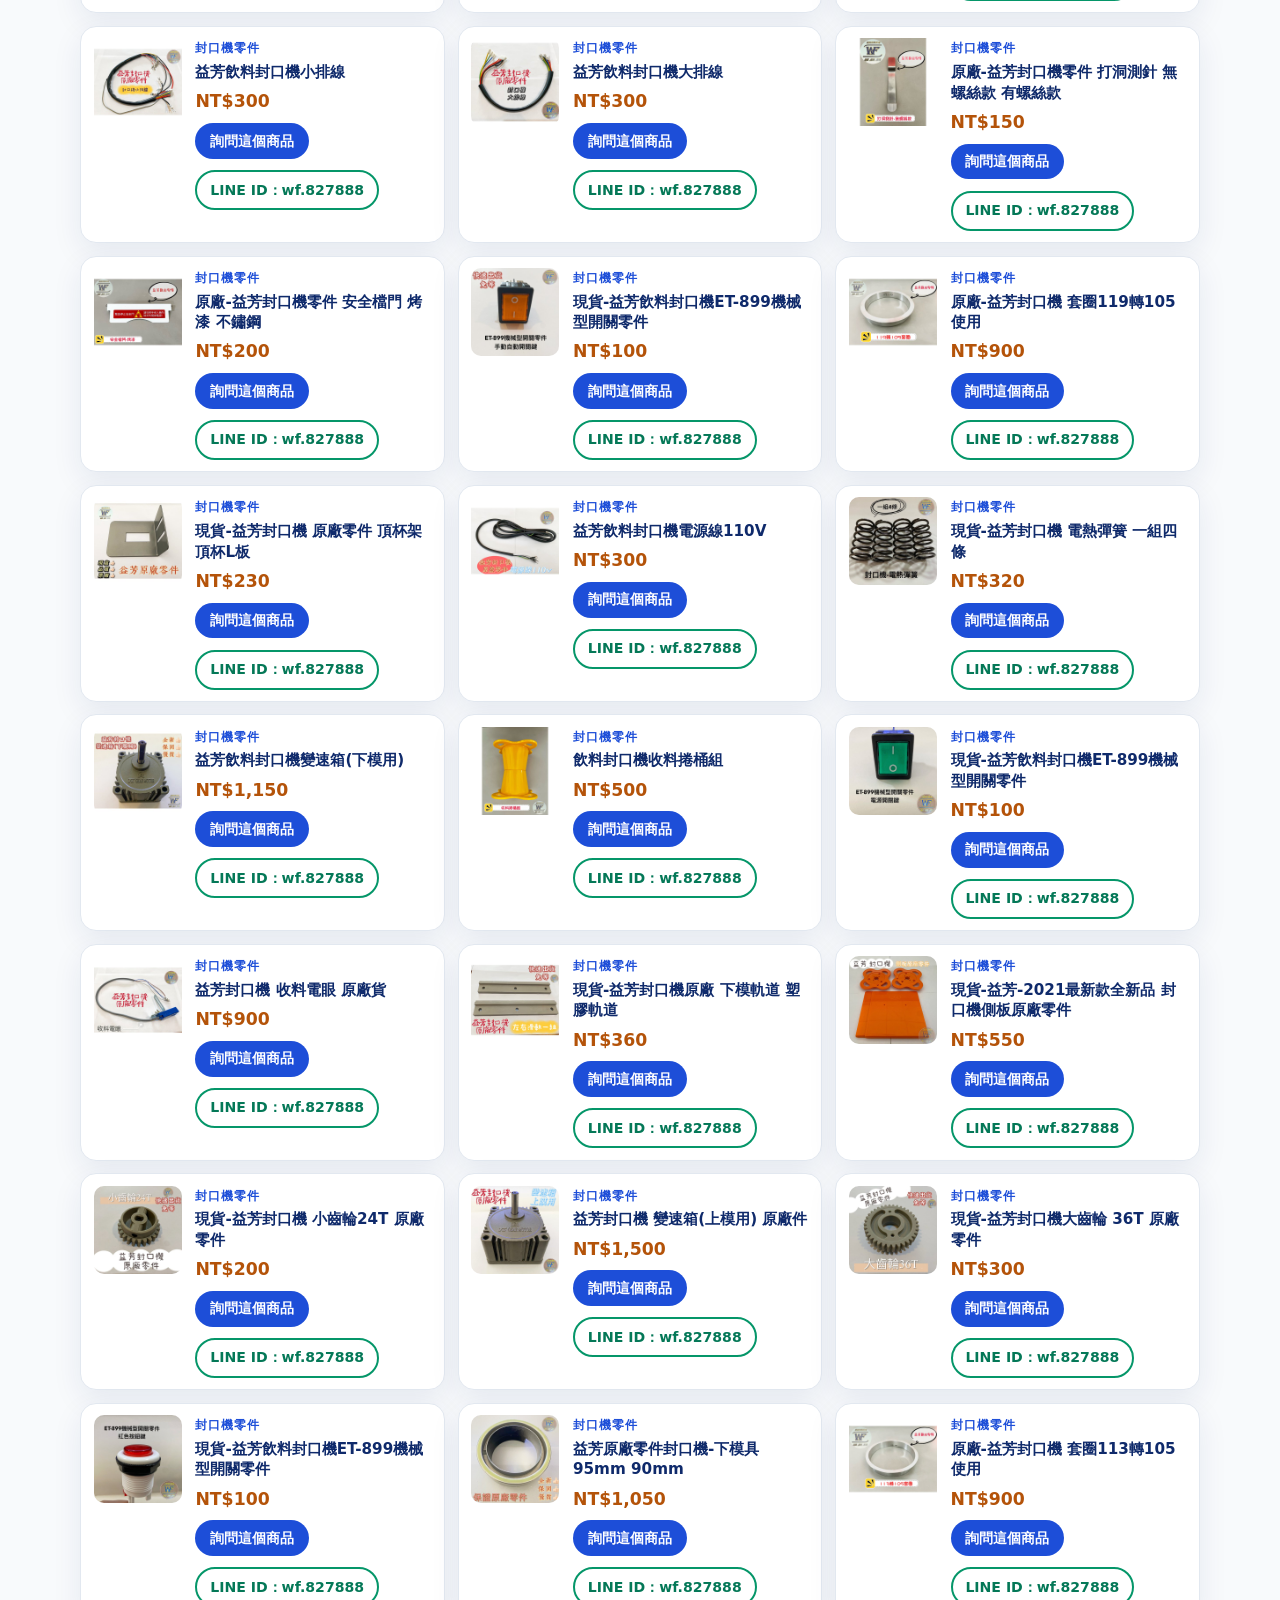
==== commit d181a876: "移除官網所有蝦皮字樣、連結與評價星等 拿掉首頁評價、門市與聯絡區的蝦皮賣場與星等，並清除商品資料中的蝦皮連結，避免後台儲存時再寫回。" ====
--- a/index.html
+++ b/index.html
@@ -24,7 +24,7 @@
   <link rel="icon" href="favicon.png" type="image/png">
   <link rel="apple-touch-icon" href="apple-touch-icon.png">
   <style id="tawk-launcher-hide">#min-widget,#min-widget+iframe,#message-preview,#message-preview+iframe{display:none!important;visibility:hidden!important;opacity:0!important;pointer-events:none!important;width:0!important;height:0!important;overflow:hidden!important}body:not(.tawk-maximized) #max-widget,body:not(.tawk-maximized) #max-widget+iframe,body:not(.tawk-maximized) #branding-widget,body:not(.tawk-maximized) #branding-widget+iframe,body:not(.tawk-maximized) iframe[title="聊天小工具"],body:not(.tawk-maximized) iframe[title="chat widget"],body:not(.tawk-maximized) iframe[title="造訪 tawk.to"]{display:none!important;visibility:hidden!important;opacity:0!important;pointer-events:none!important;width:0!important;height:0!important}</style>
-  <link rel="stylesheet" href="styles.css?v=202611172330">
+  <link rel="stylesheet" href="styles.css?v=202611241730">
   <script type="application/ld+json">{"@context":"https://schema.org","@type":"LocalBusiness","name":"維封封口機維護中心","image":"https://tin6761dd-a11y.github.io/yifang/og.jpg","url":"https://tin6761dd-a11y.github.io/yifang/","telephone":"+886-4-23398679","description":"台中合法專業益芳封口機授權代理經銷商。提供封口機、果糖機、封口膜、私版封口膜印刷與醬包機之維修、大保養與中古機買賣。中古機僅售台中、彰化、南投。地址：台中市霧峰區林森路827號，電話 客服 04-23398679、手機 0911-773723。","address":{"@type":"PostalAddress","streetAddress":"林森路827號","addressLocality":"霧峰區","addressRegion":"台中市","addressCountry":"TW"},"openingHoursSpecification":[{"@type":"OpeningHoursSpecification","dayOfWeek":["Monday","Tuesday","Wednesday","Thursday","Friday"],"opens":"09:00","closes":"12:00"},{"@type":"OpeningHoursSpecification","dayOfWeek":["Monday","Tuesday","Wednesday","Thursday","Friday"],"opens":"13:00","closes":"18:00"}],"sameAs":["https://www.facebook.com/wf.tin827888","https://line.me/ti/p/~wf.827888"],"areaServed":["台中市","彰化縣","南投縣"],"priceRange":"$$","contactPoint":[{"@type":"ContactPoint","telephone":"+886-4-23398679","contactType":"customer service","areaServed":"TW","availableLanguage":["zh-TW"]},{"@type":"ContactPoint","telephone":"+886-911-773723","contactType":"mobile","areaServed":"TW","availableLanguage":["zh-TW"]}]}</script>
   <script type="application/ld+json">{"@context":"https://schema.org","@type":"ItemList","name":"全新封口機","numberOfItems":8,"itemListElement":[{"@type":"ListItem","position":1,"item":{"@type":"Product","name":"益芳飲料封口機 YF-98S 全新機","url":"https://tin6761dd-a11y.github.io/yifang/#new-54609287493","offers":{"@type":"Offer","priceCurrency":"TWD","price":"17800","availability":"https://schema.org/InStock","url":"https://tin6761dd-a11y.github.io/yifang/#new-54609287493"},"image":"https://tin6761dd-a11y.github.io/yifang/images/new/54609287493.jpg"}},{"@type":"ListItem","position":2,"item":{"@type":"Product","name":"益芳封口機 全新機 台灣製造 ET-899-1","url":"https://tin6761dd-a11y.github.io/yifang/#new-24384698180","offers":{"@type":"Offer","priceCurrency":"TWD","price":"18150","availability":"https://schema.org/InStock","url":"https://tin6761dd-a11y.github.io/yifang/#new-24384698180"},"image":"https://tin6761dd-a11y.github.io/yifang/images/new/24384698180.jpg"}},{"@type":"ListItem","position":3,"item":{"@type":"Product","name":"益芳封口機 全新機 台灣製造 ET-95SN","url":"https://tin6761dd-a11y.github.io/yifang/#new-24084700085","offers":{"@type":"Offer","priceCurrency":"TWD","price":"16580","availability":"https://schema.org/InStock","url":"https://tin6761dd-a11y.github.io/yifang/#new-24084700085"},"image":"https://tin6761dd-a11y.github.io/yifang/images/new/24084700085.jpg"}},{"@type":"ListItem","position":4,"item":{"@type":"Product","name":"益芳飲料封口機 YF-989 全新機","url":"https://tin6761dd-a11y.github.io/yifang/#new-193687910","offers":{"@type":"Offer","priceCurrency":"TWD","price":"18400","availability":"https://schema.org/InStock","url":"https://tin6761dd-a11y.github.io/yifang/#new-193687910"},"image":"https://tin6761dd-a11y.github.io/yifang/images/new/193687910.jpg"}},{"@type":"ListItem","position":5,"item":{"@type":"Product","name":"益芳封口機 全新機 台灣製造 ET-899S白鐵款","url":"https://tin6761dd-a11y.github.io/yifang/#new-19736174916","offers":{"@type":"Offer","priceCurrency":"TWD","price":"19300","availability":"https://schema.org/InStock","url":"https://tin6761dd-a11y.github.io/yifang/#new-19736174916"},"image":"https://tin6761dd-a11y.github.io/yifang/images/new/19736174916.jpg"}},{"@type":"ListItem","position":6,"item":{"@type":"Product","name":"益芳飲料封口機-ET-89M (胖胖杯)","url":"https://tin6761dd-a11y.github.io/yifang/#new-12139084114","offers":{"@type":"Offer","priceCurrency":"TWD","price":"27000","availability":"https://schema.org/InStock","url":"https://tin6761dd-a11y.github.io/yifang/#new-12139084114"},"image":"https://tin6761dd-a11y.github.io/yifang/images/new/12139084114.jpg"}},{"@type":"ListItem","position":7,"item":{"@type":"Product","name":"益芳封口機 飲料封口機ET-95MN (胖胖杯)","url":"https://tin6761dd-a11y.github.io/yifang/#new-11067402297","offers":{"@type":"Offer","priceCurrency":"TWD","price":"25500","availability":"https://schema.org/InStock","url":"https://tin6761dd-a11y.github.io/yifang/#new-11067402297"},"image":"https://tin6761dd-a11y.github.io/yifang/images/new/11067402297.jpg"}},{"@type":"ListItem","position":8,"item":{"@type":"Product","name":"益芳封口機ET-39m方型盒手動封口機-可開發票","url":"https://tin6761dd-a11y.github.io/yifang/#new-208947228","offers":{"@type":"Offer","priceCurrency":"TWD","price":"45000","availability":"https://schema.org/InStock","url":"https://tin6761dd-a11y.github.io/yifang/#new-208947228"},"image":"https://tin6761dd-a11y.github.io/yifang/images/new/208947228.jpg"}}]}</script>
 </head>
@@ -71,7 +71,6 @@
           <a class="btn btn-ghost" href="#parts">零件專區</a>
         </div>
         <div class="meta-row">
-          <span>蝦皮評價 5.0 星（1,453 則評價）</span>
           <span>經營 12 年</span>
           <span>週一至週五 9:00–18:00（12:00–13:00 午休）</span>
         </div>
@@ -95,8 +94,6 @@
             <a href="tel:+886911773723">手機 0911-773723</a></dd>
             <dt>營業時間</dt>
             <dd>週一至週五 9:00–18:00（12:00–13:00 午休）</dd>
-            <dt>蝦皮賣場</dt>
-            <dd><a href="#" rel="noopener noreferrer" target="_blank">#</a></dd>
           </dl>
         </aside>
       </div>
@@ -254,6 +251,7 @@
       <button type="button" class="btn btn-blue inquire-product" data-name="微電腦封口機 95/90口徑" data-model="微電腦" data-price="NT$9,000" data-section="中古機專區" data-image="https://tin6761dd-a11y.github.io/yifang/images/microcomputer-90-95-1.jpg" data-link="https://tin6761dd-a11y.github.io/yifang/#microcomputer-90-95" data-id="microcomputer-90-95">詢問這個商品</button>
       <a class="btn btn-outline" href="tel:+886423398679">客服 04-23398679</a>
       <a class="btn btn-outline" href="tel:+886911773723">手機 0911-773723</a>
+      <a class="btn btn-outline channel-line" href="https://line.me/ti/p/~wf.827888" rel="noopener noreferrer" target="_blank">LINE ID：wf.827888</a>
     </div>
   </div>
 </article>
@@ -269,6 +267,7 @@
       <button type="button" class="btn btn-blue inquire-product" data-name="微電腦中古機 95/90口徑" data-model="微電腦" data-price="NT$9000" data-section="中古機專區" data-image="https://tin6761dd-a11y.github.io/yifang/images/group-mwlo8gdi-mwlodrw9-0.jpg" data-link="https://tin6761dd-a11y.github.io/yifang/#group-mwlo8gdi" data-id="group-mwlo8gdi">詢問這個商品</button>
       <a class="btn btn-outline" href="tel:+886423398679">客服 04-23398679</a>
       <a class="btn btn-outline" href="tel:+886911773723">手機 0911-773723</a>
+      <a class="btn btn-outline channel-line" href="https://line.me/ti/p/~wf.827888" rel="noopener noreferrer" target="_blank">LINE ID：wf.827888</a>
     </div>
   </div>
 </article>
@@ -284,6 +283,7 @@
       <button type="button" class="btn btn-blue inquire-product" data-name="微電腦中古機 90口徑" data-model="微電腦" data-price="NT$9000" data-section="中古機專區" data-image="https://tin6761dd-a11y.github.io/yifang/images/group-mwloedb7-mwloft11-0.jpg" data-link="https://tin6761dd-a11y.github.io/yifang/#group-mwloedb7" data-id="group-mwloedb7">詢問這個商品</button>
       <a class="btn btn-outline" href="tel:+886423398679">客服 04-23398679</a>
       <a class="btn btn-outline" href="tel:+886911773723">手機 0911-773723</a>
+      <a class="btn btn-outline channel-line" href="https://line.me/ti/p/~wf.827888" rel="noopener noreferrer" target="_blank">LINE ID：wf.827888</a>
     </div>
   </div>
 </article>
@@ -299,6 +299,7 @@
       <button type="button" class="btn btn-blue inquire-product" data-name="機械式碼表中古機 95/90口徑" data-model="碼錶機械式" data-price="NT$10000" data-section="中古機專區" data-image="https://tin6761dd-a11y.github.io/yifang/images/group-mwlq0sqf-mwlq2koe-0.jpg" data-link="https://tin6761dd-a11y.github.io/yifang/#group-mwlq0sqf" data-id="group-mwlq0sqf">詢問這個商品</button>
       <a class="btn btn-outline" href="tel:+886423398679">客服 04-23398679</a>
       <a class="btn btn-outline" href="tel:+886911773723">手機 0911-773723</a>
+      <a class="btn btn-outline channel-line" href="https://line.me/ti/p/~wf.827888" rel="noopener noreferrer" target="_blank">LINE ID：wf.827888</a>
     </div>
   </div>
 </article>
@@ -314,6 +315,7 @@
       <button type="button" class="btn btn-blue inquire-product" data-name="機械式碼表中古機 95/90口徑" data-model="碼錶機械式" data-price="NT$10000" data-section="中古機專區" data-image="https://tin6761dd-a11y.github.io/yifang/images/group-mwlqhskg-mwlqjj78-0.jpg" data-link="https://tin6761dd-a11y.github.io/yifang/#group-mwlqhskg" data-id="group-mwlqhskg">詢問這個商品</button>
       <a class="btn btn-outline" href="tel:+886423398679">客服 04-23398679</a>
       <a class="btn btn-outline" href="tel:+886911773723">手機 0911-773723</a>
+      <a class="btn btn-outline channel-line" href="https://line.me/ti/p/~wf.827888" rel="noopener noreferrer" target="_blank">LINE ID：wf.827888</a>
     </div>
   </div>
 </article>
@@ -329,6 +331,7 @@
       <button type="button" class="btn btn-blue inquire-product" data-name="機械式LED胖胖杯中古機 105口徑" data-model="機械式" data-price="NT$19000" data-section="中古機專區" data-image="https://tin6761dd-a11y.github.io/yifang/images/chubby-105-113-mwlroe3j-0.jpg" data-link="https://tin6761dd-a11y.github.io/yifang/#chubby-105-113" data-id="chubby-105-113">詢問這個商品</button>
       <a class="btn btn-outline" href="tel:+886423398679">客服 04-23398679</a>
       <a class="btn btn-outline" href="tel:+886911773723">手機 0911-773723</a>
+      <a class="btn btn-outline channel-line" href="https://line.me/ti/p/~wf.827888" rel="noopener noreferrer" target="_blank">LINE ID：wf.827888</a>
     </div>
   </div>
 </article>
@@ -344,6 +347,7 @@
       <button type="button" class="btn btn-blue inquire-product" data-name="機械式LED胖胖杯中古機 113口徑" data-model="機械式" data-price="NT$15000" data-section="中古機專區" data-image="https://tin6761dd-a11y.github.io/yifang/images/group-mwlqrfyi-mwlr715n-0.jpg" data-link="https://tin6761dd-a11y.github.io/yifang/#group-mwlqrfyi" data-id="group-mwlqrfyi">詢問這個商品</button>
       <a class="btn btn-outline" href="tel:+886423398679">客服 04-23398679</a>
       <a class="btn btn-outline" href="tel:+886911773723">手機 0911-773723</a>
+      <a class="btn btn-outline channel-line" href="https://line.me/ti/p/~wf.827888" rel="noopener noreferrer" target="_blank">LINE ID：wf.827888</a>
     </div>
   </div>
 </article>
@@ -359,6 +363,7 @@
       <button type="button" class="btn btn-blue inquire-product" data-name="機械式碼表封口機 95口徑 右下帶撕角" data-model="機械式" data-price="NT$15,000" data-section="中古機專區" data-image="https://tin6761dd-a11y.github.io/yifang/images/mechanical-95-tear-1.jpg" data-link="https://tin6761dd-a11y.github.io/yifang/#mechanical-95-tear" data-id="mechanical-95-tear">詢問這個商品</button>
       <a class="btn btn-outline" href="tel:+886423398679">客服 04-23398679</a>
       <a class="btn btn-outline" href="tel:+886911773723">手機 0911-773723</a>
+      <a class="btn btn-outline channel-line" href="https://line.me/ti/p/~wf.827888" rel="noopener noreferrer" target="_blank">LINE ID：wf.827888</a>
     </div>
   </div>
 </article>
@@ -374,6 +379,7 @@
       <button type="button" class="btn btn-blue inquire-product" data-name="微電腦封口機 7.0口徑 右下帶撕角" data-model="微電腦" data-price="NT$15,000" data-section="中古機專區" data-image="https://tin6761dd-a11y.github.io/yifang/images/microcomputer-70-tear-1.jpg" data-link="https://tin6761dd-a11y.github.io/yifang/#microcomputer-70-tear" data-id="microcomputer-70-tear">詢問這個商品</button>
       <a class="btn btn-outline" href="tel:+886423398679">客服 04-23398679</a>
       <a class="btn btn-outline" href="tel:+886911773723">手機 0911-773723</a>
+      <a class="btn btn-outline channel-line" href="https://line.me/ti/p/~wf.827888" rel="noopener noreferrer" target="_blank">LINE ID：wf.827888</a>
     </div>
   </div>
 </article>
@@ -389,6 +395,7 @@
       <button type="button" class="btn btn-blue inquire-product" data-name="非益芳二手封口機" data-model="非益芳" data-price="NT$6000" data-section="中古機專區" data-image="https://tin6761dd-a11y.github.io/yifang/images/group-mwlxecb4-mwlxg4uf-0.jpg" data-link="https://tin6761dd-a11y.github.io/yifang/#group-mwlxecb4" data-id="group-mwlxecb4">詢問這個商品</button>
       <a class="btn btn-outline" href="tel:+886423398679">客服 04-23398679</a>
       <a class="btn btn-outline" href="tel:+886911773723">手機 0911-773723</a>
+      <a class="btn btn-outline channel-line" href="https://line.me/ti/p/~wf.827888" rel="noopener noreferrer" target="_blank">LINE ID：wf.827888</a>
     </div>
   </div>
 </article>
@@ -404,6 +411,7 @@
       <button type="button" class="btn btn-blue inquire-product" data-name="非益芳二手封口機" data-model="非益芳" data-price="NT$7000" data-section="中古機專區" data-image="https://tin6761dd-a11y.github.io/yifang/images/group-mwlxgeio-mwlxhvmm-0.jpg" data-link="https://tin6761dd-a11y.github.io/yifang/#group-mwlxgeio" data-id="group-mwlxgeio">詢問這個商品</button>
       <a class="btn btn-outline" href="tel:+886423398679">客服 04-23398679</a>
       <a class="btn btn-outline" href="tel:+886911773723">手機 0911-773723</a>
+      <a class="btn btn-outline channel-line" href="https://line.me/ti/p/~wf.827888" rel="noopener noreferrer" target="_blank">LINE ID：wf.827888</a>
     </div>
   </div>
 </article>
@@ -419,6 +427,7 @@
       <button type="button" class="btn btn-blue inquire-product" data-name="非益芳二手封口機" data-model="非益芳" data-price="NT$11000" data-section="中古機專區" data-image="https://tin6761dd-a11y.github.io/yifang/images/group-mwlxi1rg-mwlxiud4-1.jpg" data-link="https://tin6761dd-a11y.github.io/yifang/#group-mwlxi1rg" data-id="group-mwlxi1rg">詢問這個商品</button>
       <a class="btn btn-outline" href="tel:+886423398679">客服 04-23398679</a>
       <a class="btn btn-outline" href="tel:+886911773723">手機 0911-773723</a>
+      <a class="btn btn-outline channel-line" href="https://line.me/ti/p/~wf.827888" rel="noopener noreferrer" target="_blank">LINE ID：wf.827888</a>
     </div>
   </div>
 </article>
@@ -434,6 +443,7 @@
       <button type="button" class="btn btn-blue inquire-product" data-name="益芳中古16鍵果糖機" data-model="" data-price="NT$7000" data-section="中古機專區" data-image="https://tin6761dd-a11y.github.io/yifang/images/group-mwso1v8c-mwsokwxx-0.jpg" data-link="https://tin6761dd-a11y.github.io/yifang/#group-mwso1v8c" data-id="group-mwso1v8c">詢問這個商品</button>
       <a class="btn btn-outline" href="tel:+886423398679">客服 04-23398679</a>
       <a class="btn btn-outline" href="tel:+886911773723">手機 0911-773723</a>
+      <a class="btn btn-outline channel-line" href="https://line.me/ti/p/~wf.827888" rel="noopener noreferrer" target="_blank">LINE ID：wf.827888</a>
     </div>
   </div>
 </article>
@@ -449,6 +459,7 @@
       <button type="button" class="btn btn-blue inquire-product" data-name="益芳中古24鍵果糖機" data-model="" data-price="NT$8000" data-section="中古機專區" data-image="https://tin6761dd-a11y.github.io/yifang/images/group-mwsosxgw-mwsowdpj-0.jpg" data-link="https://tin6761dd-a11y.github.io/yifang/#group-mwsosxgw" data-id="group-mwsosxgw">詢問這個商品</button>
       <a class="btn btn-outline" href="tel:+886423398679">客服 04-23398679</a>
       <a class="btn btn-outline" href="tel:+886911773723">手機 0911-773723</a>
+      <a class="btn btn-outline channel-line" href="https://line.me/ti/p/~wf.827888" rel="noopener noreferrer" target="_blank">LINE ID：wf.827888</a>
     </div>
   </div>
 </article>
@@ -464,6 +475,7 @@
       <button type="button" class="btn btn-blue inquire-product" data-name="益芳中古24鍵果糖機" data-model="" data-price="NT$9000" data-section="中古機專區" data-image="https://tin6761dd-a11y.github.io/yifang/images/group-mwsox2dn-mwsoyqao-0.jpg" data-link="https://tin6761dd-a11y.github.io/yifang/#group-mwsox2dn" data-id="group-mwsox2dn">詢問這個商品</button>
       <a class="btn btn-outline" href="tel:+886423398679">客服 04-23398679</a>
       <a class="btn btn-outline" href="tel:+886911773723">手機 0911-773723</a>
+      <a class="btn btn-outline channel-line" href="https://line.me/ti/p/~wf.827888" rel="noopener noreferrer" target="_blank">LINE ID：wf.827888</a>
     </div>
   </div>
 </article>
@@ -479,6 +491,7 @@
       <button type="button" class="btn btn-blue inquire-product" data-name="益芳中古24鍵YF-8E果糖機" data-model="" data-price="NT$9000" data-section="中古機專區" data-image="https://tin6761dd-a11y.github.io/yifang/images/group-mwsozg45-mwsp17oi-0.jpg" data-link="https://tin6761dd-a11y.github.io/yifang/#group-mwsozg45" data-id="group-mwsozg45">詢問這個商品</button>
       <a class="btn btn-outline" href="tel:+886423398679">客服 04-23398679</a>
       <a class="btn btn-outline" href="tel:+886911773723">手機 0911-773723</a>
+      <a class="btn btn-outline channel-line" href="https://line.me/ti/p/~wf.827888" rel="noopener noreferrer" target="_blank">LINE ID：wf.827888</a>
     </div>
   </div>
 </article>
@@ -494,6 +507,7 @@
       <button type="button" class="btn btn-blue inquire-product" data-name="益芳中古粉末定量機" data-model="" data-price="NT$10,000" data-section="中古機專區" data-image="https://tin6761dd-a11y.github.io/yifang/images/powder-dispenser-1.jpg" data-link="https://tin6761dd-a11y.github.io/yifang/#powder-dispenser" data-id="powder-dispenser">詢問這個商品</button>
       <a class="btn btn-outline" href="tel:+886423398679">客服 04-23398679</a>
       <a class="btn btn-outline" href="tel:+886911773723">手機 0911-773723</a>
+      <a class="btn btn-outline channel-line" href="https://line.me/ti/p/~wf.827888" rel="noopener noreferrer" target="_blank">LINE ID：wf.827888</a>
     </div>
   </div>
 </article>
@@ -509,6 +523,7 @@
       <button type="button" class="btn btn-blue inquire-product" data-name="全自動 ET-58L 178口徑" data-model="全自動" data-price="NT$45,000" data-section="中古機專區" data-image="https://tin6761dd-a11y.github.io/yifang/images/et-58l-178-1.jpg" data-link="https://tin6761dd-a11y.github.io/yifang/#et-58l-178" data-id="et-58l-178">詢問這個商品</button>
       <a class="btn btn-outline" href="tel:+886423398679">客服 04-23398679</a>
       <a class="btn btn-outline" href="tel:+886911773723">手機 0911-773723</a>
+      <a class="btn btn-outline channel-line" href="https://line.me/ti/p/~wf.827888" rel="noopener noreferrer" target="_blank">LINE ID：wf.827888</a>
     </div>
   </div>
 </article>
@@ -525,57 +540,108 @@
           <button type="button" data-cat="all" class="is-active" aria-pressed="true">全部</button><button type="button" data-cat="封口機零件" aria-pressed="false">封口機零件</button><button type="button" data-cat="果糖機零件" aria-pressed="false">果糖機零件</button>
         </div><label class="filter-search-wrap"><span class="visually-hidden">搜尋零件名稱</span><input type="search" class="filter-search" placeholder="搜尋零件名稱" autocomplete="off"></label></div>
         <div class="parts-grid">
-<article class="card part-card filter-item" data-category="封口機零件" data-search="益芳封口機 進杯開關 自動微動開關 原廠 封口機零件" id="part-5061866732"><img src="images/parts/5061866732.jpg" alt="益芳封口機 進杯開關 自動微動開關 原廠" width="400" height="400" loading="lazy"><div class="part-body"><div class="kicker">封口機零件</div><h3>益芳封口機 進杯開關 自動微動開關 原廠</h3><p class="approx">NT$400</p><button type="button" class="btn btn-blue inquire-product" data-name="益芳封口機 進杯開關 自動微動開關 原廠" data-model="" data-price="NT$400" data-section="零件專區" data-image="https://tin6761dd-a11y.github.io/yifang/images/parts/5061866732.jpg" data-link="https://tin6761dd-a11y.github.io/yifang/#part-5061866732" data-id="part-5061866732">詢問這個商品</button></div></article>
-<article class="card part-card filter-item" data-category="果糖機零件" data-search="原廠-益芳封口機 果糖機電源線 果糖機零件" id="part-41908136136"><img src="images/parts/41908136136.jpg" alt="原廠-益芳封口機 果糖機電源線" width="400" height="400" loading="lazy"><div class="part-body"><div class="kicker">果糖機零件</div><h3>原廠-益芳封口機 果糖機電源線</h3><p class="approx">NT$300</p><button type="button" class="btn btn-blue inquire-product" data-name="原廠-益芳封口機 果糖機電源線" data-model="" data-price="NT$300" data-section="零件專區" data-image="https://tin6761dd-a11y.github.io/yifang/images/parts/41908136136.jpg" data-link="https://tin6761dd-a11y.github.io/yifang/#part-41908136136" data-id="part-41908136136">詢問這個商品</button></div></article>
-<article class="card part-card filter-item" data-category="封口機零件" data-search="原廠-益芳封口機 套圈 95轉90使用 封口機零件" id="part-11039328247"><img src="images/parts/11039328247.jpg" alt="原廠-益芳封口機 套圈 95轉90使用" width="400" height="400" loading="lazy"><div class="part-body"><div class="kicker">封口機零件</div><h3>原廠-益芳封口機 套圈 95轉90使用</h3><p class="approx">NT$300</p><button type="button" class="btn btn-blue inquire-product" data-name="原廠-益芳封口機 套圈 95轉90使用" data-model="" data-price="NT$300" data-section="零件專區" data-image="https://tin6761dd-a11y.github.io/yifang/images/parts/11039328247.jpg" data-link="https://tin6761dd-a11y.github.io/yifang/#part-11039328247" data-id="part-11039328247">詢問這個商品</button></div></article>
-<article class="card part-card filter-item" data-category="封口機零件" data-search="益芳封口機 微動開關 (進) 封口機零件" id="part-7161864032"><img src="images/parts/7161864032.jpg" alt="益芳封口機 微動開關 (進)" width="400" height="400" loading="lazy"><div class="part-body"><div class="kicker">封口機零件</div><h3>益芳封口機 微動開關 (進)</h3><p class="approx">NT$300</p><button type="button" class="btn btn-blue inquire-product" data-name="益芳封口機 微動開關 (進)" data-model="" data-price="NT$300" data-section="零件專區" data-image="https://tin6761dd-a11y.github.io/yifang/images/parts/7161864032.jpg" data-link="https://tin6761dd-a11y.github.io/yifang/#part-7161864032" data-id="part-7161864032">詢問這個商品</button></div></article>
-<article class="card part-card filter-item" data-category="封口機零件" data-search="現貨-益芳封口機 封口機彈簧ㄧ組四條 封口機零件" id="part-6561261454"><img src="images/parts/6561261454.jpg" alt="現貨-益芳封口機 封口機彈簧ㄧ組四條" width="400" height="400" loading="lazy"><div class="part-body"><div class="kicker">封口機零件</div><h3>現貨-益芳封口機 封口機彈簧ㄧ組四條</h3><p class="approx">NT$240</p><button type="button" class="btn btn-blue inquire-product" data-name="現貨-益芳封口機 封口機彈簧ㄧ組四條" data-model="" data-price="NT$240" data-section="零件專區" data-image="https://tin6761dd-a11y.github.io/yifang/images/parts/6561261454.jpg" data-link="https://tin6761dd-a11y.github.io/yifang/#part-6561261454" data-id="part-6561261454">詢問這個商品</button></div></article>
-<article class="card part-card filter-item" data-category="封口機零件" data-search="益芳飲料封口機收料捲桶組 封口機零件" id="part-5163287236"><img src="images/parts/5163287236.jpg" alt="益芳飲料封口機收料捲桶組" width="400" height="400" loading="lazy"><div class="part-body"><div class="kicker">封口機零件</div><h3>益芳飲料封口機收料捲桶組</h3><p class="approx">NT$750</p><button type="button" class="btn btn-blue inquire-product" data-name="益芳飲料封口機收料捲桶組" data-model="" data-price="NT$750" data-section="零件專區" data-image="https://tin6761dd-a11y.github.io/yifang/images/parts/5163287236.jpg" data-link="https://tin6761dd-a11y.github.io/yifang/#part-5163287236" data-id="part-5163287236">詢問這個商品</button></div></article>
-<article class="card part-card filter-item" data-category="封口機零件" data-search="益芳封口機 自動電眼 封口機零件 封口機零件" id="part-3961949963"><img src="images/parts/3961949963.jpg" alt="益芳封口機 自動電眼 封口機零件" width="400" height="400" loading="lazy"><div class="part-body"><div class="kicker">封口機零件</div><h3>益芳封口機 自動電眼 封口機零件</h3><p class="approx">NT$1,050</p><button type="button" class="btn btn-blue inquire-product" data-name="益芳封口機 自動電眼 封口機零件" data-model="" data-price="NT$1,050" data-section="零件專區" data-image="https://tin6761dd-a11y.github.io/yifang/images/parts/3961949963.jpg" data-link="https://tin6761dd-a11y.github.io/yifang/#part-3961949963" data-id="part-3961949963">詢問這個商品</button></div></article>
-<article class="card part-card filter-item" data-category="封口機零件" data-search="現貨-益芳封口機et-899機械型開關零件 封口機零件" id="part-5263279297"><img src="images/parts/5263279297.jpg" alt="現貨-益芳封口機ET-899機械型開關零件" width="400" height="400" loading="lazy"><div class="part-body"><div class="kicker">封口機零件</div><h3>現貨-益芳封口機ET-899機械型開關零件</h3><p class="approx">NT$100</p><button type="button" class="btn btn-blue inquire-product" data-name="現貨-益芳封口機ET-899機械型開關零件" data-model="" data-price="NT$100" data-section="零件專區" data-image="https://tin6761dd-a11y.github.io/yifang/images/parts/5263279297.jpg" data-link="https://tin6761dd-a11y.github.io/yifang/#part-5263279297" data-id="part-5263279297">詢問這個商品</button></div></article>
-<article class="card part-card filter-item" data-category="封口機零件" data-search="原廠-益芳封口機 套圈105轉95使用 封口機零件" id="part-43258117046"><img src="images/parts/43258117046.jpg" alt="原廠-益芳封口機 套圈105轉95使用" width="400" height="400" loading="lazy"><div class="part-body"><div class="kicker">封口機零件</div><h3>原廠-益芳封口機 套圈105轉95使用</h3><p class="approx">NT$900</p><button type="button" class="btn btn-blue inquire-product" data-name="原廠-益芳封口機 套圈105轉95使用" data-model="" data-price="NT$900" data-section="零件專區" data-image="https://tin6761dd-a11y.github.io/yifang/images/parts/43258117046.jpg" data-link="https://tin6761dd-a11y.github.io/yifang/#part-43258117046" data-id="part-43258117046">詢問這個商品</button></div></article>
-<article class="card part-card filter-item" data-category="封口機零件" data-search="現貨-益芳封口機 (矽利康條 95/90) 膠條 封口機零件" id="part-5361431997"><img src="images/parts/5361431997.jpg" alt="現貨-益芳封口機 (矽利康條 95/90) 膠條" width="400" height="400" loading="lazy"><div class="part-body"><div class="kicker">封口機零件</div><h3>現貨-益芳封口機 (矽利康條 95/90) 膠條</h3><p class="approx">NT$100</p><button type="button" class="btn btn-blue inquire-product" data-name="現貨-益芳封口機 (矽利康條 95/90) 膠條" data-model="" data-price="NT$100" data-section="零件專區" data-image="https://tin6761dd-a11y.github.io/yifang/images/parts/5361431997.jpg" data-link="https://tin6761dd-a11y.github.io/yifang/#part-5361431997" data-id="part-5361431997">詢問這個商品</button></div></article>
-<article class="card part-card filter-item" data-category="封口機零件" data-search="益芳封口機 微動開關 (出) 封口機零件" id="part-4761857917"><img src="images/parts/4761857917.jpg" alt="益芳封口機 微動開關 (出)" width="400" height="400" loading="lazy"><div class="part-body"><div class="kicker">封口機零件</div><h3>益芳封口機 微動開關 (出)</h3><p class="approx">NT$320</p><button type="button" class="btn btn-blue inquire-product" data-name="益芳封口機 微動開關 (出)" data-model="" data-price="NT$320" data-section="零件專區" data-image="https://tin6761dd-a11y.github.io/yifang/images/parts/4761857917.jpg" data-link="https://tin6761dd-a11y.github.io/yifang/#part-4761857917" data-id="part-4761857917">詢問這個商品</button></div></article>
-<article class="card part-card filter-item" data-category="封口機零件" data-search="現貨-益芳封口機零件 下模頂杯彈簧 封口機零件" id="part-8652410716"><img src="images/parts/8652410716.jpg" alt="現貨-益芳封口機零件 下模頂杯彈簧" width="400" height="400" loading="lazy"><div class="part-body"><div class="kicker">封口機零件</div><h3>現貨-益芳封口機零件 下模頂杯彈簧</h3><p class="approx">NT$120</p><button type="button" class="btn btn-blue inquire-product" data-name="現貨-益芳封口機零件 下模頂杯彈簧" data-model="" data-price="NT$120" data-section="零件專區" data-image="https://tin6761dd-a11y.github.io/yifang/images/parts/8652410716.jpg" data-link="https://tin6761dd-a11y.github.io/yifang/#part-8652410716" data-id="part-8652410716">詢問這個商品</button></div></article>
-<article class="card part-card filter-item" data-category="封口機零件" data-search="益芳封口機收料馬達 正廠零件 封口機零件" id="part-3263444174"><img src="images/parts/3263444174.jpg" alt="益芳封口機收料馬達 正廠零件" width="400" height="400" loading="lazy"><div class="part-body"><div class="kicker">封口機零件</div><h3>益芳封口機收料馬達 正廠零件</h3><p class="approx">NT$1,000</p><button type="button" class="btn btn-blue inquire-product" data-name="益芳封口機收料馬達 正廠零件" data-model="" data-price="NT$1,000" data-section="零件專區" data-image="https://tin6761dd-a11y.github.io/yifang/images/parts/3263444174.jpg" data-link="https://tin6761dd-a11y.github.io/yifang/#part-3263444174" data-id="part-3263444174">詢問這個商品</button></div></article>
-<article class="card part-card filter-item" data-category="封口機零件" data-search="益芳封口機 飲料機 感溫線 封口機零件" id="part-4761877368"><img src="images/parts/4761877368.jpg" alt="益芳封口機 飲料機 感溫線" width="400" height="400" loading="lazy"><div class="part-body"><div class="kicker">封口機零件</div><h3>益芳封口機 飲料機 感溫線</h3><p class="approx">NT$300</p><button type="button" class="btn btn-blue inquire-product" data-name="益芳封口機 飲料機 感溫線" data-model="" data-price="NT$300" data-section="零件專區" data-image="https://tin6761dd-a11y.github.io/yifang/images/parts/4761877368.jpg" data-link="https://tin6761dd-a11y.github.io/yifang/#part-4761877368" data-id="part-4761877368">詢問這個商品</button></div></article>
-<article class="card part-card filter-item" data-category="封口機零件" data-search="原廠-益芳封口機零件 安全門微動開關 封口機零件" id="part-48900354880"><img src="images/parts/48900354880.jpg" alt="原廠-益芳封口機零件 安全門微動開關" width="400" height="400" loading="lazy"><div class="part-body"><div class="kicker">封口機零件</div><h3>原廠-益芳封口機零件 安全門微動開關</h3><p class="approx">NT$200</p><button type="button" class="btn btn-blue inquire-product" data-name="原廠-益芳封口機零件 安全門微動開關" data-model="" data-price="NT$200" data-section="零件專區" data-image="https://tin6761dd-a11y.github.io/yifang/images/parts/48900354880.jpg" data-link="https://tin6761dd-a11y.github.io/yifang/#part-48900354880" data-id="part-48900354880">詢問這個商品</button></div></article>
-<article class="card part-card filter-item" data-category="封口機零件" data-search="益芳飲料封口機小排線 封口機零件" id="part-7863798992"><img src="images/parts/7863798992.jpg" alt="益芳飲料封口機小排線" width="400" height="400" loading="lazy"><div class="part-body"><div class="kicker">封口機零件</div><h3>益芳飲料封口機小排線</h3><p class="approx">NT$300</p><button type="button" class="btn btn-blue inquire-product" data-name="益芳飲料封口機小排線" data-model="" data-price="NT$300" data-section="零件專區" data-image="https://tin6761dd-a11y.github.io/yifang/images/parts/7863798992.jpg" data-link="https://tin6761dd-a11y.github.io/yifang/#part-7863798992" data-id="part-7863798992">詢問這個商品</button></div></article>
-<article class="card part-card filter-item" data-category="封口機零件" data-search="益芳飲料封口機大排線 封口機零件" id="part-5963788661"><img src="images/parts/5963788661.jpg" alt="益芳飲料封口機大排線" width="400" height="400" loading="lazy"><div class="part-body"><div class="kicker">封口機零件</div><h3>益芳飲料封口機大排線</h3><p class="approx">NT$300</p><button type="button" class="btn btn-blue inquire-product" data-name="益芳飲料封口機大排線" data-model="" data-price="NT$300" data-section="零件專區" data-image="https://tin6761dd-a11y.github.io/yifang/images/parts/5963788661.jpg" data-link="https://tin6761dd-a11y.github.io/yifang/#part-5963788661" data-id="part-5963788661">詢問這個商品</button></div></article>
-<article class="card part-card filter-item" data-category="封口機零件" data-search="原廠-益芳封口機零件 打洞測針 無螺絲款 有螺絲款 封口機零件" id="part-40177793071"><img src="images/parts/40177793071.jpg" alt="原廠-益芳封口機零件 打洞測針 無螺絲款 有螺絲款" width="400" height="400" loading="lazy"><div class="part-body"><div class="kicker">封口機零件</div><h3>原廠-益芳封口機零件 打洞測針 無螺絲款 有螺絲款</h3><p class="approx">NT$150</p><button type="button" class="btn btn-blue inquire-product" data-name="原廠-益芳封口機零件 打洞測針 無螺絲款 有螺絲款" data-model="" data-price="NT$150" data-section="零件專區" data-image="https://tin6761dd-a11y.github.io/yifang/images/parts/40177793071.jpg" data-link="https://tin6761dd-a11y.github.io/yifang/#part-40177793071" data-id="part-40177793071">詢問這個商品</button></div></article>
-<article class="card part-card filter-item" data-category="封口機零件" data-search="原廠-益芳封口機零件 安全檔門 烤漆 不鏽鋼 封口機零件" id="part-51200787639"><img src="images/parts/51200787639.jpg" alt="原廠-益芳封口機零件 安全檔門 烤漆 不鏽鋼" width="400" height="400" loading="lazy"><div class="part-body"><div class="kicker">封口機零件</div><h3>原廠-益芳封口機零件 安全檔門 烤漆 不鏽鋼</h3><p class="approx">NT$200</p><button type="button" class="btn btn-blue inquire-product" data-name="原廠-益芳封口機零件 安全檔門 烤漆 不鏽鋼" data-model="" data-price="NT$200" data-section="零件專區" data-image="https://tin6761dd-a11y.github.io/yifang/images/parts/51200787639.jpg" data-link="https://tin6761dd-a11y.github.io/yifang/#part-51200787639" data-id="part-51200787639">詢問這個商品</button></div></article>
-<article class="card part-card filter-item" data-category="封口機零件" data-search="現貨-益芳飲料封口機et-899機械型開關零件 封口機零件" id="part-11901928480"><img src="images/parts/11901928480.jpg" alt="現貨-益芳飲料封口機ET-899機械型開關零件" width="400" height="400" loading="lazy"><div class="part-body"><div class="kicker">封口機零件</div><h3>現貨-益芳飲料封口機ET-899機械型開關零件</h3><p class="approx">NT$100</p><button type="button" class="btn btn-blue inquire-product" data-name="現貨-益芳飲料封口機ET-899機械型開關零件" data-model="" data-price="NT$100" data-section="零件專區" data-image="https://tin6761dd-a11y.github.io/yifang/images/parts/11901928480.jpg" data-link="https://tin6761dd-a11y.github.io/yifang/#part-11901928480" data-id="part-11901928480">詢問這個商品</button></div></article>
-<article class="card part-card filter-item" data-category="封口機零件" data-search="原廠-益芳封口機 套圈119轉105使用 封口機零件" id="part-27838575107"><img src="images/parts/27838575107.jpg" alt="原廠-益芳封口機 套圈119轉105使用" width="400" height="400" loading="lazy"><div class="part-body"><div class="kicker">封口機零件</div><h3>原廠-益芳封口機 套圈119轉105使用</h3><p class="approx">NT$900</p><button type="button" class="btn btn-blue inquire-product" data-name="原廠-益芳封口機 套圈119轉105使用" data-model="" data-price="NT$900" data-section="零件專區" data-image="https://tin6761dd-a11y.github.io/yifang/images/parts/27838575107.jpg" data-link="https://tin6761dd-a11y.github.io/yifang/#part-27838575107" data-id="part-27838575107">詢問這個商品</button></div></article>
-<article class="card part-card filter-item" data-category="封口機零件" data-search="現貨-益芳封口機 原廠零件 頂杯架 頂杯l板 封口機零件" id="part-10956154467"><img src="images/parts/10956154467.jpg" alt="現貨-益芳封口機 原廠零件 頂杯架 頂杯L板" width="400" height="400" loading="lazy"><div class="part-body"><div class="kicker">封口機零件</div><h3>現貨-益芳封口機 原廠零件 頂杯架 頂杯L板</h3><p class="approx">NT$230</p><button type="button" class="btn btn-blue inquire-product" data-name="現貨-益芳封口機 原廠零件 頂杯架 頂杯L板" data-model="" data-price="NT$230" data-section="零件專區" data-image="https://tin6761dd-a11y.github.io/yifang/images/parts/10956154467.jpg" data-link="https://tin6761dd-a11y.github.io/yifang/#part-10956154467" data-id="part-10956154467">詢問這個商品</button></div></article>
-<article class="card part-card filter-item" data-category="封口機零件" data-search="益芳飲料封口機電源線110v 封口機零件" id="part-5164122214"><img src="images/parts/5164122214.jpg" alt="益芳飲料封口機電源線110V" width="400" height="400" loading="lazy"><div class="part-body"><div class="kicker">封口機零件</div><h3>益芳飲料封口機電源線110V</h3><p class="approx">NT$300</p><button type="button" class="btn btn-blue inquire-product" data-name="益芳飲料封口機電源線110V" data-model="" data-price="NT$300" data-section="零件專區" data-image="https://tin6761dd-a11y.github.io/yifang/images/parts/5164122214.jpg" data-link="https://tin6761dd-a11y.github.io/yifang/#part-5164122214" data-id="part-5164122214">詢問這個商品</button></div></article>
-<article class="card part-card filter-item" data-category="封口機零件" data-search="現貨-益芳封口機 電熱彈簧 一組四條 封口機零件" id="part-7761268571"><img src="images/parts/7761268571.jpg" alt="現貨-益芳封口機 電熱彈簧 一組四條" width="400" height="400" loading="lazy"><div class="part-body"><div class="kicker">封口機零件</div><h3>現貨-益芳封口機 電熱彈簧 一組四條</h3><p class="approx">NT$320</p><button type="button" class="btn btn-blue inquire-product" data-name="現貨-益芳封口機 電熱彈簧 一組四條" data-model="" data-price="NT$320" data-section="零件專區" data-image="https://tin6761dd-a11y.github.io/yifang/images/parts/7761268571.jpg" data-link="https://tin6761dd-a11y.github.io/yifang/#part-7761268571" data-id="part-7761268571">詢問這個商品</button></div></article>
-<article class="card part-card filter-item" data-category="封口機零件" data-search="益芳飲料封口機變速箱(下模用) 封口機零件" id="part-3265167712"><img src="images/parts/3265167712.jpg" alt="益芳飲料封口機變速箱(下模用)" width="400" height="400" loading="lazy"><div class="part-body"><div class="kicker">封口機零件</div><h3>益芳飲料封口機變速箱(下模用)</h3><p class="approx">NT$1,150</p><button type="button" class="btn btn-blue inquire-product" data-name="益芳飲料封口機變速箱(下模用)" data-model="" data-price="NT$1,150" data-section="零件專區" data-image="https://tin6761dd-a11y.github.io/yifang/images/parts/3265167712.jpg" data-link="https://tin6761dd-a11y.github.io/yifang/#part-3265167712" data-id="part-3265167712">詢問這個商品</button></div></article>
-<article class="card part-card filter-item" data-category="封口機零件" data-search="飲料封口機收料捲桶組 封口機零件" id="part-51903426481"><img src="images/parts/51903426481.jpg" alt="飲料封口機收料捲桶組" width="400" height="400" loading="lazy"><div class="part-body"><div class="kicker">封口機零件</div><h3>飲料封口機收料捲桶組</h3><p class="approx">NT$500</p><button type="button" class="btn btn-blue inquire-product" data-name="飲料封口機收料捲桶組" data-model="" data-price="NT$500" data-section="零件專區" data-image="https://tin6761dd-a11y.github.io/yifang/images/parts/51903426481.jpg" data-link="https://tin6761dd-a11y.github.io/yifang/#part-51903426481" data-id="part-51903426481">詢問這個商品</button></div></article>
-<article class="card part-card filter-item" data-category="封口機零件" data-search="現貨-益芳飲料封口機et-899機械型開關零件 封口機零件" id="part-5866662558"><img src="images/parts/5866662558.jpg" alt="現貨-益芳飲料封口機ET-899機械型開關零件" width="400" height="400" loading="lazy"><div class="part-body"><div class="kicker">封口機零件</div><h3>現貨-益芳飲料封口機ET-899機械型開關零件</h3><p class="approx">NT$100</p><button type="button" class="btn btn-blue inquire-product" data-name="現貨-益芳飲料封口機ET-899機械型開關零件" data-model="" data-price="NT$100" data-section="零件專區" data-image="https://tin6761dd-a11y.github.io/yifang/images/parts/5866662558.jpg" data-link="https://tin6761dd-a11y.github.io/yifang/#part-5866662558" data-id="part-5866662558">詢問這個商品</button></div></article>
-<article class="card part-card filter-item" data-category="封口機零件" data-search="益芳封口機 收料電眼 原廠貨 封口機零件" id="part-3262017900"><img src="images/parts/3262017900.jpg" alt="益芳封口機 收料電眼 原廠貨" width="400" height="400" loading="lazy"><div class="part-body"><div class="kicker">封口機零件</div><h3>益芳封口機 收料電眼 原廠貨</h3><p class="approx">NT$900</p><button type="button" class="btn btn-blue inquire-product" data-name="益芳封口機 收料電眼 原廠貨" data-model="" data-price="NT$900" data-section="零件專區" data-image="https://tin6761dd-a11y.github.io/yifang/images/parts/3262017900.jpg" data-link="https://tin6761dd-a11y.github.io/yifang/#part-3262017900" data-id="part-3262017900">詢問這個商品</button></div></article>
-<article class="card part-card filter-item" data-category="封口機零件" data-search="現貨-益芳封口機原廠 下模軌道 塑膠軌道 封口機零件" id="part-3362681633"><img src="images/parts/3362681633.jpg" alt="現貨-益芳封口機原廠 下模軌道 塑膠軌道" width="400" height="400" loading="lazy"><div class="part-body"><div class="kicker">封口機零件</div><h3>現貨-益芳封口機原廠 下模軌道 塑膠軌道</h3><p class="approx">NT$360</p><button type="button" class="btn btn-blue inquire-product" data-name="現貨-益芳封口機原廠 下模軌道 塑膠軌道" data-model="" data-price="NT$360" data-section="零件專區" data-image="https://tin6761dd-a11y.github.io/yifang/images/parts/3362681633.jpg" data-link="https://tin6761dd-a11y.github.io/yifang/#part-3362681633" data-id="part-3362681633">詢問這個商品</button></div></article>
-<article class="card part-card filter-item" data-category="封口機零件" data-search="現貨-益芳-2021最新款全新品 封口機側板原廠零件 封口機零件" id="part-5161375184"><img src="images/parts/5161375184.jpg" alt="現貨-益芳-2021最新款全新品 封口機側板原廠零件" width="400" height="400" loading="lazy"><div class="part-body"><div class="kicker">封口機零件</div><h3>現貨-益芳-2021最新款全新品 封口機側板原廠零件</h3><p class="approx">NT$550</p><button type="button" class="btn btn-blue inquire-product" data-name="現貨-益芳-2021最新款全新品 封口機側板原廠零件" data-model="" data-price="NT$550" data-section="零件專區" data-image="https://tin6761dd-a11y.github.io/yifang/images/parts/5161375184.jpg" data-link="https://tin6761dd-a11y.github.io/yifang/#part-5161375184" data-id="part-5161375184">詢問這個商品</button></div></article>
-<article class="card part-card filter-item" data-category="封口機零件" data-search="現貨-益芳封口機 小齒輪24t 原廠零件 封口機零件" id="part-7061400981"><img src="images/parts/7061400981.jpg" alt="現貨-益芳封口機 小齒輪24T 原廠零件" width="400" height="400" loading="lazy"><div class="part-body"><div class="kicker">封口機零件</div><h3>現貨-益芳封口機 小齒輪24T 原廠零件</h3><p class="approx">NT$200</p><button type="button" class="btn btn-blue inquire-product" data-name="現貨-益芳封口機 小齒輪24T 原廠零件" data-model="" data-price="NT$200" data-section="零件專區" data-image="https://tin6761dd-a11y.github.io/yifang/images/parts/7061400981.jpg" data-link="https://tin6761dd-a11y.github.io/yifang/#part-7061400981" data-id="part-7061400981">詢問這個商品</button></div></article>
-<article class="card part-card filter-item" data-category="封口機零件" data-search="益芳封口機 變速箱(上模用) 原廠件 封口機零件" id="part-5362102528"><img src="images/parts/5362102528.jpg" alt="益芳封口機 變速箱(上模用) 原廠件" width="400" height="400" loading="lazy"><div class="part-body"><div class="kicker">封口機零件</div><h3>益芳封口機 變速箱(上模用) 原廠件</h3><p class="approx">NT$1,500</p><button type="button" class="btn btn-blue inquire-product" data-name="益芳封口機 變速箱(上模用) 原廠件" data-model="" data-price="NT$1,500" data-section="零件專區" data-image="https://tin6761dd-a11y.github.io/yifang/images/parts/5362102528.jpg" data-link="https://tin6761dd-a11y.github.io/yifang/#part-5362102528" data-id="part-5362102528">詢問這個商品</button></div></article>
-<article class="card part-card filter-item" data-category="封口機零件" data-search="現貨-益芳封口機大齒輪 36t 原廠零件 封口機零件" id="part-5961401688"><img src="images/parts/5961401688.jpg" alt="現貨-益芳封口機大齒輪 36T 原廠零件" width="400" height="400" loading="lazy"><div class="part-body"><div class="kicker">封口機零件</div><h3>現貨-益芳封口機大齒輪 36T 原廠零件</h3><p class="approx">NT$300</p><button type="button" class="btn btn-blue inquire-product" data-name="現貨-益芳封口機大齒輪 36T 原廠零件" data-model="" data-price="NT$300" data-section="零件專區" data-image="https://tin6761dd-a11y.github.io/yifang/images/parts/5961401688.jpg" data-link="https://tin6761dd-a11y.github.io/yifang/#part-5961401688" data-id="part-5961401688">詢問這個商品</button></div></article>
-<article class="card part-card filter-item" data-category="封口機零件" data-search="現貨-益芳飲料封口機et-899機械型開關零件 封口機零件" id="part-7966645224"><img src="images/parts/7966645224.jpg" alt="現貨-益芳飲料封口機ET-899機械型開關零件" width="400" height="400" loading="lazy"><div class="part-body"><div class="kicker">封口機零件</div><h3>現貨-益芳飲料封口機ET-899機械型開關零件</h3><p class="approx">NT$100</p><button type="button" class="btn btn-blue inquire-product" data-name="現貨-益芳飲料封口機ET-899機械型開關零件" data-model="" data-price="NT$100" data-section="零件專區" data-image="https://tin6761dd-a11y.github.io/yifang/images/parts/7966645224.jpg" data-link="https://tin6761dd-a11y.github.io/yifang/#part-7966645224" data-id="part-7966645224">詢問這個商品</button></div></article>
-<article class="card part-card filter-item" data-category="封口機零件" data-search="益芳原廠零件封口機-下模具95mm 90mm 封口機零件" id="part-9980426692"><img src="images/parts/9980426692.jpg" alt="益芳原廠零件封口機-下模具95mm 90mm" width="400" height="400" loading="lazy"><div class="part-body"><div class="kicker">封口機零件</div><h3>益芳原廠零件封口機-下模具95mm 90mm</h3><p class="approx">NT$1,050</p><button type="button" class="btn btn-blue inquire-product" data-name="益芳原廠零件封口機-下模具95mm 90mm" data-model="" data-price="NT$1,050" data-section="零件專區" data-image="https://tin6761dd-a11y.github.io/yifang/images/parts/9980426692.jpg" data-link="https://tin6761dd-a11y.github.io/yifang/#part-9980426692" data-id="part-9980426692">詢問這個商品</button></div></article>
-<article class="card part-card filter-item" data-category="封口機零件" data-search="原廠-益芳封口機 套圈113轉105使用 封口機零件" id="part-44458108573"><img src="images/parts/44458108573.jpg" alt="原廠-益芳封口機 套圈113轉105使用" width="400" height="400" loading="lazy"><div class="part-body"><div class="kicker">封口機零件</div><h3>原廠-益芳封口機 套圈113轉105使用</h3><p class="approx">NT$900</p><button type="button" class="btn btn-blue inquire-product" data-name="原廠-益芳封口機 套圈113轉105使用" data-model="" data-price="NT$900" data-section="零件專區" data-image="https://tin6761dd-a11y.github.io/yifang/images/parts/44458108573.jpg" data-link="https://tin6761dd-a11y.github.io/yifang/#part-44458108573" data-id="part-44458108573">詢問這個商品</button></div></article>
-<article class="card part-card filter-item" data-category="封口機零件" data-search="益芳封口機 飲料機 上模馬達 封口機零件" id="part-6962100549"><img src="images/parts/6962100549.jpg" alt="益芳封口機 飲料機 上模馬達" width="400" height="400" loading="lazy"><div class="part-body"><div class="kicker">封口機零件</div><h3>益芳封口機 飲料機 上模馬達</h3><p class="approx">NT$1,800</p><button type="button" class="btn btn-blue inquire-product" data-name="益芳封口機 飲料機 上模馬達" data-model="" data-price="NT$1,800" data-section="零件專區" data-image="https://tin6761dd-a11y.github.io/yifang/images/parts/6962100549.jpg" data-link="https://tin6761dd-a11y.github.io/yifang/#part-6962100549" data-id="part-6962100549">詢問這個商品</button></div></article>
-<article class="card part-card filter-item" data-category="封口機零件" data-search="現貨-益芳 封口機零件 三角板一組 封口機零件" id="part-10402387611"><img src="images/parts/10402387611.jpg" alt="現貨-益芳 封口機零件 三角板一組" width="400" height="400" loading="lazy"><div class="part-body"><div class="kicker">封口機零件</div><h3>現貨-益芳 封口機零件 三角板一組</h3><p class="approx">NT$300</p><button type="button" class="btn btn-blue inquire-product" data-name="現貨-益芳 封口機零件 三角板一組" data-model="" data-price="NT$300" data-section="零件專區" data-image="https://tin6761dd-a11y.github.io/yifang/images/parts/10402387611.jpg" data-link="https://tin6761dd-a11y.github.io/yifang/#part-10402387611" data-id="part-10402387611">詢問這個商品</button></div></article>
-<article class="card part-card filter-item" data-category="封口機零件" data-search="益芳封口機 原廠零件 - 上模具刀片 95mm 封口機零件" id="part-14043584738"><img src="images/parts/14043584738.jpg" alt="益芳封口機 原廠零件 - 上模具刀片 95mm" width="400" height="400" loading="lazy"><div class="part-body"><div class="kicker">封口機零件</div><h3>益芳封口機 原廠零件 - 上模具刀片 95mm</h3><p class="approx">NT$1,050</p><button type="button" class="btn btn-blue inquire-product" data-name="益芳封口機 原廠零件 - 上模具刀片 95mm" data-model="" data-price="NT$1,050" data-section="零件專區" data-image="https://tin6761dd-a11y.github.io/yifang/images/parts/14043584738.jpg" data-link="https://tin6761dd-a11y.github.io/yifang/#part-14043584738" data-id="part-14043584738">詢問這個商品</button></div></article>
-<article class="card part-card filter-item" data-category="封口機零件" data-search="現貨-益芳n95專用型飲料封口機主機版 ic版 封口機零件" id="part-10502158315"><img src="images/parts/10502158315.jpg" alt="現貨-益芳N95專用型飲料封口機主機版 IC版" width="400" height="400" loading="lazy"><div class="part-body"><div class="kicker">封口機零件</div><h3>現貨-益芳N95專用型飲料封口機主機版 IC版</h3><p class="approx">NT$4,000</p><button type="button" class="btn btn-blue inquire-product" data-name="現貨-益芳N95專用型飲料封口機主機版 IC版" data-model="" data-price="NT$4,000" data-section="零件專區" data-image="https://tin6761dd-a11y.github.io/yifang/images/parts/10502158315.jpg" data-link="https://tin6761dd-a11y.github.io/yifang/#part-10502158315" data-id="part-10502158315">詢問這個商品</button></div></article>
-<article class="card part-card filter-item" data-category="封口機零件" data-search="現貨-益芳99專用型飲料封口機主機版 ic版 封口機零件" id="part-7763291313"><img src="images/parts/7763291313.jpg" alt="現貨-益芳99專用型飲料封口機主機版 IC版" width="400" height="400" loading="lazy"><div class="part-body"><div class="kicker">封口機零件</div><h3>現貨-益芳99專用型飲料封口機主機版 IC版</h3><p class="approx">NT$4,000</p><button type="button" class="btn btn-blue inquire-product" data-name="現貨-益芳99專用型飲料封口機主機版 IC版" data-model="" data-price="NT$4,000" data-section="零件專區" data-image="https://tin6761dd-a11y.github.io/yifang/images/parts/7763291313.jpg" data-link="https://tin6761dd-a11y.github.io/yifang/#part-7763291313" data-id="part-7763291313">詢問這個商品</button></div></article>
-<article class="card part-card filter-item" data-category="封口機零件" data-search="現貨-益芳n59飲料封口機主機版 ic版 封口機零件" id="part-5988155487"><img src="images/parts/5988155487.jpg" alt="現貨-益芳N59飲料封口機主機版 IC版" width="400" height="400" loading="lazy"><div class="part-body"><div class="kicker">封口機零件</div><h3>現貨-益芳N59飲料封口機主機版 IC版</h3><p class="approx">NT$4,000</p><button type="button" class="btn btn-blue inquire-product" data-name="現貨-益芳N59飲料封口機主機版 IC版" data-model="" data-price="NT$4,000" data-section="零件專區" data-image="https://tin6761dd-a11y.github.io/yifang/images/parts/5988155487.jpg" data-link="https://tin6761dd-a11y.github.io/yifang/#part-5988155487" data-id="part-5988155487">詢問這個商品</button></div></article>
-<article class="card part-card filter-item" data-category="封口機零件" data-search="現貨-益芳989專用型飲料封口機主機版 ic版 封口機零件" id="part-5163305564"><img src="images/parts/5163305564.jpg" alt="現貨-益芳989專用型飲料封口機主機版 IC版" width="400" height="400" loading="lazy"><div class="part-body"><div class="kicker">封口機零件</div><h3>現貨-益芳989專用型飲料封口機主機版 IC版</h3><p class="approx">NT$4,000</p><button type="button" class="btn btn-blue inquire-product" data-name="現貨-益芳989專用型飲料封口機主機版 IC版" data-model="" data-price="NT$4,000" data-section="零件專區" data-image="https://tin6761dd-a11y.github.io/yifang/images/parts/5163305564.jpg" data-link="https://tin6761dd-a11y.github.io/yifang/#part-5163305564" data-id="part-5163305564">詢問這個商品</button></div></article>
-<article class="card part-card filter-item" data-category="封口機零件" data-search="益芳封口機下模馬達 正廠零件 封口機零件" id="part-6062225738"><img src="images/parts/6062225738.jpg" alt="益芳封口機下模馬達 正廠零件" width="400" height="400" loading="lazy"><div class="part-body"><div class="kicker">封口機零件</div><h3>益芳封口機下模馬達 正廠零件</h3><p class="approx">NT$1,400</p><button type="button" class="btn btn-blue inquire-product" data-name="益芳封口機下模馬達 正廠零件" data-model="" data-price="NT$1,400" data-section="零件專區" data-image="https://tin6761dd-a11y.github.io/yifang/images/parts/6062225738.jpg" data-link="https://tin6761dd-a11y.github.io/yifang/#part-6062225738" data-id="part-6062225738">詢問這個商品</button></div></article>
-<article class="card part-card filter-item" data-category="果糖機零件" data-search="現貨-益芳封口機 果糖機塞頭 原廠零件 果糖機零件" id="part-10175763509"><img src="images/parts/10175763509.jpg" alt="現貨-益芳封口機 果糖機塞頭 原廠零件" width="400" height="400" loading="lazy"><div class="part-body"><div class="kicker">果糖機零件</div><h3>現貨-益芳封口機 果糖機塞頭 原廠零件</h3><p class="approx">NT$60</p><button type="button" class="btn btn-blue inquire-product" data-name="現貨-益芳封口機 果糖機塞頭 原廠零件" data-model="" data-price="NT$60" data-section="零件專區" data-image="https://tin6761dd-a11y.github.io/yifang/images/parts/10175763509.jpg" data-link="https://tin6761dd-a11y.github.io/yifang/#part-10175763509" data-id="part-10175763509">詢問這個商品</button></div></article>
-<article class="card part-card filter-item" data-category="果糖機零件" data-search="益芳封口機 原廠零件 果糖機 過濾彈簧 內桶彈簧 果糖機零件" id="part-18857919526"><img src="images/parts/18857919526.jpg" alt="益芳封口機 原廠零件 果糖機 過濾彈簧 內桶彈簧" width="400" height="400" loading="lazy"><div class="part-body"><div class="kicker">果糖機零件</div><h3>益芳封口機 原廠零件 果糖機 過濾彈簧 內桶彈簧</h3><p class="approx">NT$60</p><button type="button" class="btn btn-blue inquire-product" data-name="益芳封口機 原廠零件 果糖機 過濾彈簧 內桶彈簧" data-model="" data-price="NT$60" data-section="零件專區" data-image="https://tin6761dd-a11y.github.io/yifang/images/parts/18857919526.jpg" data-link="https://tin6761dd-a11y.github.io/yifang/#part-18857919526" data-id="part-18857919526">詢問這個商品</button></div></article>
-<article class="card part-card filter-item" data-category="果糖機零件" data-search="原廠-益芳封口機 果糖機pu管 果糖機零件" id="part-28188563719"><img src="images/parts/28188563719.jpg" alt="原廠-益芳封口機 果糖機PU管" width="400" height="400" loading="lazy"><div class="part-body"><div class="kicker">果糖機零件</div><h3>原廠-益芳封口機 果糖機PU管</h3><p class="approx">NT$120</p><button type="button" class="btn btn-blue inquire-product" data-name="原廠-益芳封口機 果糖機PU管" data-model="" data-price="NT$120" data-section="零件專區" data-image="https://tin6761dd-a11y.github.io/yifang/images/parts/28188563719.jpg" data-link="https://tin6761dd-a11y.github.io/yifang/#part-28188563719" data-id="part-28188563719">詢問這個商品</button></div></article>
-<article class="card part-card filter-item" data-category="果糖機零件" data-search="防蟲.防塵塑膠套 益芳果糖機都通用 原廠零件 果糖機零件" id="part-16983824033"><img src="images/parts/16983824033.jpg" alt="防蟲.防塵塑膠套 益芳果糖機都通用 原廠零件" width="400" height="400" loading="lazy"><div class="part-body"><div class="kicker">果糖機零件</div><h3>防蟲.防塵塑膠套 益芳果糖機都通用 原廠零件</h3><p class="approx">NT$50</p><button type="button" class="btn btn-blue inquire-product" data-name="防蟲.防塵塑膠套 益芳果糖機都通用 原廠零件" data-model="" data-price="NT$50" data-section="零件專區" data-image="https://tin6761dd-a11y.github.io/yifang/images/parts/16983824033.jpg" data-link="https://tin6761dd-a11y.github.io/yifang/#part-16983824033" data-id="part-16983824033">詢問這個商品</button></div></article>
-<article class="card part-card filter-item" data-category="果糖機零件" data-search="益芳果糖機 原廠零件 果糖機彈簧 果糖機零件" id="part-20466826783"><img src="images/parts/20466826783.jpg" alt="益芳果糖機 原廠零件 果糖機彈簧" width="400" height="400" loading="lazy"><div class="part-body"><div class="kicker">果糖機零件</div><h3>益芳果糖機 原廠零件 果糖機彈簧</h3><p class="approx">NT$50</p><button type="button" class="btn btn-blue inquire-product" data-name="益芳果糖機 原廠零件 果糖機彈簧" data-model="" data-price="NT$50" data-section="零件專區" data-image="https://tin6761dd-a11y.github.io/yifang/images/parts/20466826783.jpg" data-link="https://tin6761dd-a11y.github.io/yifang/#part-20466826783" data-id="part-20466826783">詢問這個商品</button></div></article>
-<article class="card part-card filter-item" data-category="果糖機零件" data-search="現貨-益芳果糖機et-9en/et-9e 原廠皮帶!10*130xl 果糖機零件" id="part-4661422939"><img src="images/parts/4661422939.jpg" alt="現貨-益芳果糖機ET-9EN/ET-9E 原廠皮帶!10*130XL" width="400" height="400" loading="lazy"><div class="part-body"><div class="kicker">果糖機零件</div><h3>現貨-益芳果糖機ET-9EN/ET-9E 原廠皮帶!10*130XL</h3><p class="approx">NT$400</p><button type="button" class="btn btn-blue inquire-product" data-name="現貨-益芳果糖機ET-9EN/ET-9E 原廠皮帶!10*130XL" data-model="" data-price="NT$400" data-section="零件專區" data-image="https://tin6761dd-a11y.github.io/yifang/images/parts/4661422939.jpg" data-link="https://tin6761dd-a11y.github.io/yifang/#part-4661422939" data-id="part-4661422939">詢問這個商品</button></div></article>
-<article class="card part-card filter-item" data-category="果糖機零件" data-search="益芳果糖機 et-9en et-9e 軸心/齒輪 原廠零件 果糖機零件" id="part-4188237053"><img src="images/parts/4188237053.jpg" alt="益芳果糖機 ET-9EN ET-9E 軸心/齒輪 原廠零件" width="400" height="400" loading="lazy"><div class="part-body"><div class="kicker">果糖機零件</div><h3>益芳果糖機 ET-9EN ET-9E 軸心/齒輪 原廠零件</h3><p class="approx">NT$600</p><button type="button" class="btn btn-blue inquire-product" data-name="益芳果糖機 ET-9EN ET-9E 軸心/齒輪 原廠零件" data-model="" data-price="NT$600" data-section="零件專區" data-image="https://tin6761dd-a11y.github.io/yifang/images/parts/4188237053.jpg" data-link="https://tin6761dd-a11y.github.io/yifang/#part-4188237053" data-id="part-4188237053">詢問這個商品</button></div></article>
+<article class="card part-card filter-item" data-category="封口機零件" data-search="益芳封口機 進杯開關 自動微動開關 原廠 封口機零件" id="part-5061866732"><img src="images/parts/5061866732.jpg" alt="益芳封口機 進杯開關 自動微動開關 原廠" width="400" height="400" loading="lazy"><div class="part-body"><div class="kicker">封口機零件</div><h3>益芳封口機 進杯開關 自動微動開關 原廠</h3><p class="approx">NT$400</p><div class="actions"><button type="button" class="btn btn-blue inquire-product" data-name="益芳封口機 進杯開關 自動微動開關 原廠" data-model="" data-price="NT$400" data-section="零件專區" data-image="https://tin6761dd-a11y.github.io/yifang/images/parts/5061866732.jpg" data-link="https://tin6761dd-a11y.github.io/yifang/#part-5061866732" data-id="part-5061866732">詢問這個商品</button>
+      <a class="btn btn-outline channel-line" href="https://line.me/ti/p/~wf.827888" rel="noopener noreferrer" target="_blank">LINE ID：wf.827888</a></div></div></article>
+<article class="card part-card filter-item" data-category="果糖機零件" data-search="原廠-益芳封口機 果糖機電源線 果糖機零件" id="part-41908136136"><img src="images/parts/41908136136.jpg" alt="原廠-益芳封口機 果糖機電源線" width="400" height="400" loading="lazy"><div class="part-body"><div class="kicker">果糖機零件</div><h3>原廠-益芳封口機 果糖機電源線</h3><p class="approx">NT$300</p><div class="actions"><button type="button" class="btn btn-blue inquire-product" data-name="原廠-益芳封口機 果糖機電源線" data-model="" data-price="NT$300" data-section="零件專區" data-image="https://tin6761dd-a11y.github.io/yifang/images/parts/41908136136.jpg" data-link="https://tin6761dd-a11y.github.io/yifang/#part-41908136136" data-id="part-41908136136">詢問這個商品</button>
+      <a class="btn btn-outline channel-line" href="https://line.me/ti/p/~wf.827888" rel="noopener noreferrer" target="_blank">LINE ID：wf.827888</a></div></div></article>
+<article class="card part-card filter-item" data-category="封口機零件" data-search="原廠-益芳封口機 套圈 95轉90使用 封口機零件" id="part-11039328247"><img src="images/parts/11039328247.jpg" alt="原廠-益芳封口機 套圈 95轉90使用" width="400" height="400" loading="lazy"><div class="part-body"><div class="kicker">封口機零件</div><h3>原廠-益芳封口機 套圈 95轉90使用</h3><p class="approx">NT$300</p><div class="actions"><button type="button" class="btn btn-blue inquire-product" data-name="原廠-益芳封口機 套圈 95轉90使用" data-model="" data-price="NT$300" data-section="零件專區" data-image="https://tin6761dd-a11y.github.io/yifang/images/parts/11039328247.jpg" data-link="https://tin6761dd-a11y.github.io/yifang/#part-11039328247" data-id="part-11039328247">詢問這個商品</button>
+      <a class="btn btn-outline channel-line" href="https://line.me/ti/p/~wf.827888" rel="noopener noreferrer" target="_blank">LINE ID：wf.827888</a></div></div></article>
+<article class="card part-card filter-item" data-category="封口機零件" data-search="益芳封口機 微動開關 (進) 封口機零件" id="part-7161864032"><img src="images/parts/7161864032.jpg" alt="益芳封口機 微動開關 (進)" width="400" height="400" loading="lazy"><div class="part-body"><div class="kicker">封口機零件</div><h3>益芳封口機 微動開關 (進)</h3><p class="approx">NT$300</p><div class="actions"><button type="button" class="btn btn-blue inquire-product" data-name="益芳封口機 微動開關 (進)" data-model="" data-price="NT$300" data-section="零件專區" data-image="https://tin6761dd-a11y.github.io/yifang/images/parts/7161864032.jpg" data-link="https://tin6761dd-a11y.github.io/yifang/#part-7161864032" data-id="part-7161864032">詢問這個商品</button>
+      <a class="btn btn-outline channel-line" href="https://line.me/ti/p/~wf.827888" rel="noopener noreferrer" target="_blank">LINE ID：wf.827888</a></div></div></article>
+<article class="card part-card filter-item" data-category="封口機零件" data-search="現貨-益芳封口機 封口機彈簧ㄧ組四條 封口機零件" id="part-6561261454"><img src="images/parts/6561261454.jpg" alt="現貨-益芳封口機 封口機彈簧ㄧ組四條" width="400" height="400" loading="lazy"><div class="part-body"><div class="kicker">封口機零件</div><h3>現貨-益芳封口機 封口機彈簧ㄧ組四條</h3><p class="approx">NT$240</p><div class="actions"><button type="button" class="btn btn-blue inquire-product" data-name="現貨-益芳封口機 封口機彈簧ㄧ組四條" data-model="" data-price="NT$240" data-section="零件專區" data-image="https://tin6761dd-a11y.github.io/yifang/images/parts/6561261454.jpg" data-link="https://tin6761dd-a11y.github.io/yifang/#part-6561261454" data-id="part-6561261454">詢問這個商品</button>
+      <a class="btn btn-outline channel-line" href="https://line.me/ti/p/~wf.827888" rel="noopener noreferrer" target="_blank">LINE ID：wf.827888</a></div></div></article>
+<article class="card part-card filter-item" data-category="封口機零件" data-search="益芳飲料封口機收料捲桶組 封口機零件" id="part-5163287236"><img src="images/parts/5163287236.jpg" alt="益芳飲料封口機收料捲桶組" width="400" height="400" loading="lazy"><div class="part-body"><div class="kicker">封口機零件</div><h3>益芳飲料封口機收料捲桶組</h3><p class="approx">NT$750</p><div class="actions"><button type="button" class="btn btn-blue inquire-product" data-name="益芳飲料封口機收料捲桶組" data-model="" data-price="NT$750" data-section="零件專區" data-image="https://tin6761dd-a11y.github.io/yifang/images/parts/5163287236.jpg" data-link="https://tin6761dd-a11y.github.io/yifang/#part-5163287236" data-id="part-5163287236">詢問這個商品</button>
+      <a class="btn btn-outline channel-line" href="https://line.me/ti/p/~wf.827888" rel="noopener noreferrer" target="_blank">LINE ID：wf.827888</a></div></div></article>
+<article class="card part-card filter-item" data-category="封口機零件" data-search="益芳封口機 自動電眼 封口機零件 封口機零件" id="part-3961949963"><img src="images/parts/3961949963.jpg" alt="益芳封口機 自動電眼 封口機零件" width="400" height="400" loading="lazy"><div class="part-body"><div class="kicker">封口機零件</div><h3>益芳封口機 自動電眼 封口機零件</h3><p class="approx">NT$1,050</p><div class="actions"><button type="button" class="btn btn-blue inquire-product" data-name="益芳封口機 自動電眼 封口機零件" data-model="" data-price="NT$1,050" data-section="零件專區" data-image="https://tin6761dd-a11y.github.io/yifang/images/parts/3961949963.jpg" data-link="https://tin6761dd-a11y.github.io/yifang/#part-3961949963" data-id="part-3961949963">詢問這個商品</button>
+      <a class="btn btn-outline channel-line" href="https://line.me/ti/p/~wf.827888" rel="noopener noreferrer" target="_blank">LINE ID：wf.827888</a></div></div></article>
+<article class="card part-card filter-item" data-category="封口機零件" data-search="現貨-益芳封口機et-899機械型開關零件 封口機零件" id="part-5263279297"><img src="images/parts/5263279297.jpg" alt="現貨-益芳封口機ET-899機械型開關零件" width="400" height="400" loading="lazy"><div class="part-body"><div class="kicker">封口機零件</div><h3>現貨-益芳封口機ET-899機械型開關零件</h3><p class="approx">NT$100</p><div class="actions"><button type="button" class="btn btn-blue inquire-product" data-name="現貨-益芳封口機ET-899機械型開關零件" data-model="" data-price="NT$100" data-section="零件專區" data-image="https://tin6761dd-a11y.github.io/yifang/images/parts/5263279297.jpg" data-link="https://tin6761dd-a11y.github.io/yifang/#part-5263279297" data-id="part-5263279297">詢問這個商品</button>
+      <a class="btn btn-outline channel-line" href="https://line.me/ti/p/~wf.827888" rel="noopener noreferrer" target="_blank">LINE ID：wf.827888</a></div></div></article>
+<article class="card part-card filter-item" data-category="封口機零件" data-search="原廠-益芳封口機 套圈105轉95使用 封口機零件" id="part-43258117046"><img src="images/parts/43258117046.jpg" alt="原廠-益芳封口機 套圈105轉95使用" width="400" height="400" loading="lazy"><div class="part-body"><div class="kicker">封口機零件</div><h3>原廠-益芳封口機 套圈105轉95使用</h3><p class="approx">NT$900</p><div class="actions"><button type="button" class="btn btn-blue inquire-product" data-name="原廠-益芳封口機 套圈105轉95使用" data-model="" data-price="NT$900" data-section="零件專區" data-image="https://tin6761dd-a11y.github.io/yifang/images/parts/43258117046.jpg" data-link="https://tin6761dd-a11y.github.io/yifang/#part-43258117046" data-id="part-43258117046">詢問這個商品</button>
+      <a class="btn btn-outline channel-line" href="https://line.me/ti/p/~wf.827888" rel="noopener noreferrer" target="_blank">LINE ID：wf.827888</a></div></div></article>
+<article class="card part-card filter-item" data-category="封口機零件" data-search="現貨-益芳封口機 (矽利康條 95/90) 膠條 封口機零件" id="part-5361431997"><img src="images/parts/5361431997.jpg" alt="現貨-益芳封口機 (矽利康條 95/90) 膠條" width="400" height="400" loading="lazy"><div class="part-body"><div class="kicker">封口機零件</div><h3>現貨-益芳封口機 (矽利康條 95/90) 膠條</h3><p class="approx">NT$100</p><div class="actions"><button type="button" class="btn btn-blue inquire-product" data-name="現貨-益芳封口機 (矽利康條 95/90) 膠條" data-model="" data-price="NT$100" data-section="零件專區" data-image="https://tin6761dd-a11y.github.io/yifang/images/parts/5361431997.jpg" data-link="https://tin6761dd-a11y.github.io/yifang/#part-5361431997" data-id="part-5361431997">詢問這個商品</button>
+      <a class="btn btn-outline channel-line" href="https://line.me/ti/p/~wf.827888" rel="noopener noreferrer" target="_blank">LINE ID：wf.827888</a></div></div></article>
+<article class="card part-card filter-item" data-category="封口機零件" data-search="益芳封口機 微動開關 (出) 封口機零件" id="part-4761857917"><img src="images/parts/4761857917.jpg" alt="益芳封口機 微動開關 (出)" width="400" height="400" loading="lazy"><div class="part-body"><div class="kicker">封口機零件</div><h3>益芳封口機 微動開關 (出)</h3><p class="approx">NT$320</p><div class="actions"><button type="button" class="btn btn-blue inquire-product" data-name="益芳封口機 微動開關 (出)" data-model="" data-price="NT$320" data-section="零件專區" data-image="https://tin6761dd-a11y.github.io/yifang/images/parts/4761857917.jpg" data-link="https://tin6761dd-a11y.github.io/yifang/#part-4761857917" data-id="part-4761857917">詢問這個商品</button>
+      <a class="btn btn-outline channel-line" href="https://line.me/ti/p/~wf.827888" rel="noopener noreferrer" target="_blank">LINE ID：wf.827888</a></div></div></article>
+<article class="card part-card filter-item" data-category="封口機零件" data-search="現貨-益芳封口機零件 下模頂杯彈簧 封口機零件" id="part-8652410716"><img src="images/parts/8652410716.jpg" alt="現貨-益芳封口機零件 下模頂杯彈簧" width="400" height="400" loading="lazy"><div class="part-body"><div class="kicker">封口機零件</div><h3>現貨-益芳封口機零件 下模頂杯彈簧</h3><p class="approx">NT$120</p><div class="actions"><button type="button" class="btn btn-blue inquire-product" data-name="現貨-益芳封口機零件 下模頂杯彈簧" data-model="" data-price="NT$120" data-section="零件專區" data-image="https://tin6761dd-a11y.github.io/yifang/images/parts/8652410716.jpg" data-link="https://tin6761dd-a11y.github.io/yifang/#part-8652410716" data-id="part-8652410716">詢問這個商品</button>
+      <a class="btn btn-outline channel-line" href="https://line.me/ti/p/~wf.827888" rel="noopener noreferrer" target="_blank">LINE ID：wf.827888</a></div></div></article>
+<article class="card part-card filter-item" data-category="封口機零件" data-search="益芳封口機收料馬達 正廠零件 封口機零件" id="part-3263444174"><img src="images/parts/3263444174.jpg" alt="益芳封口機收料馬達 正廠零件" width="400" height="400" loading="lazy"><div class="part-body"><div class="kicker">封口機零件</div><h3>益芳封口機收料馬達 正廠零件</h3><p class="approx">NT$1,000</p><div class="actions"><button type="button" class="btn btn-blue inquire-product" data-name="益芳封口機收料馬達 正廠零件" data-model="" data-price="NT$1,000" data-section="零件專區" data-image="https://tin6761dd-a11y.github.io/yifang/images/parts/3263444174.jpg" data-link="https://tin6761dd-a11y.github.io/yifang/#part-3263444174" data-id="part-3263444174">詢問這個商品</button>
+      <a class="btn btn-outline channel-line" href="https://line.me/ti/p/~wf.827888" rel="noopener noreferrer" target="_blank">LINE ID：wf.827888</a></div></div></article>
+<article class="card part-card filter-item" data-category="封口機零件" data-search="益芳封口機 飲料機 感溫線 封口機零件" id="part-4761877368"><img src="images/parts/4761877368.jpg" alt="益芳封口機 飲料機 感溫線" width="400" height="400" loading="lazy"><div class="part-body"><div class="kicker">封口機零件</div><h3>益芳封口機 飲料機 感溫線</h3><p class="approx">NT$300</p><div class="actions"><button type="button" class="btn btn-blue inquire-product" data-name="益芳封口機 飲料機 感溫線" data-model="" data-price="NT$300" data-section="零件專區" data-image="https://tin6761dd-a11y.github.io/yifang/images/parts/4761877368.jpg" data-link="https://tin6761dd-a11y.github.io/yifang/#part-4761877368" data-id="part-4761877368">詢問這個商品</button>
+      <a class="btn btn-outline channel-line" href="https://line.me/ti/p/~wf.827888" rel="noopener noreferrer" target="_blank">LINE ID：wf.827888</a></div></div></article>
+<article class="card part-card filter-item" data-category="封口機零件" data-search="原廠-益芳封口機零件 安全門微動開關 封口機零件" id="part-48900354880"><img src="images/parts/48900354880.jpg" alt="原廠-益芳封口機零件 安全門微動開關" width="400" height="400" loading="lazy"><div class="part-body"><div class="kicker">封口機零件</div><h3>原廠-益芳封口機零件 安全門微動開關</h3><p class="approx">NT$200</p><div class="actions"><button type="button" class="btn btn-blue inquire-product" data-name="原廠-益芳封口機零件 安全門微動開關" data-model="" data-price="NT$200" data-section="零件專區" data-image="https://tin6761dd-a11y.github.io/yifang/images/parts/48900354880.jpg" data-link="https://tin6761dd-a11y.github.io/yifang/#part-48900354880" data-id="part-48900354880">詢問這個商品</button>
+      <a class="btn btn-outline channel-line" href="https://line.me/ti/p/~wf.827888" rel="noopener noreferrer" target="_blank">LINE ID：wf.827888</a></div></div></article>
+<article class="card part-card filter-item" data-category="封口機零件" data-search="益芳飲料封口機小排線 封口機零件" id="part-7863798992"><img src="images/parts/7863798992.jpg" alt="益芳飲料封口機小排線" width="400" height="400" loading="lazy"><div class="part-body"><div class="kicker">封口機零件</div><h3>益芳飲料封口機小排線</h3><p class="approx">NT$300</p><div class="actions"><button type="button" class="btn btn-blue inquire-product" data-name="益芳飲料封口機小排線" data-model="" data-price="NT$300" data-section="零件專區" data-image="https://tin6761dd-a11y.github.io/yifang/images/parts/7863798992.jpg" data-link="https://tin6761dd-a11y.github.io/yifang/#part-7863798992" data-id="part-7863798992">詢問這個商品</button>
+      <a class="btn btn-outline channel-line" href="https://line.me/ti/p/~wf.827888" rel="noopener noreferrer" target="_blank">LINE ID：wf.827888</a></div></div></article>
+<article class="card part-card filter-item" data-category="封口機零件" data-search="益芳飲料封口機大排線 封口機零件" id="part-5963788661"><img src="images/parts/5963788661.jpg" alt="益芳飲料封口機大排線" width="400" height="400" loading="lazy"><div class="part-body"><div class="kicker">封口機零件</div><h3>益芳飲料封口機大排線</h3><p class="approx">NT$300</p><div class="actions"><button type="button" class="btn btn-blue inquire-product" data-name="益芳飲料封口機大排線" data-model="" data-price="NT$300" data-section="零件專區" data-image="https://tin6761dd-a11y.github.io/yifang/images/parts/5963788661.jpg" data-link="https://tin6761dd-a11y.github.io/yifang/#part-5963788661" data-id="part-5963788661">詢問這個商品</button>
+      <a class="btn btn-outline channel-line" href="https://line.me/ti/p/~wf.827888" rel="noopener noreferrer" target="_blank">LINE ID：wf.827888</a></div></div></article>
+<article class="card part-card filter-item" data-category="封口機零件" data-search="原廠-益芳封口機零件 打洞測針 無螺絲款 有螺絲款 封口機零件" id="part-40177793071"><img src="images/parts/40177793071.jpg" alt="原廠-益芳封口機零件 打洞測針 無螺絲款 有螺絲款" width="400" height="400" loading="lazy"><div class="part-body"><div class="kicker">封口機零件</div><h3>原廠-益芳封口機零件 打洞測針 無螺絲款 有螺絲款</h3><p class="approx">NT$150</p><div class="actions"><button type="button" class="btn btn-blue inquire-product" data-name="原廠-益芳封口機零件 打洞測針 無螺絲款 有螺絲款" data-model="" data-price="NT$150" data-section="零件專區" data-image="https://tin6761dd-a11y.github.io/yifang/images/parts/40177793071.jpg" data-link="https://tin6761dd-a11y.github.io/yifang/#part-40177793071" data-id="part-40177793071">詢問這個商品</button>
+      <a class="btn btn-outline channel-line" href="https://line.me/ti/p/~wf.827888" rel="noopener noreferrer" target="_blank">LINE ID：wf.827888</a></div></div></article>
+<article class="card part-card filter-item" data-category="封口機零件" data-search="原廠-益芳封口機零件 安全檔門 烤漆 不鏽鋼 封口機零件" id="part-51200787639"><img src="images/parts/51200787639.jpg" alt="原廠-益芳封口機零件 安全檔門 烤漆 不鏽鋼" width="400" height="400" loading="lazy"><div class="part-body"><div class="kicker">封口機零件</div><h3>原廠-益芳封口機零件 安全檔門 烤漆 不鏽鋼</h3><p class="approx">NT$200</p><div class="actions"><button type="button" class="btn btn-blue inquire-product" data-name="原廠-益芳封口機零件 安全檔門 烤漆 不鏽鋼" data-model="" data-price="NT$200" data-section="零件專區" data-image="https://tin6761dd-a11y.github.io/yifang/images/parts/51200787639.jpg" data-link="https://tin6761dd-a11y.github.io/yifang/#part-51200787639" data-id="part-51200787639">詢問這個商品</button>
+      <a class="btn btn-outline channel-line" href="https://line.me/ti/p/~wf.827888" rel="noopener noreferrer" target="_blank">LINE ID：wf.827888</a></div></div></article>
+<article class="card part-card filter-item" data-category="封口機零件" data-search="現貨-益芳飲料封口機et-899機械型開關零件 封口機零件" id="part-11901928480"><img src="images/parts/11901928480.jpg" alt="現貨-益芳飲料封口機ET-899機械型開關零件" width="400" height="400" loading="lazy"><div class="part-body"><div class="kicker">封口機零件</div><h3>現貨-益芳飲料封口機ET-899機械型開關零件</h3><p class="approx">NT$100</p><div class="actions"><button type="button" class="btn btn-blue inquire-product" data-name="現貨-益芳飲料封口機ET-899機械型開關零件" data-model="" data-price="NT$100" data-section="零件專區" data-image="https://tin6761dd-a11y.github.io/yifang/images/parts/11901928480.jpg" data-link="https://tin6761dd-a11y.github.io/yifang/#part-11901928480" data-id="part-11901928480">詢問這個商品</button>
+      <a class="btn btn-outline channel-line" href="https://line.me/ti/p/~wf.827888" rel="noopener noreferrer" target="_blank">LINE ID：wf.827888</a></div></div></article>
+<article class="card part-card filter-item" data-category="封口機零件" data-search="原廠-益芳封口機 套圈119轉105使用 封口機零件" id="part-27838575107"><img src="images/parts/27838575107.jpg" alt="原廠-益芳封口機 套圈119轉105使用" width="400" height="400" loading="lazy"><div class="part-body"><div class="kicker">封口機零件</div><h3>原廠-益芳封口機 套圈119轉105使用</h3><p class="approx">NT$900</p><div class="actions"><button type="button" class="btn btn-blue inquire-product" data-name="原廠-益芳封口機 套圈119轉105使用" data-model="" data-price="NT$900" data-section="零件專區" data-image="https://tin6761dd-a11y.github.io/yifang/images/parts/27838575107.jpg" data-link="https://tin6761dd-a11y.github.io/yifang/#part-27838575107" data-id="part-27838575107">詢問這個商品</button>
+      <a class="btn btn-outline channel-line" href="https://line.me/ti/p/~wf.827888" rel="noopener noreferrer" target="_blank">LINE ID：wf.827888</a></div></div></article>
+<article class="card part-card filter-item" data-category="封口機零件" data-search="現貨-益芳封口機 原廠零件 頂杯架 頂杯l板 封口機零件" id="part-10956154467"><img src="images/parts/10956154467.jpg" alt="現貨-益芳封口機 原廠零件 頂杯架 頂杯L板" width="400" height="400" loading="lazy"><div class="part-body"><div class="kicker">封口機零件</div><h3>現貨-益芳封口機 原廠零件 頂杯架 頂杯L板</h3><p class="approx">NT$230</p><div class="actions"><button type="button" class="btn btn-blue inquire-product" data-name="現貨-益芳封口機 原廠零件 頂杯架 頂杯L板" data-model="" data-price="NT$230" data-section="零件專區" data-image="https://tin6761dd-a11y.github.io/yifang/images/parts/10956154467.jpg" data-link="https://tin6761dd-a11y.github.io/yifang/#part-10956154467" data-id="part-10956154467">詢問這個商品</button>
+      <a class="btn btn-outline channel-line" href="https://line.me/ti/p/~wf.827888" rel="noopener noreferrer" target="_blank">LINE ID：wf.827888</a></div></div></article>
+<article class="card part-card filter-item" data-category="封口機零件" data-search="益芳飲料封口機電源線110v 封口機零件" id="part-5164122214"><img src="images/parts/5164122214.jpg" alt="益芳飲料封口機電源線110V" width="400" height="400" loading="lazy"><div class="part-body"><div class="kicker">封口機零件</div><h3>益芳飲料封口機電源線110V</h3><p class="approx">NT$300</p><div class="actions"><button type="button" class="btn btn-blue inquire-product" data-name="益芳飲料封口機電源線110V" data-model="" data-price="NT$300" data-section="零件專區" data-image="https://tin6761dd-a11y.github.io/yifang/images/parts/5164122214.jpg" data-link="https://tin6761dd-a11y.github.io/yifang/#part-5164122214" data-id="part-5164122214">詢問這個商品</button>
+      <a class="btn btn-outline channel-line" href="https://line.me/ti/p/~wf.827888" rel="noopener noreferrer" target="_blank">LINE ID：wf.827888</a></div></div></article>
+<article class="card part-card filter-item" data-category="封口機零件" data-search="現貨-益芳封口機 電熱彈簧 一組四條 封口機零件" id="part-7761268571"><img src="images/parts/7761268571.jpg" alt="現貨-益芳封口機 電熱彈簧 一組四條" width="400" height="400" loading="lazy"><div class="part-body"><div class="kicker">封口機零件</div><h3>現貨-益芳封口機 電熱彈簧 一組四條</h3><p class="approx">NT$320</p><div class="actions"><button type="button" class="btn btn-blue inquire-product" data-name="現貨-益芳封口機 電熱彈簧 一組四條" data-model="" data-price="NT$320" data-section="零件專區" data-image="https://tin6761dd-a11y.github.io/yifang/images/parts/7761268571.jpg" data-link="https://tin6761dd-a11y.github.io/yifang/#part-7761268571" data-id="part-7761268571">詢問這個商品</button>
+      <a class="btn btn-outline channel-line" href="https://line.me/ti/p/~wf.827888" rel="noopener noreferrer" target="_blank">LINE ID：wf.827888</a></div></div></article>
+<article class="card part-card filter-item" data-category="封口機零件" data-search="益芳飲料封口機變速箱(下模用) 封口機零件" id="part-3265167712"><img src="images/parts/3265167712.jpg" alt="益芳飲料封口機變速箱(下模用)" width="400" height="400" loading="lazy"><div class="part-body"><div class="kicker">封口機零件</div><h3>益芳飲料封口機變速箱(下模用)</h3><p class="approx">NT$1,150</p><div class="actions"><button type="button" class="btn btn-blue inquire-product" data-name="益芳飲料封口機變速箱(下模用)" data-model="" data-price="NT$1,150" data-section="零件專區" data-image="https://tin6761dd-a11y.github.io/yifang/images/parts/3265167712.jpg" data-link="https://tin6761dd-a11y.github.io/yifang/#part-3265167712" data-id="part-3265167712">詢問這個商品</button>
+      <a class="btn btn-outline channel-line" href="https://line.me/ti/p/~wf.827888" rel="noopener noreferrer" target="_blank">LINE ID：wf.827888</a></div></div></article>
+<article class="card part-card filter-item" data-category="封口機零件" data-search="飲料封口機收料捲桶組 封口機零件" id="part-51903426481"><img src="images/parts/51903426481.jpg" alt="飲料封口機收料捲桶組" width="400" height="400" loading="lazy"><div class="part-body"><div class="kicker">封口機零件</div><h3>飲料封口機收料捲桶組</h3><p class="approx">NT$500</p><div class="actions"><button type="button" class="btn btn-blue inquire-product" data-name="飲料封口機收料捲桶組" data-model="" data-price="NT$500" data-section="零件專區" data-image="https://tin6761dd-a11y.github.io/yifang/images/parts/51903426481.jpg" data-link="https://tin6761dd-a11y.github.io/yifang/#part-51903426481" data-id="part-51903426481">詢問這個商品</button>
+      <a class="btn btn-outline channel-line" href="https://line.me/ti/p/~wf.827888" rel="noopener noreferrer" target="_blank">LINE ID：wf.827888</a></div></div></article>
+<article class="card part-card filter-item" data-category="封口機零件" data-search="現貨-益芳飲料封口機et-899機械型開關零件 封口機零件" id="part-5866662558"><img src="images/parts/5866662558.jpg" alt="現貨-益芳飲料封口機ET-899機械型開關零件" width="400" height="400" loading="lazy"><div class="part-body"><div class="kicker">封口機零件</div><h3>現貨-益芳飲料封口機ET-899機械型開關零件</h3><p class="approx">NT$100</p><div class="actions"><button type="button" class="btn btn-blue inquire-product" data-name="現貨-益芳飲料封口機ET-899機械型開關零件" data-model="" data-price="NT$100" data-section="零件專區" data-image="https://tin6761dd-a11y.github.io/yifang/images/parts/5866662558.jpg" data-link="https://tin6761dd-a11y.github.io/yifang/#part-5866662558" data-id="part-5866662558">詢問這個商品</button>
+      <a class="btn btn-outline channel-line" href="https://line.me/ti/p/~wf.827888" rel="noopener noreferrer" target="_blank">LINE ID：wf.827888</a></div></div></article>
+<article class="card part-card filter-item" data-category="封口機零件" data-search="益芳封口機 收料電眼 原廠貨 封口機零件" id="part-3262017900"><img src="images/parts/3262017900.jpg" alt="益芳封口機 收料電眼 原廠貨" width="400" height="400" loading="lazy"><div class="part-body"><div class="kicker">封口機零件</div><h3>益芳封口機 收料電眼 原廠貨</h3><p class="approx">NT$900</p><div class="actions"><button type="button" class="btn btn-blue inquire-product" data-name="益芳封口機 收料電眼 原廠貨" data-model="" data-price="NT$900" data-section="零件專區" data-image="https://tin6761dd-a11y.github.io/yifang/images/parts/3262017900.jpg" data-link="https://tin6761dd-a11y.github.io/yifang/#part-3262017900" data-id="part-3262017900">詢問這個商品</button>
+      <a class="btn btn-outline channel-line" href="https://line.me/ti/p/~wf.827888" rel="noopener noreferrer" target="_blank">LINE ID：wf.827888</a></div></div></article>
+<article class="card part-card filter-item" data-category="封口機零件" data-search="現貨-益芳封口機原廠 下模軌道 塑膠軌道 封口機零件" id="part-3362681633"><img src="images/parts/3362681633.jpg" alt="現貨-益芳封口機原廠 下模軌道 塑膠軌道" width="400" height="400" loading="lazy"><div class="part-body"><div class="kicker">封口機零件</div><h3>現貨-益芳封口機原廠 下模軌道 塑膠軌道</h3><p class="approx">NT$360</p><div class="actions"><button type="button" class="btn btn-blue inquire-product" data-name="現貨-益芳封口機原廠 下模軌道 塑膠軌道" data-model="" data-price="NT$360" data-section="零件專區" data-image="https://tin6761dd-a11y.github.io/yifang/images/parts/3362681633.jpg" data-link="https://tin6761dd-a11y.github.io/yifang/#part-3362681633" data-id="part-3362681633">詢問這個商品</button>
+      <a class="btn btn-outline channel-line" href="https://line.me/ti/p/~wf.827888" rel="noopener noreferrer" target="_blank">LINE ID：wf.827888</a></div></div></article>
+<article class="card part-card filter-item" data-category="封口機零件" data-search="現貨-益芳-2021最新款全新品 封口機側板原廠零件 封口機零件" id="part-5161375184"><img src="images/parts/5161375184.jpg" alt="現貨-益芳-2021最新款全新品 封口機側板原廠零件" width="400" height="400" loading="lazy"><div class="part-body"><div class="kicker">封口機零件</div><h3>現貨-益芳-2021最新款全新品 封口機側板原廠零件</h3><p class="approx">NT$550</p><div class="actions"><button type="button" class="btn btn-blue inquire-product" data-name="現貨-益芳-2021最新款全新品 封口機側板原廠零件" data-model="" data-price="NT$550" data-section="零件專區" data-image="https://tin6761dd-a11y.github.io/yifang/images/parts/5161375184.jpg" data-link="https://tin6761dd-a11y.github.io/yifang/#part-5161375184" data-id="part-5161375184">詢問這個商品</button>
+      <a class="btn btn-outline channel-line" href="https://line.me/ti/p/~wf.827888" rel="noopener noreferrer" target="_blank">LINE ID：wf.827888</a></div></div></article>
+<article class="card part-card filter-item" data-category="封口機零件" data-search="現貨-益芳封口機 小齒輪24t 原廠零件 封口機零件" id="part-7061400981"><img src="images/parts/7061400981.jpg" alt="現貨-益芳封口機 小齒輪24T 原廠零件" width="400" height="400" loading="lazy"><div class="part-body"><div class="kicker">封口機零件</div><h3>現貨-益芳封口機 小齒輪24T 原廠零件</h3><p class="approx">NT$200</p><div class="actions"><button type="button" class="btn btn-blue inquire-product" data-name="現貨-益芳封口機 小齒輪24T 原廠零件" data-model="" data-price="NT$200" data-section="零件專區" data-image="https://tin6761dd-a11y.github.io/yifang/images/parts/7061400981.jpg" data-link="https://tin6761dd-a11y.github.io/yifang/#part-7061400981" data-id="part-7061400981">詢問這個商品</button>
+      <a class="btn btn-outline channel-line" href="https://line.me/ti/p/~wf.827888" rel="noopener noreferrer" target="_blank">LINE ID：wf.827888</a></div></div></article>
+<article class="card part-card filter-item" data-category="封口機零件" data-search="益芳封口機 變速箱(上模用) 原廠件 封口機零件" id="part-5362102528"><img src="images/parts/5362102528.jpg" alt="益芳封口機 變速箱(上模用) 原廠件" width="400" height="400" loading="lazy"><div class="part-body"><div class="kicker">封口機零件</div><h3>益芳封口機 變速箱(上模用) 原廠件</h3><p class="approx">NT$1,500</p><div class="actions"><button type="button" class="btn btn-blue inquire-product" data-name="益芳封口機 變速箱(上模用) 原廠件" data-model="" data-price="NT$1,500" data-section="零件專區" data-image="https://tin6761dd-a11y.github.io/yifang/images/parts/5362102528.jpg" data-link="https://tin6761dd-a11y.github.io/yifang/#part-5362102528" data-id="part-5362102528">詢問這個商品</button>
+      <a class="btn btn-outline channel-line" href="https://line.me/ti/p/~wf.827888" rel="noopener noreferrer" target="_blank">LINE ID：wf.827888</a></div></div></article>
+<article class="card part-card filter-item" data-category="封口機零件" data-search="現貨-益芳封口機大齒輪 36t 原廠零件 封口機零件" id="part-5961401688"><img src="images/parts/5961401688.jpg" alt="現貨-益芳封口機大齒輪 36T 原廠零件" width="400" height="400" loading="lazy"><div class="part-body"><div class="kicker">封口機零件</div><h3>現貨-益芳封口機大齒輪 36T 原廠零件</h3><p class="approx">NT$300</p><div class="actions"><button type="button" class="btn btn-blue inquire-product" data-name="現貨-益芳封口機大齒輪 36T 原廠零件" data-model="" data-price="NT$300" data-section="零件專區" data-image="https://tin6761dd-a11y.github.io/yifang/images/parts/5961401688.jpg" data-link="https://tin6761dd-a11y.github.io/yifang/#part-5961401688" data-id="part-5961401688">詢問這個商品</button>
+      <a class="btn btn-outline channel-line" href="https://line.me/ti/p/~wf.827888" rel="noopener noreferrer" target="_blank">LINE ID：wf.827888</a></div></div></article>
+<article class="card part-card filter-item" data-category="封口機零件" data-search="現貨-益芳飲料封口機et-899機械型開關零件 封口機零件" id="part-7966645224"><img src="images/parts/7966645224.jpg" alt="現貨-益芳飲料封口機ET-899機械型開關零件" width="400" height="400" loading="lazy"><div class="part-body"><div class="kicker">封口機零件</div><h3>現貨-益芳飲料封口機ET-899機械型開關零件</h3><p class="approx">NT$100</p><div class="actions"><button type="button" class="btn btn-blue inquire-product" data-name="現貨-益芳飲料封口機ET-899機械型開關零件" data-model="" data-price="NT$100" data-section="零件專區" data-image="https://tin6761dd-a11y.github.io/yifang/images/parts/7966645224.jpg" data-link="https://tin6761dd-a11y.github.io/yifang/#part-7966645224" data-id="part-7966645224">詢問這個商品</button>
+      <a class="btn btn-outline channel-line" href="https://line.me/ti/p/~wf.827888" rel="noopener noreferrer" target="_blank">LINE ID：wf.827888</a></div></div></article>
+<article class="card part-card filter-item" data-category="封口機零件" data-search="益芳原廠零件封口機-下模具95mm 90mm 封口機零件" id="part-9980426692"><img src="images/parts/9980426692.jpg" alt="益芳原廠零件封口機-下模具95mm 90mm" width="400" height="400" loading="lazy"><div class="part-body"><div class="kicker">封口機零件</div><h3>益芳原廠零件封口機-下模具95mm 90mm</h3><p class="approx">NT$1,050</p><div class="actions"><button type="button" class="btn btn-blue inquire-product" data-name="益芳原廠零件封口機-下模具95mm 90mm" data-model="" data-price="NT$1,050" data-section="零件專區" data-image="https://tin6761dd-a11y.github.io/yifang/images/parts/9980426692.jpg" data-link="https://tin6761dd-a11y.github.io/yifang/#part-9980426692" data-id="part-9980426692">詢問這個商品</button>
+      <a class="btn btn-outline channel-line" href="https://line.me/ti/p/~wf.827888" rel="noopener noreferrer" target="_blank">LINE ID：wf.827888</a></div></div></article>
+<article class="card part-card filter-item" data-category="封口機零件" data-search="原廠-益芳封口機 套圈113轉105使用 封口機零件" id="part-44458108573"><img src="images/parts/44458108573.jpg" alt="原廠-益芳封口機 套圈113轉105使用" width="400" height="400" loading="lazy"><div class="part-body"><div class="kicker">封口機零件</div><h3>原廠-益芳封口機 套圈113轉105使用</h3><p class="approx">NT$900</p><div class="actions"><button type="button" class="btn btn-blue inquire-product" data-name="原廠-益芳封口機 套圈113轉105使用" data-model="" data-price="NT$900" data-section="零件專區" data-image="https://tin6761dd-a11y.github.io/yifang/images/parts/44458108573.jpg" data-link="https://tin6761dd-a11y.github.io/yifang/#part-44458108573" data-id="part-44458108573">詢問這個商品</button>
+      <a class="btn btn-outline channel-line" href="https://line.me/ti/p/~wf.827888" rel="noopener noreferrer" target="_blank">LINE ID：wf.827888</a></div></div></article>
+<article class="card part-card filter-item" data-category="封口機零件" data-search="益芳封口機 飲料機 上模馬達 封口機零件" id="part-6962100549"><img src="images/parts/6962100549.jpg" alt="益芳封口機 飲料機 上模馬達" width="400" height="400" loading="lazy"><div class="part-body"><div class="kicker">封口機零件</div><h3>益芳封口機 飲料機 上模馬達</h3><p class="approx">NT$1,800</p><div class="actions"><button type="button" class="btn btn-blue inquire-product" data-name="益芳封口機 飲料機 上模馬達" data-model="" data-price="NT$1,800" data-section="零件專區" data-image="https://tin6761dd-a11y.github.io/yifang/images/parts/6962100549.jpg" data-link="https://tin6761dd-a11y.github.io/yifang/#part-6962100549" data-id="part-6962100549">詢問這個商品</button>
+      <a class="btn btn-outline channel-line" href="https://line.me/ti/p/~wf.827888" rel="noopener noreferrer" target="_blank">LINE ID：wf.827888</a></div></div></article>
+<article class="card part-card filter-item" data-category="封口機零件" data-search="現貨-益芳 封口機零件 三角板一組 封口機零件" id="part-10402387611"><img src="images/parts/10402387611.jpg" alt="現貨-益芳 封口機零件 三角板一組" width="400" height="400" loading="lazy"><div class="part-body"><div class="kicker">封口機零件</div><h3>現貨-益芳 封口機零件 三角板一組</h3><p class="approx">NT$300</p><div class="actions"><button type="button" class="btn btn-blue inquire-product" data-name="現貨-益芳 封口機零件 三角板一組" data-model="" data-price="NT$300" data-section="零件專區" data-image="https://tin6761dd-a11y.github.io/yifang/images/parts/10402387611.jpg" data-link="https://tin6761dd-a11y.github.io/yifang/#part-10402387611" data-id="part-10402387611">詢問這個商品</button>
+      <a class="btn btn-outline channel-line" href="https://line.me/ti/p/~wf.827888" rel="noopener noreferrer" target="_blank">LINE ID：wf.827888</a></div></div></article>
+<article class="card part-card filter-item" data-category="封口機零件" data-search="益芳封口機 原廠零件 - 上模具刀片 95mm 封口機零件" id="part-14043584738"><img src="images/parts/14043584738.jpg" alt="益芳封口機 原廠零件 - 上模具刀片 95mm" width="400" height="400" loading="lazy"><div class="part-body"><div class="kicker">封口機零件</div><h3>益芳封口機 原廠零件 - 上模具刀片 95mm</h3><p class="approx">NT$1,050</p><div class="actions"><button type="button" class="btn btn-blue inquire-product" data-name="益芳封口機 原廠零件 - 上模具刀片 95mm" data-model="" data-price="NT$1,050" data-section="零件專區" data-image="https://tin6761dd-a11y.github.io/yifang/images/parts/14043584738.jpg" data-link="https://tin6761dd-a11y.github.io/yifang/#part-14043584738" data-id="part-14043584738">詢問這個商品</button>
+      <a class="btn btn-outline channel-line" href="https://line.me/ti/p/~wf.827888" rel="noopener noreferrer" target="_blank">LINE ID：wf.827888</a></div></div></article>
+<article class="card part-card filter-item" data-category="封口機零件" data-search="現貨-益芳n95專用型飲料封口機主機版 ic版 封口機零件" id="part-10502158315"><img src="images/parts/10502158315.jpg" alt="現貨-益芳N95專用型飲料封口機主機版 IC版" width="400" height="400" loading="lazy"><div class="part-body"><div class="kicker">封口機零件</div><h3>現貨-益芳N95專用型飲料封口機主機版 IC版</h3><p class="approx">NT$4,000</p><div class="actions"><button type="button" class="btn btn-blue inquire-product" data-name="現貨-益芳N95專用型飲料封口機主機版 IC版" data-model="" data-price="NT$4,000" data-section="零件專區" data-image="https://tin6761dd-a11y.github.io/yifang/images/parts/10502158315.jpg" data-link="https://tin6761dd-a11y.github.io/yifang/#part-10502158315" data-id="part-10502158315">詢問這個商品</button>
+      <a class="btn btn-outline channel-line" href="https://line.me/ti/p/~wf.827888" rel="noopener noreferrer" target="_blank">LINE ID：wf.827888</a></div></div></article>
+<article class="card part-card filter-item" data-category="封口機零件" data-search="現貨-益芳99專用型飲料封口機主機版 ic版 封口機零件" id="part-7763291313"><img src="images/parts/7763291313.jpg" alt="現貨-益芳99專用型飲料封口機主機版 IC版" width="400" height="400" loading="lazy"><div class="part-body"><div class="kicker">封口機零件</div><h3>現貨-益芳99專用型飲料封口機主機版 IC版</h3><p class="approx">NT$4,000</p><div class="actions"><button type="button" class="btn btn-blue inquire-product" data-name="現貨-益芳99專用型飲料封口機主機版 IC版" data-model="" data-price="NT$4,000" data-section="零件專區" data-image="https://tin6761dd-a11y.github.io/yifang/images/parts/7763291313.jpg" data-link="https://tin6761dd-a11y.github.io/yifang/#part-7763291313" data-id="part-7763291313">詢問這個商品</button>
+      <a class="btn btn-outline channel-line" href="https://line.me/ti/p/~wf.827888" rel="noopener noreferrer" target="_blank">LINE ID：wf.827888</a></div></div></article>
+<article class="card part-card filter-item" data-category="封口機零件" data-search="現貨-益芳n59飲料封口機主機版 ic版 封口機零件" id="part-5988155487"><img src="images/parts/5988155487.jpg" alt="現貨-益芳N59飲料封口機主機版 IC版" width="400" height="400" loading="lazy"><div class="part-body"><div class="kicker">封口機零件</div><h3>現貨-益芳N59飲料封口機主機版 IC版</h3><p class="approx">NT$4,000</p><div class="actions"><button type="button" class="btn btn-blue inquire-product" data-name="現貨-益芳N59飲料封口機主機版 IC版" data-model="" data-price="NT$4,000" data-section="零件專區" data-image="https://tin6761dd-a11y.github.io/yifang/images/parts/5988155487.jpg" data-link="https://tin6761dd-a11y.github.io/yifang/#part-5988155487" data-id="part-5988155487">詢問這個商品</button>
+      <a class="btn btn-outline channel-line" href="https://line.me/ti/p/~wf.827888" rel="noopener noreferrer" target="_blank">LINE ID：wf.827888</a></div></div></article>
+<article class="card part-card filter-item" data-category="封口機零件" data-search="現貨-益芳989專用型飲料封口機主機版 ic版 封口機零件" id="part-5163305564"><img src="images/parts/5163305564.jpg" alt="現貨-益芳989專用型飲料封口機主機版 IC版" width="400" height="400" loading="lazy"><div class="part-body"><div class="kicker">封口機零件</div><h3>現貨-益芳989專用型飲料封口機主機版 IC版</h3><p class="approx">NT$4,000</p><div class="actions"><button type="button" class="btn btn-blue inquire-product" data-name="現貨-益芳989專用型飲料封口機主機版 IC版" data-model="" data-price="NT$4,000" data-section="零件專區" data-image="https://tin6761dd-a11y.github.io/yifang/images/parts/5163305564.jpg" data-link="https://tin6761dd-a11y.github.io/yifang/#part-5163305564" data-id="part-5163305564">詢問這個商品</button>
+      <a class="btn btn-outline channel-line" href="https://line.me/ti/p/~wf.827888" rel="noopener noreferrer" target="_blank">LINE ID：wf.827888</a></div></div></article>
+<article class="card part-card filter-item" data-category="封口機零件" data-search="益芳封口機下模馬達 正廠零件 封口機零件" id="part-6062225738"><img src="images/parts/6062225738.jpg" alt="益芳封口機下模馬達 正廠零件" width="400" height="400" loading="lazy"><div class="part-body"><div class="kicker">封口機零件</div><h3>益芳封口機下模馬達 正廠零件</h3><p class="approx">NT$1,400</p><div class="actions"><button type="button" class="btn btn-blue inquire-product" data-name="益芳封口機下模馬達 正廠零件" data-model="" data-price="NT$1,400" data-section="零件專區" data-image="https://tin6761dd-a11y.github.io/yifang/images/parts/6062225738.jpg" data-link="https://tin6761dd-a11y.github.io/yifang/#part-6062225738" data-id="part-6062225738">詢問這個商品</button>
+      <a class="btn btn-outline channel-line" href="https://line.me/ti/p/~wf.827888" rel="noopener noreferrer" target="_blank">LINE ID：wf.827888</a></div></div></article>
+<article class="card part-card filter-item" data-category="果糖機零件" data-search="現貨-益芳封口機 果糖機塞頭 原廠零件 果糖機零件" id="part-10175763509"><img src="images/parts/10175763509.jpg" alt="現貨-益芳封口機 果糖機塞頭 原廠零件" width="400" height="400" loading="lazy"><div class="part-body"><div class="kicker">果糖機零件</div><h3>現貨-益芳封口機 果糖機塞頭 原廠零件</h3><p class="approx">NT$60</p><div class="actions"><button type="button" class="btn btn-blue inquire-product" data-name="現貨-益芳封口機 果糖機塞頭 原廠零件" data-model="" data-price="NT$60" data-section="零件專區" data-image="https://tin6761dd-a11y.github.io/yifang/images/parts/10175763509.jpg" data-link="https://tin6761dd-a11y.github.io/yifang/#part-10175763509" data-id="part-10175763509">詢問這個商品</button>
+      <a class="btn btn-outline channel-line" href="https://line.me/ti/p/~wf.827888" rel="noopener noreferrer" target="_blank">LINE ID：wf.827888</a></div></div></article>
+<article class="card part-card filter-item" data-category="果糖機零件" data-search="益芳封口機 原廠零件 果糖機 過濾彈簧 內桶彈簧 果糖機零件" id="part-18857919526"><img src="images/parts/18857919526.jpg" alt="益芳封口機 原廠零件 果糖機 過濾彈簧 內桶彈簧" width="400" height="400" loading="lazy"><div class="part-body"><div class="kicker">果糖機零件</div><h3>益芳封口機 原廠零件 果糖機 過濾彈簧 內桶彈簧</h3><p class="approx">NT$60</p><div class="actions"><button type="button" class="btn btn-blue inquire-product" data-name="益芳封口機 原廠零件 果糖機 過濾彈簧 內桶彈簧" data-model="" data-price="NT$60" data-section="零件專區" data-image="https://tin6761dd-a11y.github.io/yifang/images/parts/18857919526.jpg" data-link="https://tin6761dd-a11y.github.io/yifang/#part-18857919526" data-id="part-18857919526">詢問這個商品</button>
+      <a class="btn btn-outline channel-line" href="https://line.me/ti/p/~wf.827888" rel="noopener noreferrer" target="_blank">LINE ID：wf.827888</a></div></div></article>
+<article class="card part-card filter-item" data-category="果糖機零件" data-search="原廠-益芳封口機 果糖機pu管 果糖機零件" id="part-28188563719"><img src="images/parts/28188563719.jpg" alt="原廠-益芳封口機 果糖機PU管" width="400" height="400" loading="lazy"><div class="part-body"><div class="kicker">果糖機零件</div><h3>原廠-益芳封口機 果糖機PU管</h3><p class="approx">NT$120</p><div class="actions"><button type="button" class="btn btn-blue inquire-product" data-name="原廠-益芳封口機 果糖機PU管" data-model="" data-price="NT$120" data-section="零件專區" data-image="https://tin6761dd-a11y.github.io/yifang/images/parts/28188563719.jpg" data-link="https://tin6761dd-a11y.github.io/yifang/#part-28188563719" data-id="part-28188563719">詢問這個商品</button>
+      <a class="btn btn-outline channel-line" href="https://line.me/ti/p/~wf.827888" rel="noopener noreferrer" target="_blank">LINE ID：wf.827888</a></div></div></article>
+<article class="card part-card filter-item" data-category="果糖機零件" data-search="防蟲.防塵塑膠套 益芳果糖機都通用 原廠零件 果糖機零件" id="part-16983824033"><img src="images/parts/16983824033.jpg" alt="防蟲.防塵塑膠套 益芳果糖機都通用 原廠零件" width="400" height="400" loading="lazy"><div class="part-body"><div class="kicker">果糖機零件</div><h3>防蟲.防塵塑膠套 益芳果糖機都通用 原廠零件</h3><p class="approx">NT$50</p><div class="actions"><button type="button" class="btn btn-blue inquire-product" data-name="防蟲.防塵塑膠套 益芳果糖機都通用 原廠零件" data-model="" data-price="NT$50" data-section="零件專區" data-image="https://tin6761dd-a11y.github.io/yifang/images/parts/16983824033.jpg" data-link="https://tin6761dd-a11y.github.io/yifang/#part-16983824033" data-id="part-16983824033">詢問這個商品</button>
+      <a class="btn btn-outline channel-line" href="https://line.me/ti/p/~wf.827888" rel="noopener noreferrer" target="_blank">LINE ID：wf.827888</a></div></div></article>
+<article class="card part-card filter-item" data-category="果糖機零件" data-search="益芳果糖機 原廠零件 果糖機彈簧 果糖機零件" id="part-20466826783"><img src="images/parts/20466826783.jpg" alt="益芳果糖機 原廠零件 果糖機彈簧" width="400" height="400" loading="lazy"><div class="part-body"><div class="kicker">果糖機零件</div><h3>益芳果糖機 原廠零件 果糖機彈簧</h3><p class="approx">NT$50</p><div class="actions"><button type="button" class="btn btn-blue inquire-product" data-name="益芳果糖機 原廠零件 果糖機彈簧" data-model="" data-price="NT$50" data-section="零件專區" data-image="https://tin6761dd-a11y.github.io/yifang/images/parts/20466826783.jpg" data-link="https://tin6761dd-a11y.github.io/yifang/#part-20466826783" data-id="part-20466826783">詢問這個商品</button>
+      <a class="btn btn-outline channel-line" href="https://line.me/ti/p/~wf.827888" rel="noopener noreferrer" target="_blank">LINE ID：wf.827888</a></div></div></article>
+<article class="card part-card filter-item" data-category="果糖機零件" data-search="現貨-益芳果糖機et-9en/et-9e 原廠皮帶!10*130xl 果糖機零件" id="part-4661422939"><img src="images/parts/4661422939.jpg" alt="現貨-益芳果糖機ET-9EN/ET-9E 原廠皮帶!10*130XL" width="400" height="400" loading="lazy"><div class="part-body"><div class="kicker">果糖機零件</div><h3>現貨-益芳果糖機ET-9EN/ET-9E 原廠皮帶!10*130XL</h3><p class="approx">NT$400</p><div class="actions"><button type="button" class="btn btn-blue inquire-product" data-name="現貨-益芳果糖機ET-9EN/ET-9E 原廠皮帶!10*130XL" data-model="" data-price="NT$400" data-section="零件專區" data-image="https://tin6761dd-a11y.github.io/yifang/images/parts/4661422939.jpg" data-link="https://tin6761dd-a11y.github.io/yifang/#part-4661422939" data-id="part-4661422939">詢問這個商品</button>
+      <a class="btn btn-outline channel-line" href="https://line.me/ti/p/~wf.827888" rel="noopener noreferrer" target="_blank">LINE ID：wf.827888</a></div></div></article>
+<article class="card part-card filter-item" data-category="果糖機零件" data-search="益芳果糖機 et-9en et-9e 軸心/齒輪 原廠零件 果糖機零件" id="part-4188237053"><img src="images/parts/4188237053.jpg" alt="益芳果糖機 ET-9EN ET-9E 軸心/齒輪 原廠零件" width="400" height="400" loading="lazy"><div class="part-body"><div class="kicker">果糖機零件</div><h3>益芳果糖機 ET-9EN ET-9E 軸心/齒輪 原廠零件</h3><p class="approx">NT$600</p><div class="actions"><button type="button" class="btn btn-blue inquire-product" data-name="益芳果糖機 ET-9EN ET-9E 軸心/齒輪 原廠零件" data-model="" data-price="NT$600" data-section="零件專區" data-image="https://tin6761dd-a11y.github.io/yifang/images/parts/4188237053.jpg" data-link="https://tin6761dd-a11y.github.io/yifang/#part-4188237053" data-id="part-4188237053">詢問這個商品</button>
+      <a class="btn btn-outline channel-line" href="https://line.me/ti/p/~wf.827888" rel="noopener noreferrer" target="_blank">LINE ID：wf.827888</a></div></div></article>
         </div>
       </div>
     </section>
@@ -594,8 +660,6 @@
             <dd>台中市霧峰區林森路827號</dd>
             <dt>營業時間</dt>
             <dd>週一至週五 9:00–18:00（12:00–13:00 午休）</dd>
-            <dt>蝦皮賣場</dt>
-            <dd><a href="#" rel="noopener noreferrer" target="_blank">#</a>（5.0 星，1,453 則評價，經營 12 年）</dd>
           </dl>
           <div class="actions" style="margin-top:1.2rem">
             <a class="btn btn-blue" href="tel:+886423398679">客服 04-23398679</a>
@@ -679,8 +743,8 @@
       if(preload)YifangTawk.load();
     })();
   </script>
-  <script src="https://tin6761dd-a11y.github.io/yifang/js/render.js?v=202611172330" defer></script>
-  <script src="https://tin6761dd-a11y.github.io/yifang/site.js?v=202611172330" defer></script>
+  <script src="https://tin6761dd-a11y.github.io/yifang/js/render.js?v=202611241730" defer></script>
+  <script src="https://tin6761dd-a11y.github.io/yifang/site.js?v=202611241730" defer></script>
   <script>(function(){var r=document,s=r.body;if(!s||s.getAttribute('data-yf-bound')==='1')return;s.setAttribute('data-yf-bound','1');
 function scopeOf(el){return (el&&el.closest&&el.closest('.filter-scope'))||s;}
 function apply(scope,cat,btn){scope=scope||s;var btns=scope.querySelectorAll('.filters button'),cards=scope.querySelectorAll('.filter-item'),qEl=scope.querySelector('.filter-search'),q=qEl?(qEl.value||'').trim().toLowerCase():'',i;if(cat==null){var a=scope.querySelector('.filters button.is-active');cat=a?a.getAttribute('data-cat'):'all';}for(i=0;i<btns.length;i++){var on=btn?btns[i]===btn:btns[i].getAttribute('data-cat')===cat;btns[i].setAttribute('aria-pressed',on?'true':'false');btns[i].classList.toggle('is-active',on);if(on)cat=btns[i].getAttribute('data-cat')||cat;}for(i=0;i<cards.length;i++){var ok=cat==='all'||cards[i].getAttribute('data-category')===cat;var hay=(cards[i].getAttribute('data-search')||cards[i].textContent||'').toLowerCase();cards[i].hidden=!(ok&&(!q||hay.indexOf(q)!==-1));}}
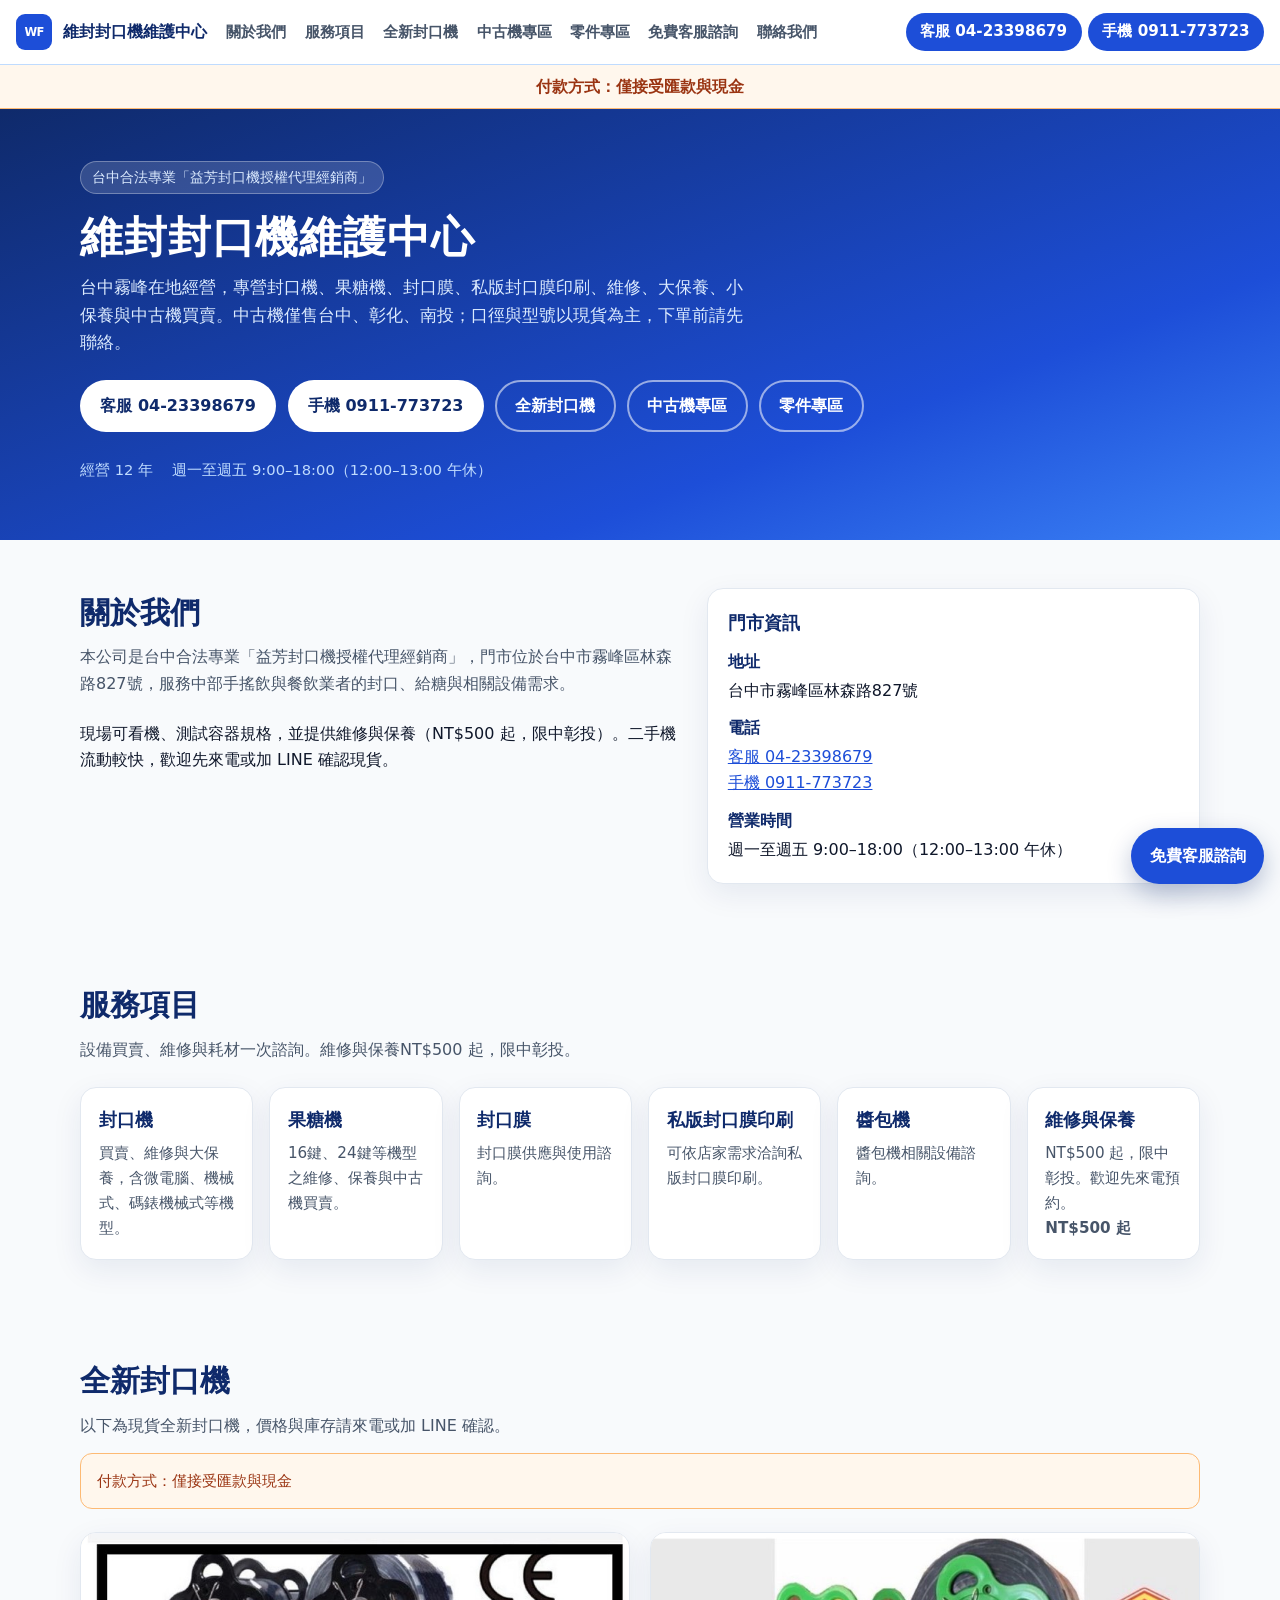
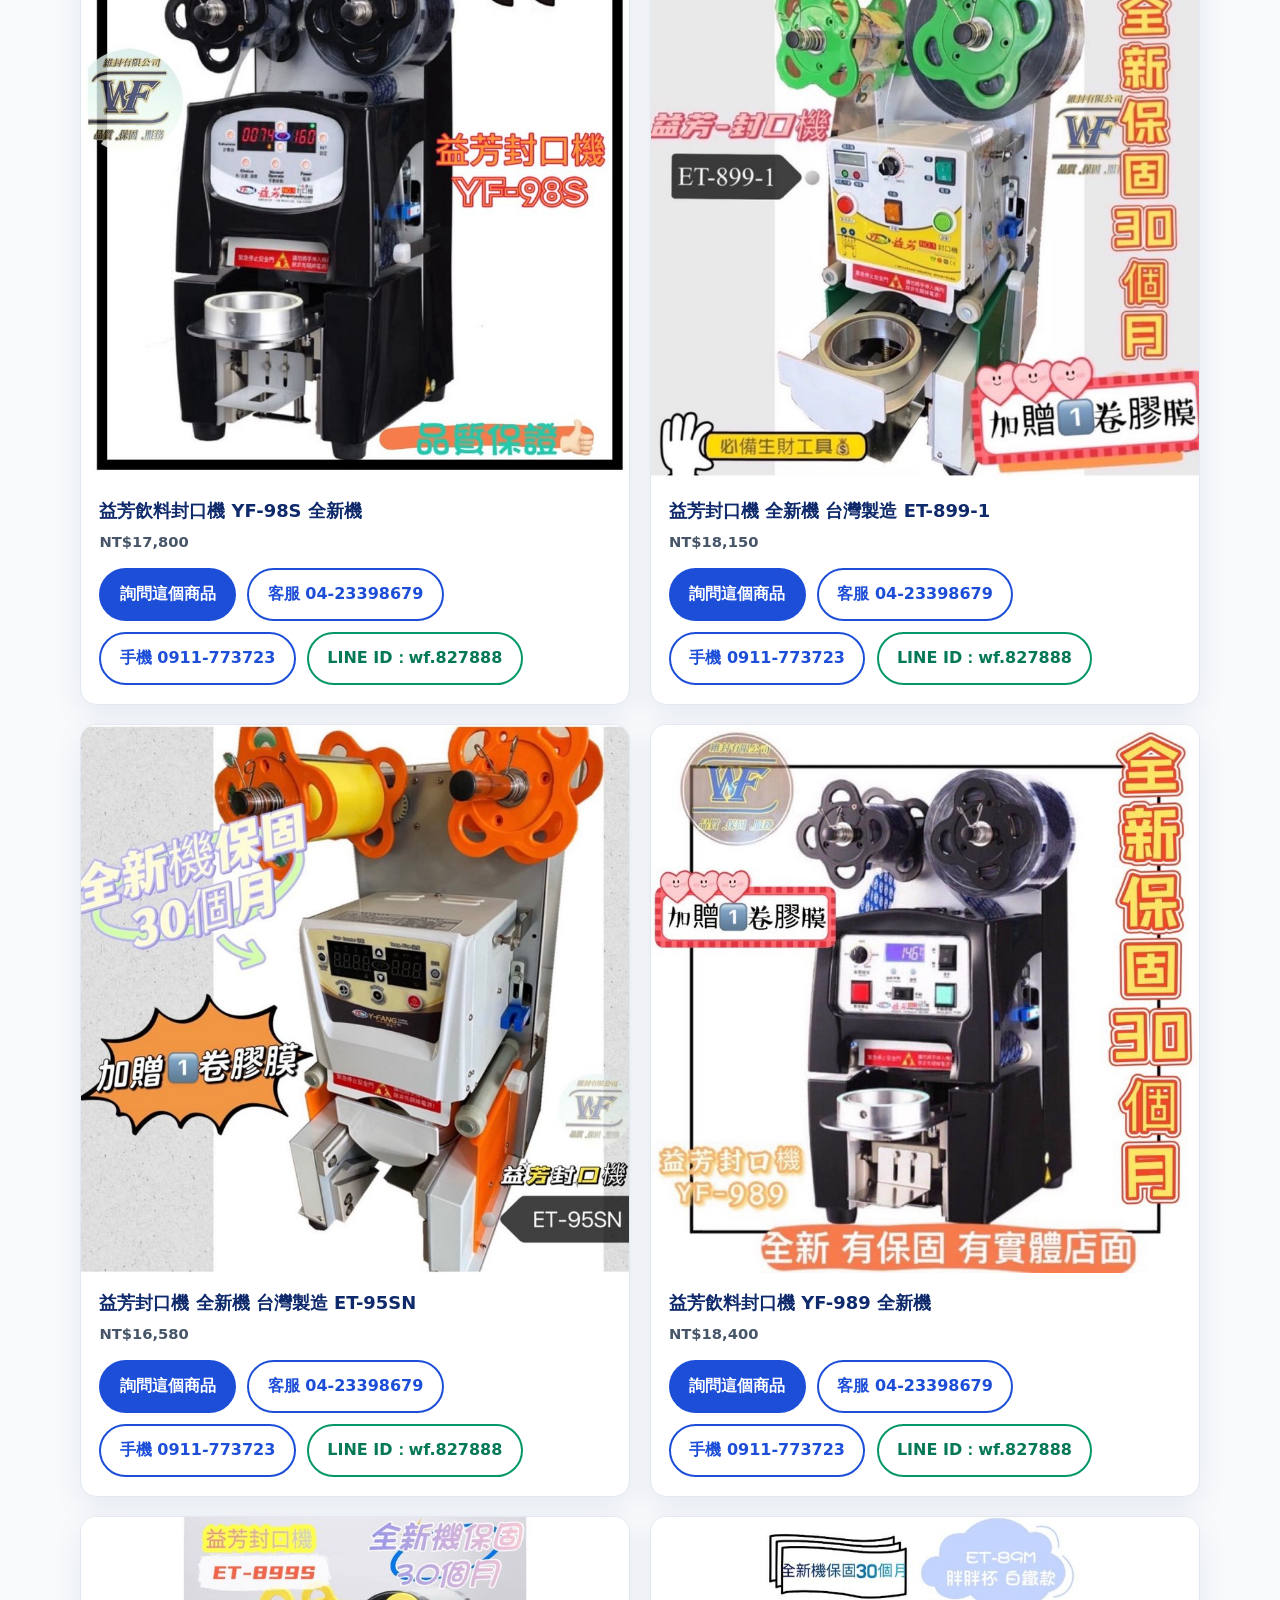
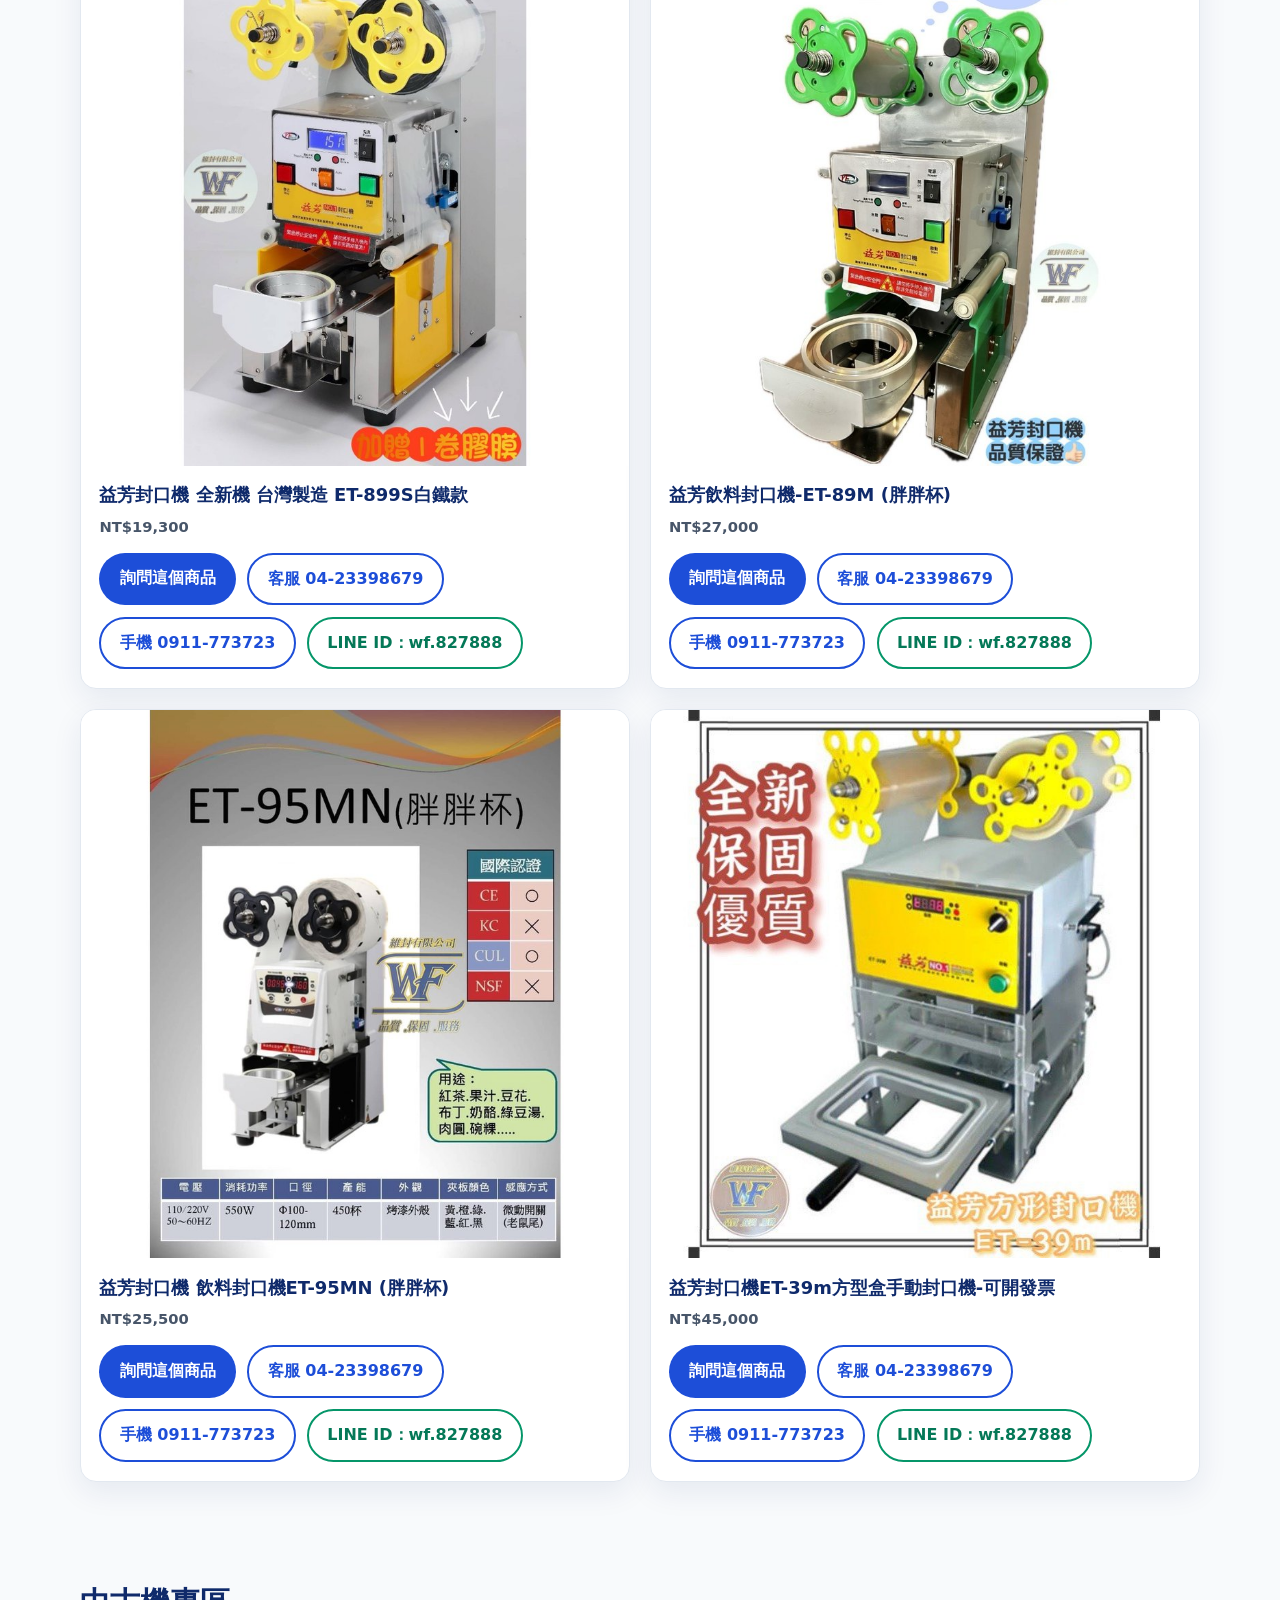
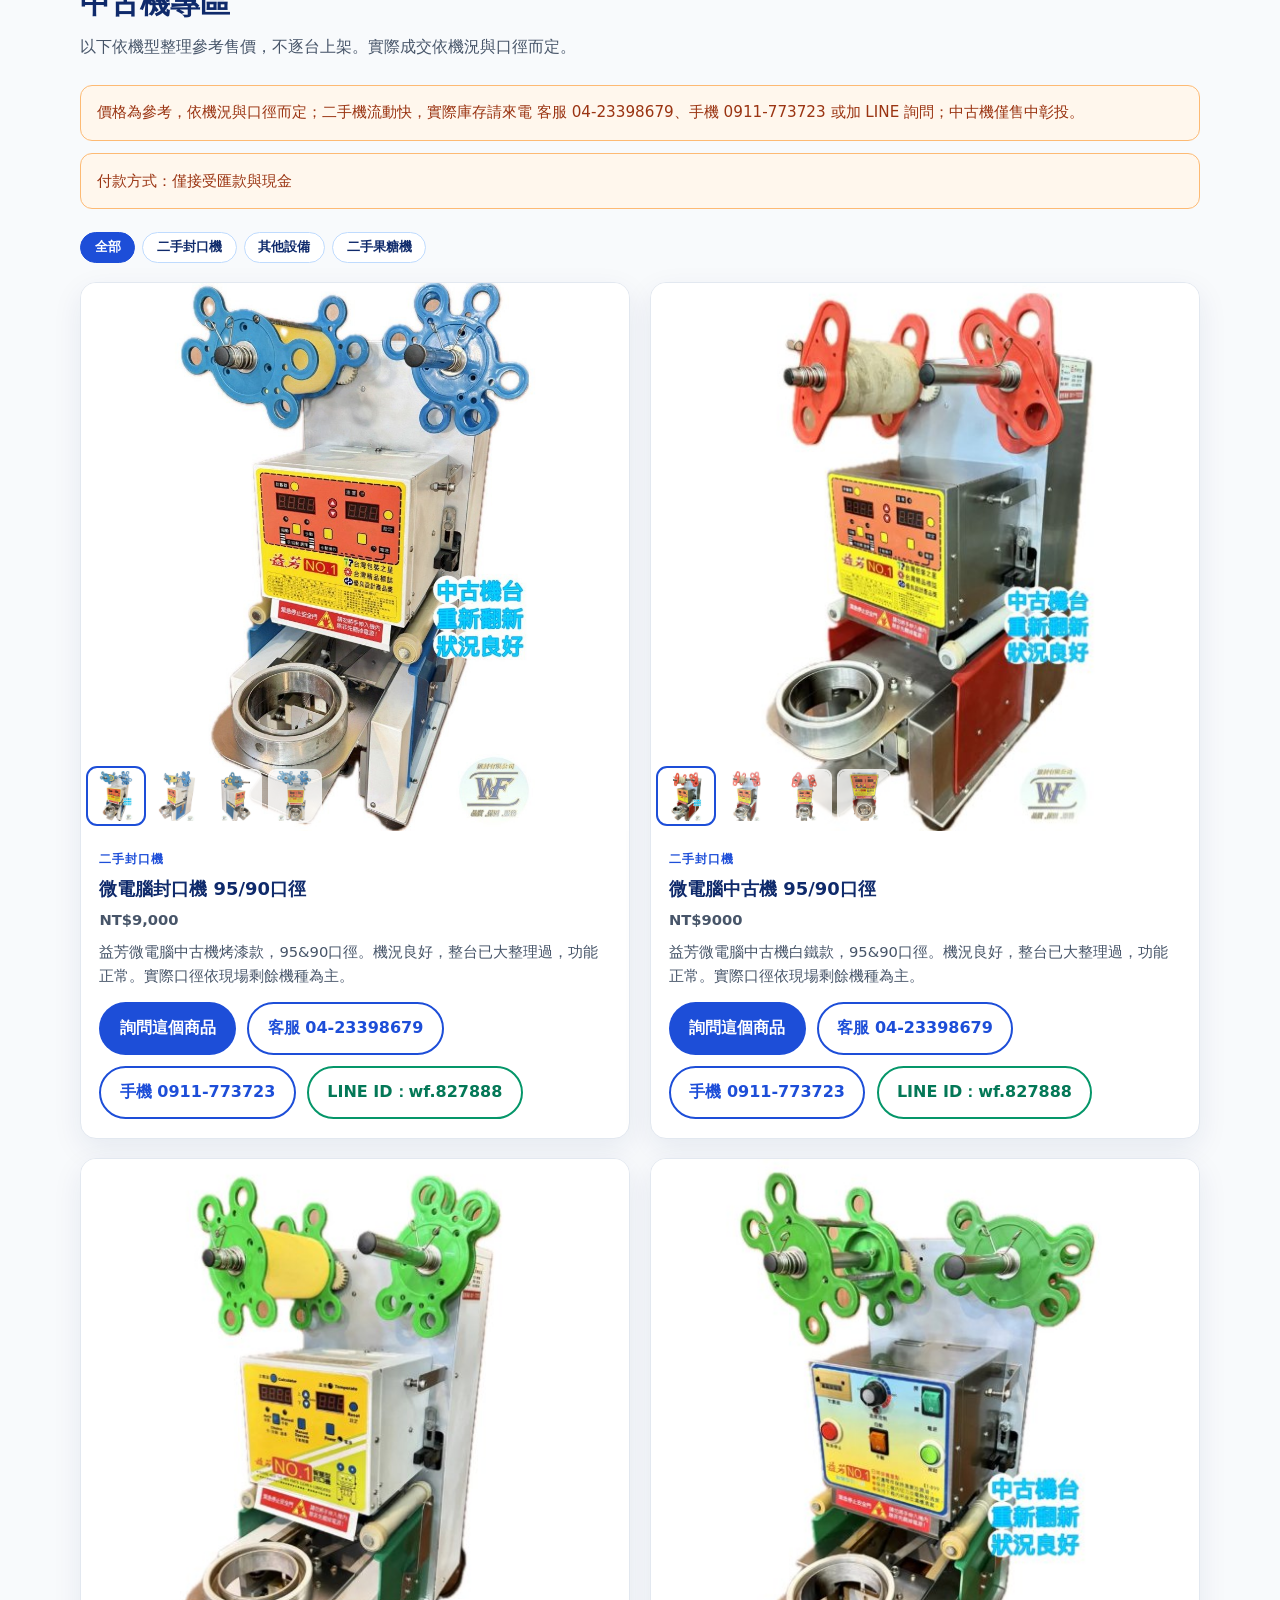
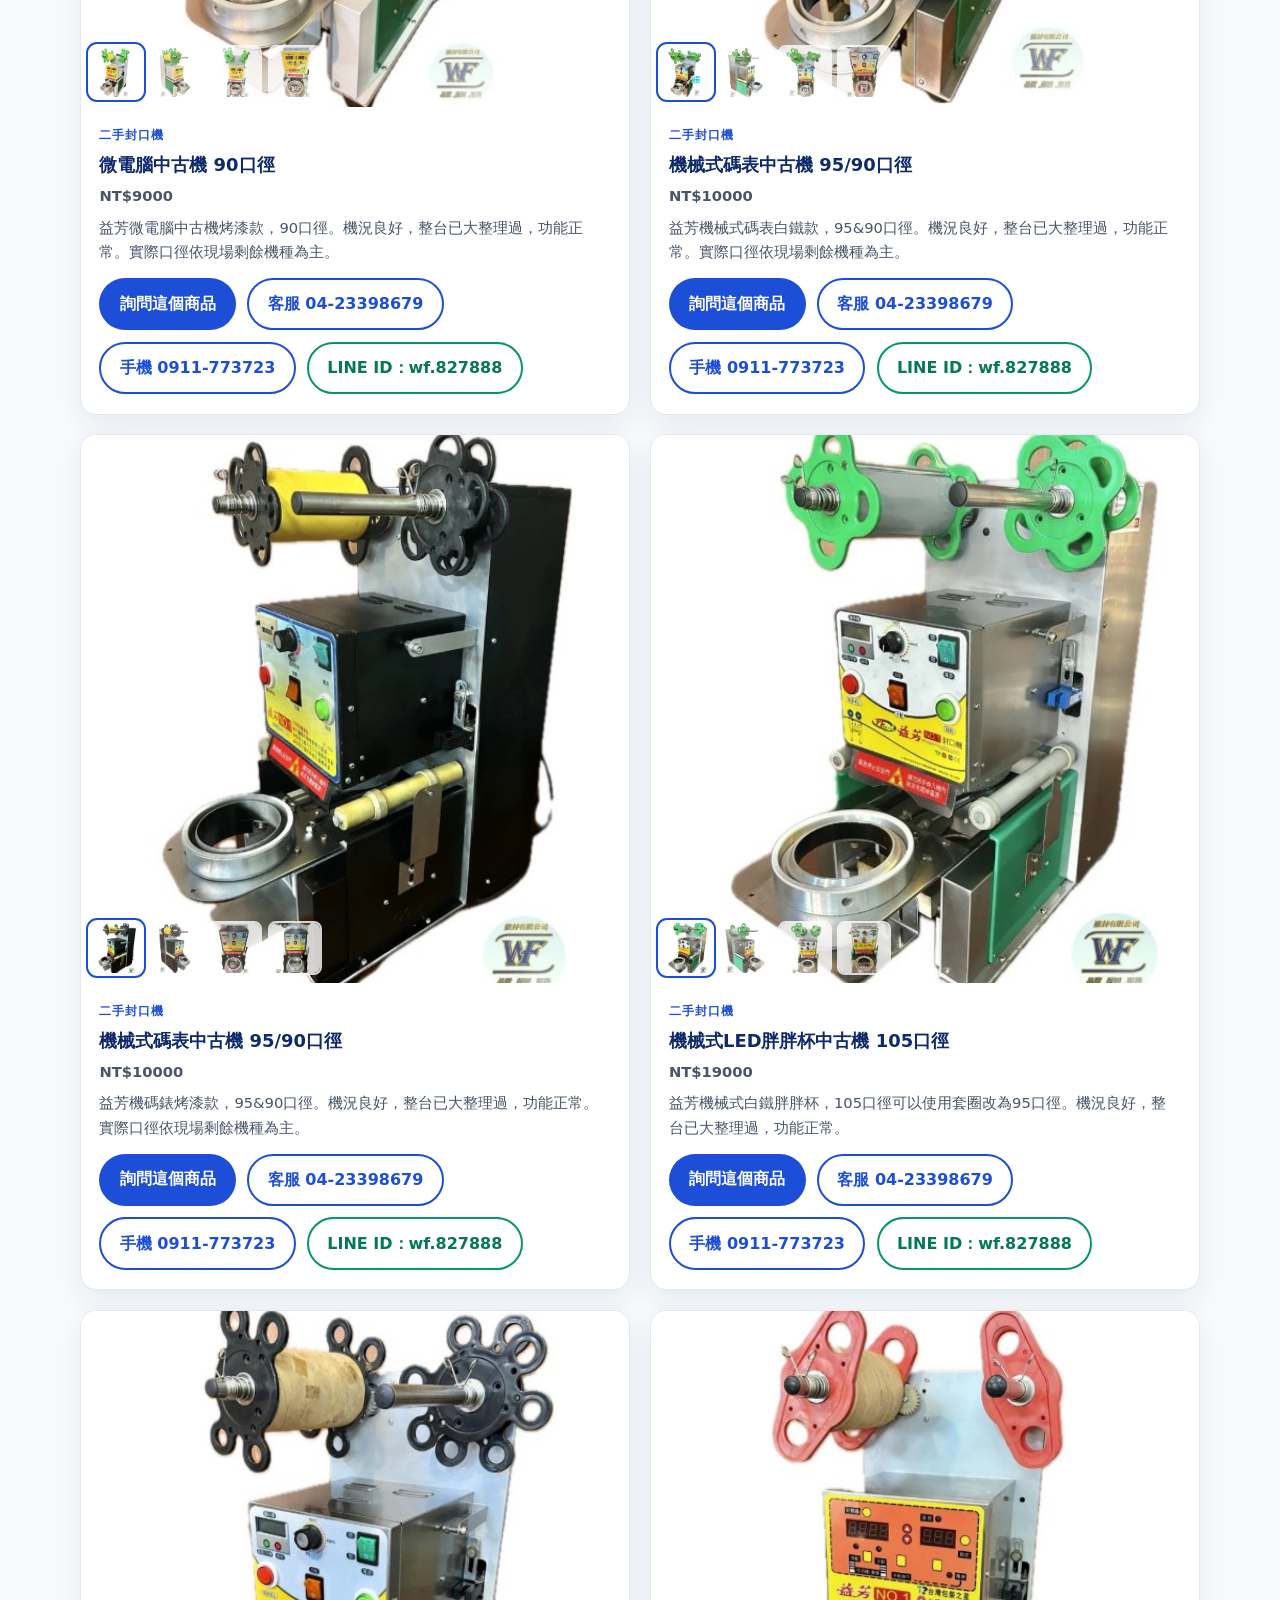
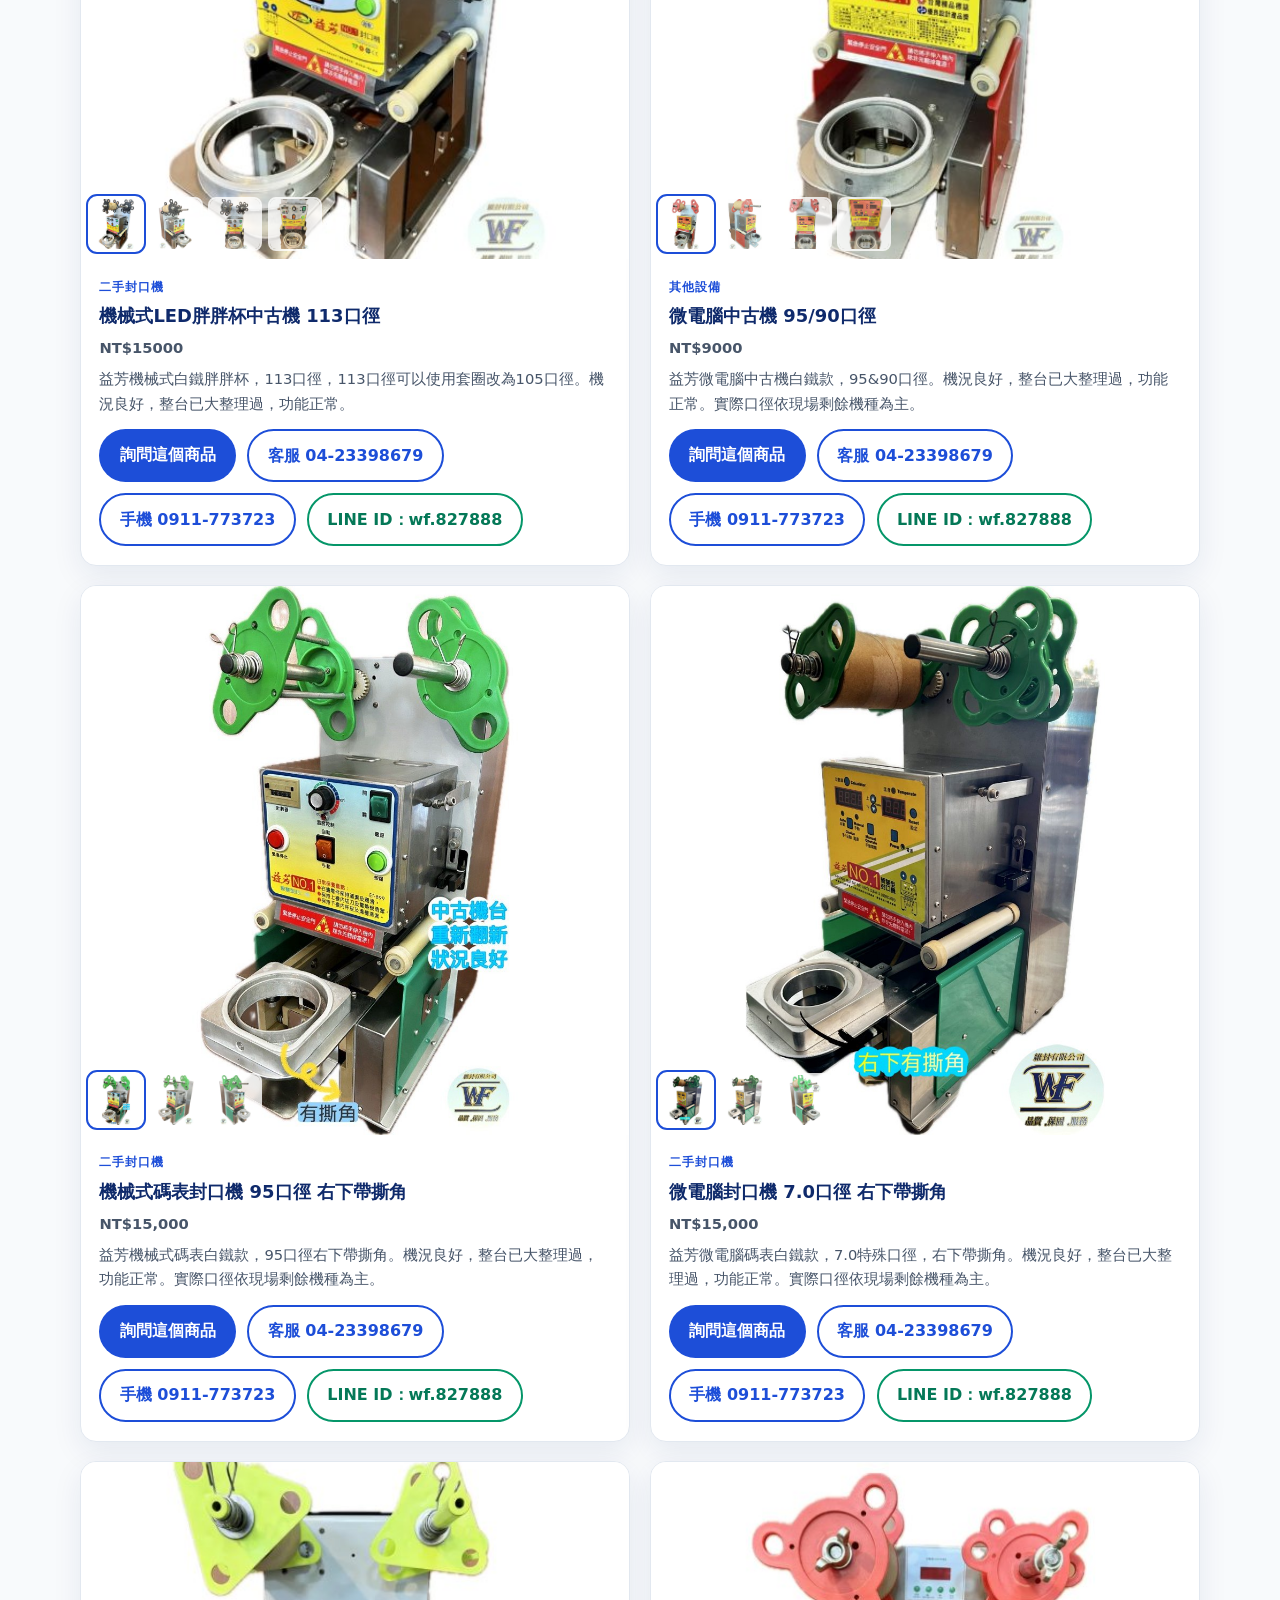
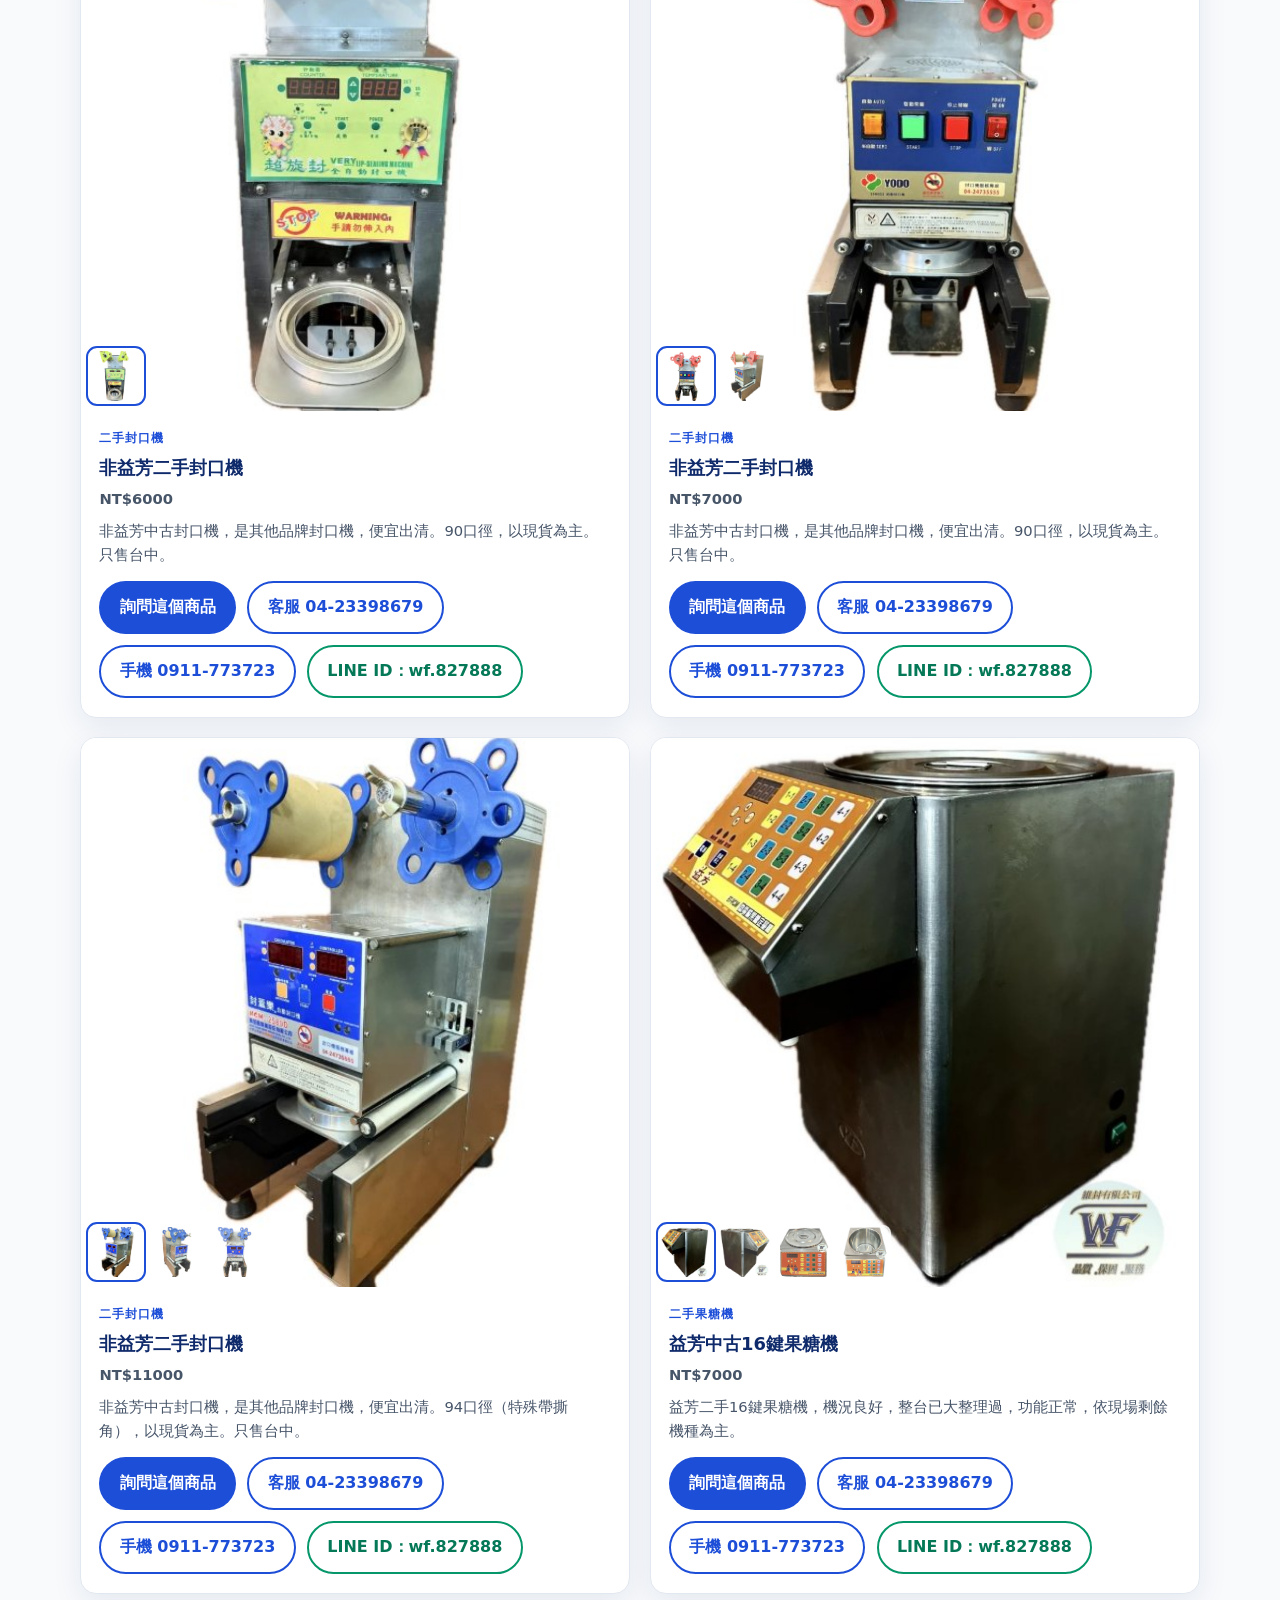
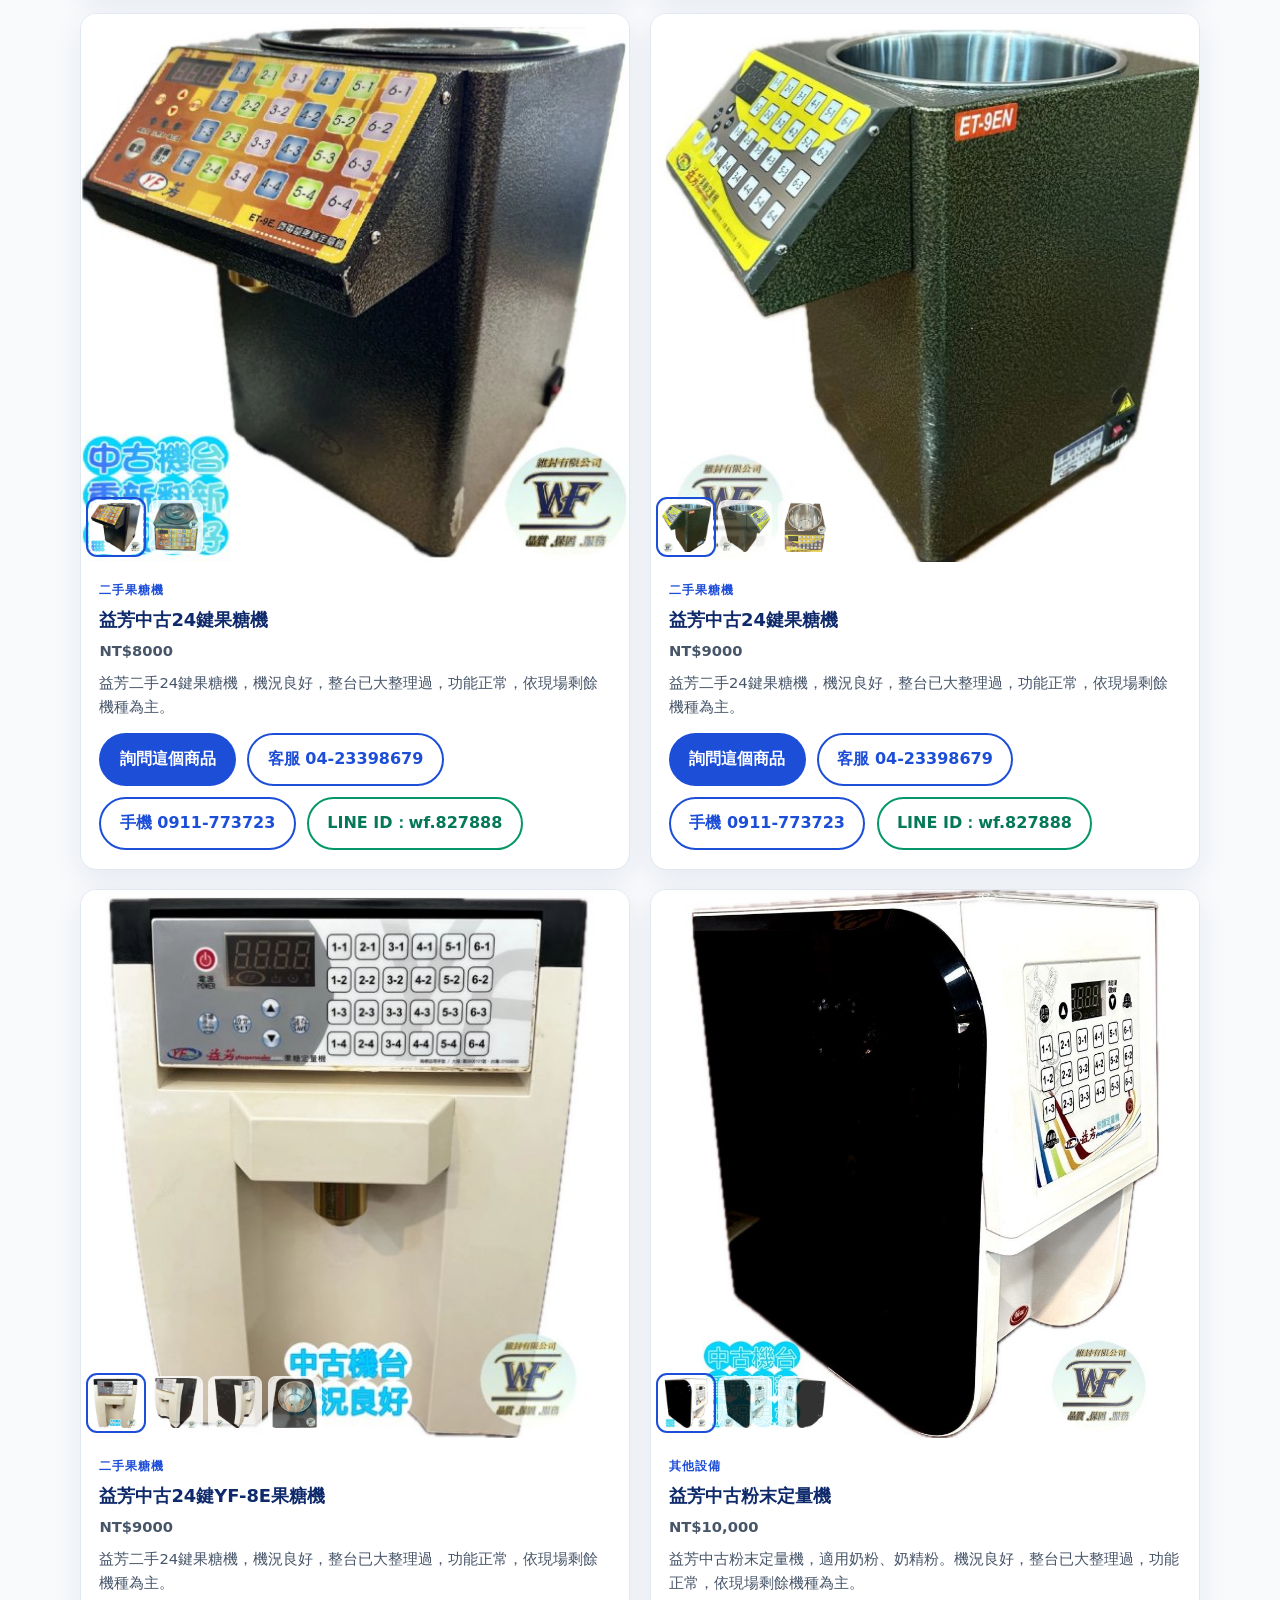
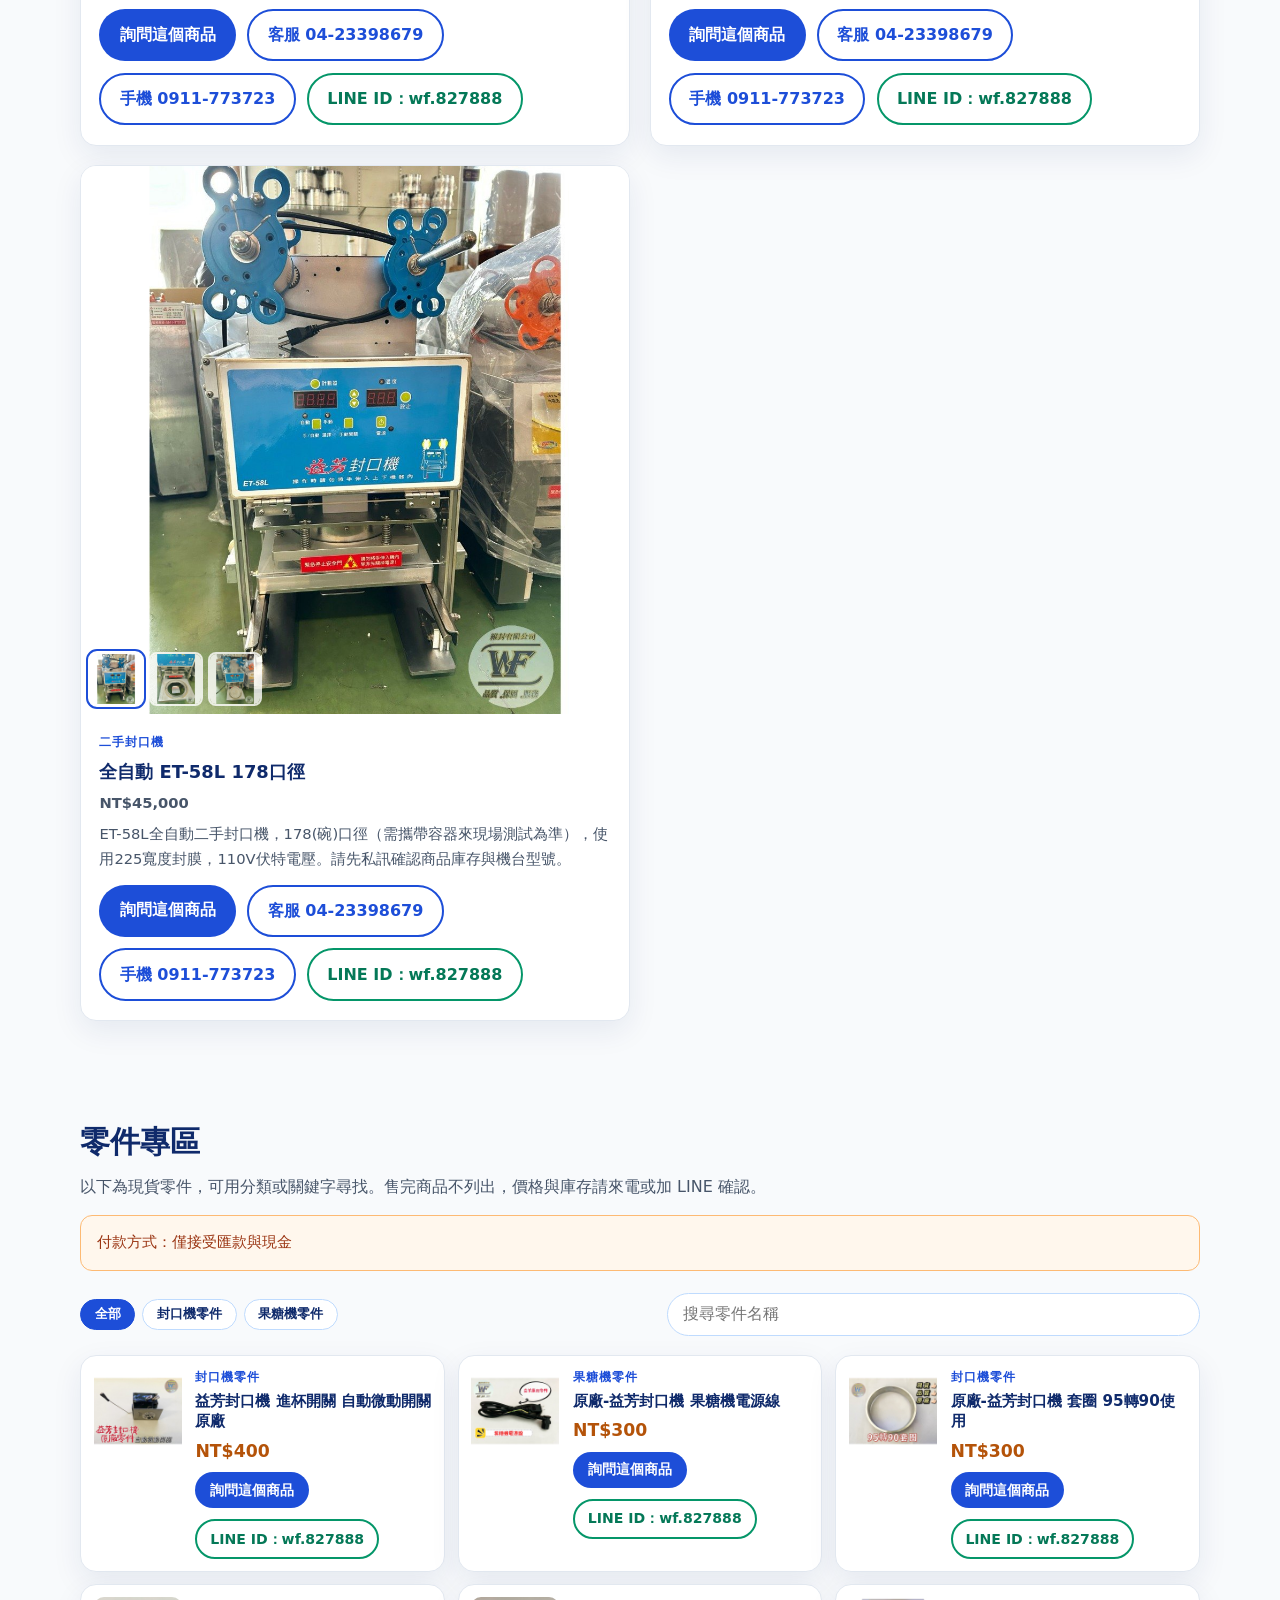
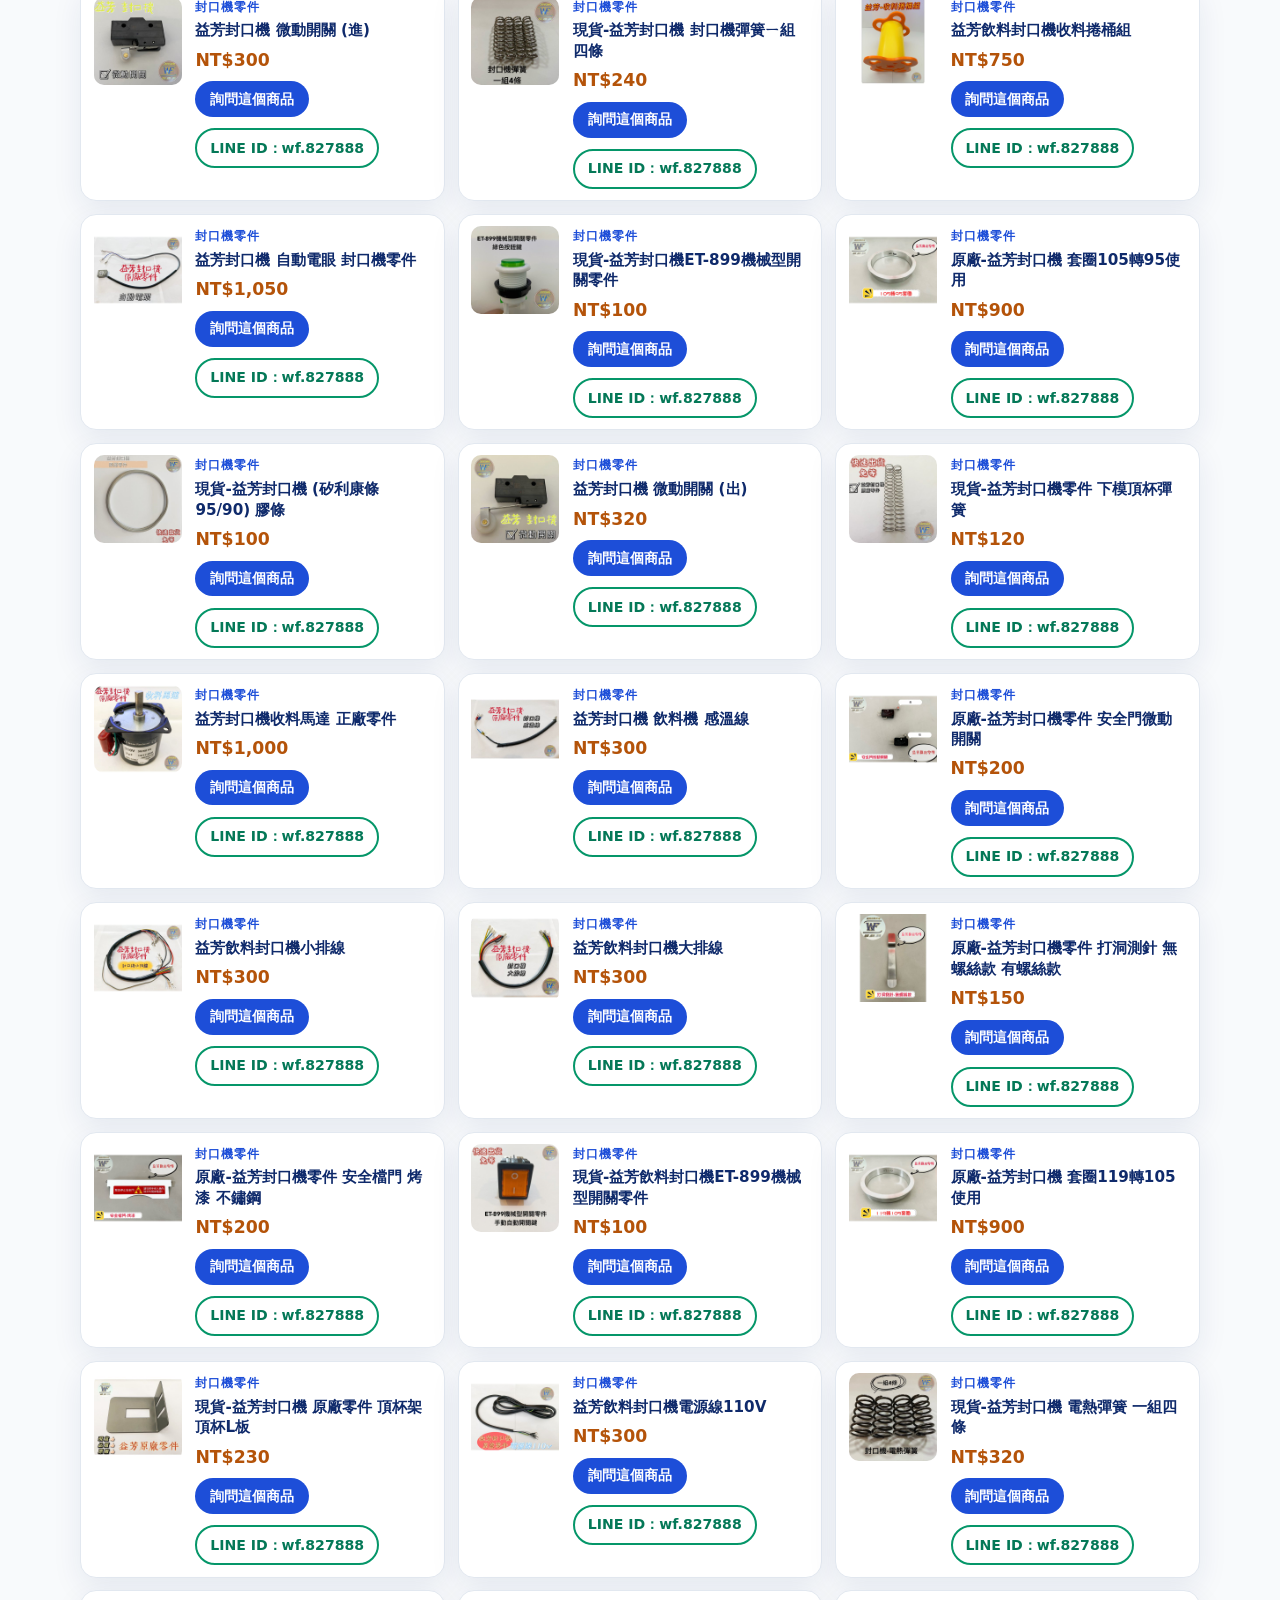
==== commit f1ab4c09: "更新官網內容" ====
--- a/index.html
+++ b/index.html
@@ -235,7 +235,7 @@
         <p class="note">價格為參考，依機況與口徑而定；二手機流動快，實際庫存請來電 客服 04-23398679、手機 0911-773723 或加 LINE 詢問；中古機僅售中彰投。</p>
         <p class="note payment-note">付款方式：僅接受匯款與現金</p>
         <div class="filters" role="toolbar" aria-label="依類別篩選">
-          <button type="button" data-cat="all" class="is-active" aria-pressed="true">全部</button><button type="button" data-cat="二手封口機" aria-pressed="false">二手封口機</button><button type="button" data-cat="二手果糖機" aria-pressed="false">二手果糖機</button><button type="button" data-cat="其他設備" aria-pressed="false">其他設備</button>
+          <button type="button" data-cat="all" class="is-active" aria-pressed="true">全部</button><button type="button" data-cat="二手封口機" aria-pressed="false">二手封口機</button><button type="button" data-cat="其他設備" aria-pressed="false">其他設備</button><button type="button" data-cat="二手果糖機" aria-pressed="false">二手果糖機</button>
         </div>
         <div class="cards">
           
@@ -345,6 +345,22 @@
     
     <div class="actions">
       <button type="button" class="btn btn-blue inquire-product" data-name="機械式LED胖胖杯中古機 113口徑" data-model="機械式" data-price="NT$15000" data-section="中古機專區" data-image="https://tin6761dd-a11y.github.io/yifang/images/group-mwlqrfyi-mwlr715n-0.jpg" data-link="https://tin6761dd-a11y.github.io/yifang/#group-mwlqrfyi" data-id="group-mwlqrfyi">詢問這個商品</button>
+      <a class="btn btn-outline" href="tel:+886423398679">客服 04-23398679</a>
+      <a class="btn btn-outline" href="tel:+886911773723">手機 0911-773723</a>
+      <a class="btn btn-outline channel-line" href="https://line.me/ti/p/~wf.827888" rel="noopener noreferrer" target="_blank">LINE ID：wf.827888</a>
+    </div>
+  </div>
+</article>
+<article class="card machine filter-item" data-category="其他設備" id="group-mwvqs0y7">
+  <div class="gallery"><img class="main-photo" src="images/group-mwvqs0y7-mwvqtvoo-0.jpg" alt="微電腦中古機 95/90口徑" width="800" height="800"><div class="thumbs" role="group" aria-label="更多照片"><button type="button" data-src="images/group-mwvqs0y7-mwvqtvoo-0.jpg" data-alt="微電腦中古機 95/90口徑 照片 1" aria-current="true"><img src="images/group-mwvqs0y7-mwvqtvoo-0.jpg" alt="" width="54" height="54"></button><button type="button" data-src="images/group-mwvqs0y7-mwvqtvoz-1.jpg" data-alt="微電腦中古機 95/90口徑 照片 2"><img src="images/group-mwvqs0y7-mwvqtvoz-1.jpg" alt="" width="54" height="54"></button><button type="button" data-src="images/group-mwvqs0y7-mwvqtvp8-2.jpg" data-alt="微電腦中古機 95/90口徑 照片 3"><img src="images/group-mwvqs0y7-mwvqtvp8-2.jpg" alt="" width="54" height="54"></button><button type="button" data-src="images/group-mwvqs0y7-mwvqtvpi-3.jpg" data-alt="微電腦中古機 95/90口徑 照片 4"><img src="images/group-mwvqs0y7-mwvqtvpi-3.jpg" alt="" width="54" height="54"></button></div></div>
+  <div class="machine-body">
+    <div class="kicker">其他設備</div>
+    <h3>微電腦中古機 95/90口徑</h3>
+    <p class="approx">NT$9000</p>
+    <p>益芳微電腦中古機白鐵款，95&amp;90口徑。機況良好，整台已大整理過，功能正常。實際口徑依現場剩餘機種為主。</p>
+    
+    <div class="actions">
+      <button type="button" class="btn btn-blue inquire-product" data-name="微電腦中古機 95/90口徑" data-model="微電腦" data-price="NT$9000" data-section="中古機專區" data-image="https://tin6761dd-a11y.github.io/yifang/images/group-mwvqs0y7-mwvqtvoo-0.jpg" data-link="https://tin6761dd-a11y.github.io/yifang/#group-mwvqs0y7" data-id="group-mwvqs0y7">詢問這個商品</button>
       <a class="btn btn-outline" href="tel:+886423398679">客服 04-23398679</a>
       <a class="btn btn-outline" href="tel:+886911773723">手機 0911-773723</a>
       <a class="btn btn-outline channel-line" href="https://line.me/ti/p/~wf.827888" rel="noopener noreferrer" target="_blank">LINE ID：wf.827888</a>
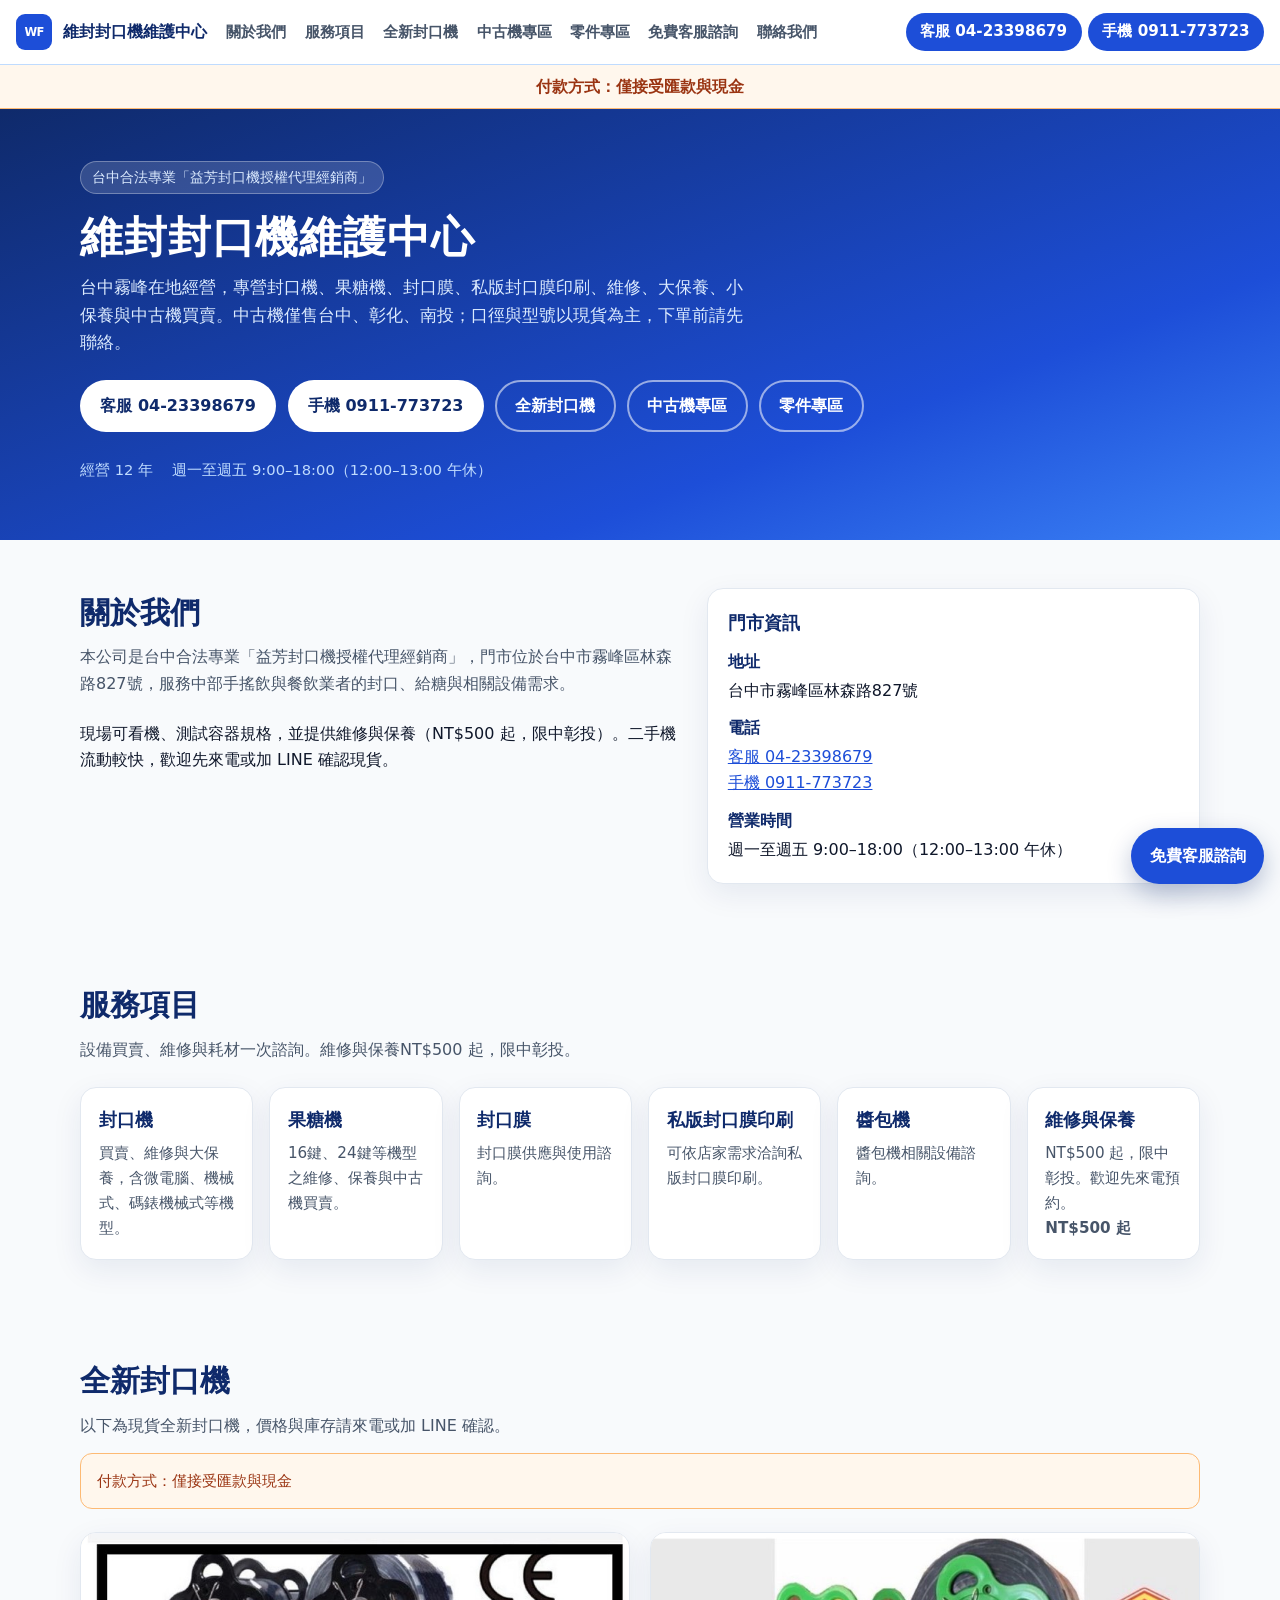
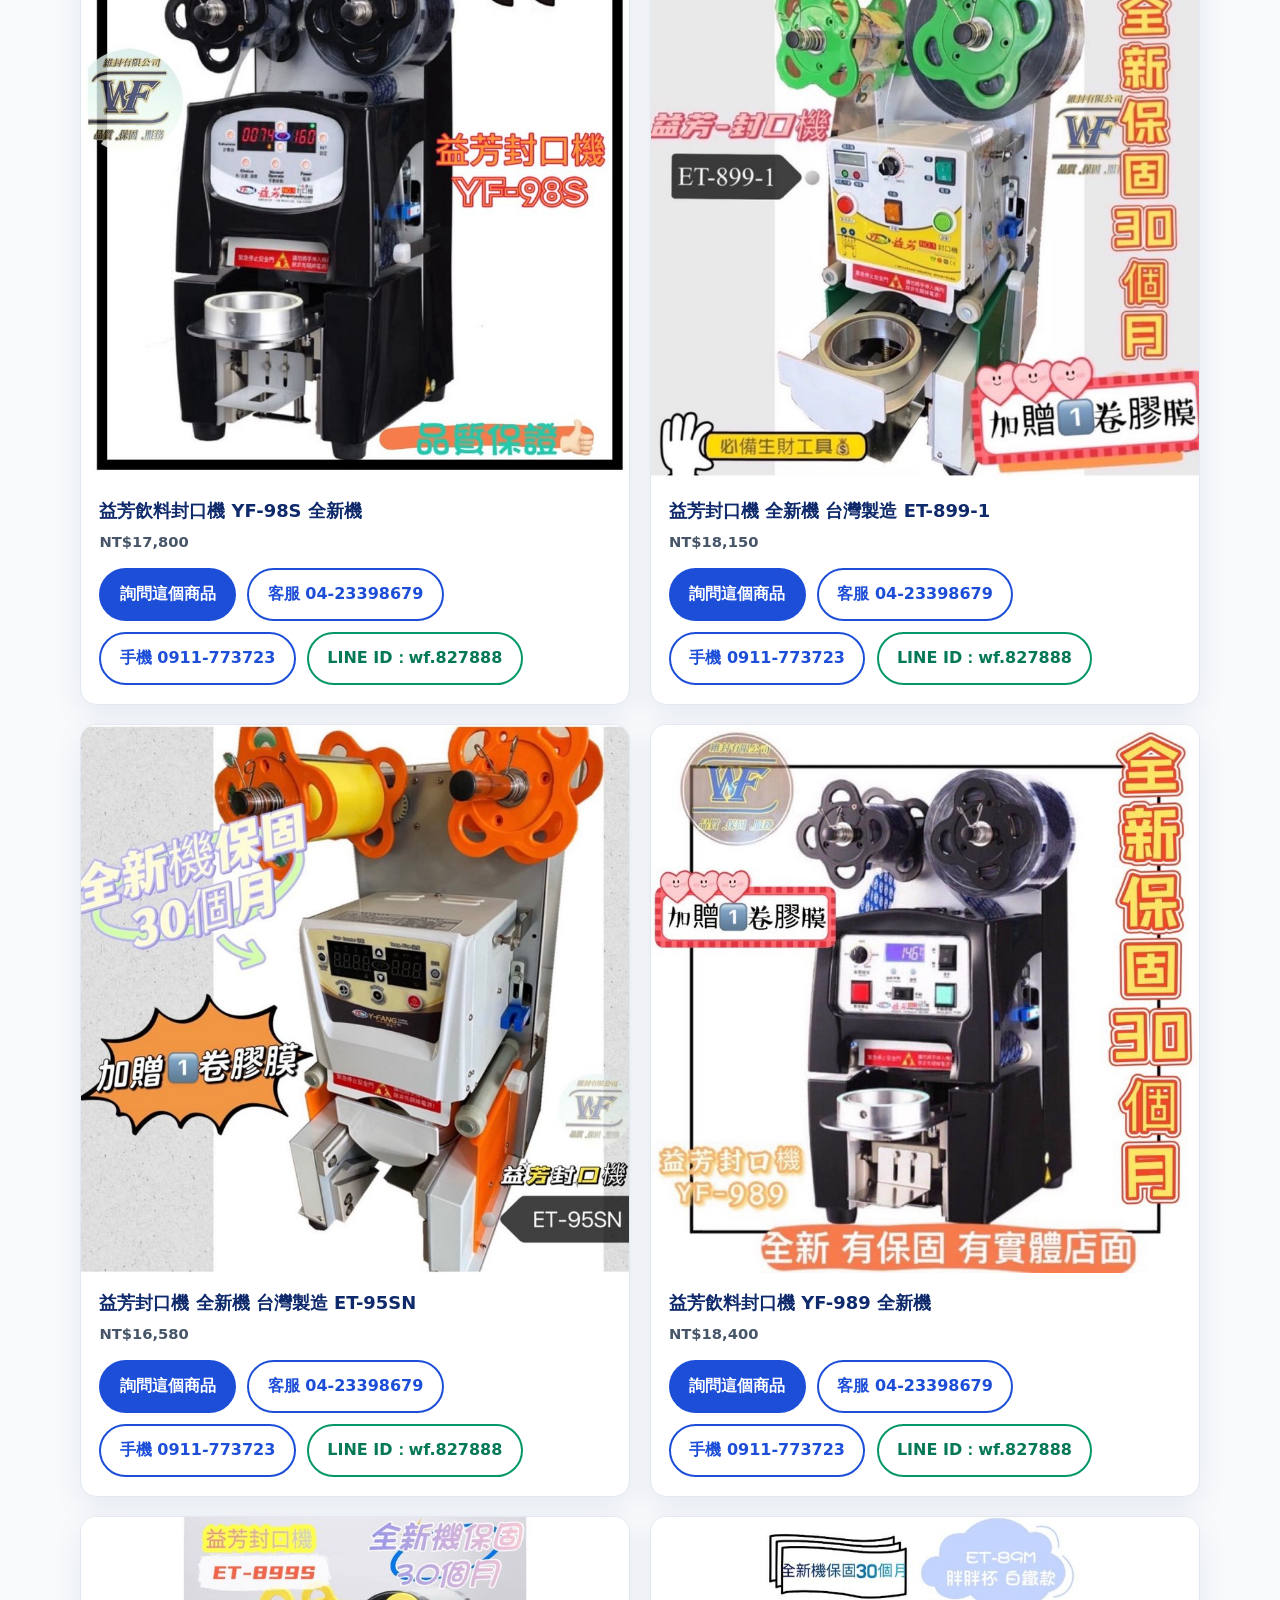
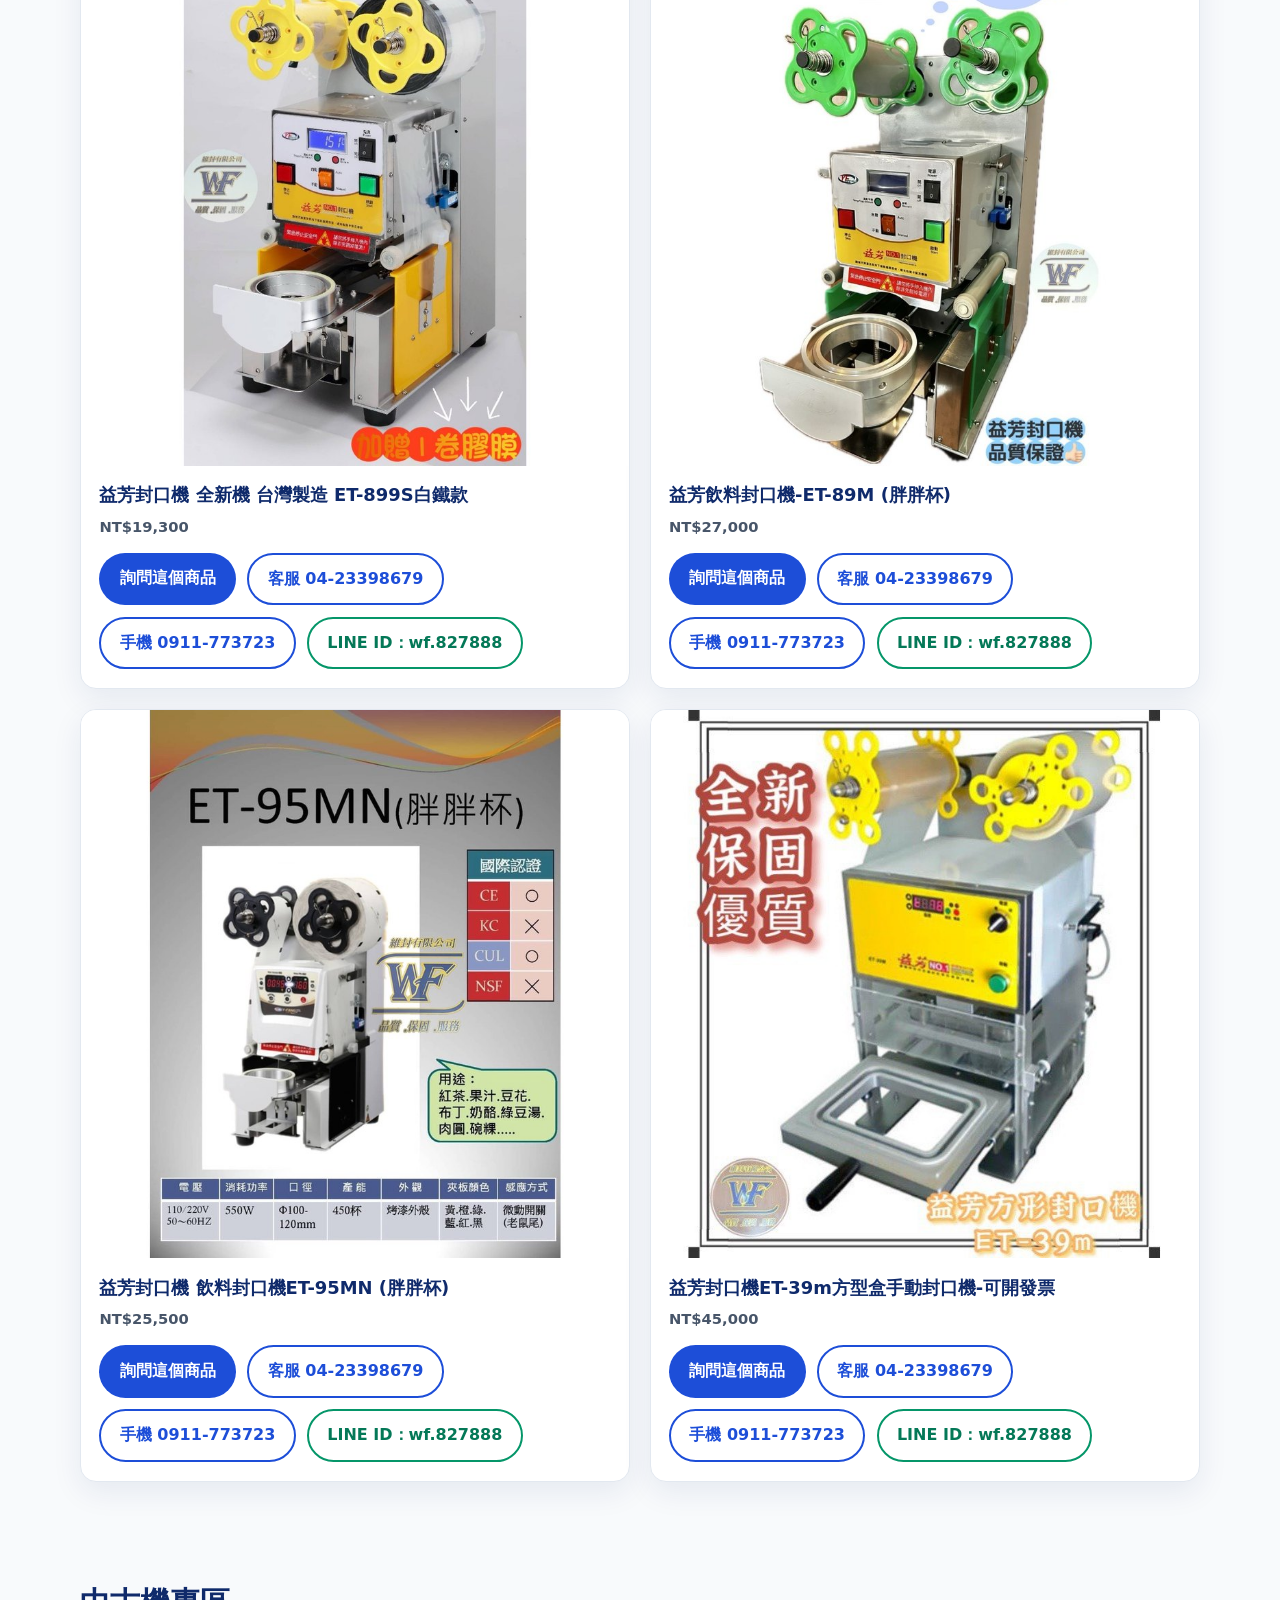
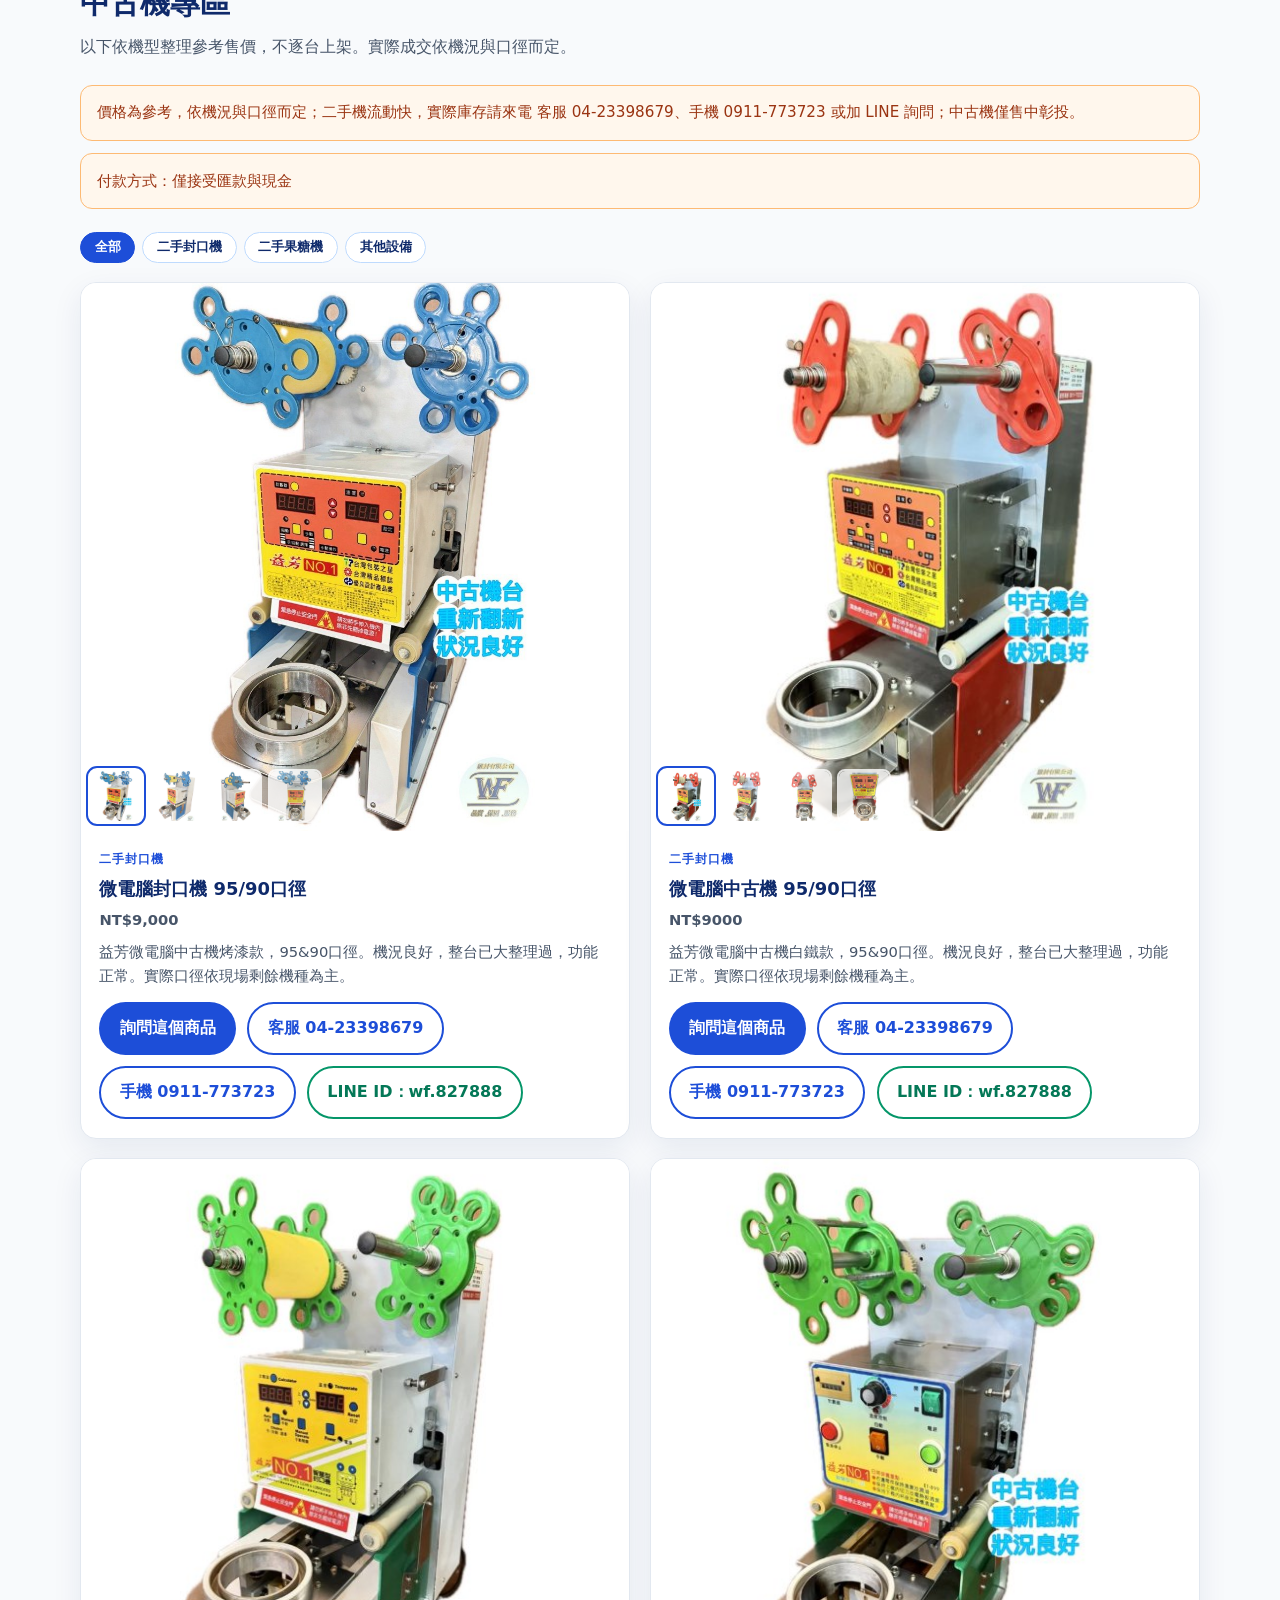
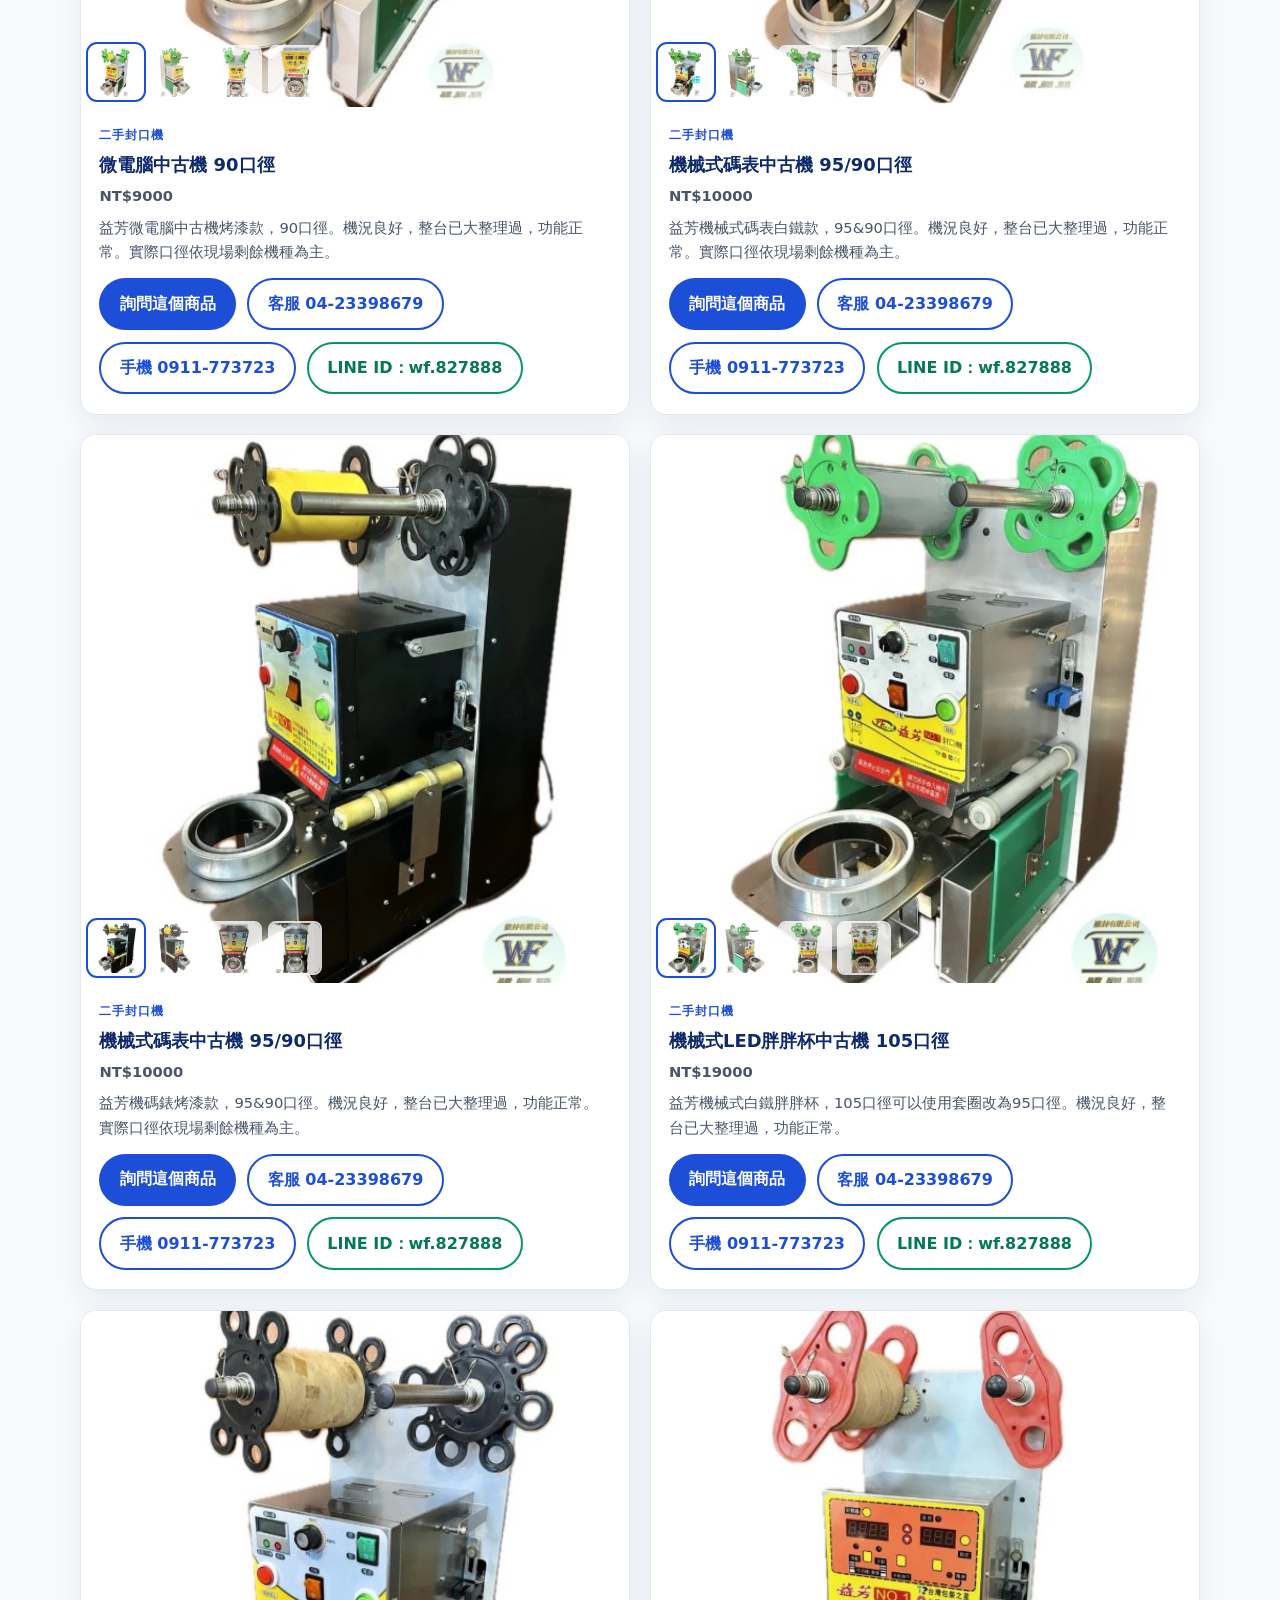
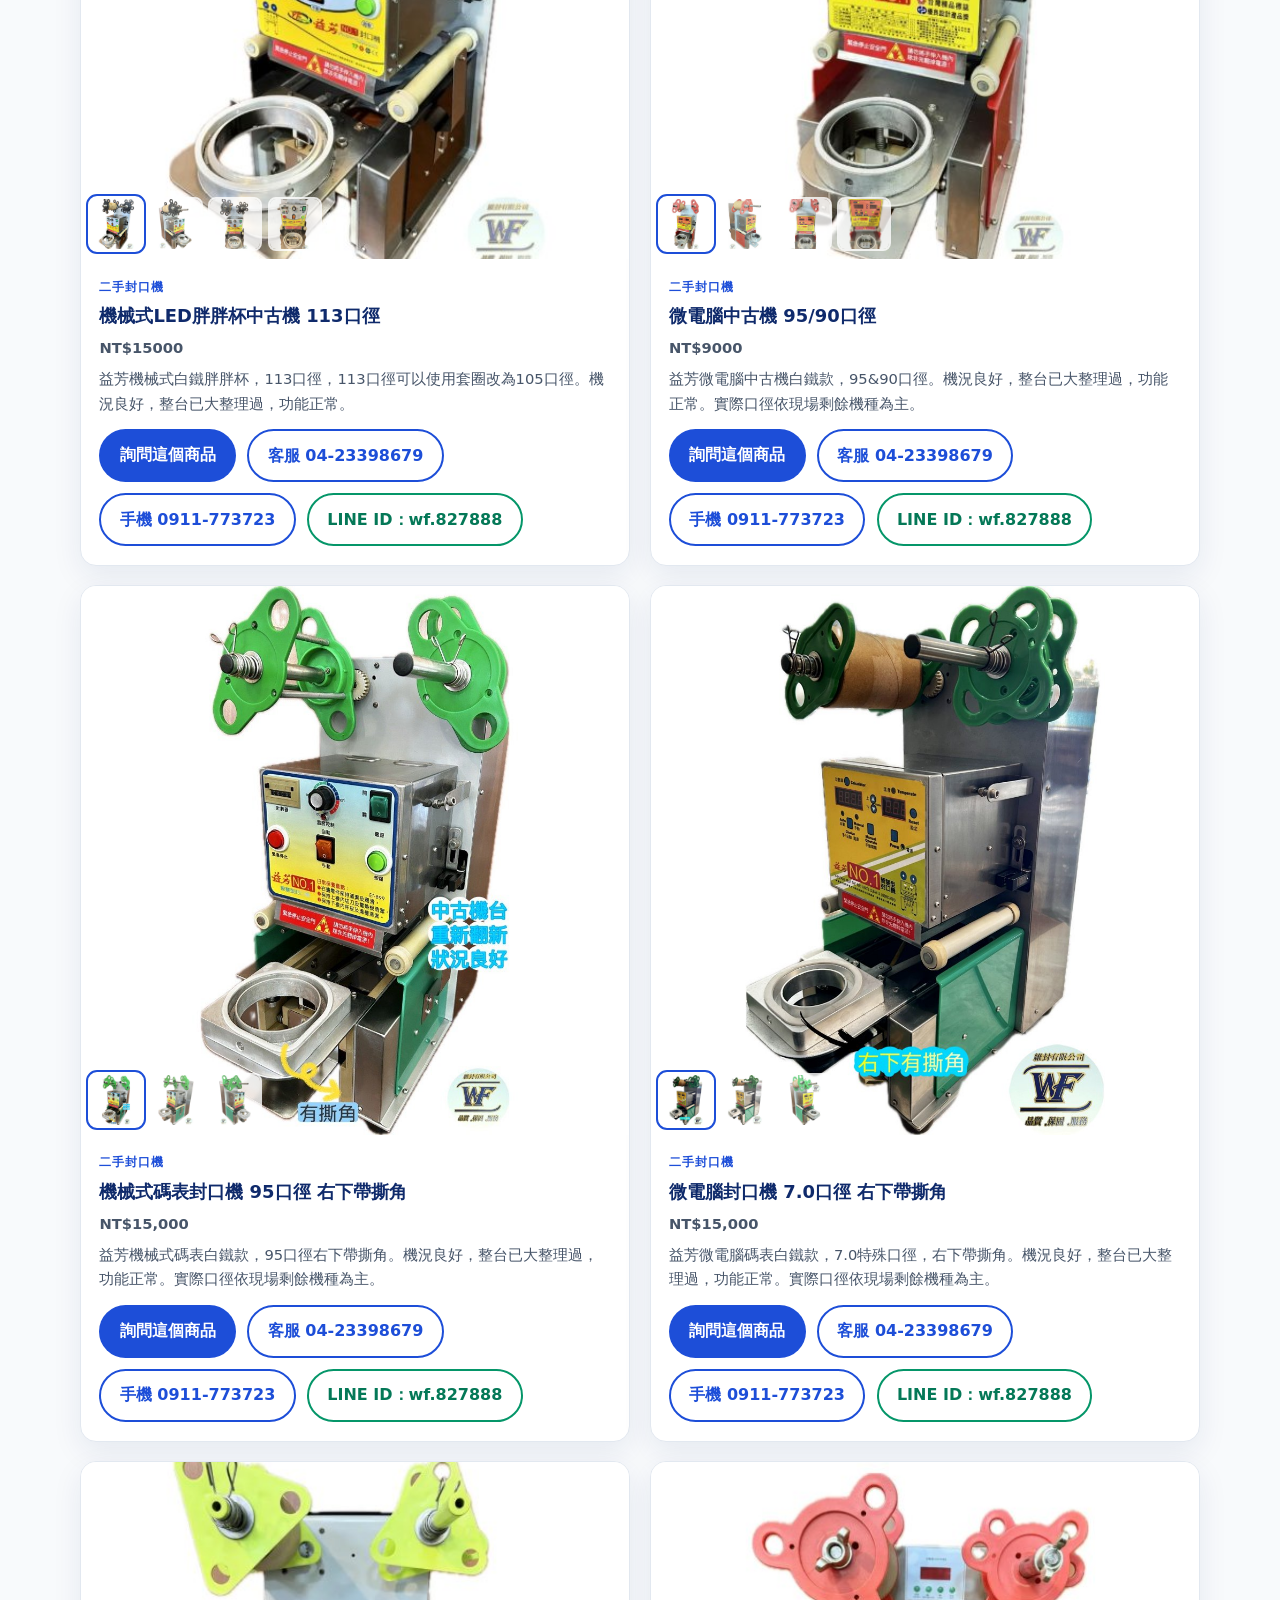
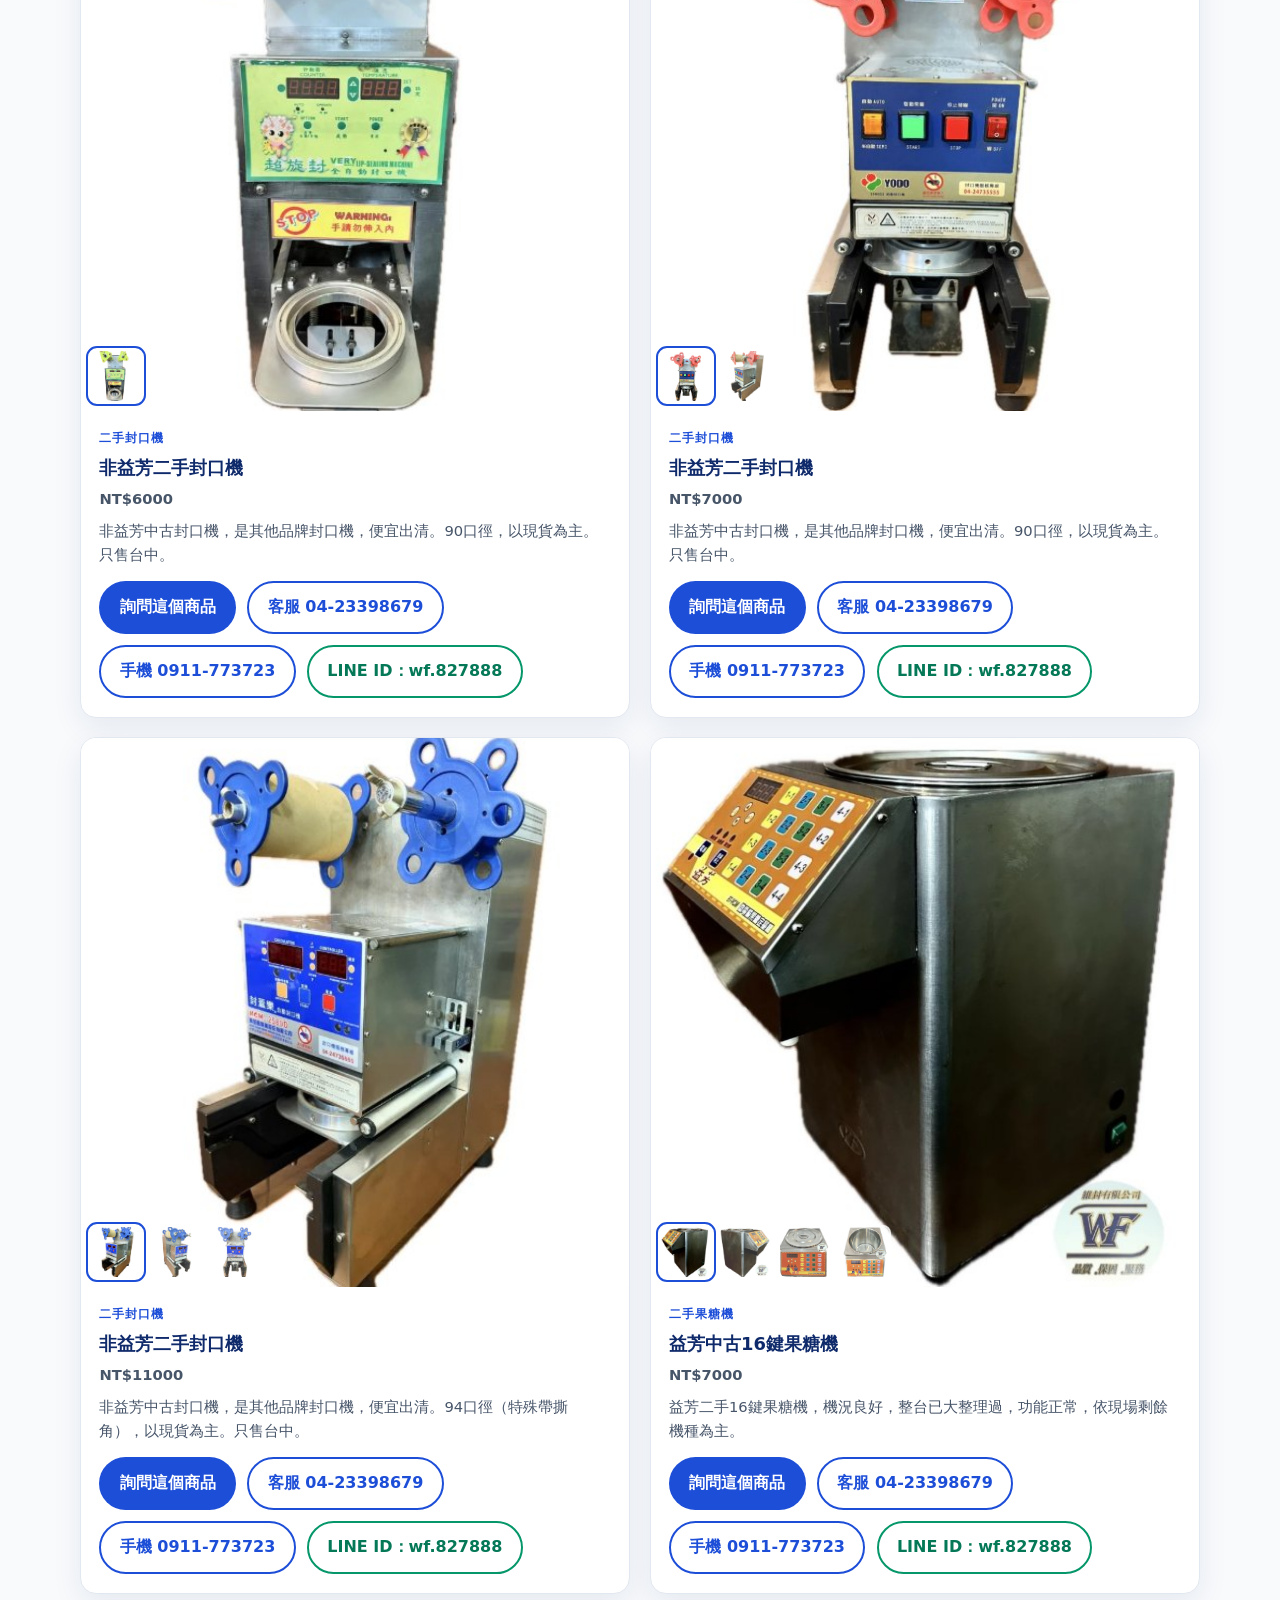
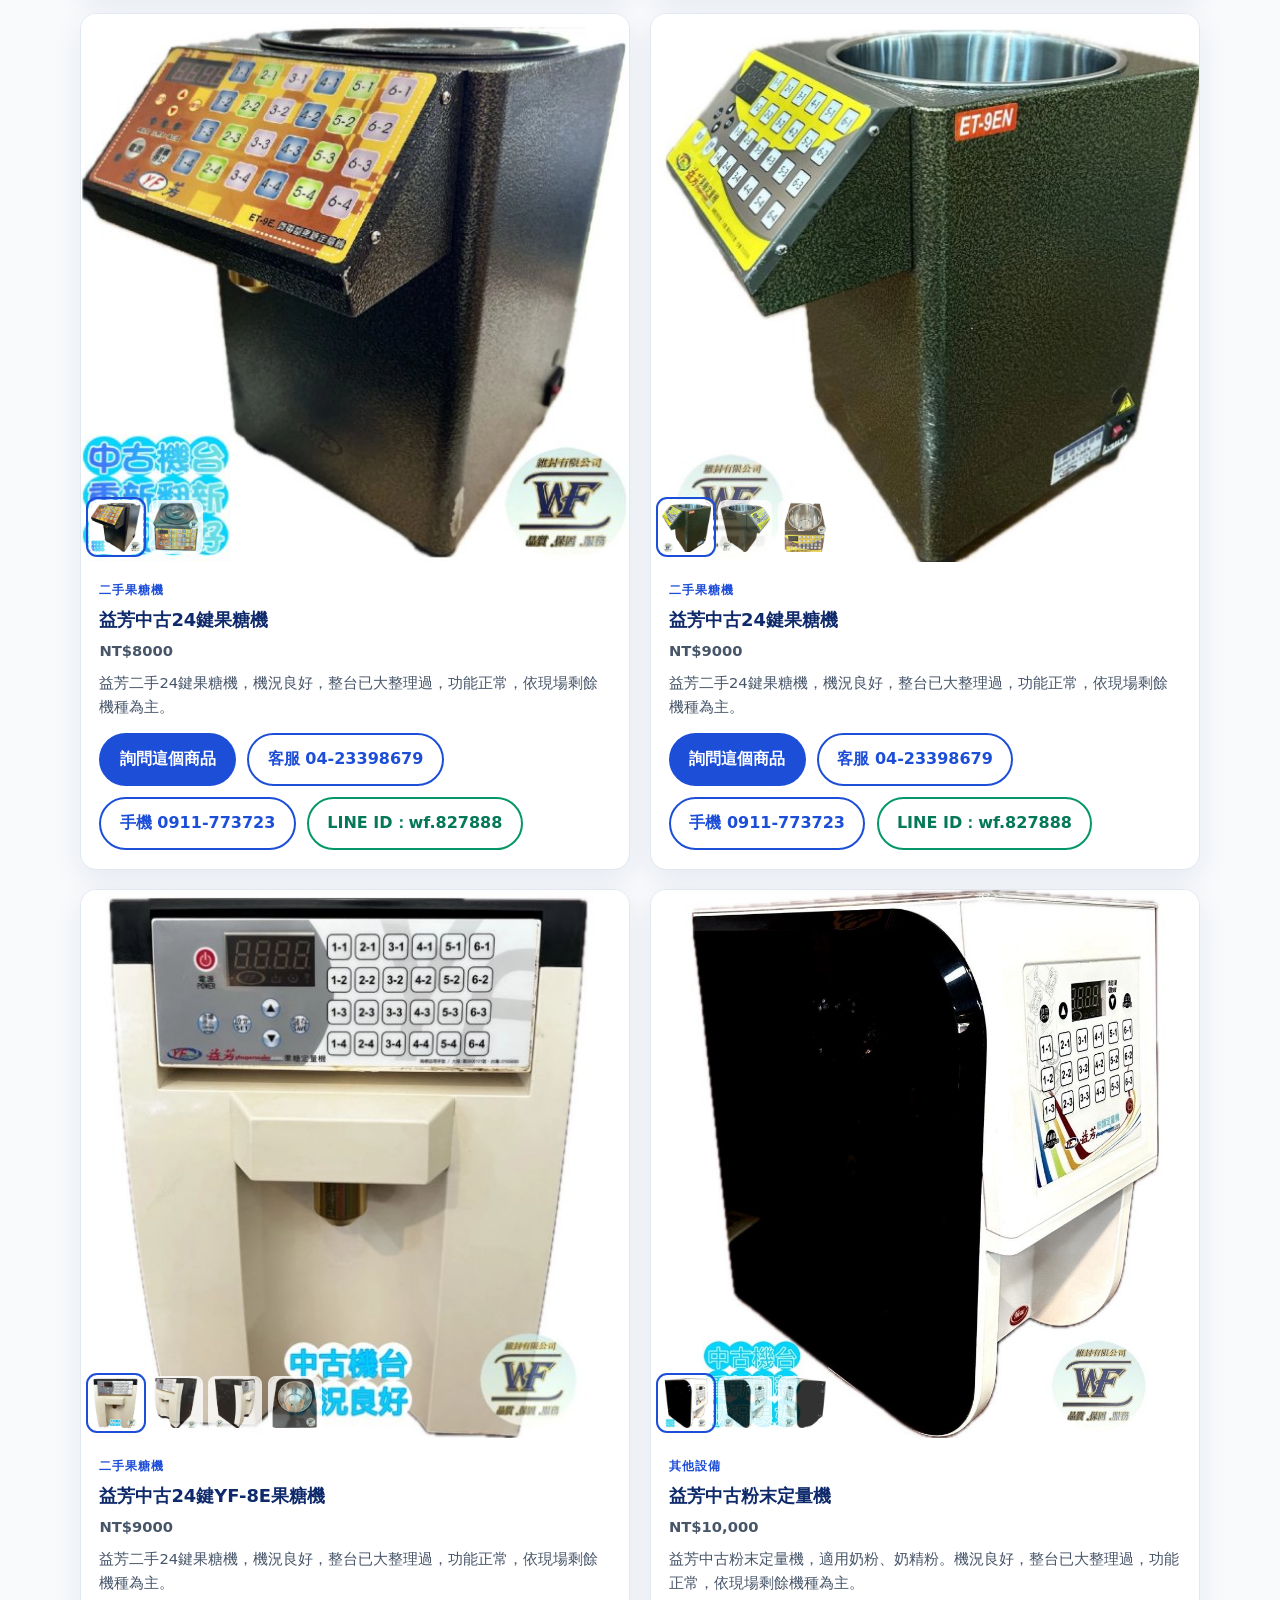
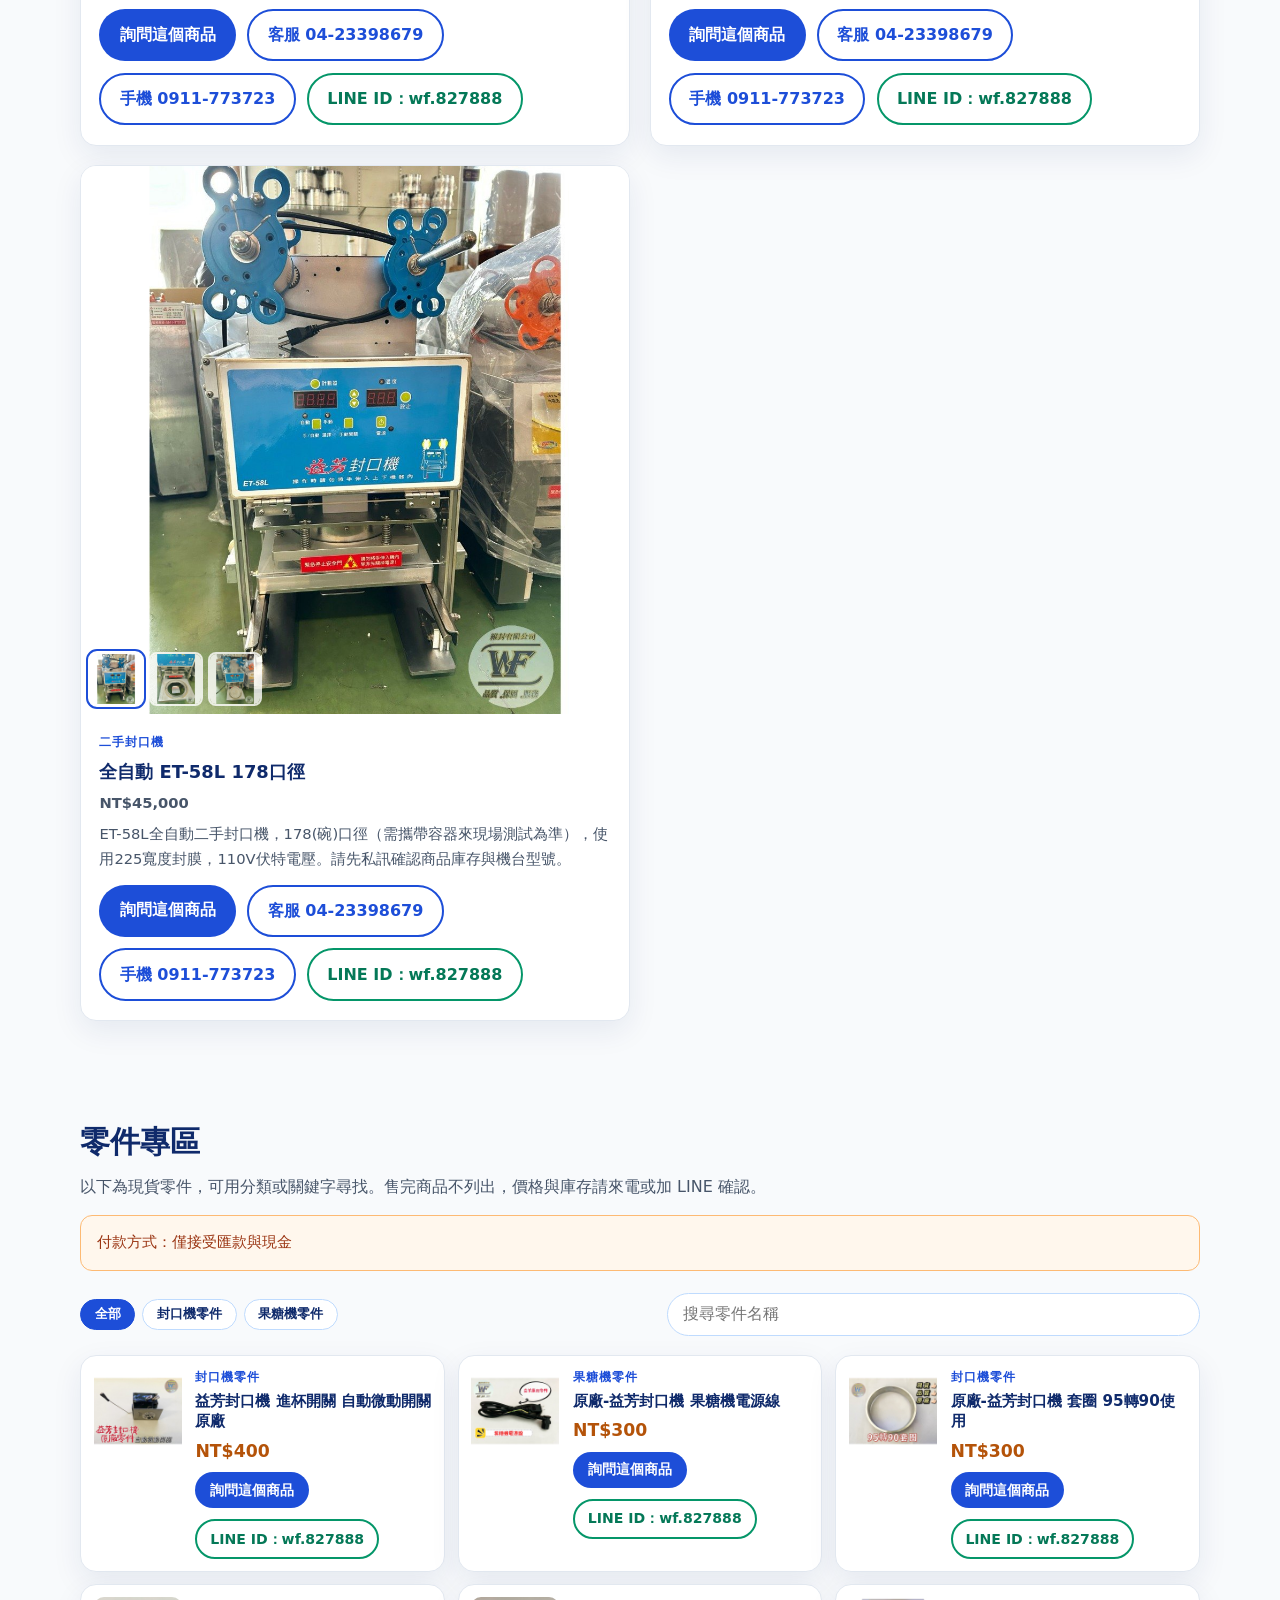
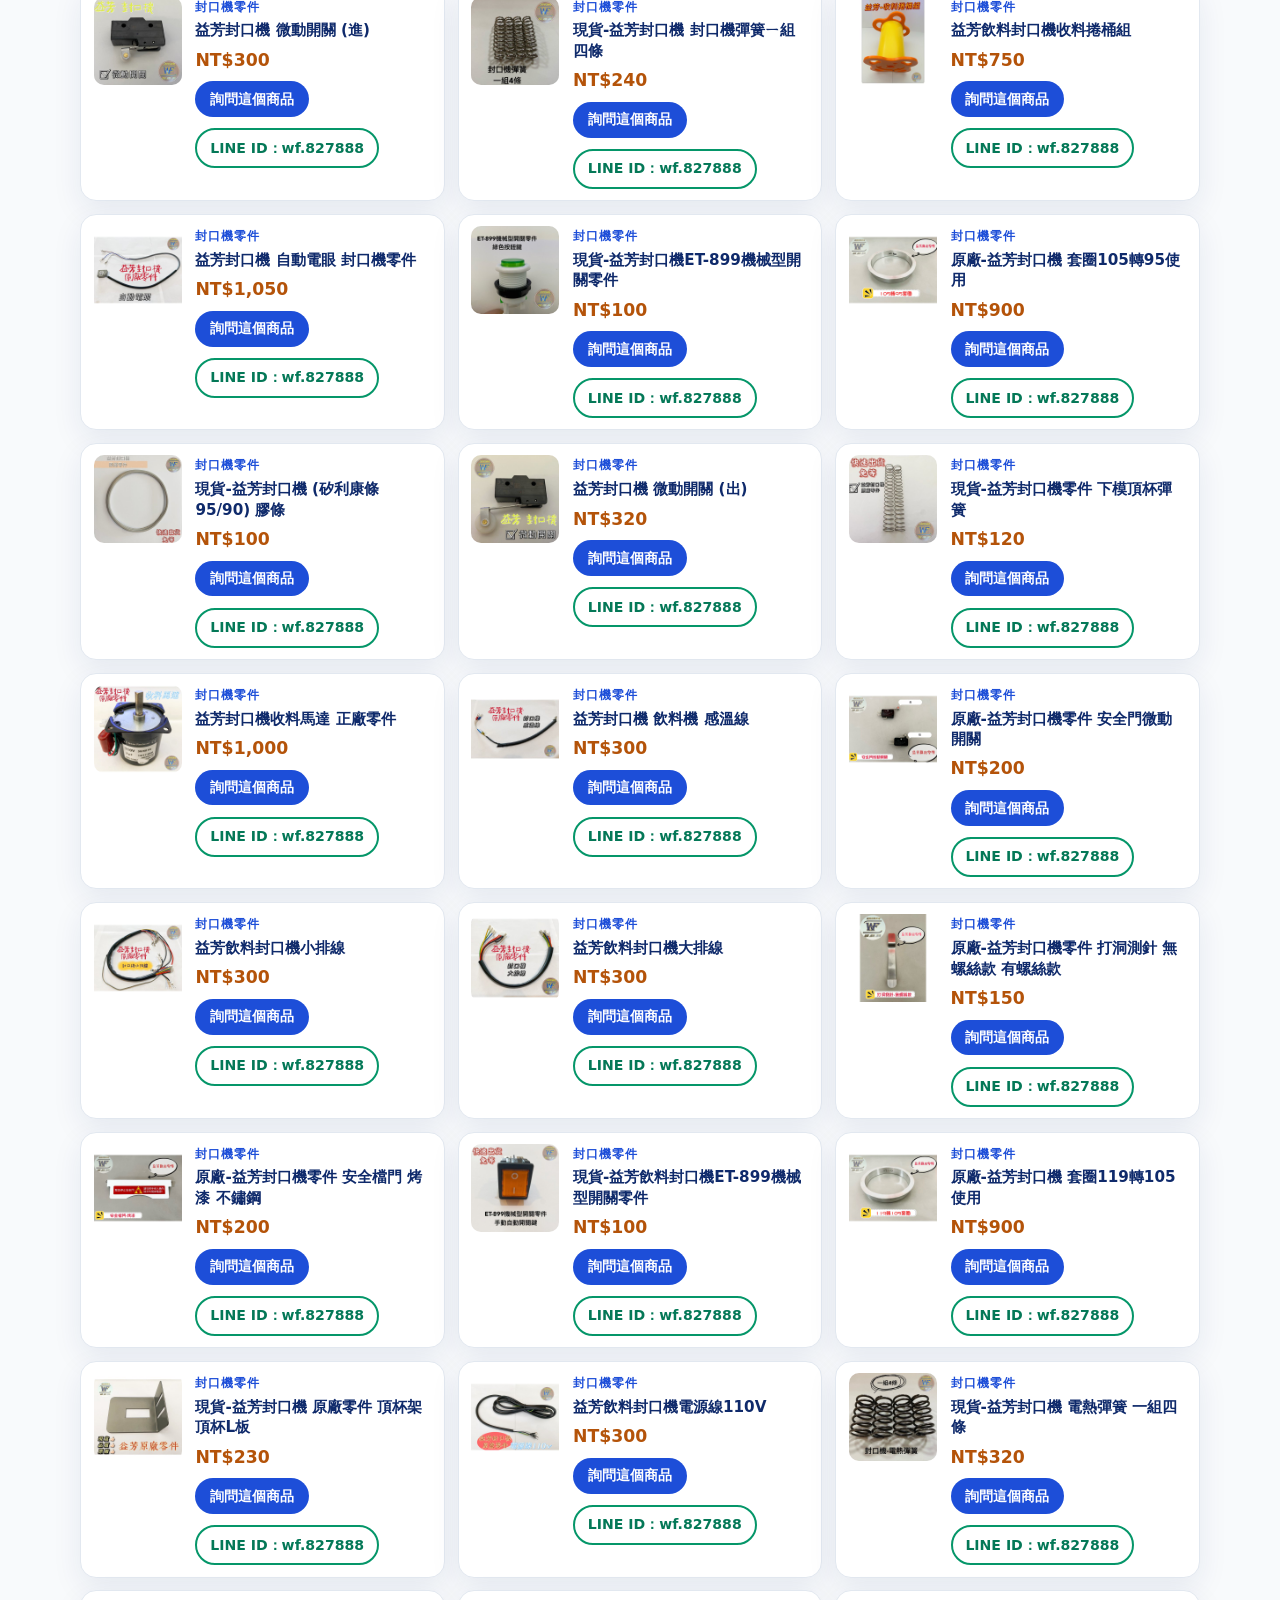
==== commit 9fc4da6a: "更新官網內容" ====
--- a/index.html
+++ b/index.html
@@ -235,7 +235,7 @@
         <p class="note">價格為參考，依機況與口徑而定；二手機流動快，實際庫存請來電 客服 04-23398679、手機 0911-773723 或加 LINE 詢問；中古機僅售中彰投。</p>
         <p class="note payment-note">付款方式：僅接受匯款與現金</p>
         <div class="filters" role="toolbar" aria-label="依類別篩選">
-          <button type="button" data-cat="all" class="is-active" aria-pressed="true">全部</button><button type="button" data-cat="二手封口機" aria-pressed="false">二手封口機</button><button type="button" data-cat="其他設備" aria-pressed="false">其他設備</button><button type="button" data-cat="二手果糖機" aria-pressed="false">二手果糖機</button>
+          <button type="button" data-cat="all" class="is-active" aria-pressed="true">全部</button><button type="button" data-cat="二手封口機" aria-pressed="false">二手封口機</button><button type="button" data-cat="二手果糖機" aria-pressed="false">二手果糖機</button><button type="button" data-cat="其他設備" aria-pressed="false">其他設備</button>
         </div>
         <div class="cards">
           
@@ -351,10 +351,10 @@
     </div>
   </div>
 </article>
-<article class="card machine filter-item" data-category="其他設備" id="group-mwvqs0y7">
+<article class="card machine filter-item" data-category="二手封口機" id="group-mwvqs0y7">
   <div class="gallery"><img class="main-photo" src="images/group-mwvqs0y7-mwvqtvoo-0.jpg" alt="微電腦中古機 95/90口徑" width="800" height="800"><div class="thumbs" role="group" aria-label="更多照片"><button type="button" data-src="images/group-mwvqs0y7-mwvqtvoo-0.jpg" data-alt="微電腦中古機 95/90口徑 照片 1" aria-current="true"><img src="images/group-mwvqs0y7-mwvqtvoo-0.jpg" alt="" width="54" height="54"></button><button type="button" data-src="images/group-mwvqs0y7-mwvqtvoz-1.jpg" data-alt="微電腦中古機 95/90口徑 照片 2"><img src="images/group-mwvqs0y7-mwvqtvoz-1.jpg" alt="" width="54" height="54"></button><button type="button" data-src="images/group-mwvqs0y7-mwvqtvp8-2.jpg" data-alt="微電腦中古機 95/90口徑 照片 3"><img src="images/group-mwvqs0y7-mwvqtvp8-2.jpg" alt="" width="54" height="54"></button><button type="button" data-src="images/group-mwvqs0y7-mwvqtvpi-3.jpg" data-alt="微電腦中古機 95/90口徑 照片 4"><img src="images/group-mwvqs0y7-mwvqtvpi-3.jpg" alt="" width="54" height="54"></button></div></div>
   <div class="machine-body">
-    <div class="kicker">其他設備</div>
+    <div class="kicker">二手封口機</div>
     <h3>微電腦中古機 95/90口徑</h3>
     <p class="approx">NT$9000</p>
     <p>益芳微電腦中古機白鐵款，95&amp;90口徑。機況良好，整台已大整理過，功能正常。實際口徑依現場剩餘機種為主。</p>
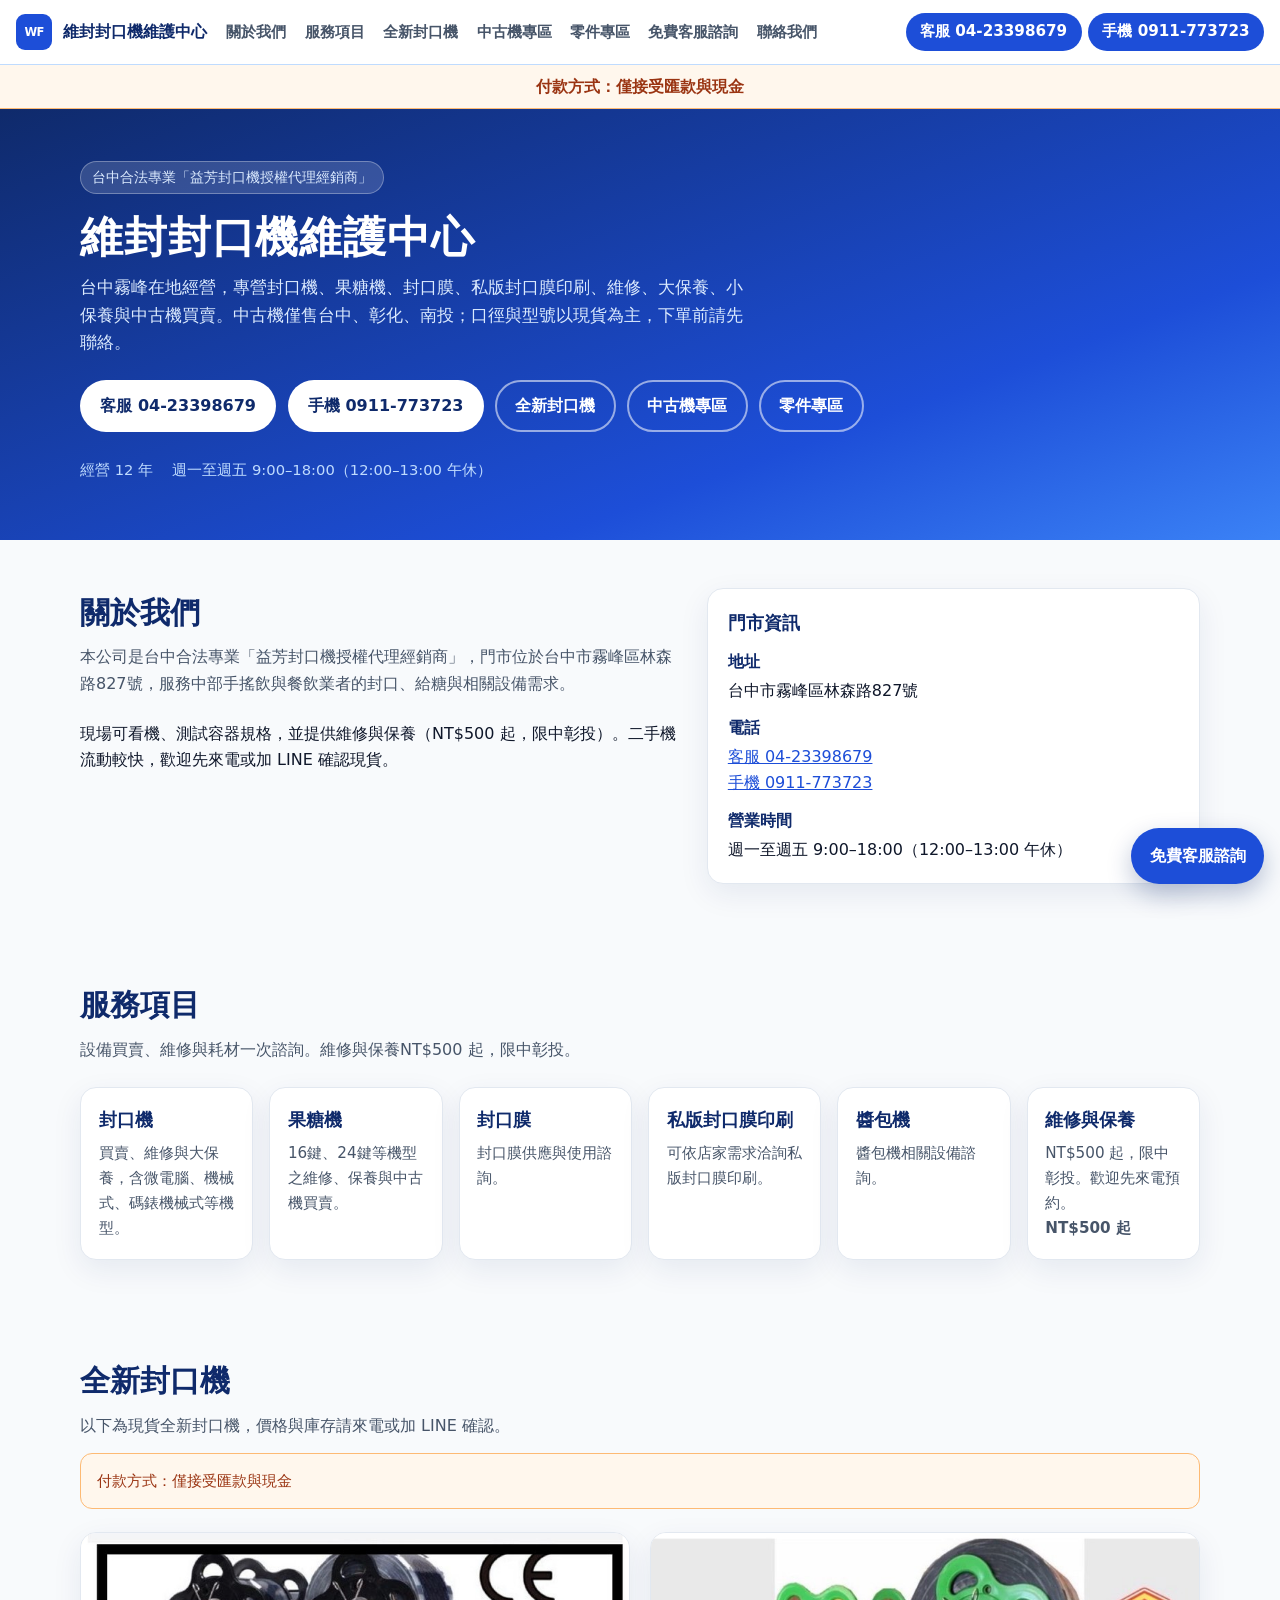
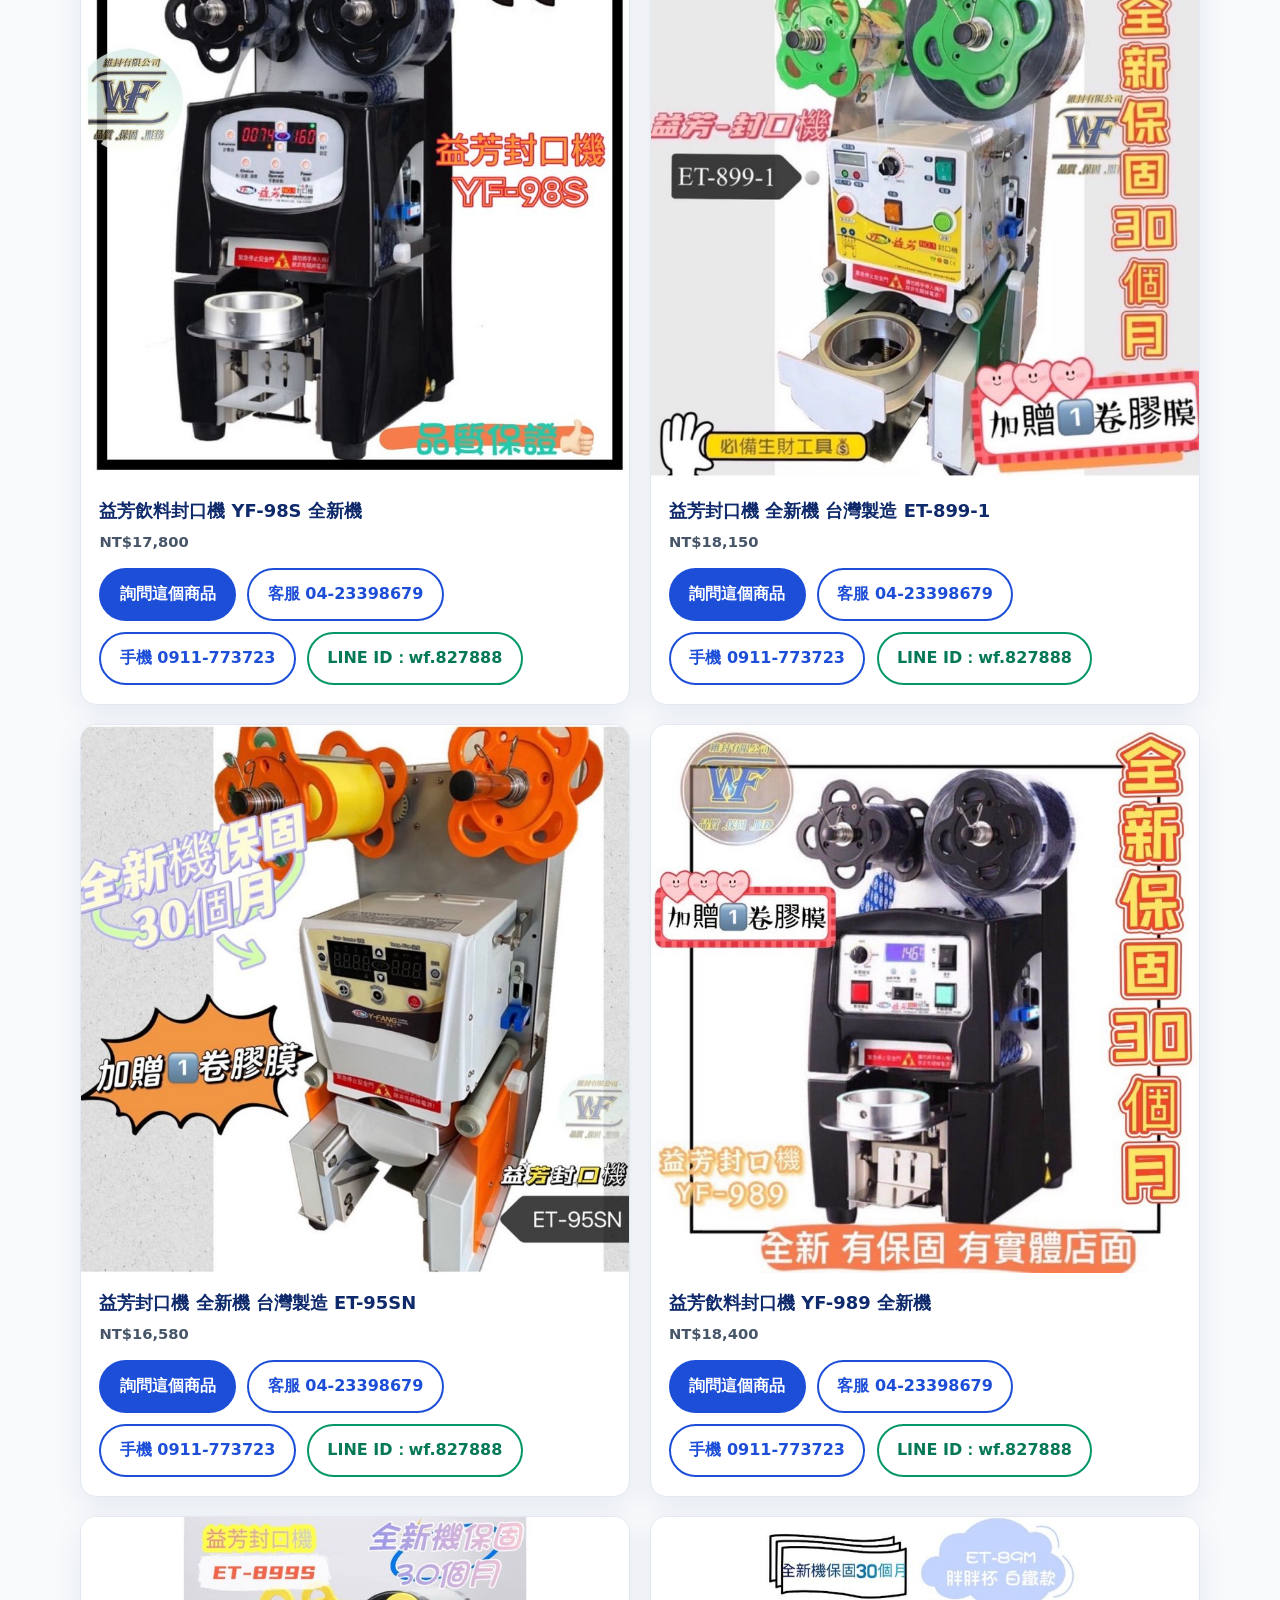
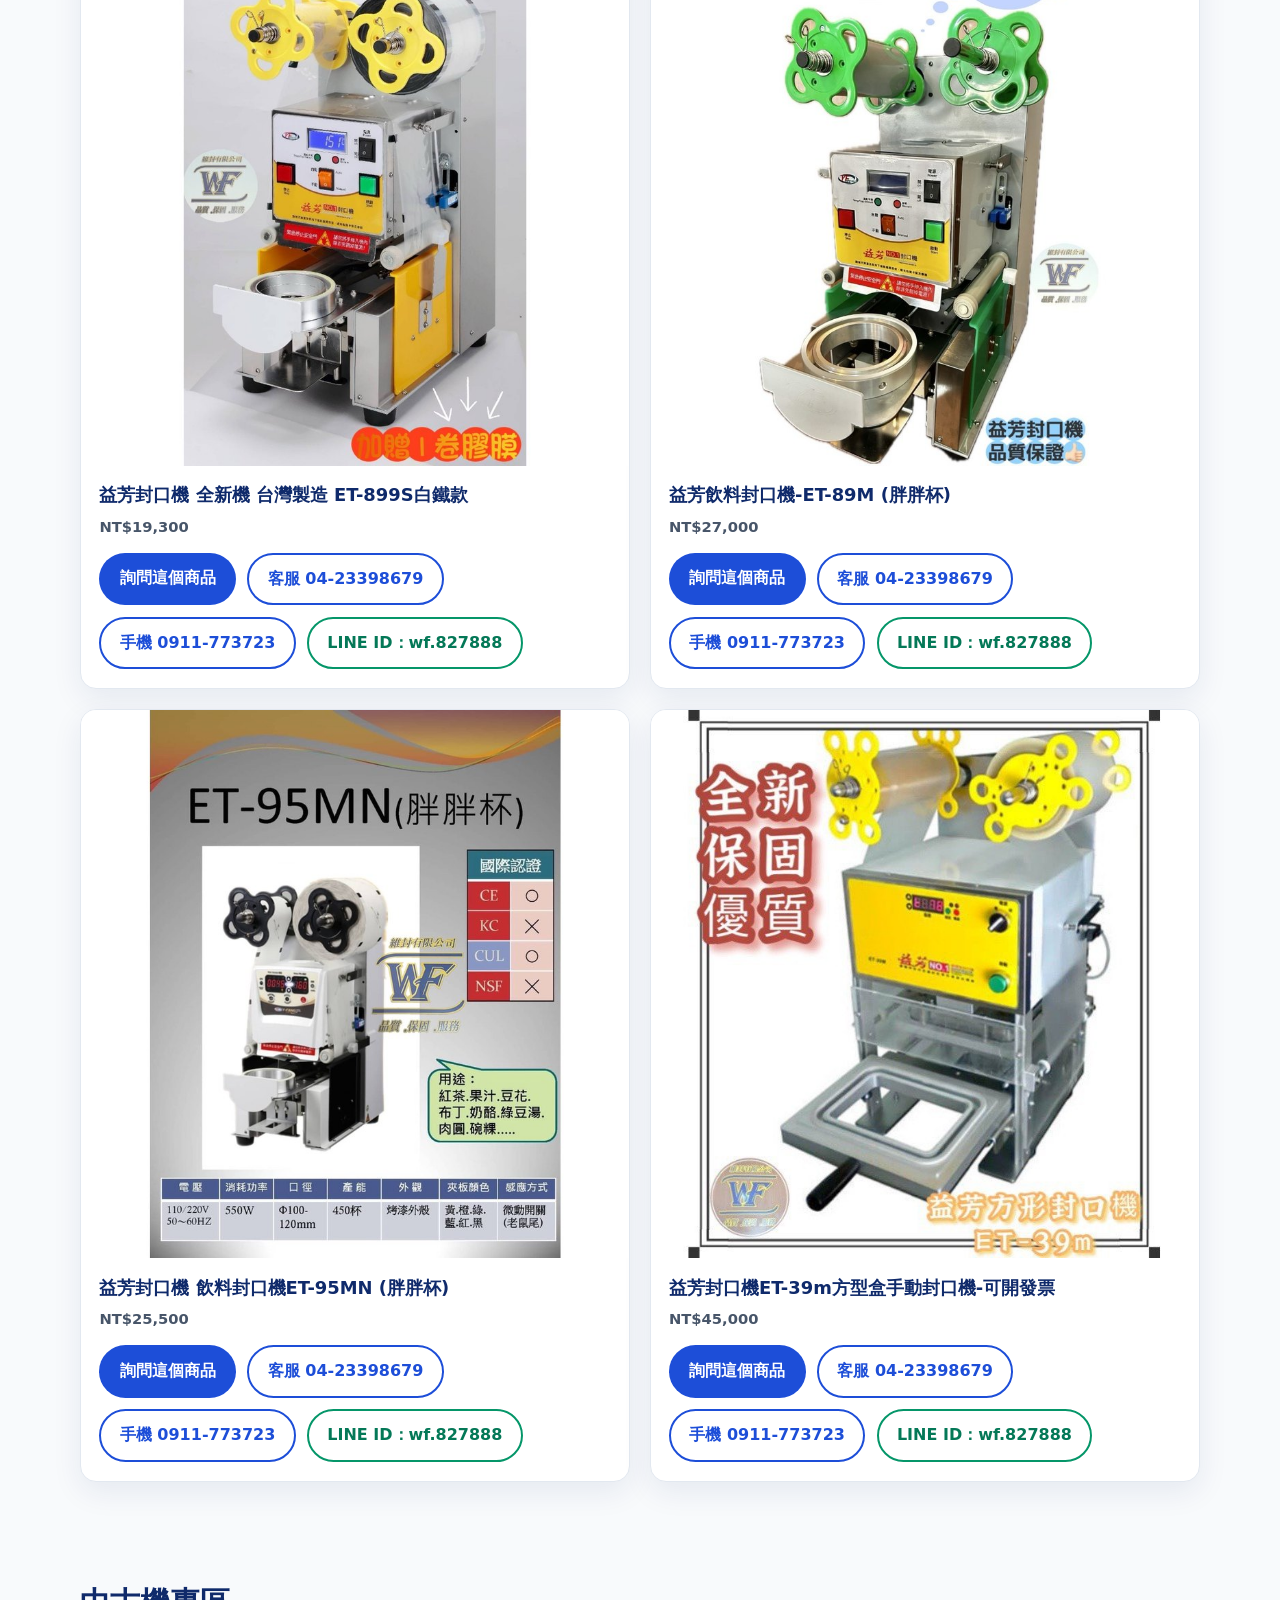
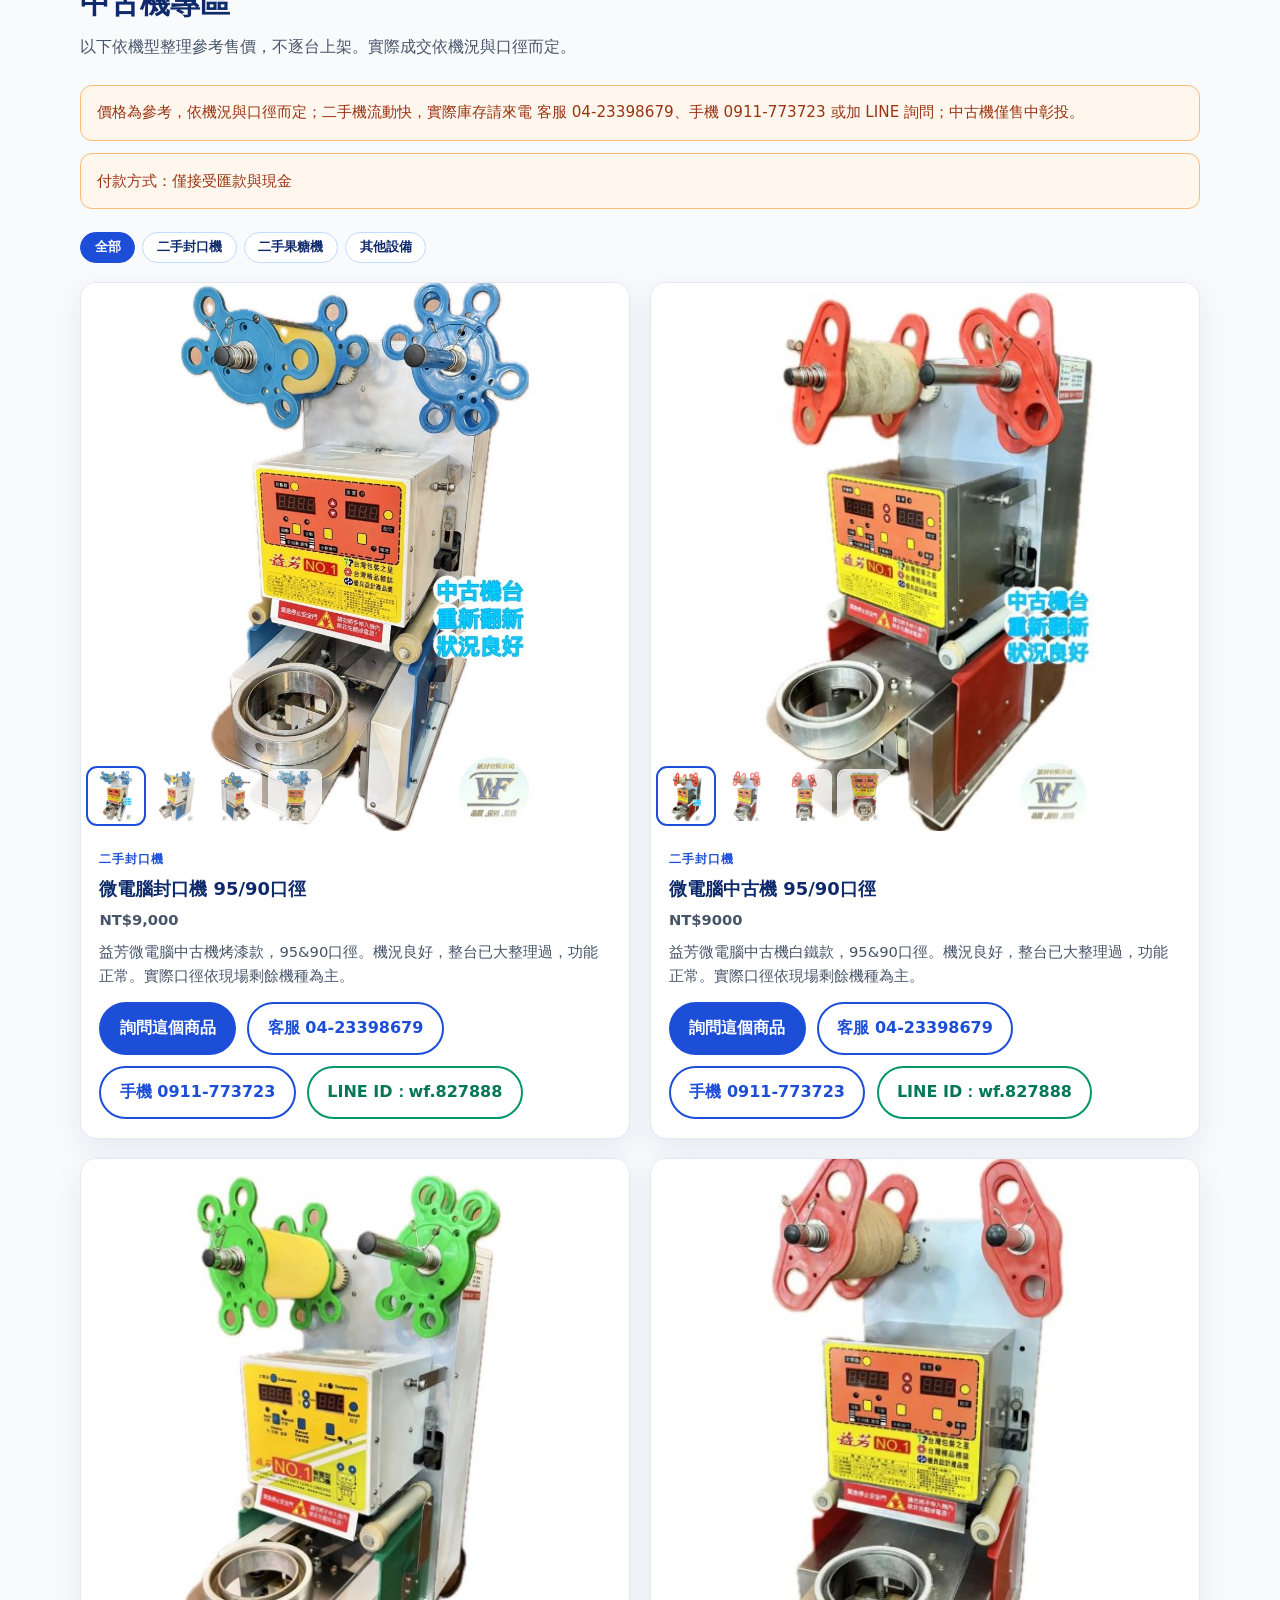
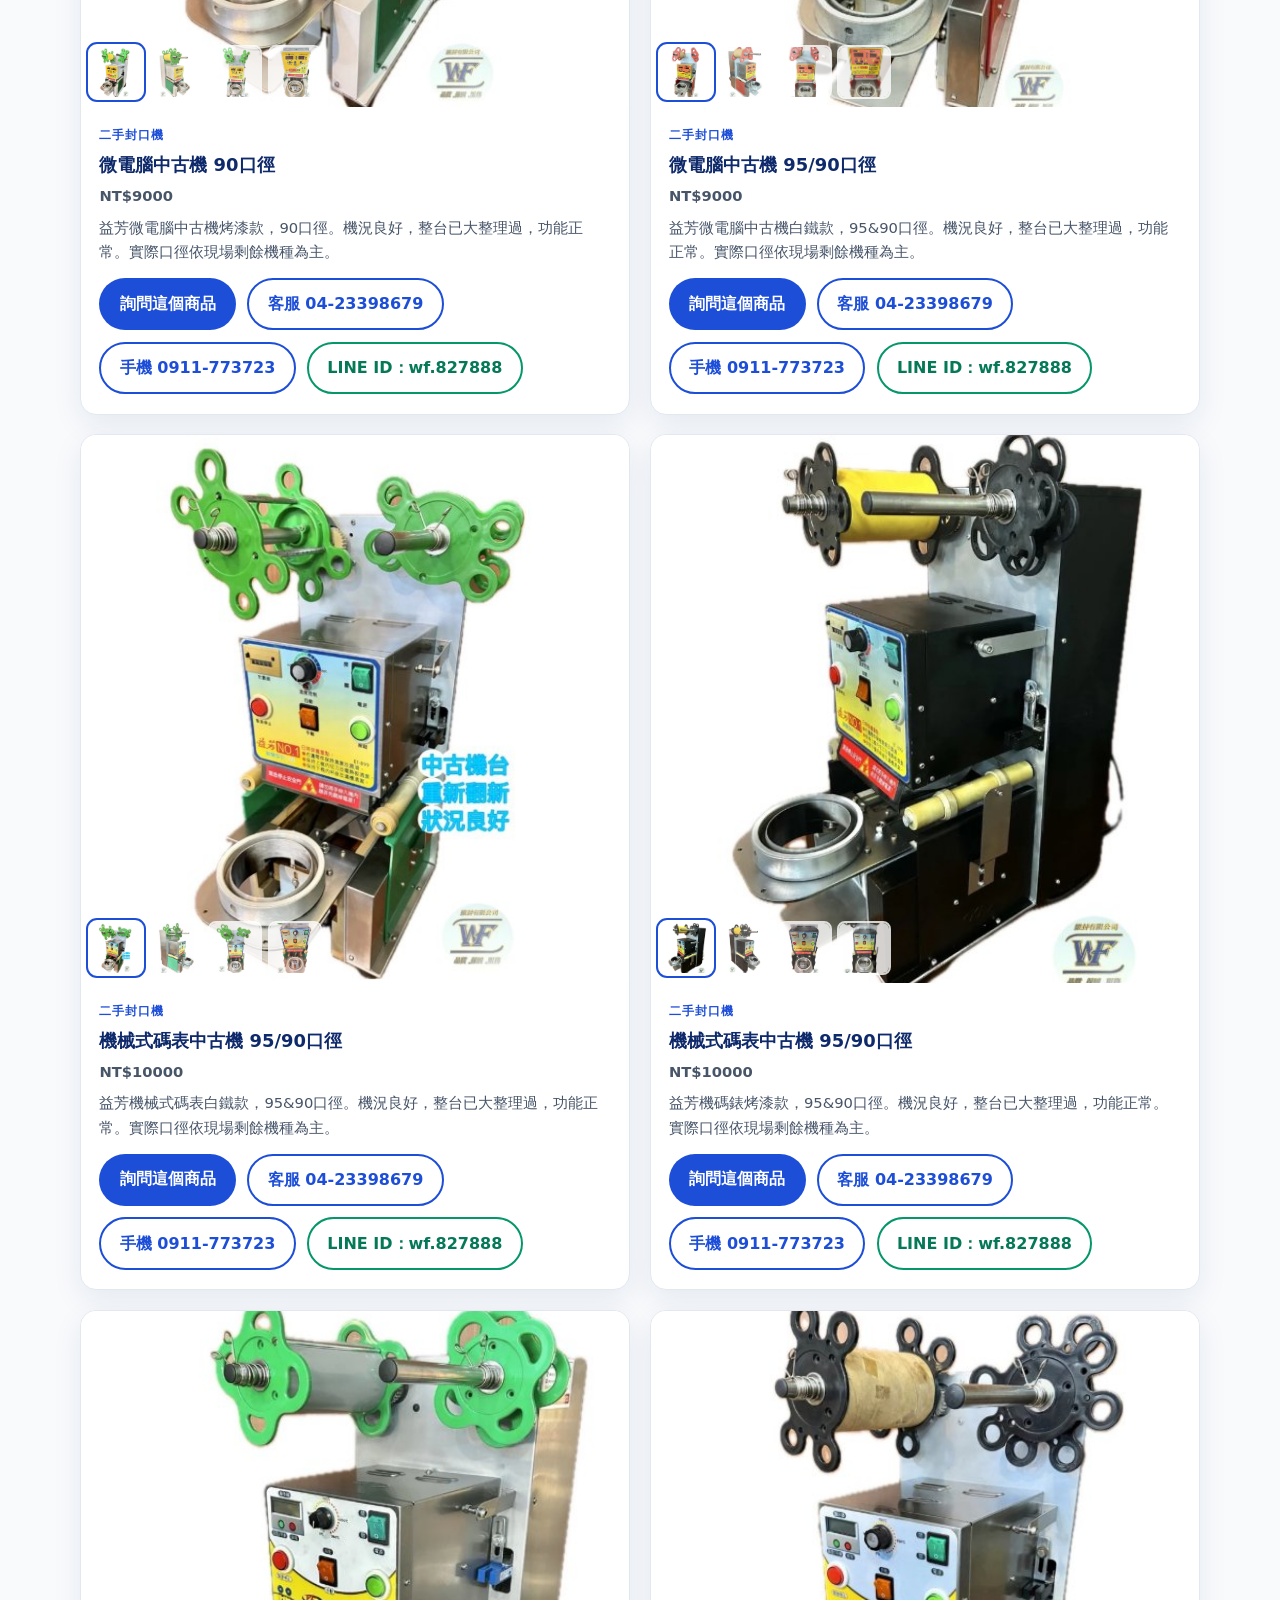
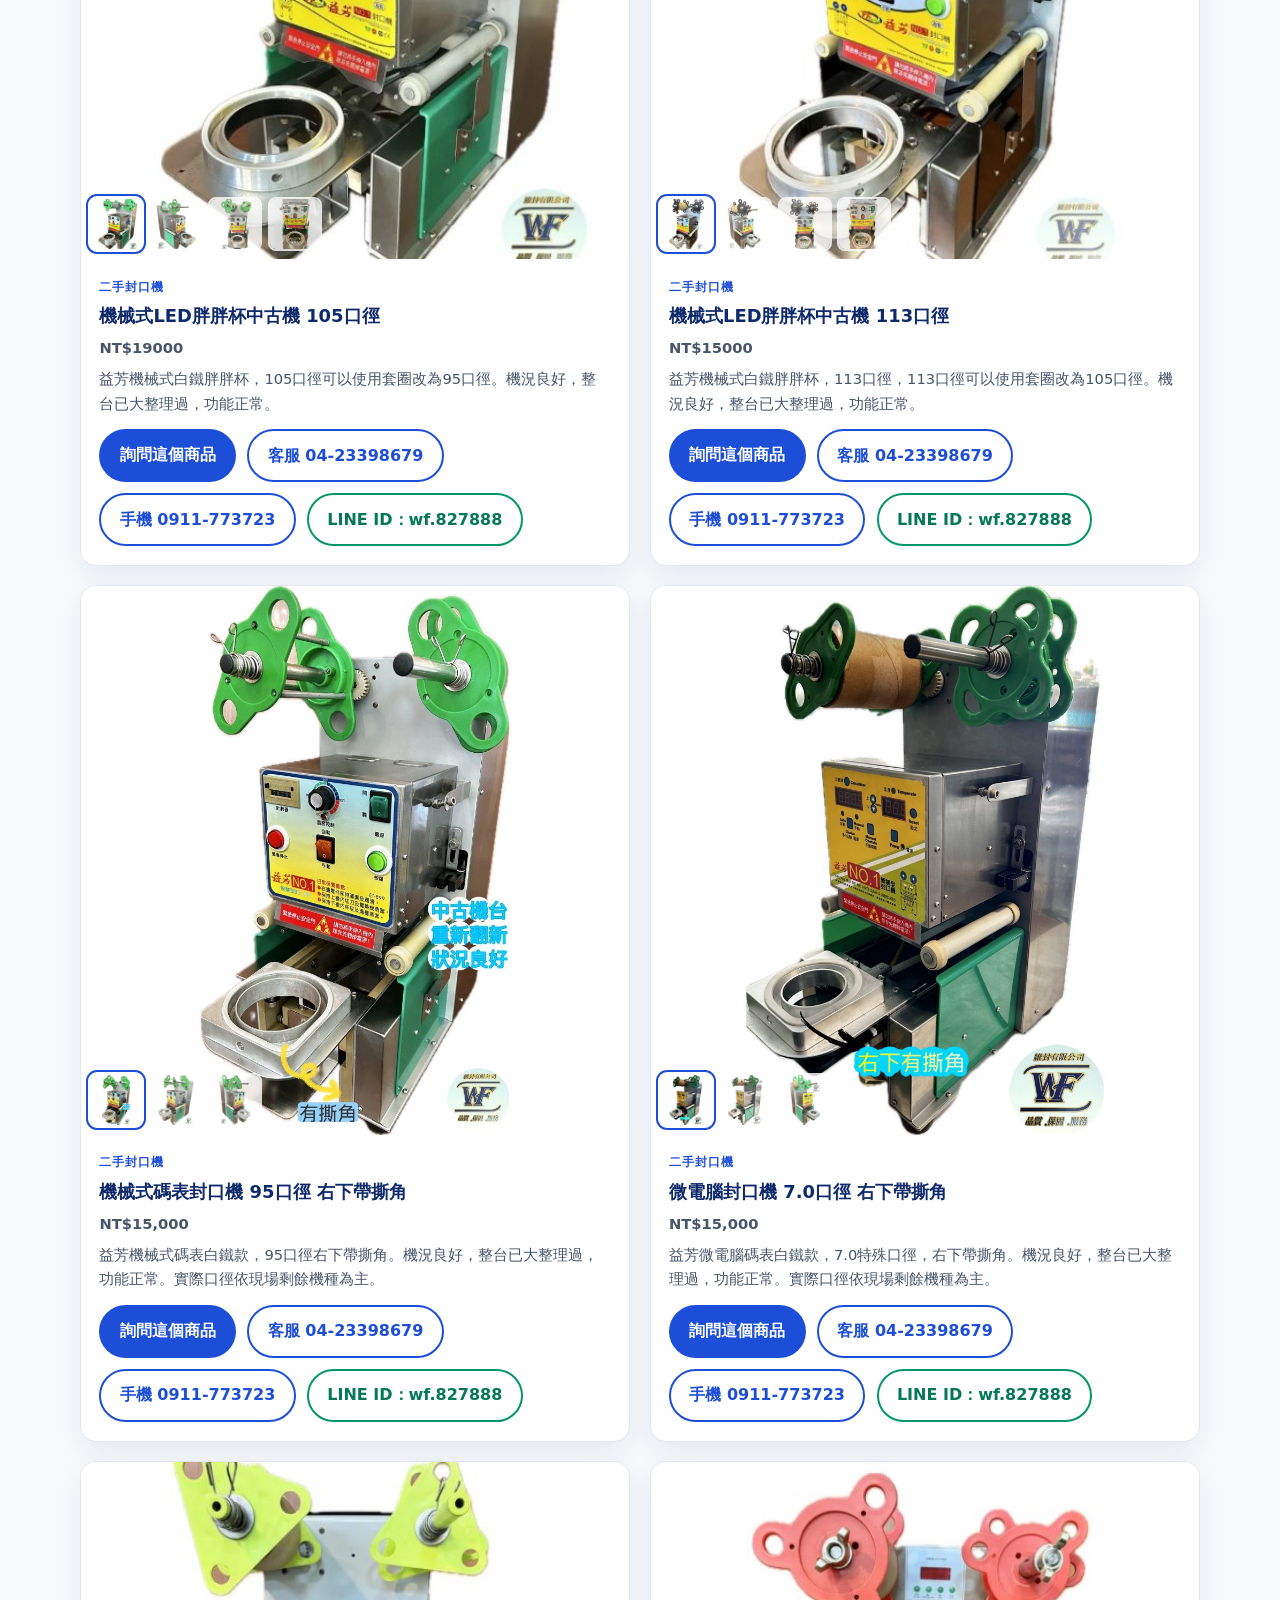
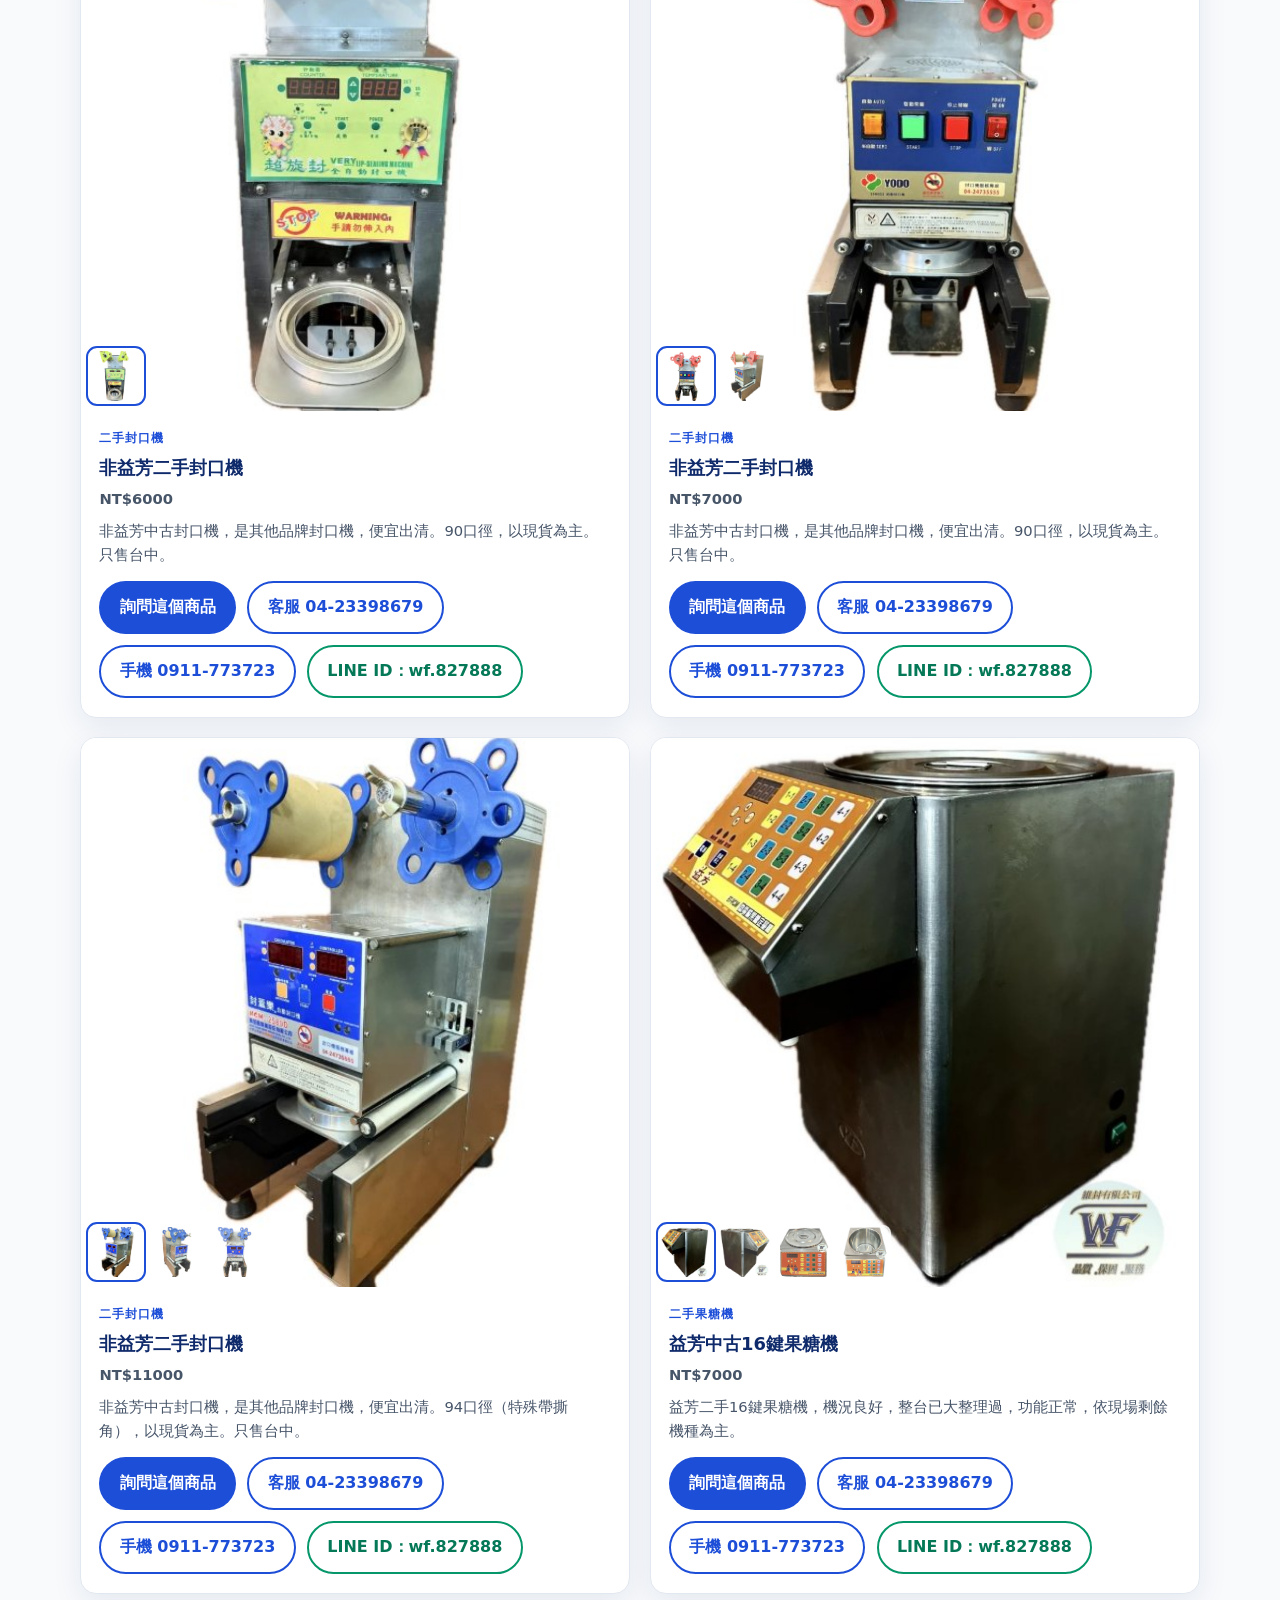
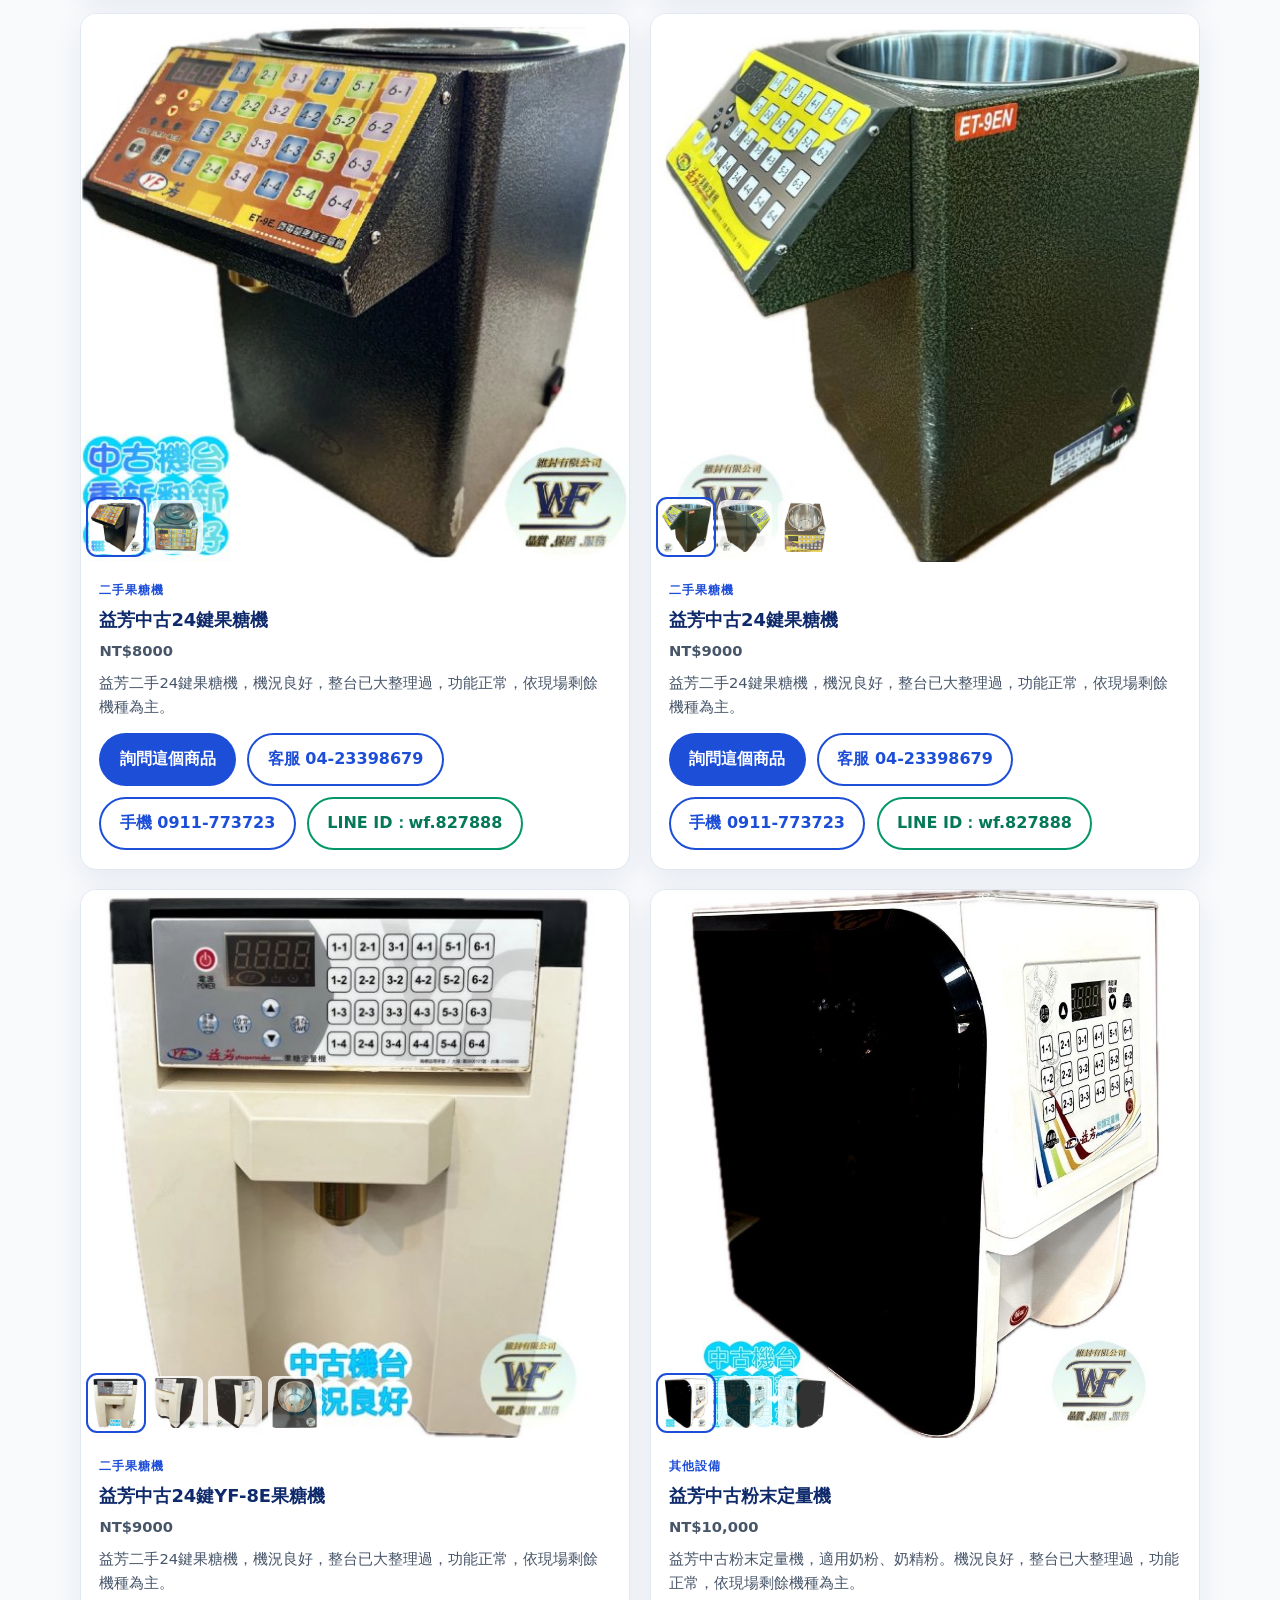
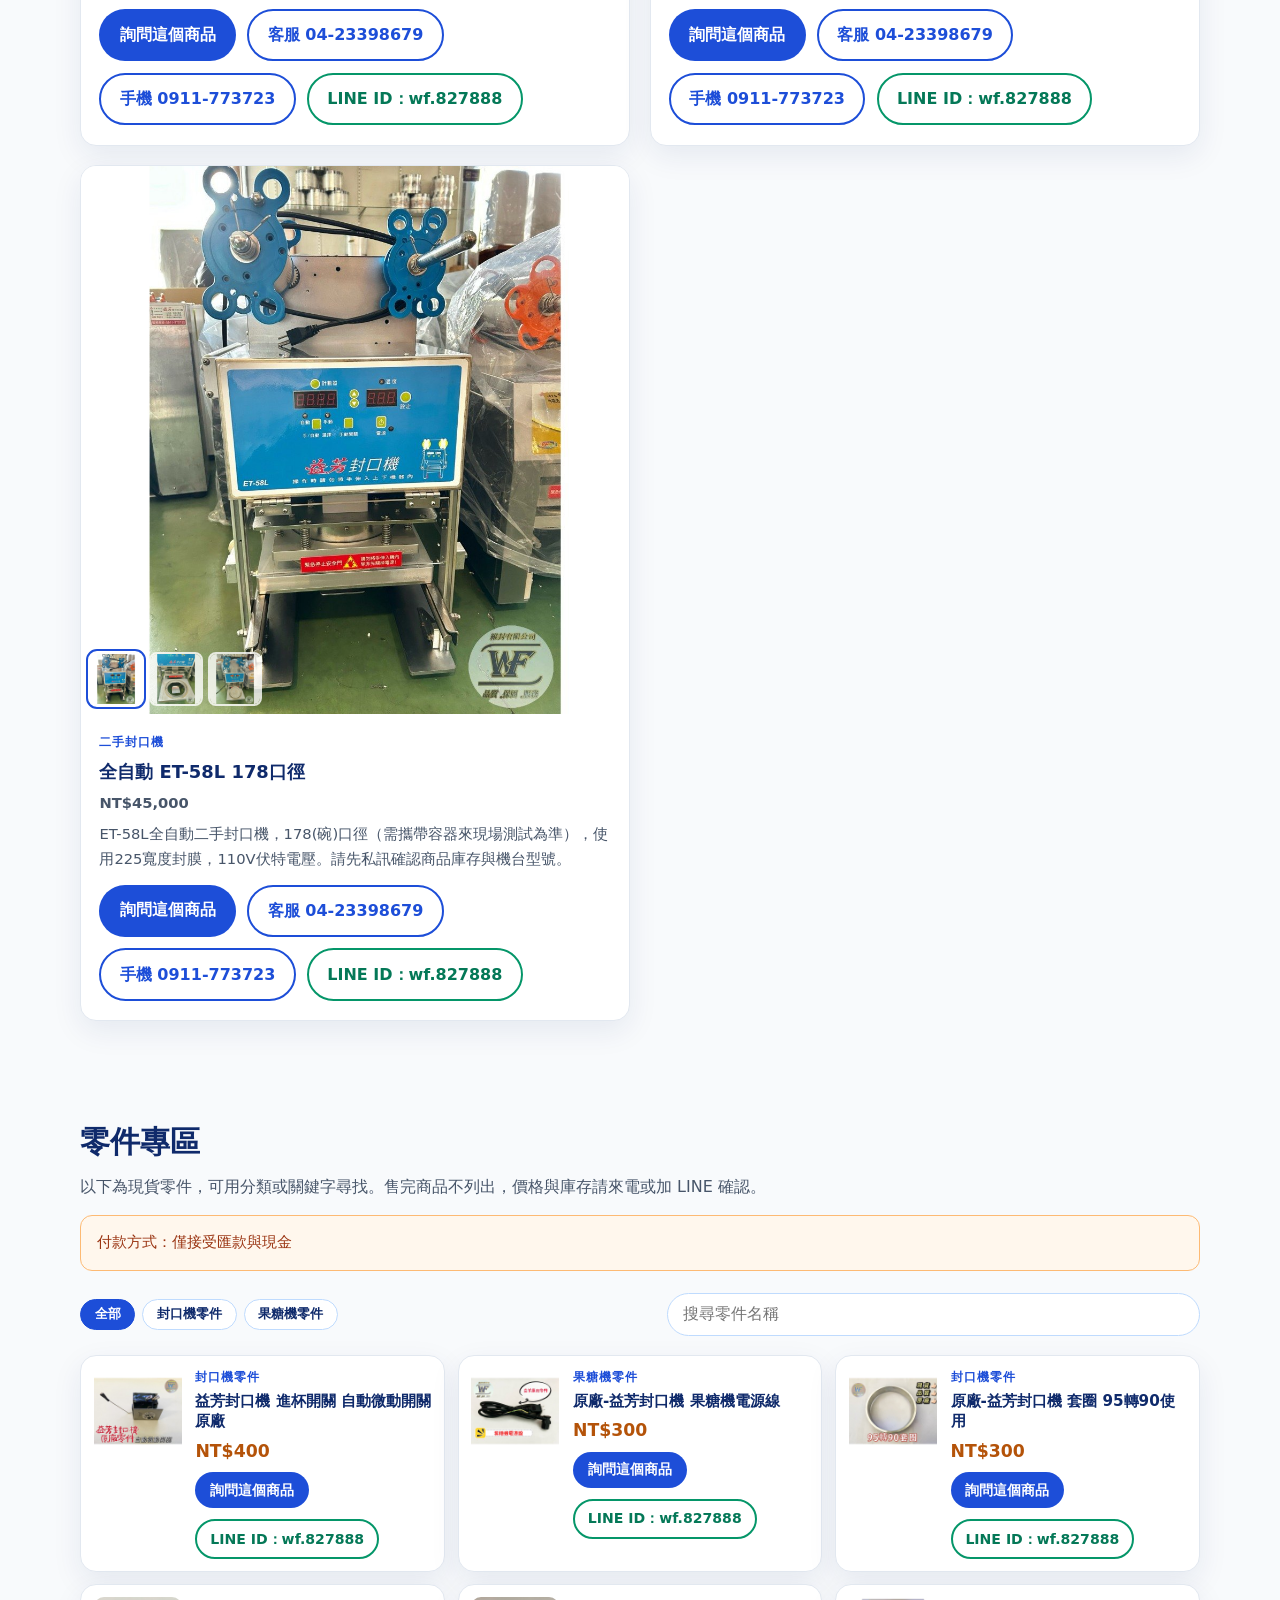
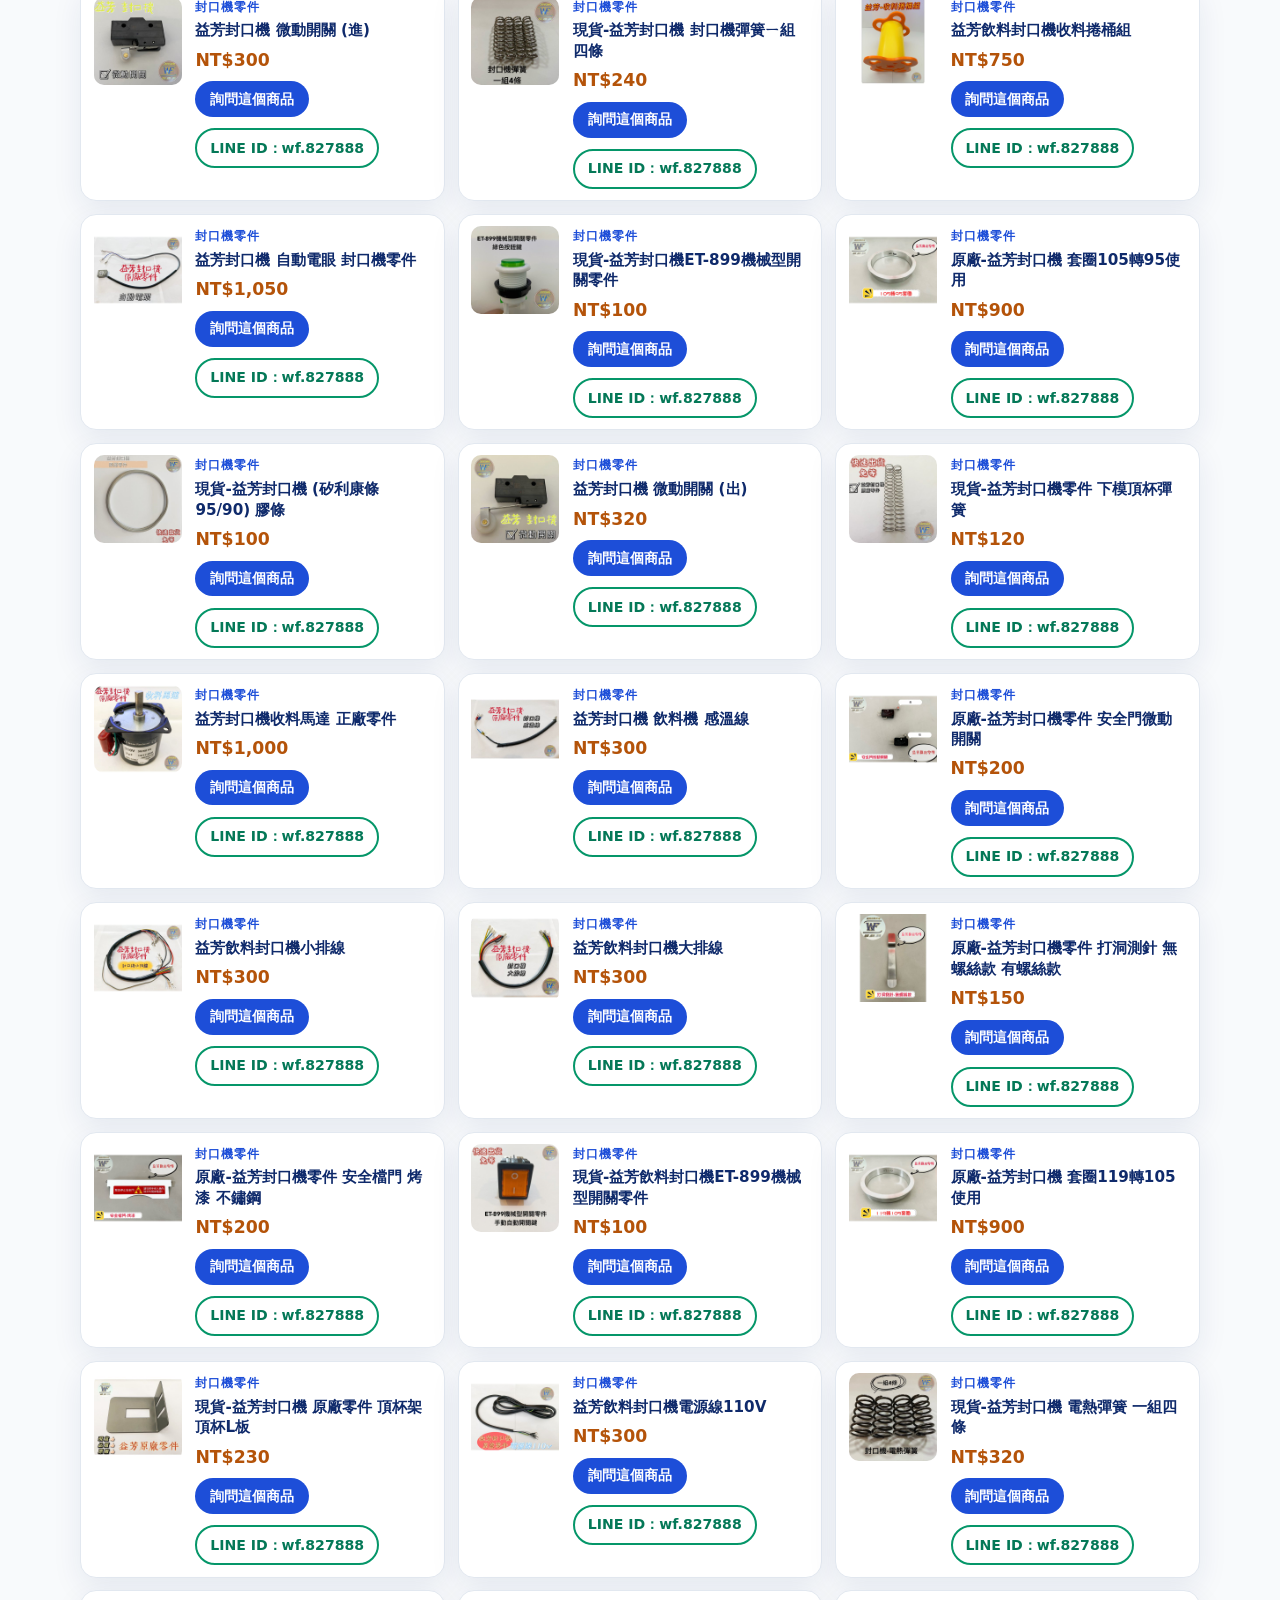
==== commit 75608e03: "更新官網內容" ====
--- a/index.html
+++ b/index.html
@@ -287,6 +287,22 @@
     </div>
   </div>
 </article>
+<article class="card machine filter-item" data-category="二手封口機" id="group-mwvqs0y7">
+  <div class="gallery"><img class="main-photo" src="images/group-mwvqs0y7-mwvqtvoo-0.jpg" alt="微電腦中古機 95/90口徑" width="800" height="800"><div class="thumbs" role="group" aria-label="更多照片"><button type="button" data-src="images/group-mwvqs0y7-mwvqtvoo-0.jpg" data-alt="微電腦中古機 95/90口徑 照片 1" aria-current="true"><img src="images/group-mwvqs0y7-mwvqtvoo-0.jpg" alt="" width="54" height="54"></button><button type="button" data-src="images/group-mwvqs0y7-mwvqtvoz-1.jpg" data-alt="微電腦中古機 95/90口徑 照片 2"><img src="images/group-mwvqs0y7-mwvqtvoz-1.jpg" alt="" width="54" height="54"></button><button type="button" data-src="images/group-mwvqs0y7-mwvqtvp8-2.jpg" data-alt="微電腦中古機 95/90口徑 照片 3"><img src="images/group-mwvqs0y7-mwvqtvp8-2.jpg" alt="" width="54" height="54"></button><button type="button" data-src="images/group-mwvqs0y7-mwvqtvpi-3.jpg" data-alt="微電腦中古機 95/90口徑 照片 4"><img src="images/group-mwvqs0y7-mwvqtvpi-3.jpg" alt="" width="54" height="54"></button></div></div>
+  <div class="machine-body">
+    <div class="kicker">二手封口機</div>
+    <h3>微電腦中古機 95/90口徑</h3>
+    <p class="approx">NT$9000</p>
+    <p>益芳微電腦中古機白鐵款，95&amp;90口徑。機況良好，整台已大整理過，功能正常。實際口徑依現場剩餘機種為主。</p>
+    
+    <div class="actions">
+      <button type="button" class="btn btn-blue inquire-product" data-name="微電腦中古機 95/90口徑" data-model="微電腦" data-price="NT$9000" data-section="中古機專區" data-image="https://tin6761dd-a11y.github.io/yifang/images/group-mwvqs0y7-mwvqtvoo-0.jpg" data-link="https://tin6761dd-a11y.github.io/yifang/#group-mwvqs0y7" data-id="group-mwvqs0y7">詢問這個商品</button>
+      <a class="btn btn-outline" href="tel:+886423398679">客服 04-23398679</a>
+      <a class="btn btn-outline" href="tel:+886911773723">手機 0911-773723</a>
+      <a class="btn btn-outline channel-line" href="https://line.me/ti/p/~wf.827888" rel="noopener noreferrer" target="_blank">LINE ID：wf.827888</a>
+    </div>
+  </div>
+</article>
 <article class="card machine filter-item" data-category="二手封口機" id="group-mwlq0sqf">
   <div class="gallery"><img class="main-photo" src="images/group-mwlq0sqf-mwlq2koe-0.jpg" alt="機械式碼表中古機 95/90口徑" width="800" height="800"><div class="thumbs" role="group" aria-label="更多照片"><button type="button" data-src="images/group-mwlq0sqf-mwlq2koe-0.jpg" data-alt="機械式碼表中古機 95/90口徑 照片 1" aria-current="true"><img src="images/group-mwlq0sqf-mwlq2koe-0.jpg" alt="" width="54" height="54"></button><button type="button" data-src="images/group-mwlq0sqf-mwlq2lu4-2.jpg" data-alt="機械式碼表中古機 95/90口徑 照片 2"><img src="images/group-mwlq0sqf-mwlq2lu4-2.jpg" alt="" width="54" height="54"></button><button type="button" data-src="images/group-mwlq0sqf-mwlq2lgv-1.jpg" data-alt="機械式碼表中古機 95/90口徑 照片 3"><img src="images/group-mwlq0sqf-mwlq2lgv-1.jpg" alt="" width="54" height="54"></button><button type="button" data-src="images/group-mwlq0sqf-mwlq2luu-3.jpg" data-alt="機械式碼表中古機 95/90口徑 照片 4"><img src="images/group-mwlq0sqf-mwlq2luu-3.jpg" alt="" width="54" height="54"></button></div></div>
   <div class="machine-body">
@@ -345,22 +361,6 @@
     
     <div class="actions">
       <button type="button" class="btn btn-blue inquire-product" data-name="機械式LED胖胖杯中古機 113口徑" data-model="機械式" data-price="NT$15000" data-section="中古機專區" data-image="https://tin6761dd-a11y.github.io/yifang/images/group-mwlqrfyi-mwlr715n-0.jpg" data-link="https://tin6761dd-a11y.github.io/yifang/#group-mwlqrfyi" data-id="group-mwlqrfyi">詢問這個商品</button>
-      <a class="btn btn-outline" href="tel:+886423398679">客服 04-23398679</a>
-      <a class="btn btn-outline" href="tel:+886911773723">手機 0911-773723</a>
-      <a class="btn btn-outline channel-line" href="https://line.me/ti/p/~wf.827888" rel="noopener noreferrer" target="_blank">LINE ID：wf.827888</a>
-    </div>
-  </div>
-</article>
-<article class="card machine filter-item" data-category="二手封口機" id="group-mwvqs0y7">
-  <div class="gallery"><img class="main-photo" src="images/group-mwvqs0y7-mwvqtvoo-0.jpg" alt="微電腦中古機 95/90口徑" width="800" height="800"><div class="thumbs" role="group" aria-label="更多照片"><button type="button" data-src="images/group-mwvqs0y7-mwvqtvoo-0.jpg" data-alt="微電腦中古機 95/90口徑 照片 1" aria-current="true"><img src="images/group-mwvqs0y7-mwvqtvoo-0.jpg" alt="" width="54" height="54"></button><button type="button" data-src="images/group-mwvqs0y7-mwvqtvoz-1.jpg" data-alt="微電腦中古機 95/90口徑 照片 2"><img src="images/group-mwvqs0y7-mwvqtvoz-1.jpg" alt="" width="54" height="54"></button><button type="button" data-src="images/group-mwvqs0y7-mwvqtvp8-2.jpg" data-alt="微電腦中古機 95/90口徑 照片 3"><img src="images/group-mwvqs0y7-mwvqtvp8-2.jpg" alt="" width="54" height="54"></button><button type="button" data-src="images/group-mwvqs0y7-mwvqtvpi-3.jpg" data-alt="微電腦中古機 95/90口徑 照片 4"><img src="images/group-mwvqs0y7-mwvqtvpi-3.jpg" alt="" width="54" height="54"></button></div></div>
-  <div class="machine-body">
-    <div class="kicker">二手封口機</div>
-    <h3>微電腦中古機 95/90口徑</h3>
-    <p class="approx">NT$9000</p>
-    <p>益芳微電腦中古機白鐵款，95&amp;90口徑。機況良好，整台已大整理過，功能正常。實際口徑依現場剩餘機種為主。</p>
-    
-    <div class="actions">
-      <button type="button" class="btn btn-blue inquire-product" data-name="微電腦中古機 95/90口徑" data-model="微電腦" data-price="NT$9000" data-section="中古機專區" data-image="https://tin6761dd-a11y.github.io/yifang/images/group-mwvqs0y7-mwvqtvoo-0.jpg" data-link="https://tin6761dd-a11y.github.io/yifang/#group-mwvqs0y7" data-id="group-mwvqs0y7">詢問這個商品</button>
       <a class="btn btn-outline" href="tel:+886423398679">客服 04-23398679</a>
       <a class="btn btn-outline" href="tel:+886911773723">手機 0911-773723</a>
       <a class="btn btn-outline channel-line" href="https://line.me/ti/p/~wf.827888" rel="noopener noreferrer" target="_blank">LINE ID：wf.827888</a>
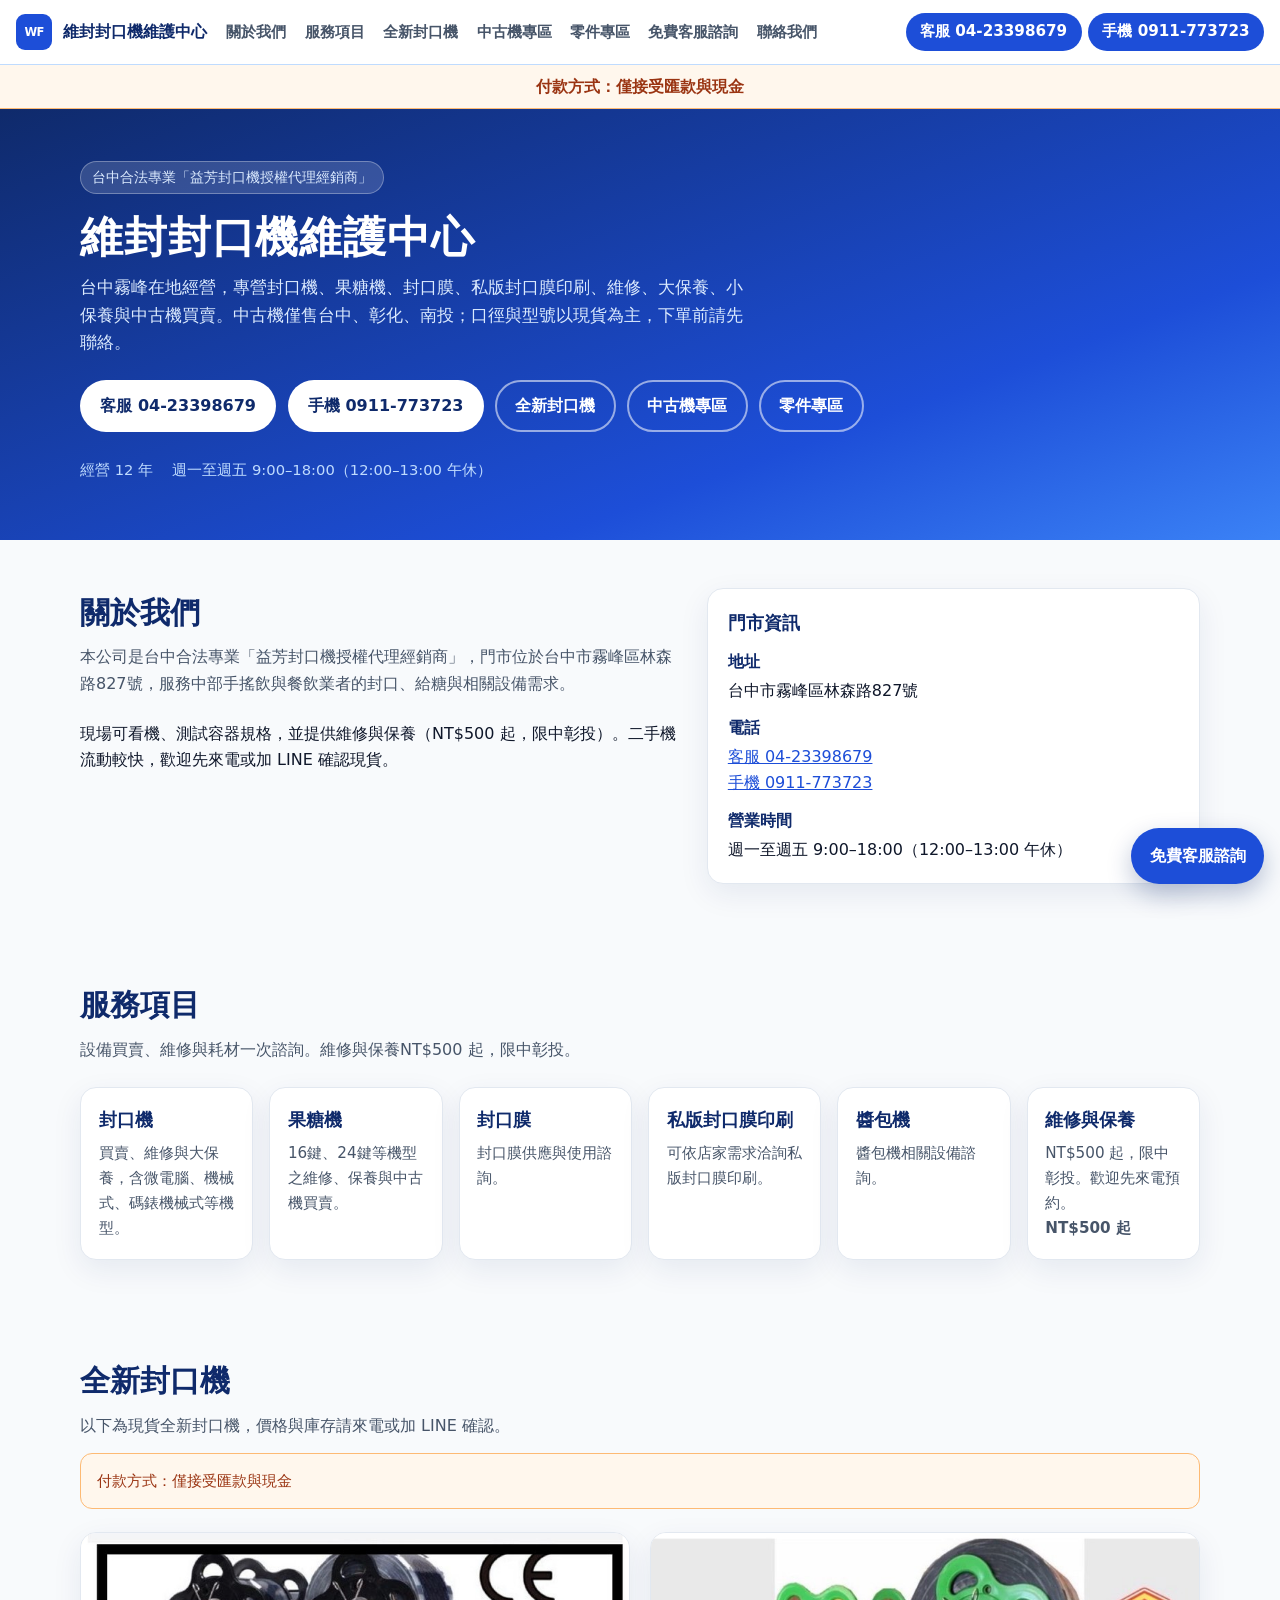
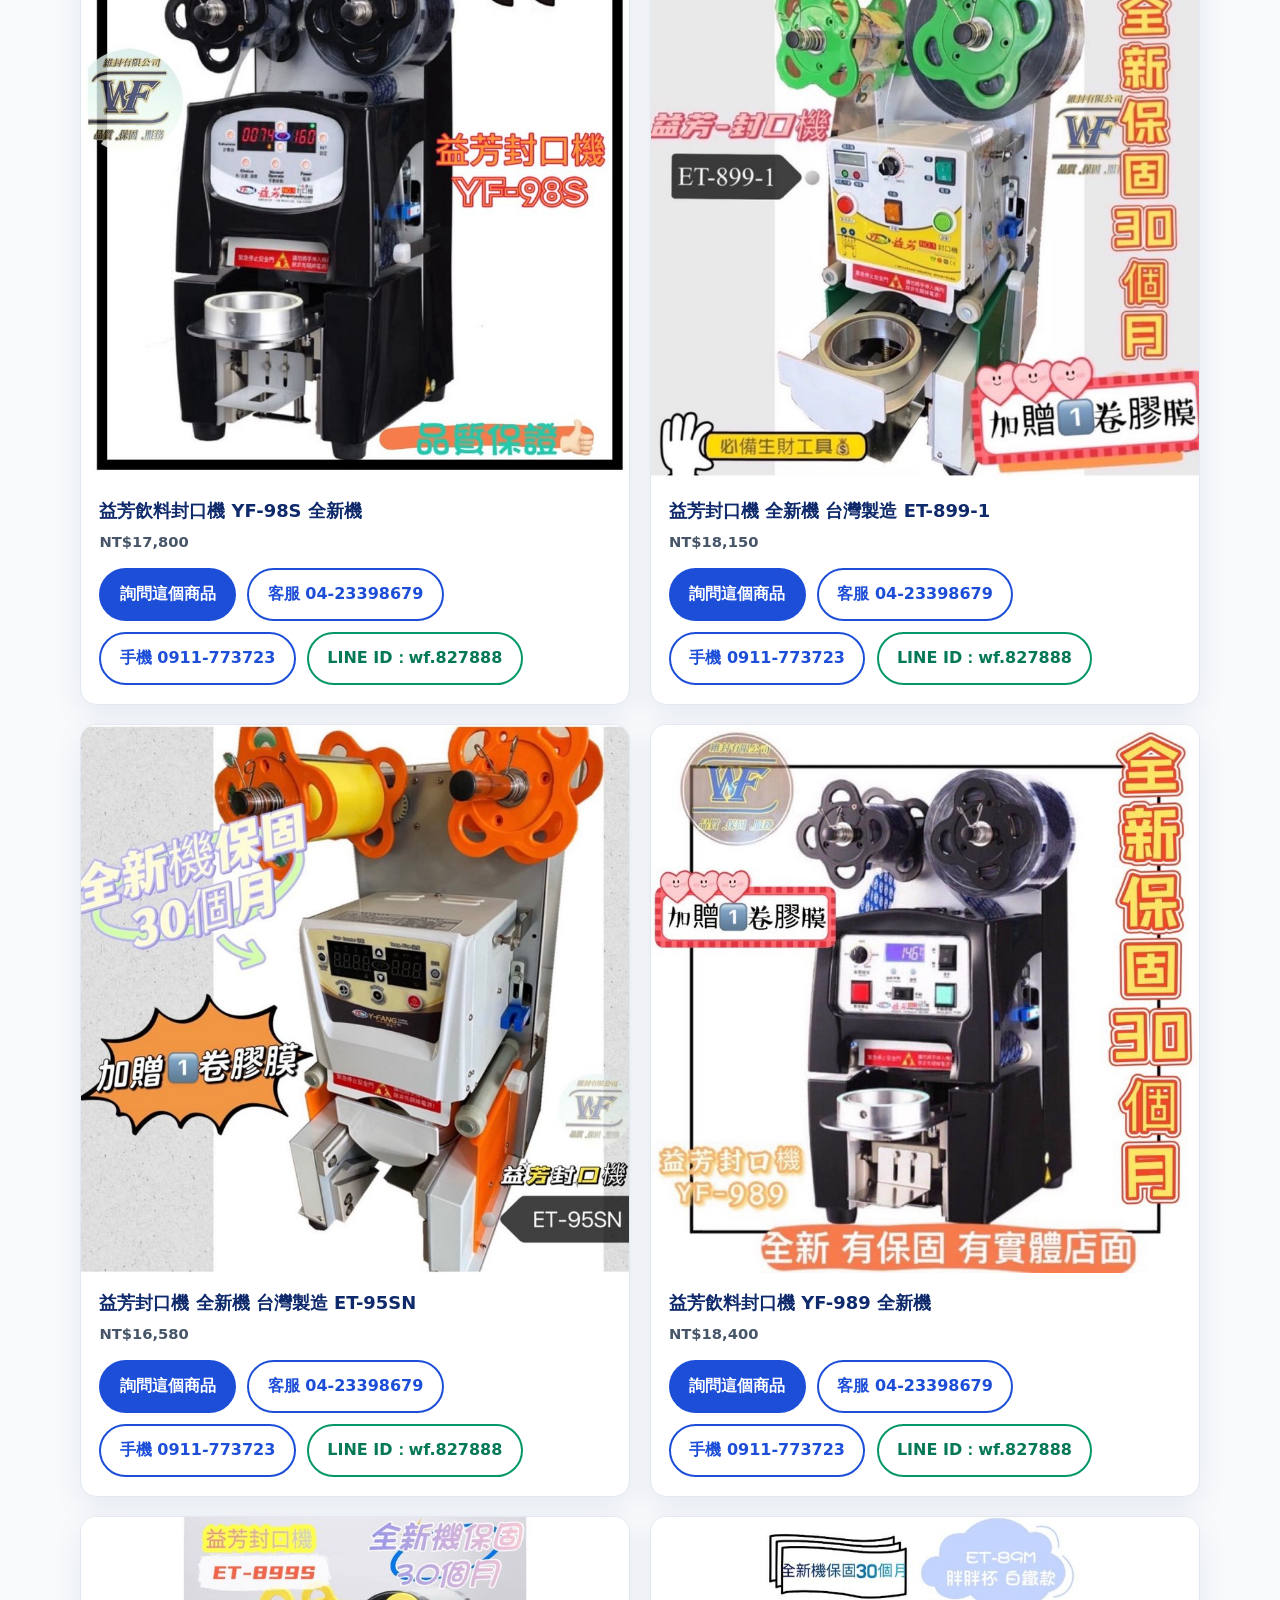
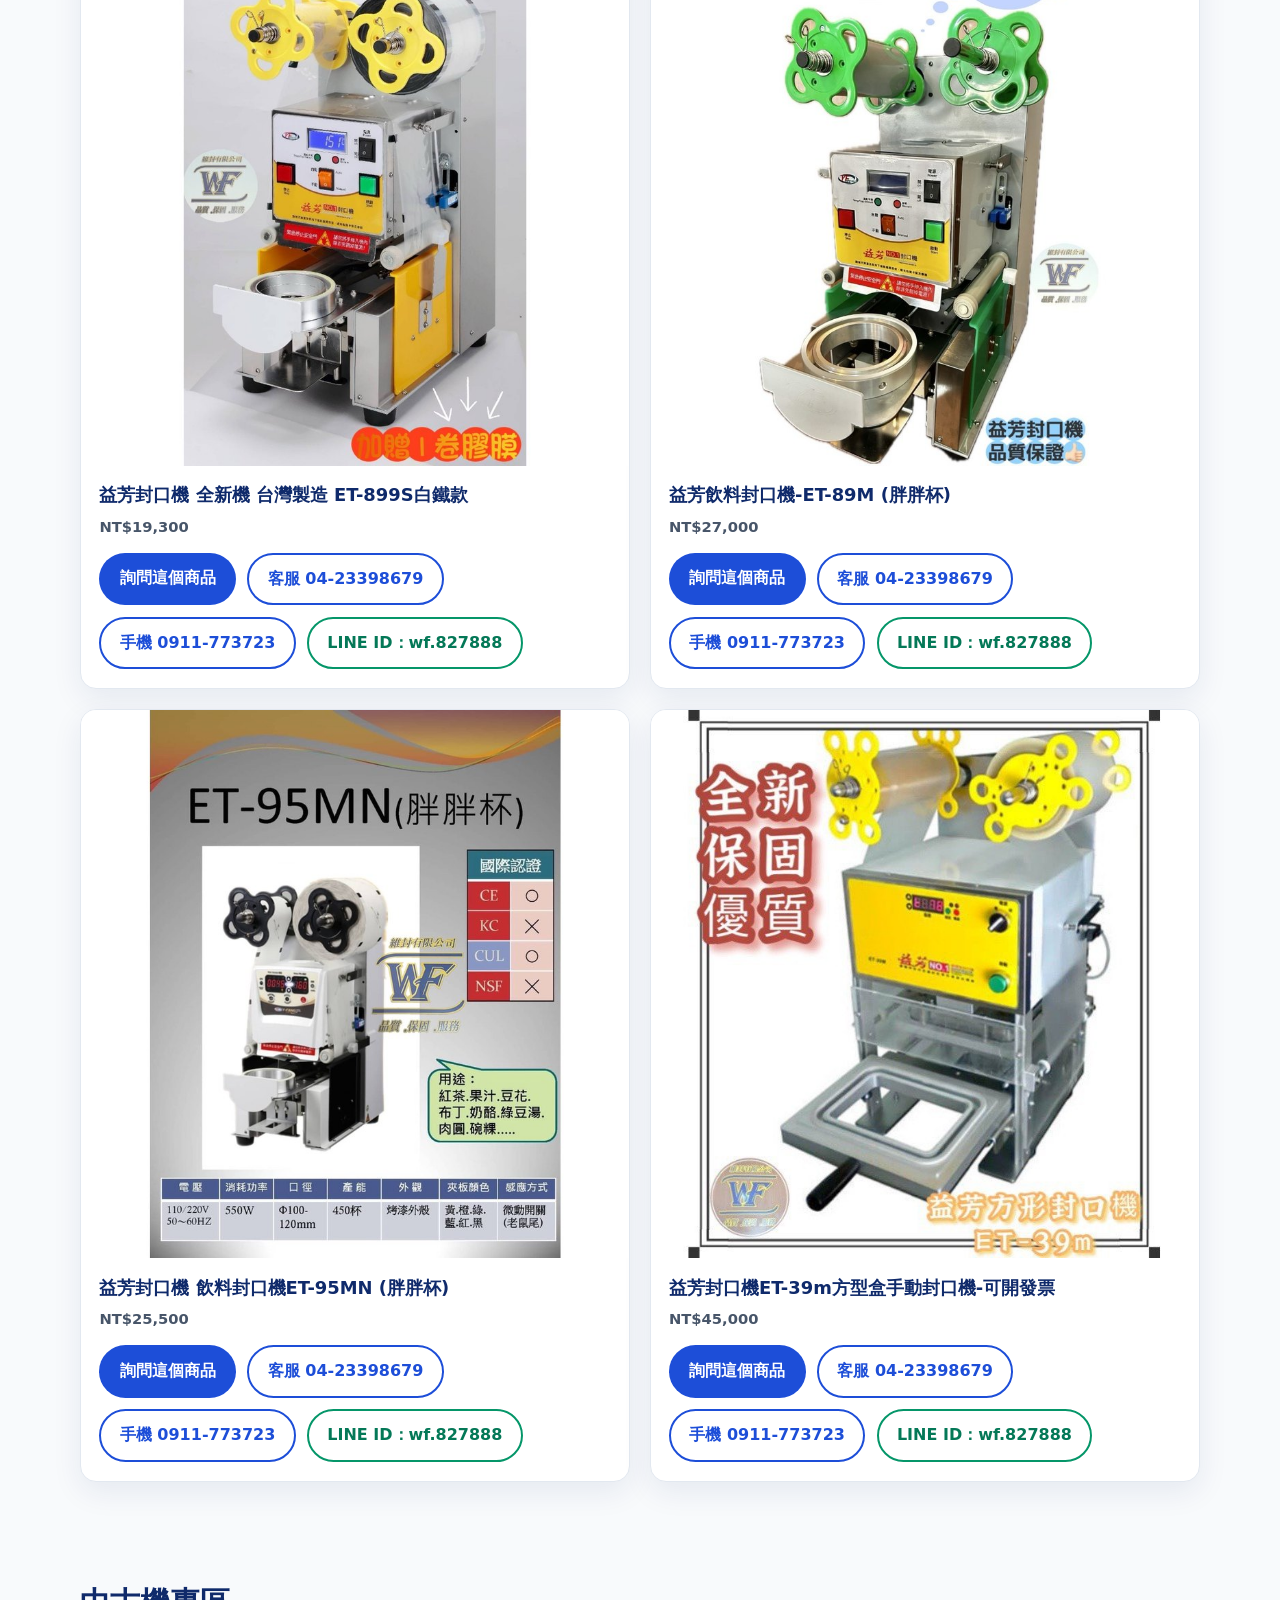
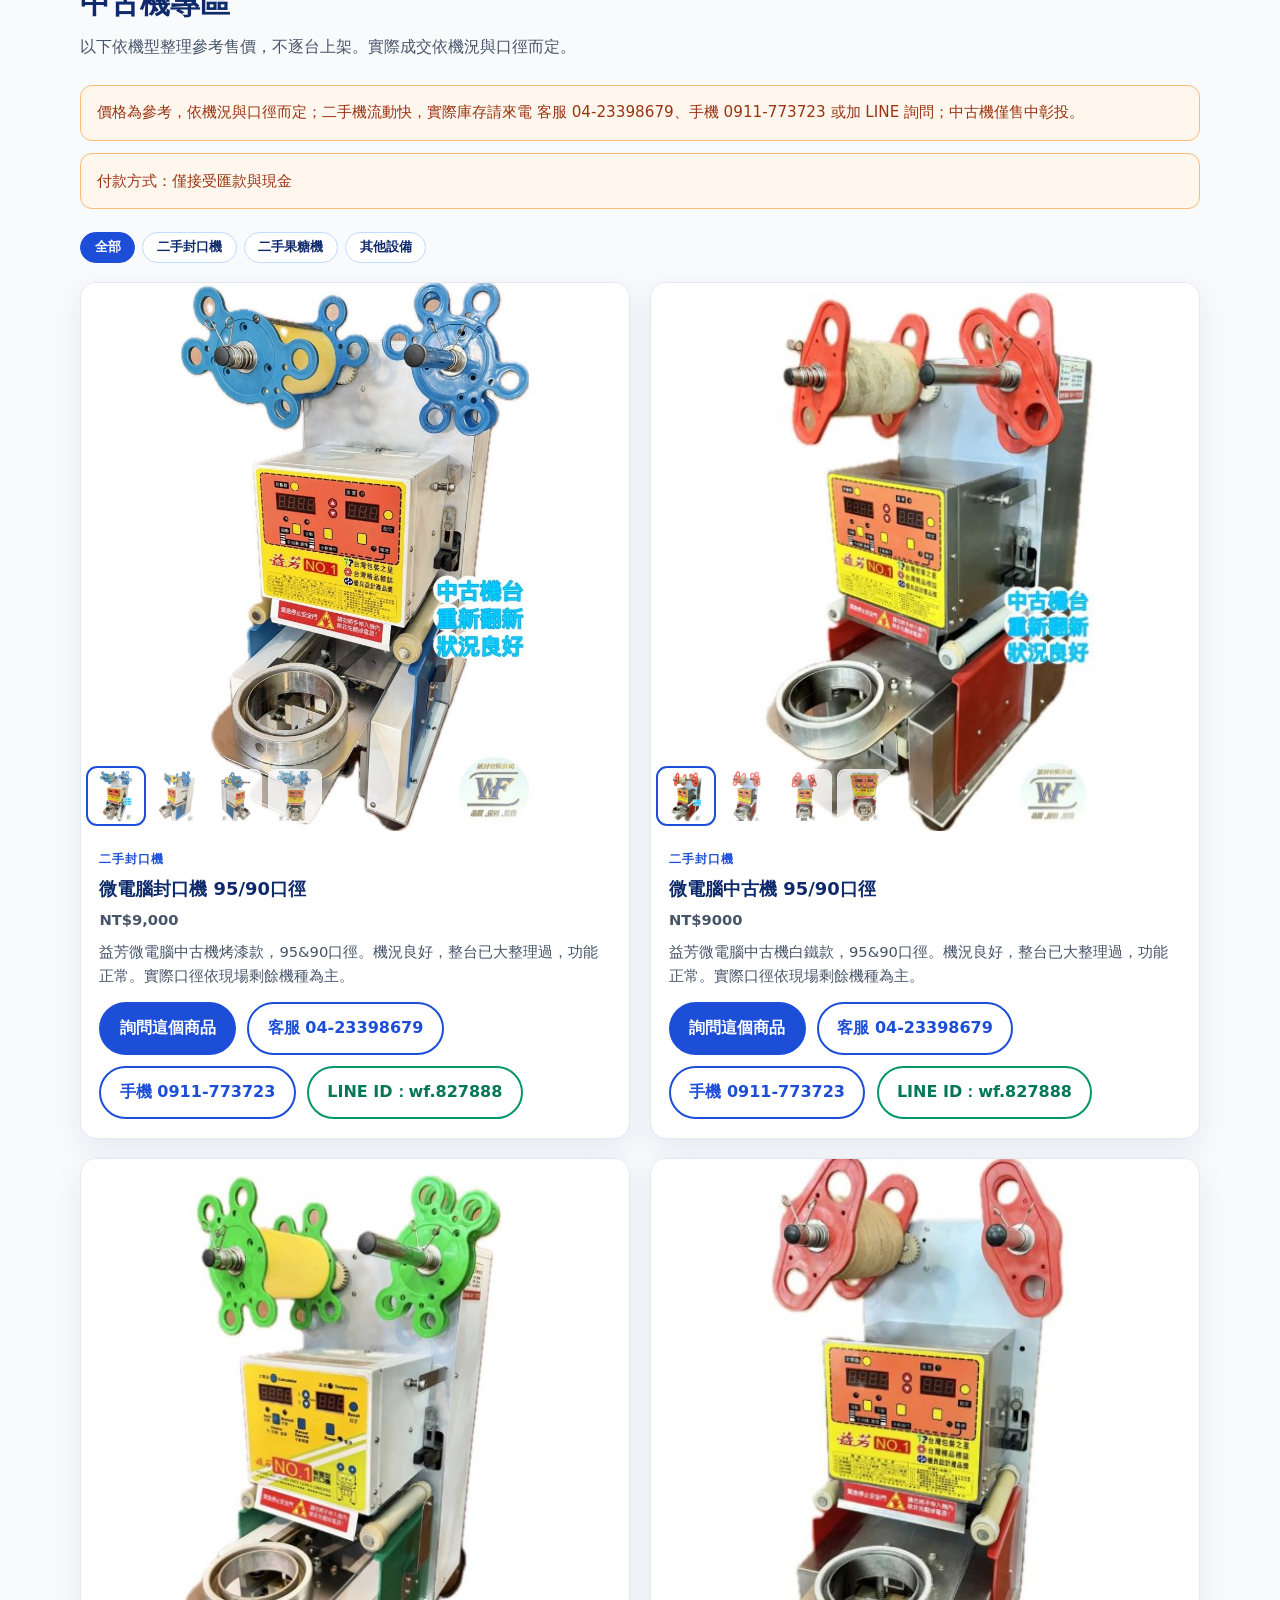
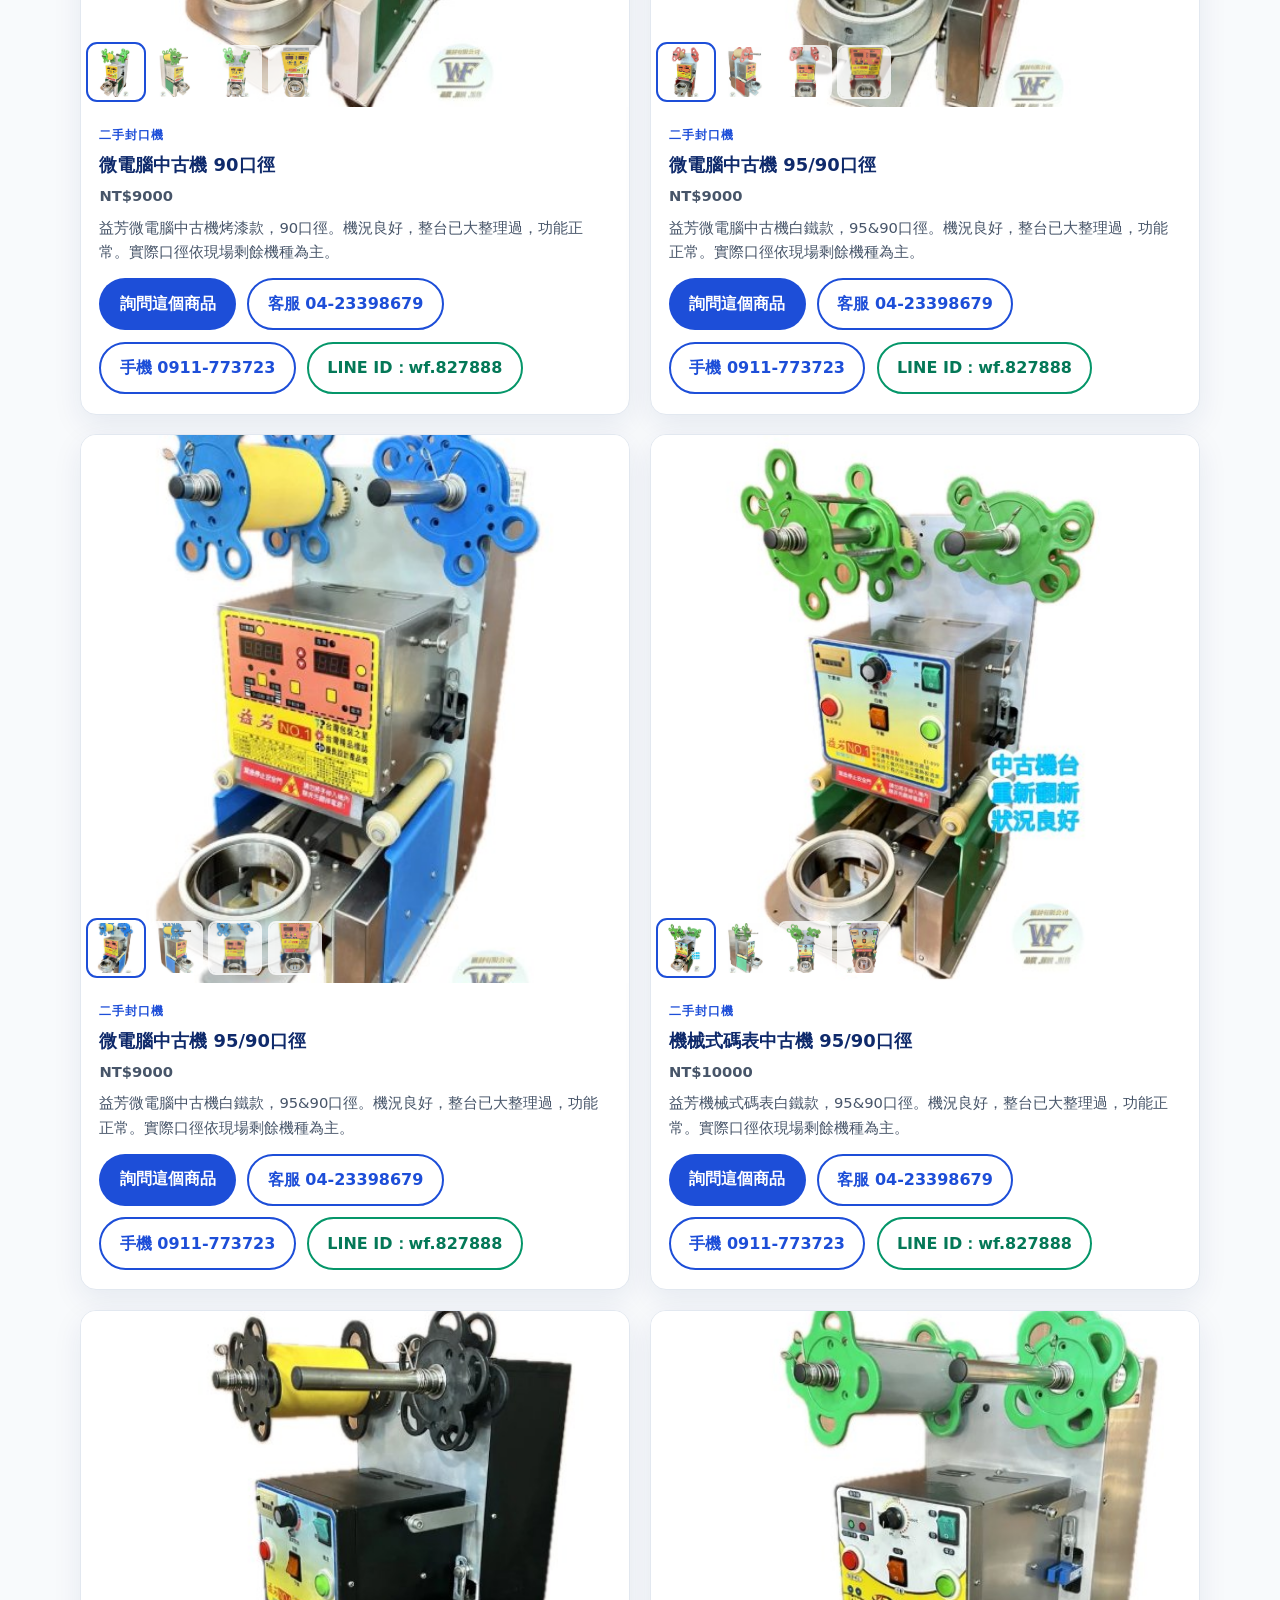
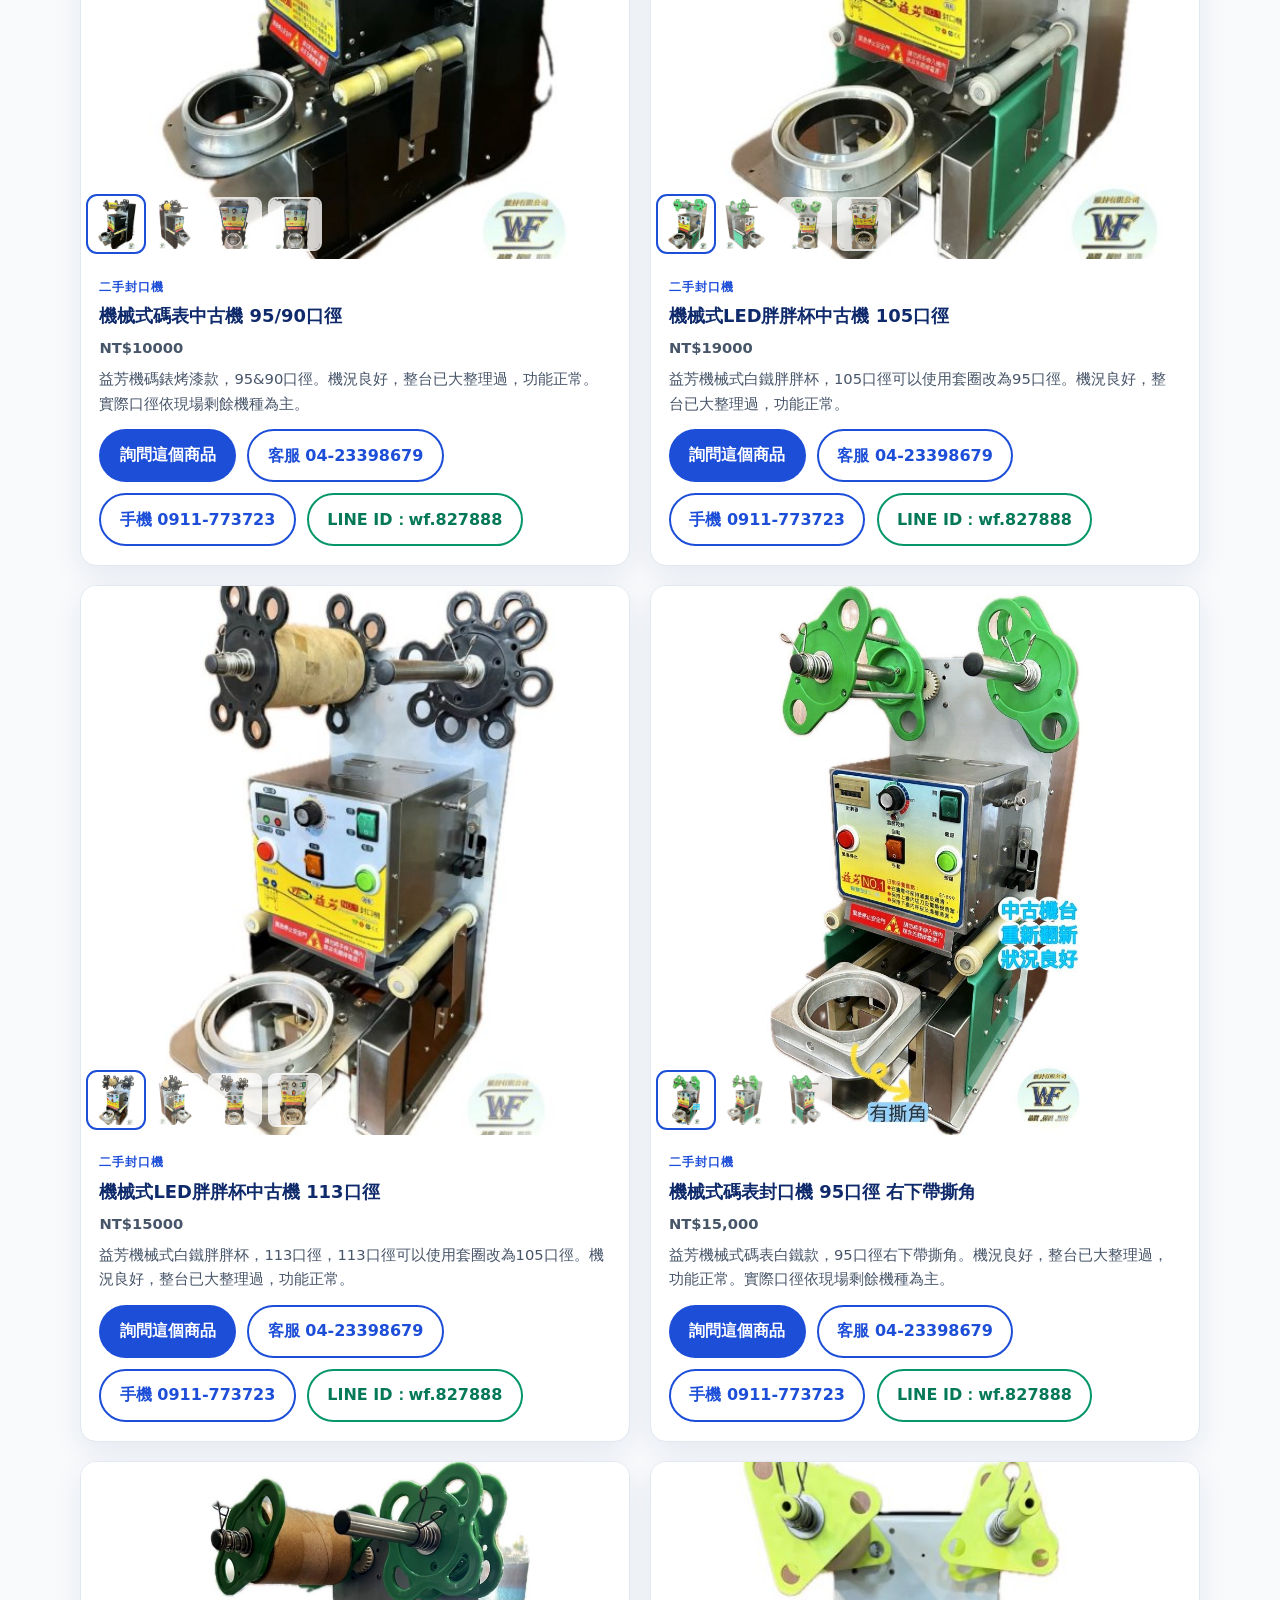
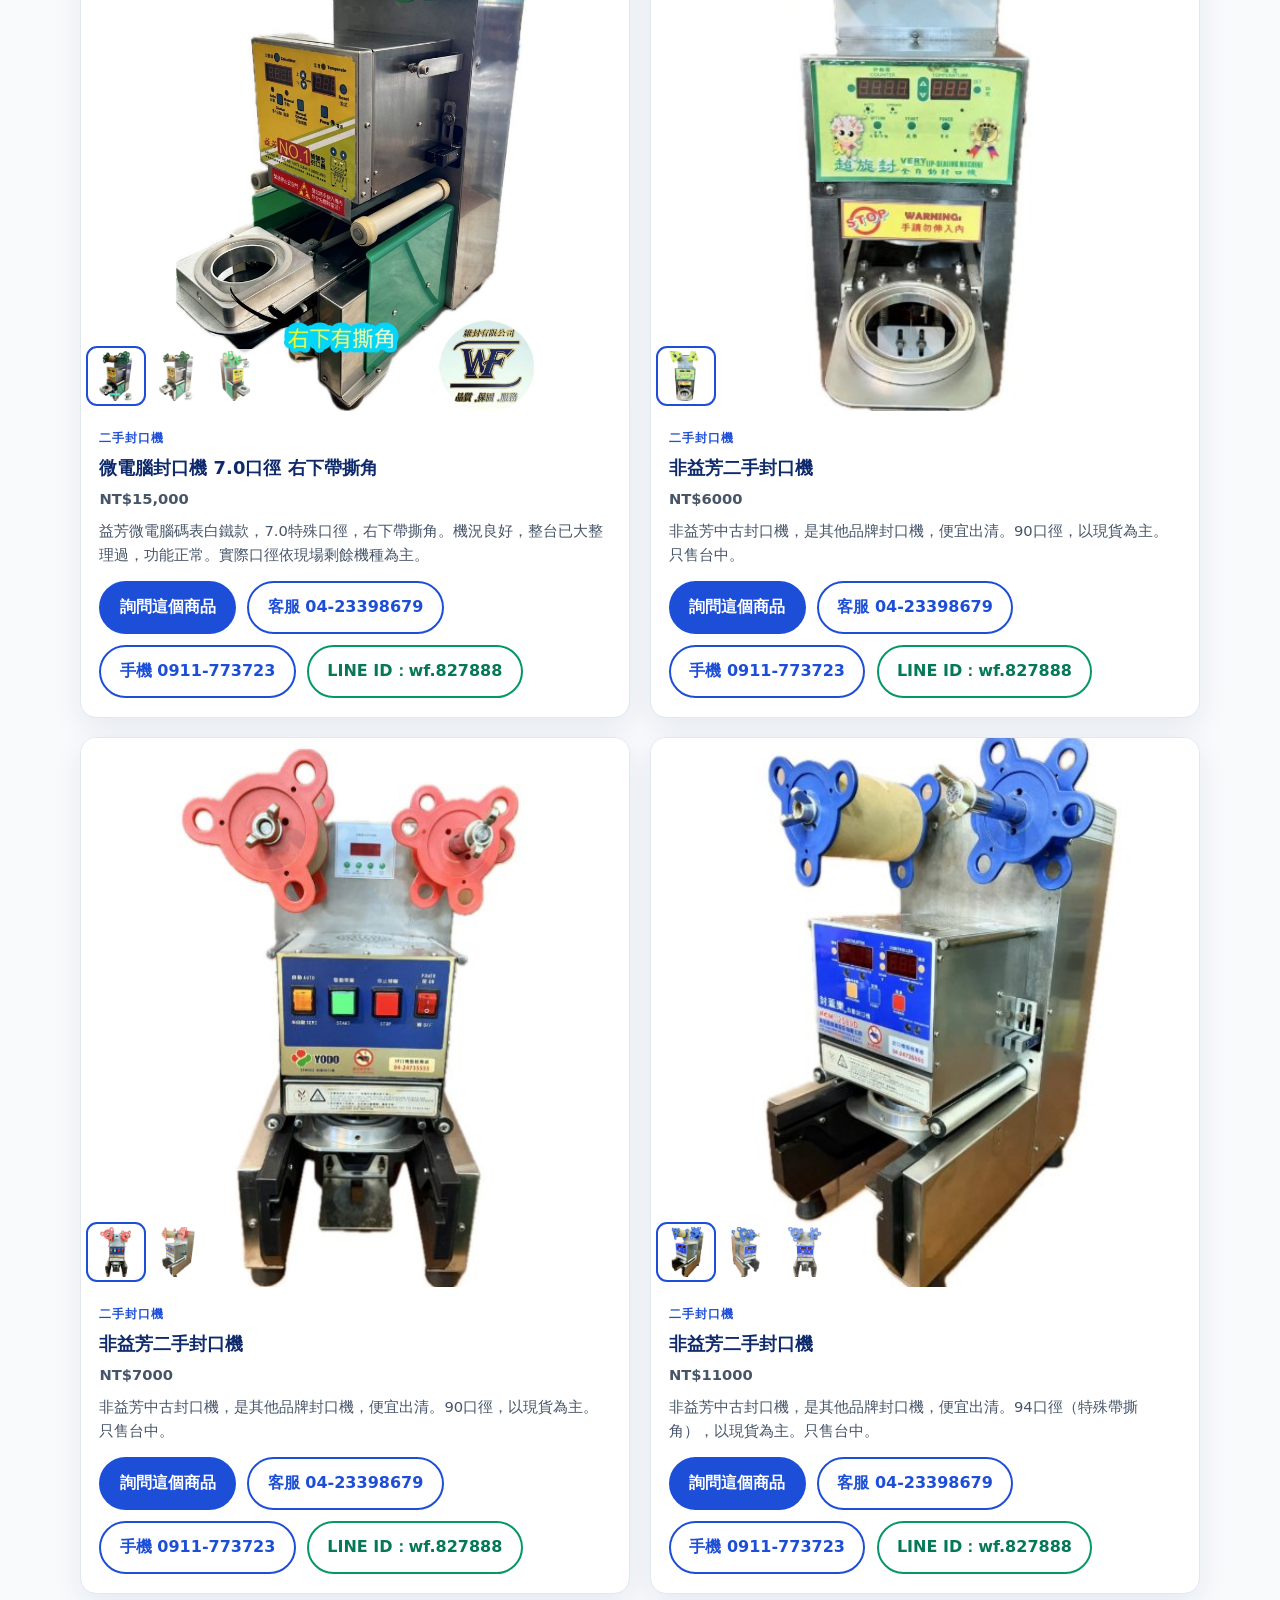
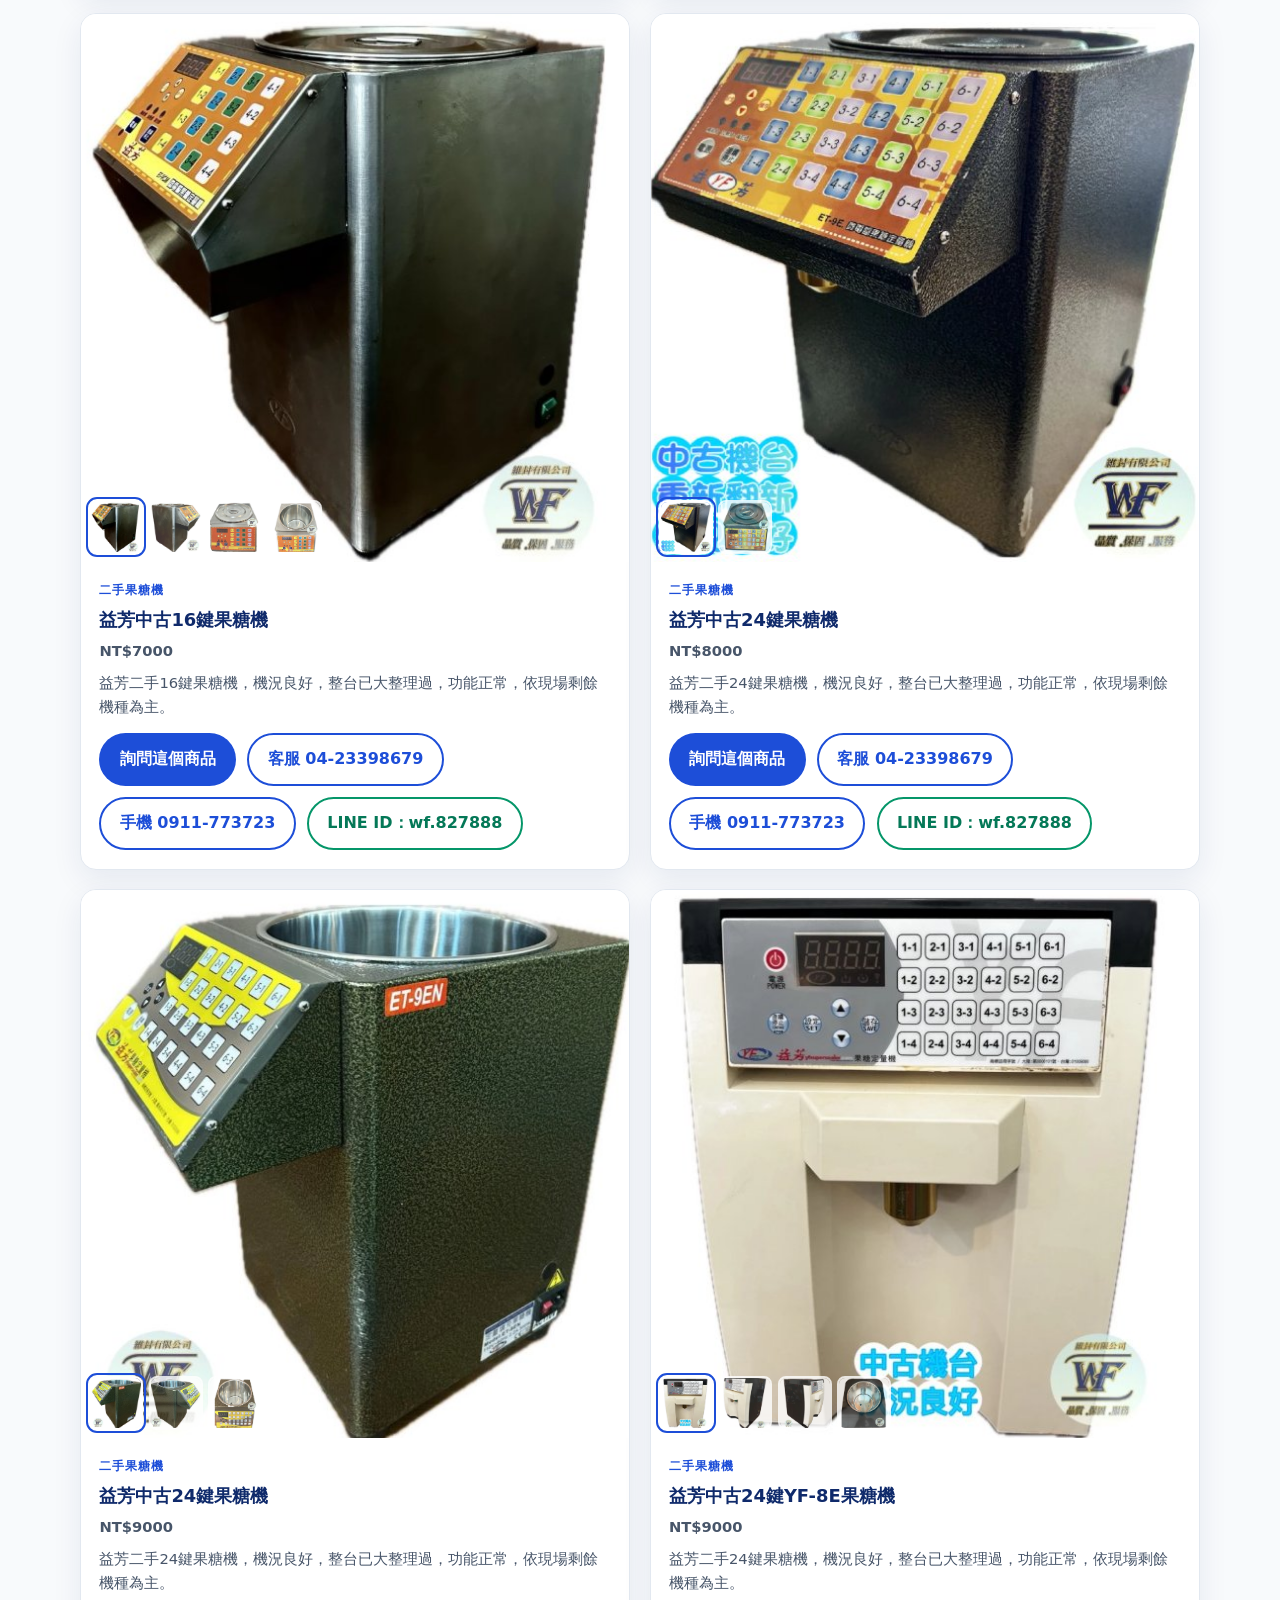
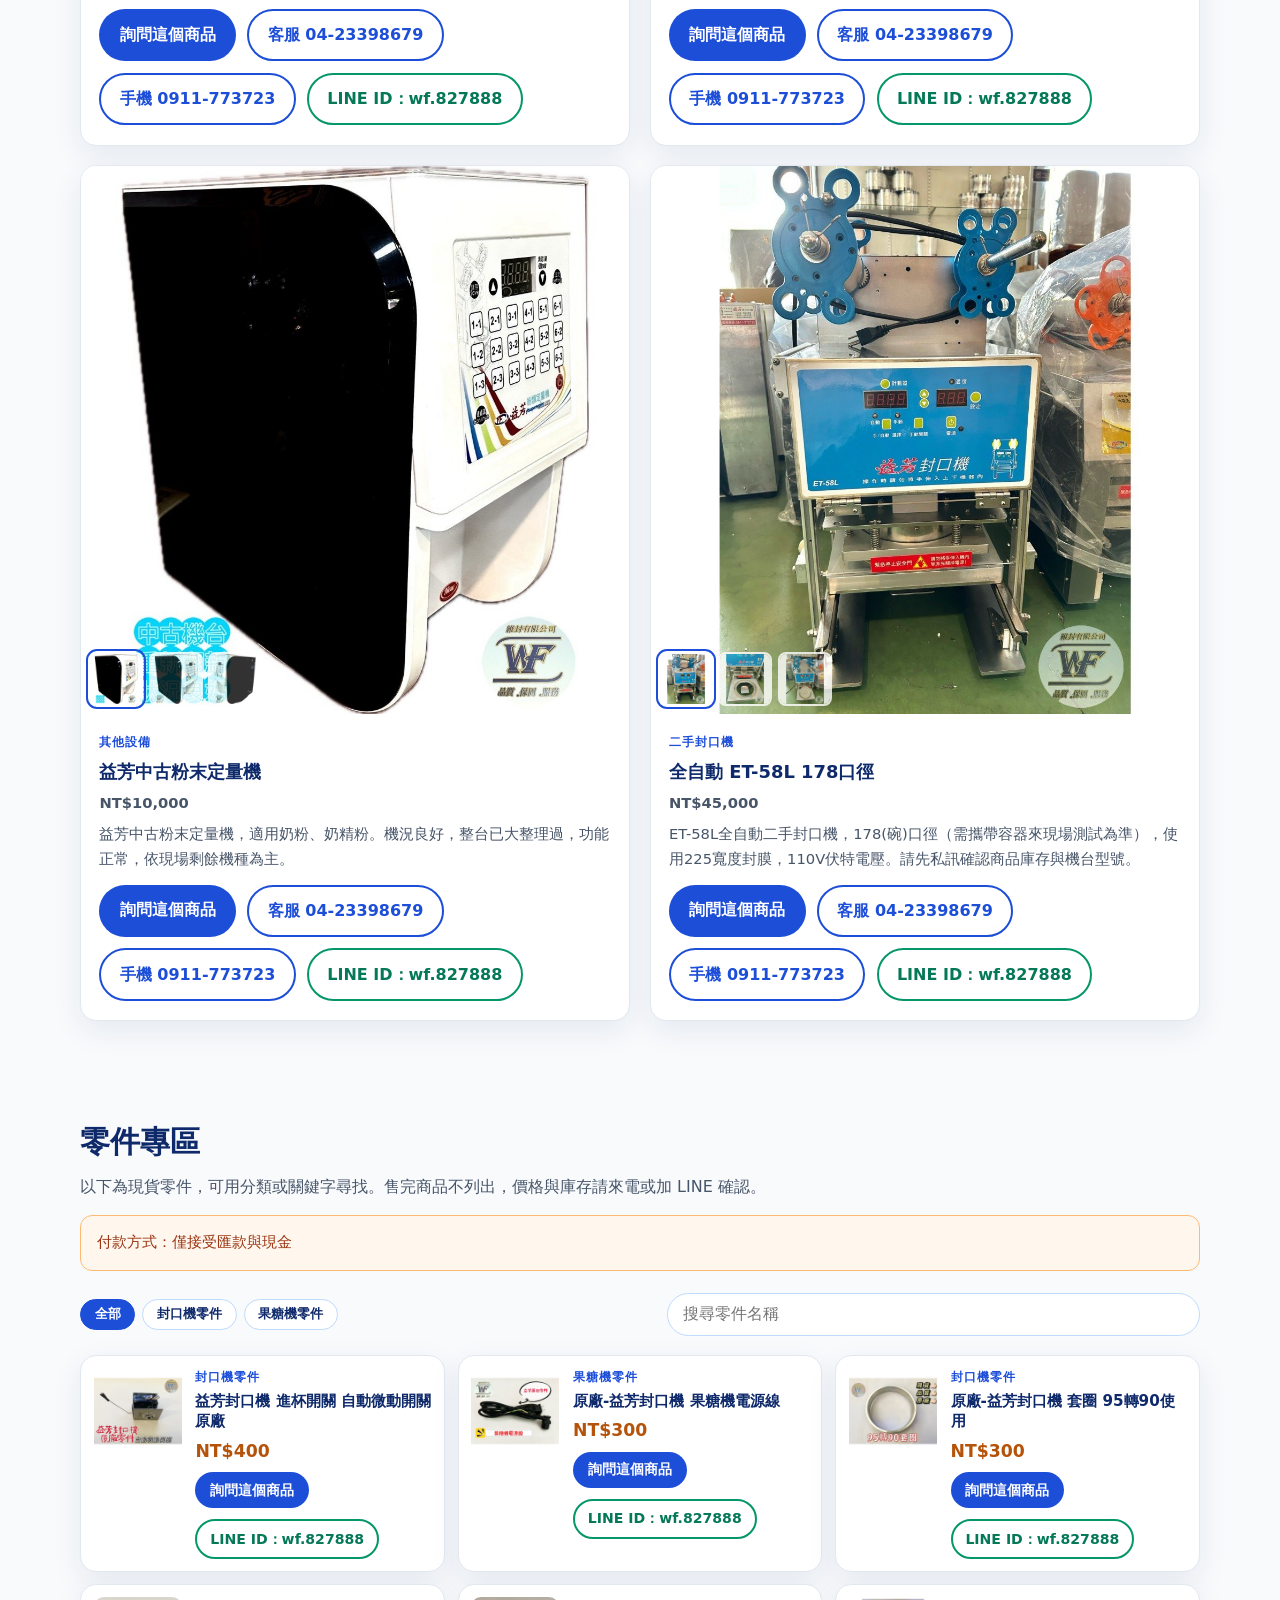
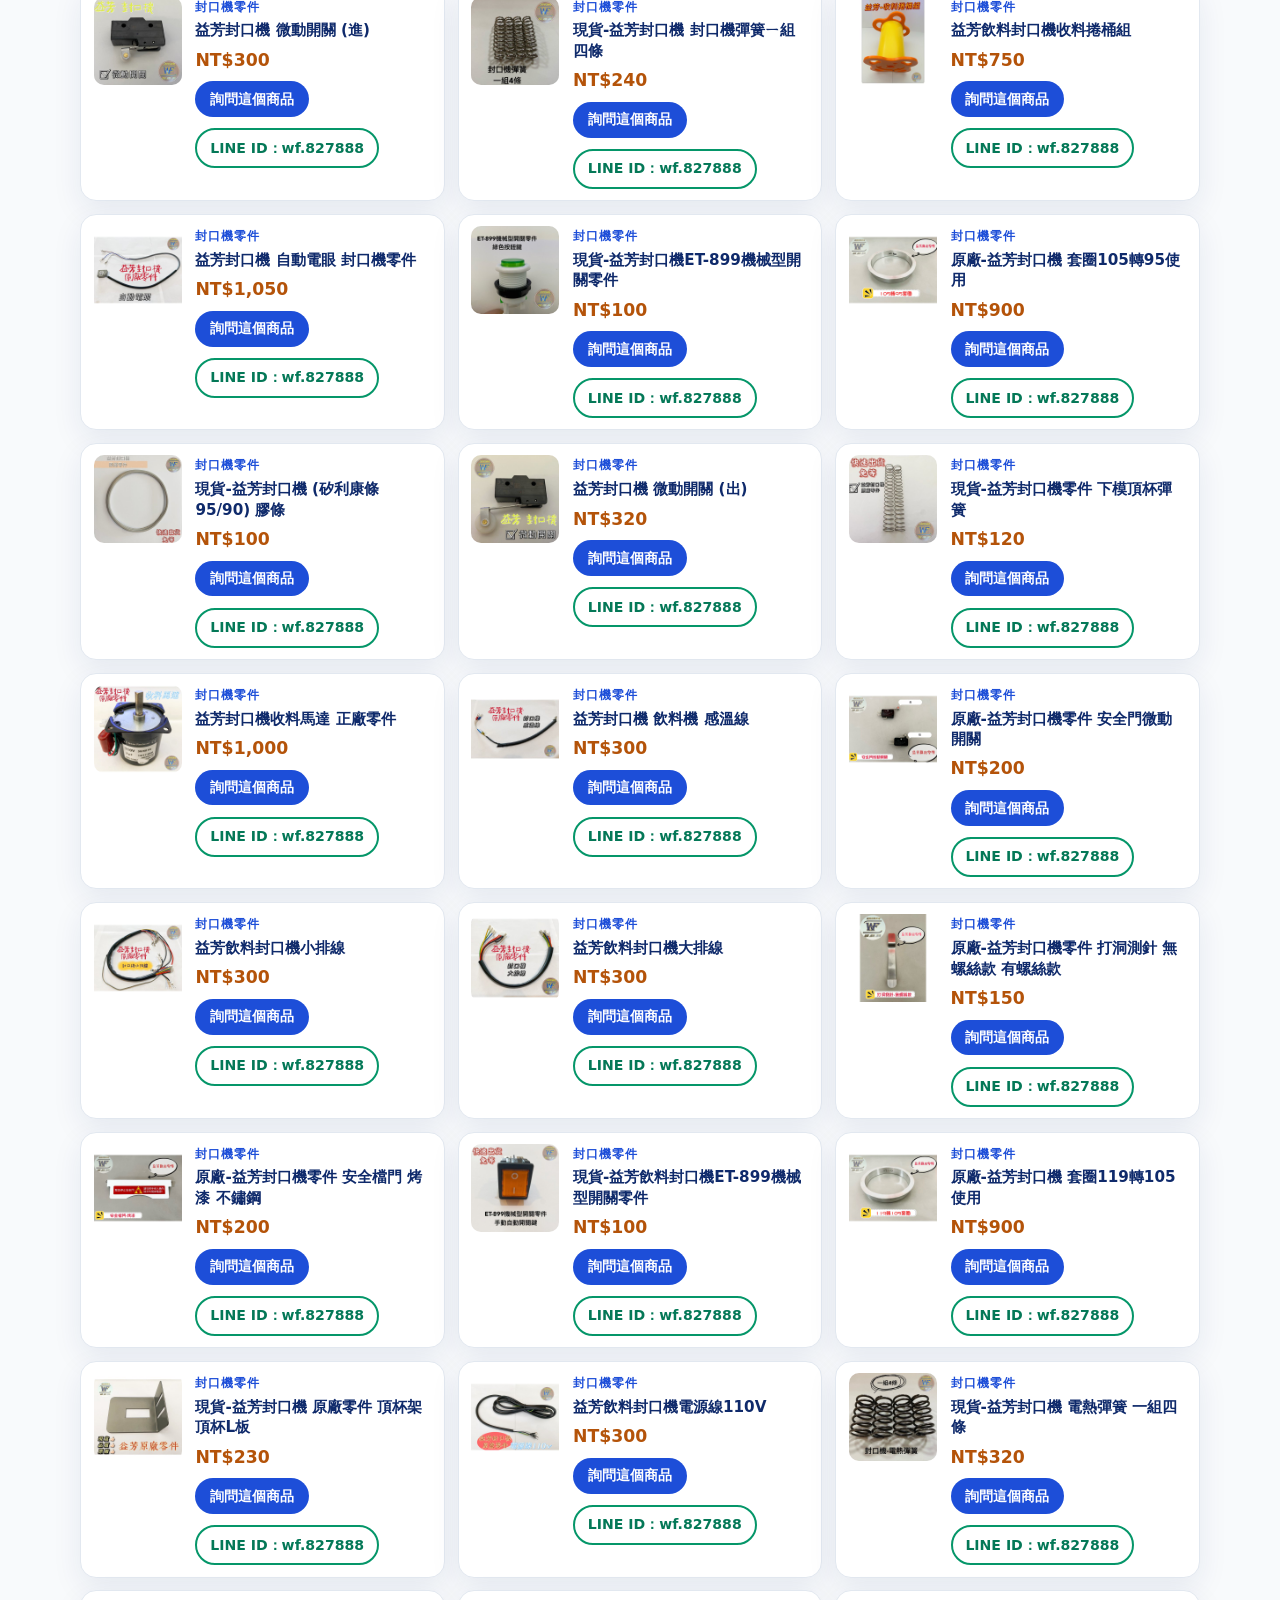
==== commit 18c2faeb: "更新官網內容" ====
--- a/index.html
+++ b/index.html
@@ -303,6 +303,22 @@
     </div>
   </div>
 </article>
+<article class="card machine filter-item" data-category="二手封口機" id="group-mwvr9ohb">
+  <div class="gallery"><img class="main-photo" src="images/group-mwvr9ohb-mwvral6f-0.jpg" alt="微電腦中古機 95/90口徑" width="800" height="800"><div class="thumbs" role="group" aria-label="更多照片"><button type="button" data-src="images/group-mwvr9ohb-mwvral6f-0.jpg" data-alt="微電腦中古機 95/90口徑 照片 1" aria-current="true"><img src="images/group-mwvr9ohb-mwvral6f-0.jpg" alt="" width="54" height="54"></button><button type="button" data-src="images/group-mwvr9ohb-mwvralar-1.jpg" data-alt="微電腦中古機 95/90口徑 照片 2"><img src="images/group-mwvr9ohb-mwvralar-1.jpg" alt="" width="54" height="54"></button><button type="button" data-src="images/group-mwvr9ohb-mwvralb4-2.jpg" data-alt="微電腦中古機 95/90口徑 照片 3"><img src="images/group-mwvr9ohb-mwvralb4-2.jpg" alt="" width="54" height="54"></button><button type="button" data-src="images/group-mwvr9ohb-mwvralbl-3.jpg" data-alt="微電腦中古機 95/90口徑 照片 4"><img src="images/group-mwvr9ohb-mwvralbl-3.jpg" alt="" width="54" height="54"></button></div></div>
+  <div class="machine-body">
+    <div class="kicker">二手封口機</div>
+    <h3>微電腦中古機 95/90口徑</h3>
+    <p class="approx">NT$9000</p>
+    <p>益芳微電腦中古機白鐵款，95&amp;90口徑。機況良好，整台已大整理過，功能正常。實際口徑依現場剩餘機種為主。</p>
+    
+    <div class="actions">
+      <button type="button" class="btn btn-blue inquire-product" data-name="微電腦中古機 95/90口徑" data-model="微電腦" data-price="NT$9000" data-section="中古機專區" data-image="https://tin6761dd-a11y.github.io/yifang/images/group-mwvr9ohb-mwvral6f-0.jpg" data-link="https://tin6761dd-a11y.github.io/yifang/#group-mwvr9ohb" data-id="group-mwvr9ohb">詢問這個商品</button>
+      <a class="btn btn-outline" href="tel:+886423398679">客服 04-23398679</a>
+      <a class="btn btn-outline" href="tel:+886911773723">手機 0911-773723</a>
+      <a class="btn btn-outline channel-line" href="https://line.me/ti/p/~wf.827888" rel="noopener noreferrer" target="_blank">LINE ID：wf.827888</a>
+    </div>
+  </div>
+</article>
 <article class="card machine filter-item" data-category="二手封口機" id="group-mwlq0sqf">
   <div class="gallery"><img class="main-photo" src="images/group-mwlq0sqf-mwlq2koe-0.jpg" alt="機械式碼表中古機 95/90口徑" width="800" height="800"><div class="thumbs" role="group" aria-label="更多照片"><button type="button" data-src="images/group-mwlq0sqf-mwlq2koe-0.jpg" data-alt="機械式碼表中古機 95/90口徑 照片 1" aria-current="true"><img src="images/group-mwlq0sqf-mwlq2koe-0.jpg" alt="" width="54" height="54"></button><button type="button" data-src="images/group-mwlq0sqf-mwlq2lu4-2.jpg" data-alt="機械式碼表中古機 95/90口徑 照片 2"><img src="images/group-mwlq0sqf-mwlq2lu4-2.jpg" alt="" width="54" height="54"></button><button type="button" data-src="images/group-mwlq0sqf-mwlq2lgv-1.jpg" data-alt="機械式碼表中古機 95/90口徑 照片 3"><img src="images/group-mwlq0sqf-mwlq2lgv-1.jpg" alt="" width="54" height="54"></button><button type="button" data-src="images/group-mwlq0sqf-mwlq2luu-3.jpg" data-alt="機械式碼表中古機 95/90口徑 照片 4"><img src="images/group-mwlq0sqf-mwlq2luu-3.jpg" alt="" width="54" height="54"></button></div></div>
   <div class="machine-body">
